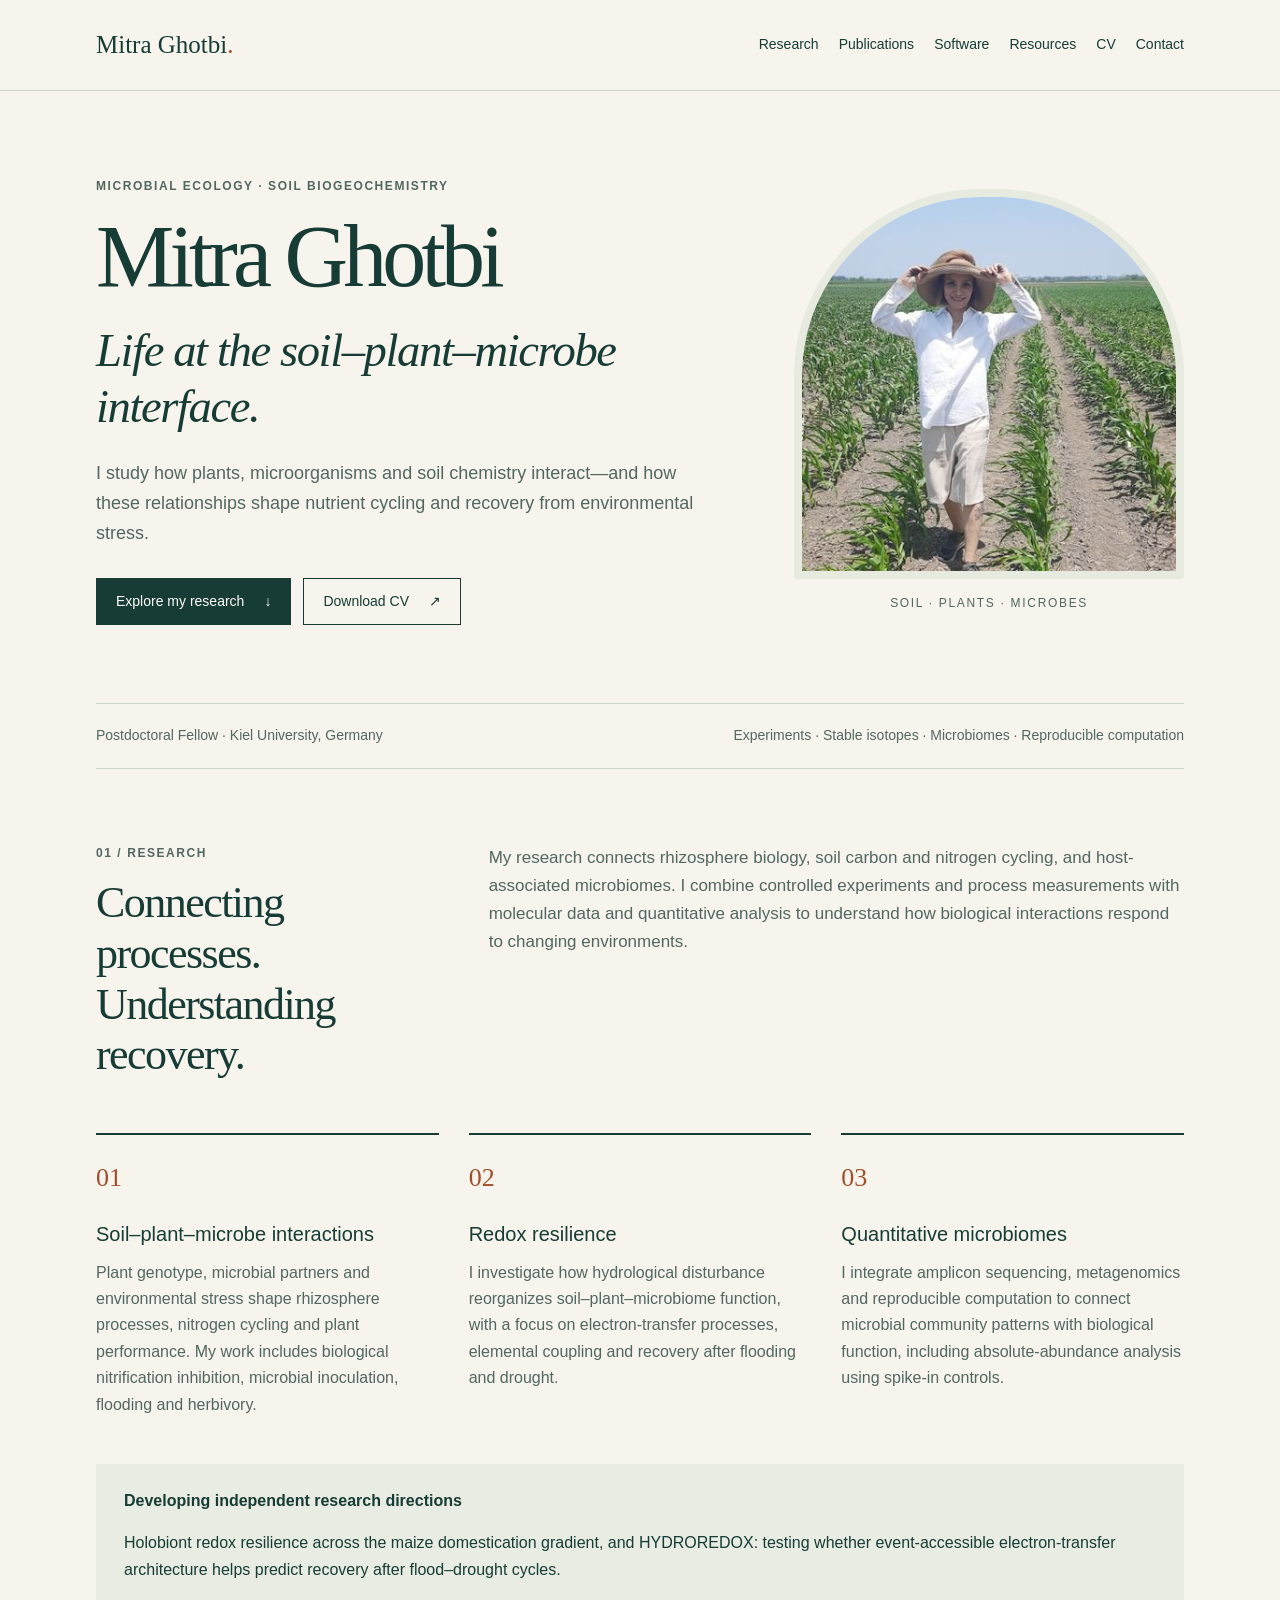
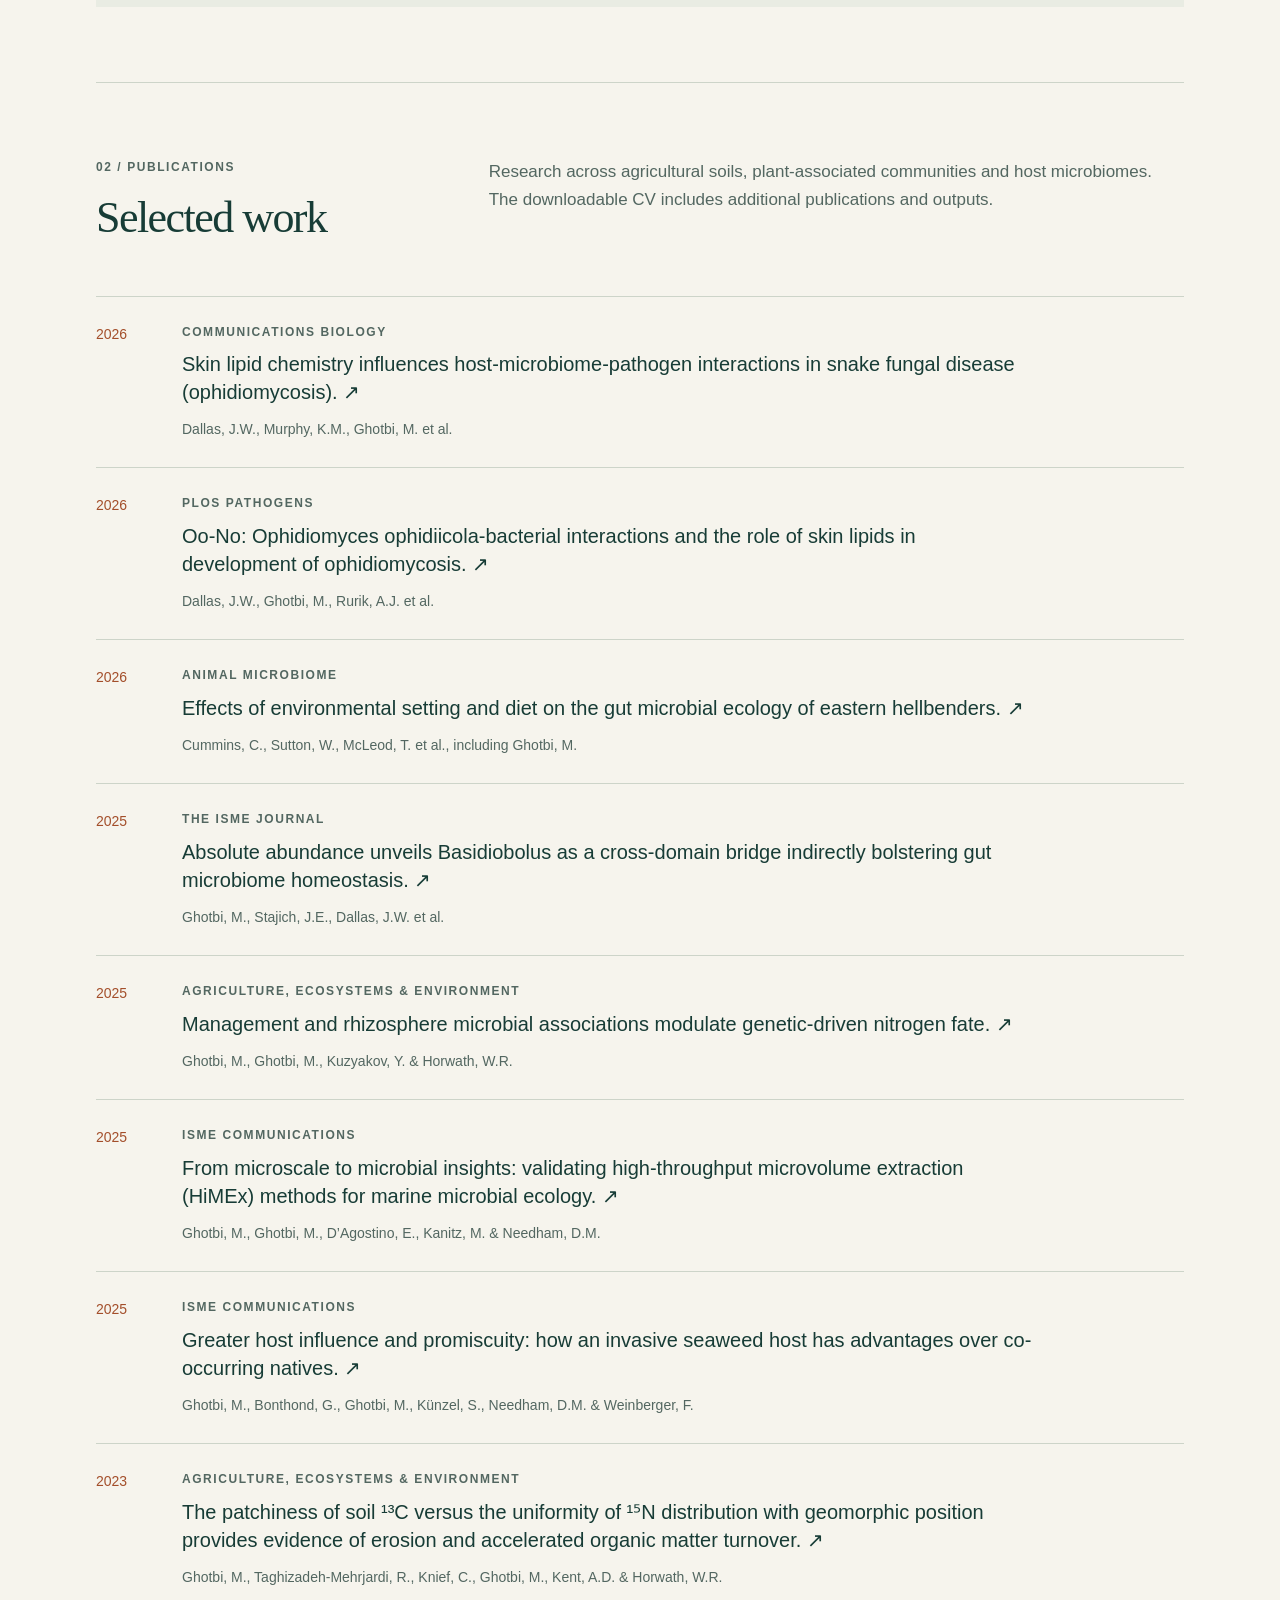
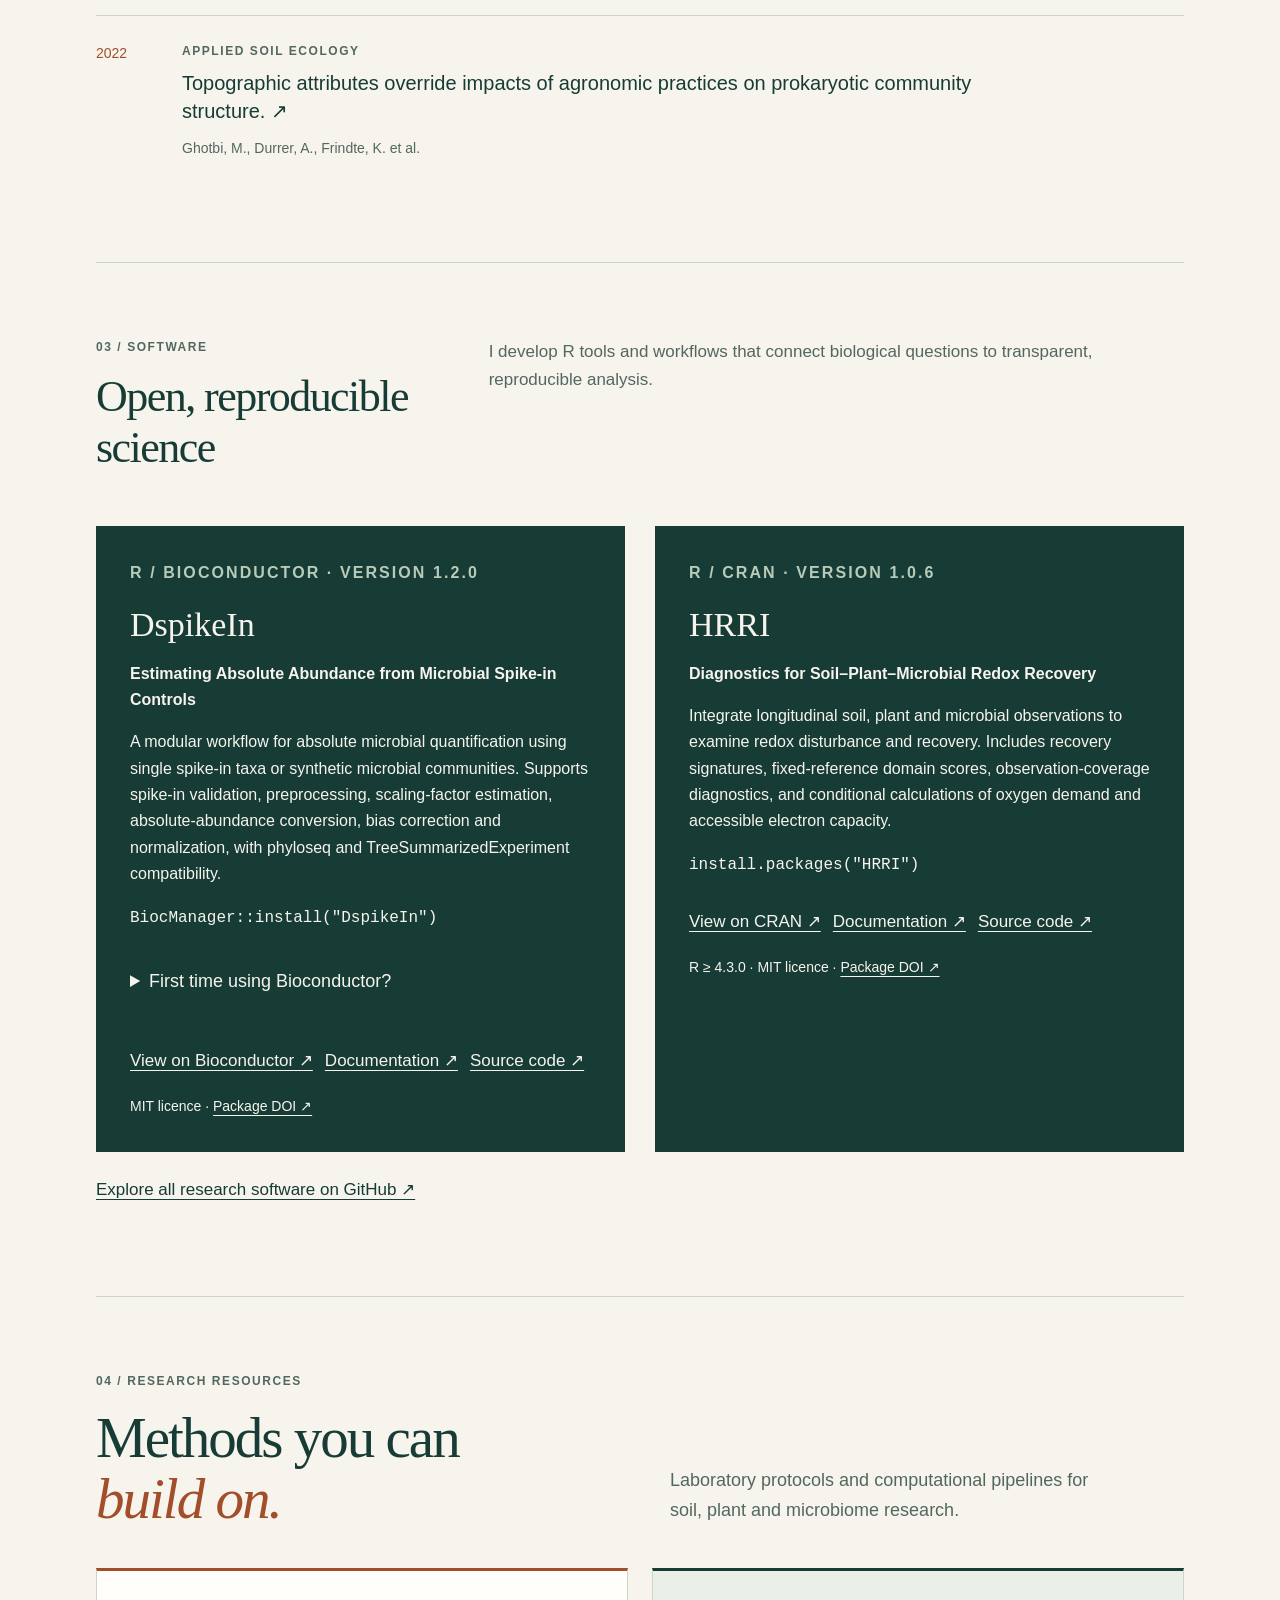
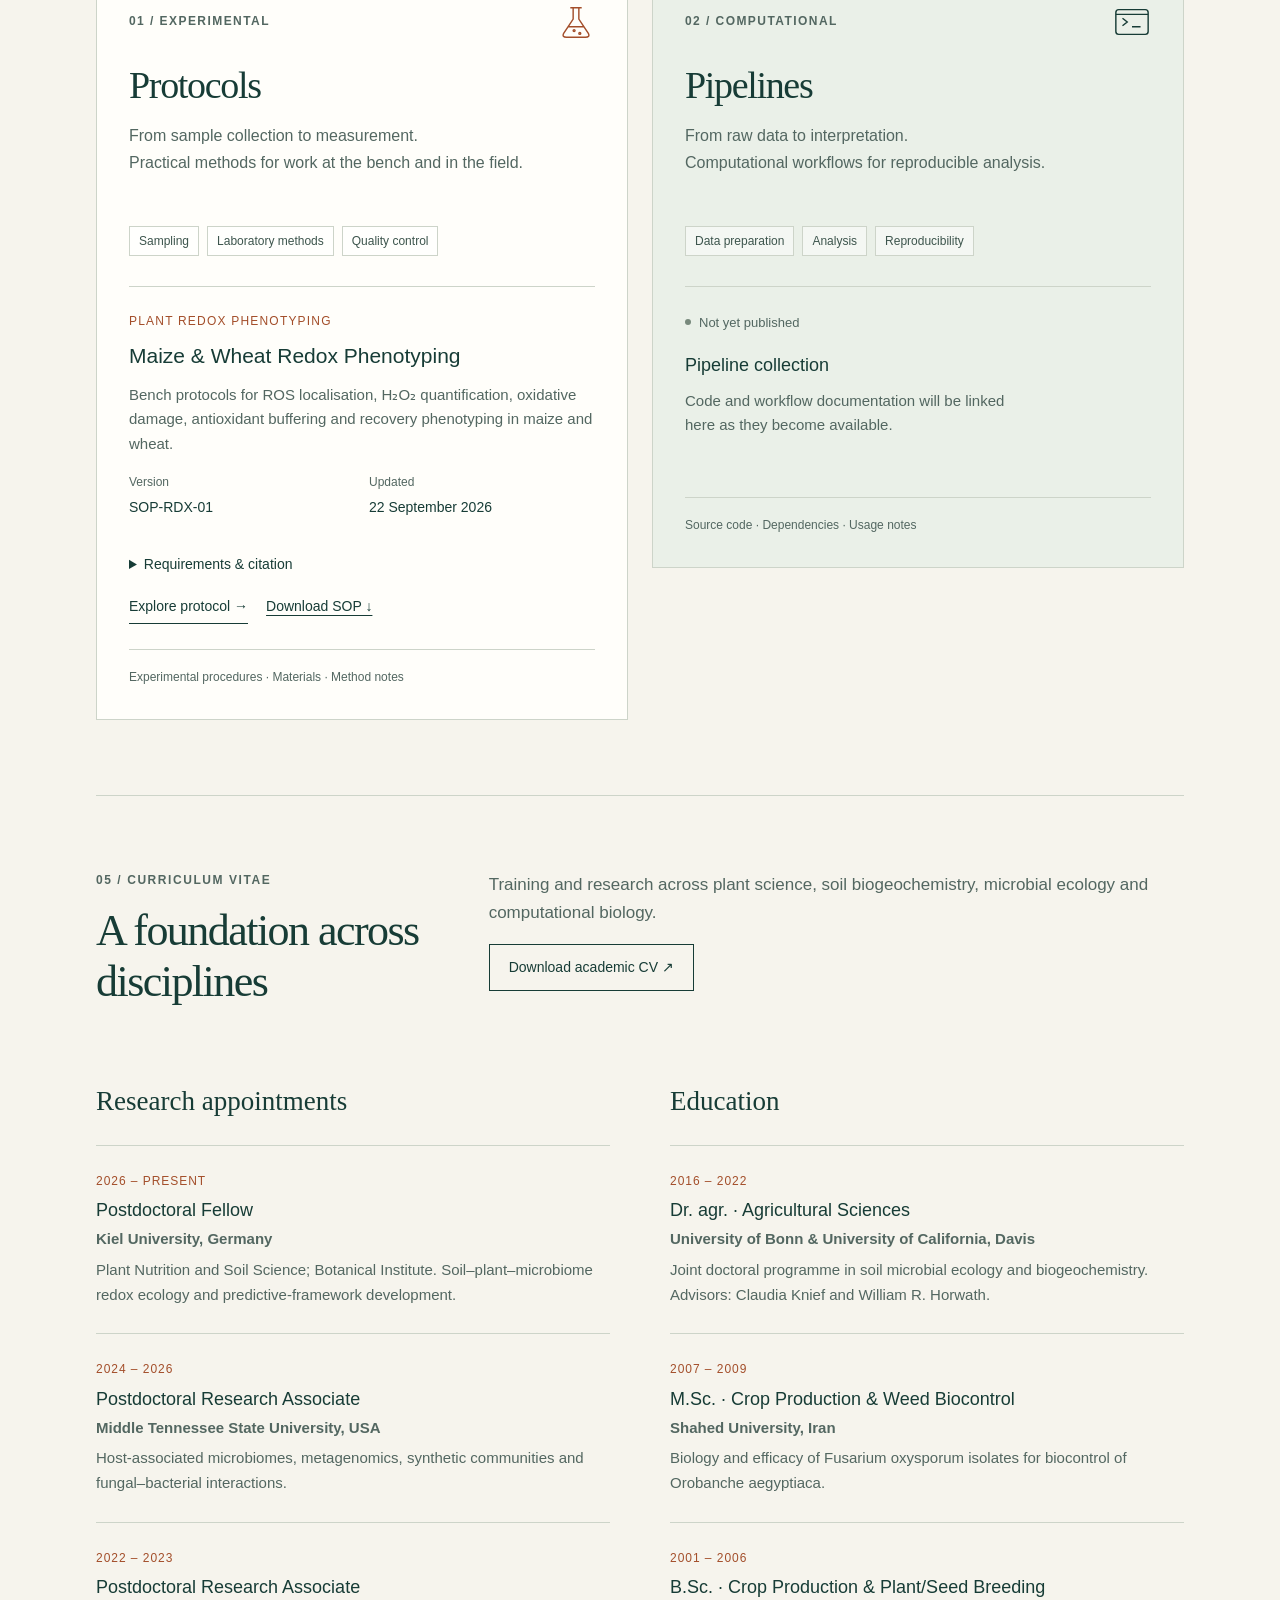
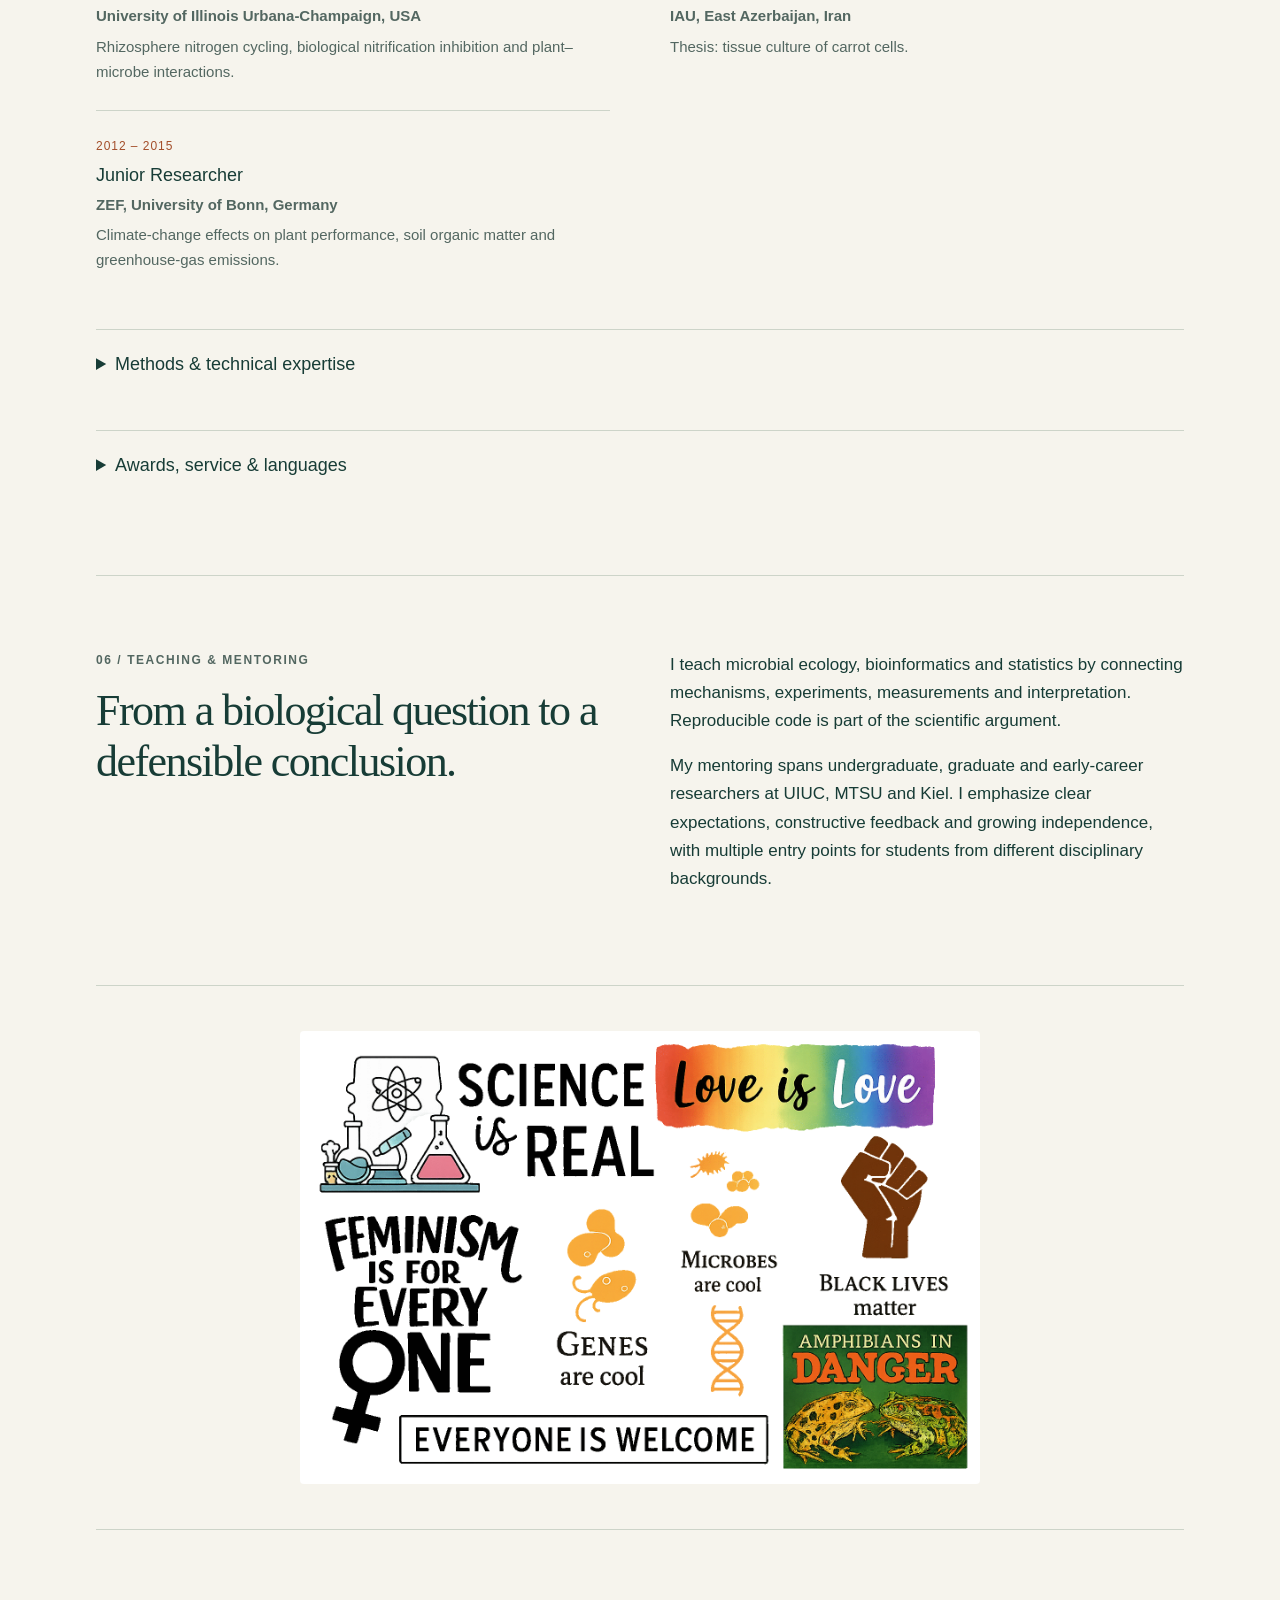
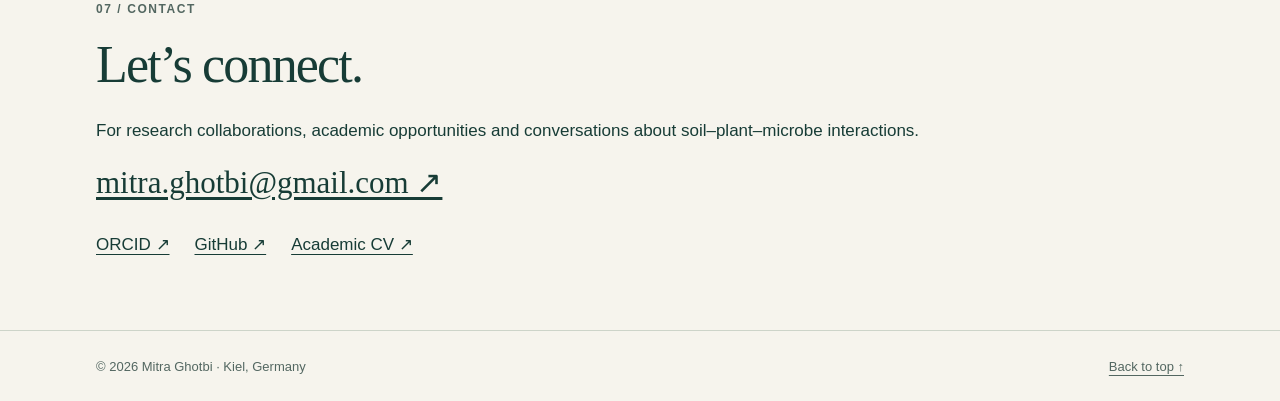
==== index.html @ 1903025c "n" ====
<!doctype html><html lang="en"><head><meta charset="utf-8"><meta name="viewport" content="width=device-width,initial-scale=1"><title>Mitra Ghotbi | Microbial ecology & soil biogeochemistry</title><meta name="description" content="Mitra Ghotbi is a soil biogeochemist and microbial ecologist studying soil–plant–microbe interactions, redox resilience and quantitative microbiomes."><meta name="theme-color" content="#173c36"><link rel="stylesheet" href="style.css?v=5"><link rel="icon" href="assets/favicon.svg" type="image/svg+xml"></head><body><a class="skip" href="#main">Skip to content</a><header><div class="wrap"><nav aria-label="Main navigation"><a class="wordmark" href="#">Mitra Ghotbi<span style="color:var(--accent)">.</span></a><div class="navlinks"><a href="#research">Research</a><a href="#publications">Publications</a><a href="#software">Software</a><a href="#resources">Resources</a><a href="#cv">CV</a><a href="#contact">Contact</a></div></nav></div></header><main id="main" class="wrap"><div class="hero"><div><p class="eyebrow">Microbial ecology · Soil biogeochemistry</p><h1>Mitra Ghotbi<span>Life at the soil–plant–microbe interface.</span></h1><p class="intro">I study how plants, microorganisms and soil chemistry interact—and how these relationships shape nutrient cycling and recovery from environmental stress.</p><div class="buttons"><a class="button primary" href="#research">Explore my research <span aria-hidden="true">↓</span></a><a class="button" href="assets/Mitra-Ghotbi-CV.pdf">Download CV <span aria-hidden="true">↗</span></a></div></div><figure class="portrait"><img src="assets/mitra-fieldwork.jpg" width="400" height="400" alt="Mitra Ghotbi standing in a maize field"><figcaption>Soil · Plants · Microbes</figcaption></figure></div><div class="affiliation"><span>Postdoctoral Fellow · Kiel University, Germany</span><span>Experiments · Stable isotopes · Microbiomes · Reproducible computation</span></div>
<section id="research"><div class="section-head"><div><p class="eyebrow">01 / Research</p><h2>Connecting processes.<br>Understanding recovery.</h2></div><p>My research connects rhizosphere biology, soil carbon and nitrogen cycling, and host-associated microbiomes. I combine controlled experiments and process measurements with molecular data and quantitative analysis to understand how biological interactions respond to changing environments.</p></div><div class="topics"><article class="topic"><span class="number">01</span><h3>Soil–plant–microbe interactions</h3><p>Plant genotype, microbial partners and environmental stress shape rhizosphere processes, nitrogen cycling and plant performance. My work includes biological nitrification inhibition, microbial inoculation, flooding and herbivory.</p></article><article class="topic"><span class="number">02</span><h3>Redox resilience</h3><p>I investigate how hydrological disturbance reorganizes soil–plant–microbiome function, with a focus on electron-transfer processes, elemental coupling and recovery after flooding and drought.</p></article><article class="topic"><span class="number">03</span><h3>Quantitative microbiomes</h3><p>I integrate amplicon sequencing, metagenomics and reproducible computation to connect microbial community patterns with biological function, including absolute-abundance analysis using spike-in controls.</p></article></div><div class="research-note"><p><strong>Developing independent research directions</strong></p><p>Holobiont redox resilience across the maize domestication gradient, and HYDROREDOX: testing whether event-accessible electron-transfer architecture helps predict recovery after flood–drought cycles.</p></div></section>
<section id="publications"><div class="section-head"><div><p class="eyebrow">02 / Publications</p><h2>Selected work</h2></div><p>Research across agricultural soils, plant-associated communities and host microbiomes. The downloadable CV includes additional publications and outputs.</p></div><article class="paper"><span class="year">2026</span><div><p class="eyebrow">Communications Biology</p><h3><a href="https://www.nature.com/articles/s42003-026-10820-w">Skin lipid chemistry influences host-microbiome-pathogen interactions in snake fungal disease (ophidiomycosis). <span aria-hidden="true">↗</span></a></h3><p class="authors">Dallas, J.W., Murphy, K.M., Ghotbi, M. et al.</p></div></article><article class="paper"><span class="year">2026</span><div><p class="eyebrow">PLOS Pathogens</p><h3><a href="https://doi.org/10.1371/journal.ppat.1013875">Oo-No: Ophidiomyces ophidiicola-bacterial interactions and the role of skin lipids in development of ophidiomycosis. <span aria-hidden="true">↗</span></a></h3><p class="authors">Dallas, J.W., Ghotbi, M., Rurik, A.J. et al.</p></div></article><article class="paper"><span class="year">2026</span><div><p class="eyebrow">Animal Microbiome</p><h3><a href="https://doi.org/10.1186/s42523-026-00537-w">Effects of environmental setting and diet on the gut microbial ecology of eastern hellbenders. <span aria-hidden="true">↗</span></a></h3><p class="authors">Cummins, C., Sutton, W., McLeod, T. et al., including Ghotbi, M.</p></div></article><article class="paper"><span class="year">2025</span><div><p class="eyebrow">The ISME Journal</p><h3><a href="https://doi.org/10.1093/ismejo/wraf150">Absolute abundance unveils Basidiobolus as a cross-domain bridge indirectly bolstering gut microbiome homeostasis. <span aria-hidden="true">↗</span></a></h3><p class="authors">Ghotbi, M., Stajich, J.E., Dallas, J.W. et al.</p></div></article><article class="paper"><span class="year">2025</span><div><p class="eyebrow">Agriculture, Ecosystems &amp; Environment</p><h3><a href="https://doi.org/10.1016/j.agee.2024.109308">Management and rhizosphere microbial associations modulate genetic-driven nitrogen fate. <span aria-hidden="true">↗</span></a></h3><p class="authors">Ghotbi, M., Ghotbi, M., Kuzyakov, Y. &amp; Horwath, W.R.</p></div></article><article class="paper"><span class="year">2025</span><div><p class="eyebrow">ISME Communications</p><h3><a href="https://doi.org/10.1093/ismeco/ycaf218">From microscale to microbial insights: validating high-throughput microvolume extraction (HiMEx) methods for marine microbial ecology. <span aria-hidden="true">↗</span></a></h3><p class="authors">Ghotbi, M., Ghotbi, M., D’Agostino, E., Kanitz, M. &amp; Needham, D.M.</p></div></article><article class="paper"><span class="year">2025</span><div><p class="eyebrow">ISME Communications</p><h3><a href="https://doi.org/10.1093/ismeco/ycaf120">Greater host influence and promiscuity: how an invasive seaweed host has advantages over co-occurring natives. <span aria-hidden="true">↗</span></a></h3><p class="authors">Ghotbi, M., Bonthond, G., Ghotbi, M., Künzel, S., Needham, D.M. &amp; Weinberger, F.</p></div></article><article class="paper"><span class="year">2023</span><div><p class="eyebrow">Agriculture, Ecosystems &amp; Environment</p><h3><a href="https://doi.org/10.1016/j.agee.2023.108616">The patchiness of soil ¹³C versus the uniformity of ¹⁵N distribution with geomorphic position provides evidence of erosion and accelerated organic matter turnover. <span aria-hidden="true">↗</span></a></h3><p class="authors">Ghotbi, M., Taghizadeh-Mehrjardi, R., Knief, C., Ghotbi, M., Kent, A.D. &amp; Horwath, W.R.</p></div></article><article class="paper"><span class="year">2022</span><div><p class="eyebrow">Applied Soil Ecology</p><h3><a href="https://doi.org/10.1016/j.apsoil.2022.104446">Topographic attributes override impacts of agronomic practices on prokaryotic community structure. <span aria-hidden="true">↗</span></a></h3><p class="authors">Ghotbi, M., Durrer, A., Frindte, K. et al.</p></div></article></section>
<section id="software"><div class="section-head"><div><p class="eyebrow">03 / Software</p><h2>Open, reproducible science</h2></div><p>I develop R tools and workflows that connect biological questions to transparent, reproducible analysis.</p></div><div class="software"><article id="dspikein"><p class="eyebrow">R / Bioconductor · Version 1.2.0</p><h3>DspikeIn</h3><p><strong>Estimating Absolute Abundance from Microbial Spike-in Controls</strong></p><p>A modular workflow for absolute microbial quantification using single spike-in taxa or synthetic microbial communities. Supports spike-in validation, preprocessing, scaling-factor estimation, absolute-abundance conversion, bias correction and normalization, with phyloseq and TreeSummarizedExperiment compatibility.</p><p><code>BiocManager::install("DspikeIn")</code></p><details><summary>First time using Bioconductor?</summary><p>Install BiocManager first with <code>install.packages("BiocManager")</code>, then run the command above.</p></details><div class="buttons"><a href="https://bioconductor.org/packages/DspikeIn">View on Bioconductor ↗</a><a href="https://bioconductor.org/packages/release/bioc/vignettes/DspikeIn/inst/doc/DspikeIn-with-TSE.html">Documentation ↗</a><a href="https://github.com/mghotbi/DspikeIn">Source code ↗</a></div><p style="margin-top:20px;margin-bottom:0;font-size:14px">MIT licence · <a href="https://doi.org/10.18129/B9.bioc.DspikeIn">Package DOI ↗</a></p></article><article id="hrri"><p class="eyebrow">R / CRAN · Version 1.0.6</p><h3>HRRI</h3><p><strong>Diagnostics for Soil–Plant–Microbial Redox Recovery</strong></p><p>Integrate longitudinal soil, plant and microbial observations to examine redox disturbance and recovery. Includes recovery signatures, fixed-reference domain scores, observation-coverage diagnostics, and conditional calculations of oxygen demand and accessible electron capacity.</p><p><code>install.packages("HRRI")</code></p><div class="buttons"><a href="https://CRAN.R-project.org/package=HRRI">View on CRAN ↗</a><a href="https://mghotbi.github.io/HRRI/">Documentation ↗</a><a href="https://github.com/mghotbi/HRRI">Source code ↗</a></div><p style="margin-top:20px;margin-bottom:0;font-size:14px">R ≥ 4.3.0 · MIT licence · <a href="https://doi.org/10.32614/CRAN.package.HRRI">Package DOI ↗</a></p></article></div><p style="margin-top:24px"><a href="https://github.com/mghotbi">Explore all research software on GitHub ↗</a></p></section>
<section id="resources" class="methods-section" aria-labelledby="methods-title">
  <div class="methods-heading"><div><p class="eyebrow">04 / Research resources</p><h2 id="methods-title">Methods you can<br><em>build on.</em></h2></div><p>Laboratory protocols and computational pipelines for soil, plant and microbiome research.</p></div>
  <div class="methods-collections">
    <article id="protocols" class="method-collection" aria-labelledby="protocols-title">
      <div class="collection-top"><span class="collection-number">01 / EXPERIMENTAL</span><svg class="method-icon" viewBox="0 0 40 40" fill="none" stroke="currentColor" stroke-width="1.5" aria-hidden="true"><path d="M14 5h12M17 5v12L7 32q-2 4 3 4h20q5 0 3-4L23 17V5M12 25h16"/><circle cx="18" cy="29" r="1"/><circle cx="24" cy="32" r="1"/></svg></div>
      <h3 id="protocols-title">Protocols</h3><p class="collection-description">From sample collection to measurement.<br>Practical methods for work at the bench and in the field.</p>
      <div class="collection-tags" aria-label="Protocol focus"><span>Sampling</span><span>Laboratory methods</span><span>Quality control</span></div>
      <div id="protocol-links" class="resource-entries"><div class="resource-empty"><span class="availability"><span aria-hidden="true"></span>Not yet published</span><h4>Protocol collection</h4><p>Protocols will be linked here as they become available.</p></div></div>
      <p class="collection-footnote">Experimental procedures · Materials · Method notes</p>
    </article>
    <article id="pipelines" class="method-collection pipeline-collection" aria-labelledby="pipelines-title">
      <div class="collection-top"><span class="collection-number">02 / COMPUTATIONAL</span><svg class="method-icon" viewBox="0 0 40 40" fill="none" stroke="currentColor" stroke-width="1.5" aria-hidden="true"><rect x="3" y="7" width="34" height="26" rx="3"/><path d="m10 16 5 4-5 4M20 25h9M3 12h34"/></svg></div>
      <h3 id="pipelines-title">Pipelines</h3><p class="collection-description">From raw data to interpretation.<br>Computational workflows for reproducible analysis.</p>
      <div class="collection-tags" aria-label="Pipeline focus"><span>Data preparation</span><span>Analysis</span><span>Reproducibility</span></div>
      <div id="pipeline-links" class="resource-entries"><div class="resource-empty"><span class="availability"><span aria-hidden="true"></span>Not yet published</span><h4>Pipeline collection</h4><p>Code and workflow documentation will be linked here as they become available.</p></div></div>
      <p class="collection-footnote">Source code · Dependencies · Usage notes</p>
    </article>
  </div>
  <noscript><p>Enable JavaScript to display available resource links.</p></noscript>
</section><section id="cv"><div class="section-head"><div><p class="eyebrow">05 / Curriculum vitae</p><h2>A foundation across disciplines</h2></div><div><p>Training and research across plant science, soil biogeochemistry, microbial ecology and computational biology.</p><a class="button" href="assets/Mitra-Ghotbi-CV.pdf">Download academic CV ↗</a></div></div><div class="cv-grid"><div><h3 class="subheading">Research appointments</h3><article class="cv-item"><span class="date">2026 – present</span><h3>Postdoctoral Fellow</h3><p><strong>Kiel University, Germany</strong></p><p>Plant Nutrition and Soil Science; Botanical Institute. Soil–plant–microbiome redox ecology and predictive-framework development.</p></article><article class="cv-item"><span class="date">2024 – 2026</span><h3>Postdoctoral Research Associate</h3><p><strong>Middle Tennessee State University, USA</strong></p><p>Host-associated microbiomes, metagenomics, synthetic communities and fungal–bacterial interactions.</p></article><article class="cv-item"><span class="date">2022 – 2023</span><h3>Postdoctoral Research Associate</h3><p><strong>University of Illinois Urbana-Champaign, USA</strong></p><p>Rhizosphere nitrogen cycling, biological nitrification inhibition and plant–microbe interactions.</p></article><article class="cv-item"><span class="date">2012 – 2015</span><h3>Junior Researcher</h3><p><strong>ZEF, University of Bonn, Germany</strong></p><p>Climate-change effects on plant performance, soil organic matter and greenhouse-gas emissions.</p></article></div><div><h3 class="subheading">Education</h3><article class="cv-item"><span class="date">2016 – 2022</span><h3>Dr. agr. · Agricultural Sciences</h3><p><strong>University of Bonn & University of California, Davis</strong></p><p>Joint doctoral programme in soil microbial ecology and biogeochemistry. Advisors: Claudia Knief and William R. Horwath.</p></article><article class="cv-item"><span class="date">2007 – 2009</span><h3>M.Sc. · Crop Production & Weed Biocontrol</h3><p><strong>Shahed University, Iran</strong></p><p>Biology and efficacy of Fusarium oxysporum isolates for biocontrol of Orobanche aegyptiaca.</p></article><article class="cv-item"><span class="date">2001 – 2006</span><h3>B.Sc. · Crop Production & Plant/Seed Breeding</h3><p><strong>IAU, East Azerbaijan, Iran</strong></p><p>Thesis: tissue culture of carrot cells.</p></article></div></div><details class="details"><summary>Methods & technical expertise</summary><div class="cv-grid"><div><h3>Experimental & molecular</h3><p>Greenhouse, mesocosm and field experiments; rhizosphere processes; microbial inoculation and synthetic communities; plant, root, soil and gas measurements; stable isotopes; DNA/RNA workflows; 16S/ITS profiling; metagenomics and transcriptomic analysis.</p></div><div><h3>Computational & statistical</h3><p>R, Bioconductor and Linux; mixed models, multivariate analysis and ecological networks; genome-resolved workflows; reproducible pipelines and R package development. Additional tools include TASSEL, Cytoscape, Gephi, SigmaPlot and GenGIS.</p></div></div></details><details class="details"><summary>Awards, service & languages</summary><ul><li>ISME19 Travel Grant (2024); FEMS Congress Grant (2023).</li><li>PhD Project Scholarship, UC Davis (2015–2017); WASCAL Scholarship, University of Bonn (2012–2014).</li><li>Earlier awards include IFOAM, NAAEE, ICM9, EWRS and IWSS support.</li><li>ISME community mentoring; journal peer review, including The ISME Journal and Applied Soil Ecology.</li><li>Memberships: ISME, MSA, ASA, CSSA, SSSA and FEMS.</li><li>Persian/Farsi (native), English (fluent), German (B1).</li></ul></details></section>
<section id="teaching"><div class="teaching"><div><p class="eyebrow">06 / Teaching & mentoring</p><h2>From a biological question to a defensible conclusion.</h2></div><div><p>I teach microbial ecology, bioinformatics and statistics by connecting mechanisms, experiments, measurements and interpretation. Reproducible code is part of the scientific argument.</p><p>My mentoring spans undergraduate, graduate and early-career researchers at UIUC, MTSU and Kiel. I emphasize clear expectations, constructive feedback and growing independence, with multiple entry points for students from different disciplinary backgrounds.</p></div></div></section>
<aside class="values-art" aria-label="Science and inclusion"><img src="assets/science-and-inclusion.gif" width="1536" height="1024" loading="lazy" alt="Science and inclusion artwork: love is love, Black lives matter, microbes and genes are cool, amphibians in danger, and everyone is welcome."></aside><div id="contact" class="contact"><p class="eyebrow">07 / Contact</p><h2>Let’s connect.</h2><p>For research collaborations, academic opportunities and conversations about soil–plant–microbe interactions.</p><a class="statement" href="mailto:mitra.ghotbi@gmail.com">mitra.ghotbi@gmail.com ↗</a><div class="contact-links"><a href="https://orcid.org/0000-0001-9185-9993">ORCID ↗</a><a href="https://github.com/mghotbi">GitHub ↗</a><a href="assets/Mitra-Ghotbi-CV.pdf">Academic CV ↗</a></div></div></main><footer><div class="wrap footer-row"><span>© 2026 Mitra Ghotbi · Kiel, Germany</span><a href="#">Back to top ↑</a></div></footer><script src="resources.js?v=5"></script></body></html>
---- style.css ----
:root{--paper:#f6f4ed;--ink:#173c36;--muted:#536761;--line:#cdd4c9;--accent:#a34e2a;--white:#fffefa}*{box-sizing:border-box}html{scroll-behavior:smooth;scroll-padding-top:100px}body{margin:0;background:var(--paper);color:var(--ink);font-family:Arial,Helvetica,sans-serif;font-size:17px;line-height:1.65}a{color:inherit;text-underline-offset:4px}a:hover{color:var(--accent)}a:focus-visible,summary:focus-visible{outline:3px solid var(--accent);outline-offset:5px}.wrap{max-width:1200px;margin:auto;padding:0 56px}.skip{position:absolute;top:-100px;left:20px;background:white;padding:12px;z-index:10}.skip:focus{top:10px}header{border-bottom:1px solid var(--line);background:var(--paper)}nav{min-height:90px;display:flex;align-items:center;justify-content:space-between;gap:24px}.wordmark{font-family:Georgia,serif;font-size:25px;text-decoration:none}.navlinks{display:flex;gap:27px;font-size:14px}.navlinks a{text-decoration:none}.hero{padding:86px 0 78px;display:grid;grid-template-columns:1.65fr 1fr;gap:55px;align-items:center}.eyebrow{text-transform:uppercase;letter-spacing:.13em;font-size:12px;font-weight:700;margin:0 0 15px;color:var(--muted)}h1,h2,h3,p{margin-top:0}h1,h2,.statement{font-family:Georgia,'Times New Roman',serif;font-weight:400}h1{font-size:clamp(55px,7vw,88px);letter-spacing:-.055em;line-height:1.02;margin-bottom:24px}h1 span{display:block;font-style:italic;font-size:.53em;letter-spacing:-.03em;line-height:1.22;margin-top:20px}h2{font-size:44px;line-height:1.15;letter-spacing:-.035em;margin-bottom:22px}h3{font-size:20px;line-height:1.4;font-weight:500;margin-bottom:12px}.intro{max-width:610px;color:var(--muted);font-size:18px}.buttons{display:flex;flex-wrap:wrap;gap:12px;margin-top:30px}.button{display:inline-flex;text-decoration:none;border:1px solid var(--ink);padding:11px 19px;font-size:14px;align-items:center;gap:20px}.button.primary{color:var(--white);background:var(--ink)}.button:hover{background:#e0e6d9;color:var(--ink)}.art{height:354px;position:relative;display:flex;align-items:center;justify-content:center;background:#e6eadf;overflow:hidden;border-radius:50% 50% 2px 2px}.orbit{position:absolute;border:1px solid #9aafa0;border-radius:50%;width:260px;height:260px;transform:rotate(-35deg) scaleX(.65)}.orbit.two{transform:rotate(35deg) scaleX(.65)}.orbit.three{transform:rotate(90deg) scaleX(.65)}.monogram{font-family:Georgia,serif;font-style:italic;font-size:94px;z-index:1;background:#e6eadfcc;border-radius:50%;padding:10px 25px}.art:after{content:'';position:absolute;bottom:30px;width:7px;height:7px;background:var(--accent);border-radius:50%}.affiliation{border-top:1px solid var(--line);border-bottom:1px solid var(--line);padding:20px 0;display:flex;justify-content:space-between;gap:22px;font-size:14px;color:var(--muted)}section{padding:75px 0;border-bottom:1px solid var(--line)}.section-head{display:grid;grid-template-columns:1fr 2fr;gap:45px;margin-bottom:30px}.section-head p{color:var(--muted)}.topics{display:grid;grid-template-columns:repeat(3,1fr);gap:30px}.topic{border-top:2px solid var(--ink);padding-top:22px}.number{color:var(--accent);font-family:Georgia,serif;font-size:26px;margin-bottom:20px;display:block}.topic p{font-size:16px;color:var(--muted)}.research-note{margin-top:30px;background:#e9ece3;padding:24px 28px;font-size:16px}.research-note p:last-child{margin-bottom:0}.paper{display:grid;grid-template-columns:60px 1fr;gap:26px;padding:26px 0;border-top:1px solid var(--line)}.paper h3{max-width:850px}.paper a{text-decoration:none}.paper .eyebrow{font-size:12px;margin-bottom:8px}.year{color:var(--accent);font-size:14px}.authors{font-size:14px;color:var(--muted);margin:0}.software{display:grid;grid-template-columns:1fr 1fr;gap:30px}.software article{background:var(--ink);color:var(--paper);padding:34px}.software article .eyebrow{color:#b8cbb9}.software h3{font-family:Georgia,serif;font-size:34px}.software p{font-size:16px}.software a:hover{color:#e3bf83}.cv-grid{display:grid;grid-template-columns:1fr 1fr;gap:60px}.cv-item{border-top:1px solid var(--line);padding:20px 0}.cv-item h3{margin:4px 0;font-size:18px}.cv-item p{color:var(--muted);font-size:15px;margin-bottom:6px}.cv-item .date{font-size:12px;text-transform:uppercase;letter-spacing:.08em;color:var(--accent)}.subheading{font-family:Georgia,serif;font-size:27px;margin:24px 0}.details{margin-top:30px;border-top:1px solid var(--line)}summary{cursor:pointer;padding:20px 0;font-size:18px}details ul{padding-left:22px;color:var(--muted);font-size:16px}.teaching{display:grid;grid-template-columns:1fr 1fr;gap:60px}.statement{font-size:31px;line-height:1.35}.contact{padding:70px 0}.contact h2{font-size:52px}.contact a{overflow-wrap:anywhere}.contact-links{display:flex;flex-wrap:wrap;gap:25px;margin-top:28px}footer{font-size:13px;color:var(--muted);border-top:1px solid var(--line);padding:25px 0}.footer-row{display:flex;justify-content:space-between;gap:20px}@media(max-width:760px){.wrap{padding:0 24px}nav{padding:20px 0;align-items:flex-start;flex-direction:column;gap:15px}.navlinks{gap:18px;flex-wrap:wrap}.hero{grid-template-columns:1fr;padding:50px 0;gap:30px}.art{height:220px;max-width:330px;width:100%;justify-self:center}.orbit{height:190px;width:190px}.monogram{font-size:65px}.affiliation{flex-direction:column;gap:7px}.section-head,.topics,.software,.cv-grid,.teaching{grid-template-columns:1fr;gap:24px}section{padding:50px 0}h2{font-size:37px}.section-head{margin-bottom:20px}.paper{grid-template-columns:42px 1fr;gap:14px}.contact h2{font-size:40px}.footer-row{flex-direction:column}.software article{padding:26px}}@media(prefers-reduced-motion:reduce){html{scroll-behavior:auto}}@media print{nav,.art,.buttons,.contact-links,.skip{display:none}.wrap{padding:0}section{padding:22px 0}.hero{padding:20px 0;display:block}body{font-size:11pt}h1{font-size:36pt}h2{font-size:24pt}.paper,.cv-item{break-inside:avoid}details> *{display:block}}

/* Portrait, resource links and supplied artwork */
.portrait{margin:0;align-self:center}.portrait img{display:block;width:100%;height:auto;border-radius:48% 48% 3px 3px;border:8px solid #e6eadf}.portrait figcaption{font-size:12px;letter-spacing:.14em;text-transform:uppercase;text-align:center;margin-top:15px;color:var(--muted)}.resource-grid{display:grid;grid-template-columns:1fr 1fr;gap:30px}.resource-card{border:1px solid var(--line);background:var(--white);padding:30px}.resource-card h3{font-family:Georgia,serif;font-size:30px}.resource-card p{color:var(--muted)}.coming-soon{display:inline-block;font-size:14px;color:var(--muted);border:1px solid var(--line);padding:5px 12px;background:var(--paper)}.resource-list{list-style:none;margin:0;padding:0}.resource-list li+li{margin-top:15px}.resource-list a{display:block}.values-art{padding:45px 0;border-bottom:1px solid var(--line);text-align:center}.values-art img{display:block;width:min(100%,680px);height:auto;margin:auto;background:#fff;border-radius:4px}.navlinks{gap:20px}@media(max-width:760px){.portrait{max-width:330px;justify-self:center}.resource-grid{grid-template-columns:1fr}.navlinks{gap:15px}.resource-card{padding:24px}}

/* Research resources — editorial collection layout */
.methods-heading{display:grid;grid-template-columns:1fr 1fr;gap:60px;align-items:end;margin-bottom:38px}.methods-heading h2{font-size:clamp(38px,4.5vw,57px);margin-bottom:0;line-height:1.08}.methods-heading h2 em{font-weight:400;color:var(--accent)}.methods-heading>p{max-width:420px;font-size:18px;color:var(--muted);margin-bottom:4px}.methods-collections{display:grid;grid-template-columns:1fr 1fr;gap:24px;align-items:start}.method-collection{background:#fffefa;border:1px solid #cdd4c9;border-top:3px solid #a34e2a;padding:32px;min-width:0}.pipeline-collection{background:#eaf0e8;border-top-color:#173c36}.collection-top{display:flex;justify-content:space-between;align-items:center;gap:16px;margin-bottom:23px}.collection-number{font-size:12px;letter-spacing:.12em;font-weight:700;color:var(--muted)}.method-icon{width:38px;height:38px;color:var(--accent);flex-shrink:0}.pipeline-collection .method-icon{color:var(--ink)}.method-collection>h3{font-family:Georgia,serif;font-size:38px;letter-spacing:-.035em;line-height:1.15;margin-bottom:14px}.collection-description{font-size:16px;line-height:1.7;color:var(--muted);min-height:82px;margin-bottom:22px}.collection-tags{display:flex;flex-wrap:wrap;gap:8px;margin-bottom:30px}.collection-tags span{font-size:12px;line-height:1.5;padding:5px 9px;border:1px solid #cdd4c9;background:#ffffff70;color:#3d554d}.resource-entries{border-top:1px solid #cdd4c9}.resource-empty{padding:25px 0 10px;min-height:190px}.availability{display:flex;gap:8px;align-items:center;color:var(--muted);font-size:13px;margin-bottom:18px}.availability>span{width:6px;height:6px;background:#78897c;border-radius:50%}.resource-empty h4{font-size:18px;font-weight:500;margin:0 0 8px}.resource-empty p{font-size:15px;color:var(--muted);margin:0;max-width:340px}.collection-footnote{margin:20px 0 0;padding-top:18px;border-top:1px solid #cdd4c9;color:var(--muted);font-size:12px;line-height:1.6}.resource-entry{padding:25px 0;border-bottom:1px solid #cdd4c9;overflow-wrap:anywhere}.resource-entry:last-child{border-bottom:0;padding-bottom:5px}.resource-entry h4{font-size:21px;line-height:1.4;font-weight:500;margin:0 0 12px}.resource-entry>p{font-size:15px;color:var(--muted);margin-bottom:16px}.resource-type{color:var(--accent);font-size:12px;text-transform:uppercase;letter-spacing:.1em;display:block;margin-bottom:10px}.resource-meta{display:grid;grid-template-columns:1fr 1fr;gap:14px;margin:0 0 20px;font-size:14px}.resource-meta div{min-width:0}.resource-meta dt{font-size:12px;color:var(--muted);margin-bottom:3px}.resource-meta dd{margin:0}.resource-action{display:inline-flex;gap:20px;align-items:center;text-decoration:none;font-size:14px;border-bottom:1px solid var(--ink);padding-bottom:5px}.resource-secondary{font-size:14px;display:inline-block;margin:12px 0 0 18px}.resource-entry details{font-size:14px}.resource-entry details summary{font-size:14px;padding:14px 0 7px}.resource-entry details p{font-size:14px;color:var(--muted);margin:0 0 16px}@media(max-width:900px){.method-collection{padding:25px}.collection-description{min-height:110px}.collection-tags{min-height:70px;align-content:start}}@media(max-width:760px){.methods-heading{grid-template-columns:1fr;gap:22px}.methods-collections{grid-template-columns:1fr;gap:22px}.collection-description{min-height:0}.collection-tags{min-height:0}.resource-empty{min-height:0;padding-bottom:15px}.methods-heading h2{font-size:42px}.method-collection>h3{font-size:34px}.resource-meta{grid-template-columns:1fr}.resource-secondary{display:block;margin-left:0}}@media print{.methods-collections{display:block}.method-collection{break-inside:avoid;margin-bottom:20px}}


/* Protocol landing pages */
.breadcrumb{font-size:13px;color:var(--muted);margin:30px 0 0}
.breadcrumb a{text-decoration:none}
.protocol-hero{padding:48px 0 60px;border-bottom:1px solid var(--line);max-width:900px}
.protocol-title{font-size:clamp(44px,6vw,72px)}
.protocol-title span{font-size:.4em;color:var(--muted)}
.protocol-stats{list-style:none;padding:0;margin:26px 0 0;display:flex;flex-wrap:wrap;gap:10px}
.protocol-stats li{font-size:14px;border:1px solid var(--line);background:var(--white);padding:7px 13px}
.protocol-stats strong{color:var(--accent);font-family:Georgia,serif;font-size:18px;font-weight:400;margin-right:4px}
.protocol-note{margin-top:30px;background:#e9ece3;border-left:3px solid var(--accent);padding:18px 22px;font-size:15px}
.protocol-note p{margin:0}
.protocol-facts{display:grid;grid-template-columns:repeat(4,1fr);gap:18px;margin:30px 0 0;font-size:14px}
.protocol-facts dt{font-size:12px;color:var(--muted);text-transform:uppercase;letter-spacing:.1em;margin-bottom:3px}
.protocol-facts dd{margin:0}
.assay-groups{display:grid;grid-template-columns:1fr 1fr;gap:24px}
.assay-group{background:var(--white);border:1px solid var(--line);border-top:3px solid var(--ink);padding:28px}
.assay-label{font-size:12px;text-transform:uppercase;letter-spacing:.13em;font-weight:700;color:var(--accent);margin-bottom:8px}
.assay-group h3{font-family:Georgia,serif;font-size:25px;letter-spacing:-.02em;margin-bottom:16px}
.assay-list{list-style:none;margin:0;padding:0;border-top:1px solid var(--line)}
.assay-list li{display:grid;grid-template-columns:44px 1fr;gap:10px;padding:13px 0;border-bottom:1px solid var(--line);font-size:15px}
.assay-list li:last-child{border-bottom:0}
.assay-id{font-family:Georgia,serif;color:var(--accent)}
.assay-list a{display:block;font-size:13px;color:var(--muted);margin-top:3px;text-decoration:none}
.assay-list a:hover{color:var(--accent)}
.protocol-points{margin:0;padding-left:20px;color:var(--muted);font-size:16px}
.protocol-points li{margin-bottom:10px}
.protocol-points strong{color:var(--ink)}
.table-scroll{overflow-x:auto}
.protocol-table{width:100%;border-collapse:collapse;font-size:15px;background:var(--white)}
.protocol-table th{text-align:left;font-size:12px;text-transform:uppercase;letter-spacing:.1em;color:var(--white);background:var(--ink);padding:10px 14px;font-weight:700}
.protocol-table td{padding:10px 14px;border-bottom:1px solid var(--line);vertical-align:top}
.protocol-table a{text-decoration:none}
.table-note{font-size:14px;color:var(--muted);margin-top:16px}
.citation-block{background:var(--white);border:1px solid var(--line);padding:18px 22px;font-size:15px;overflow-wrap:anywhere}
@media(max-width:760px){.protocol-hero{padding:34px 0 44px}
.protocol-facts{grid-template-columns:1fr 1fr}
.assay-groups{grid-template-columns:1fr}
.assay-group{padding:22px}
}
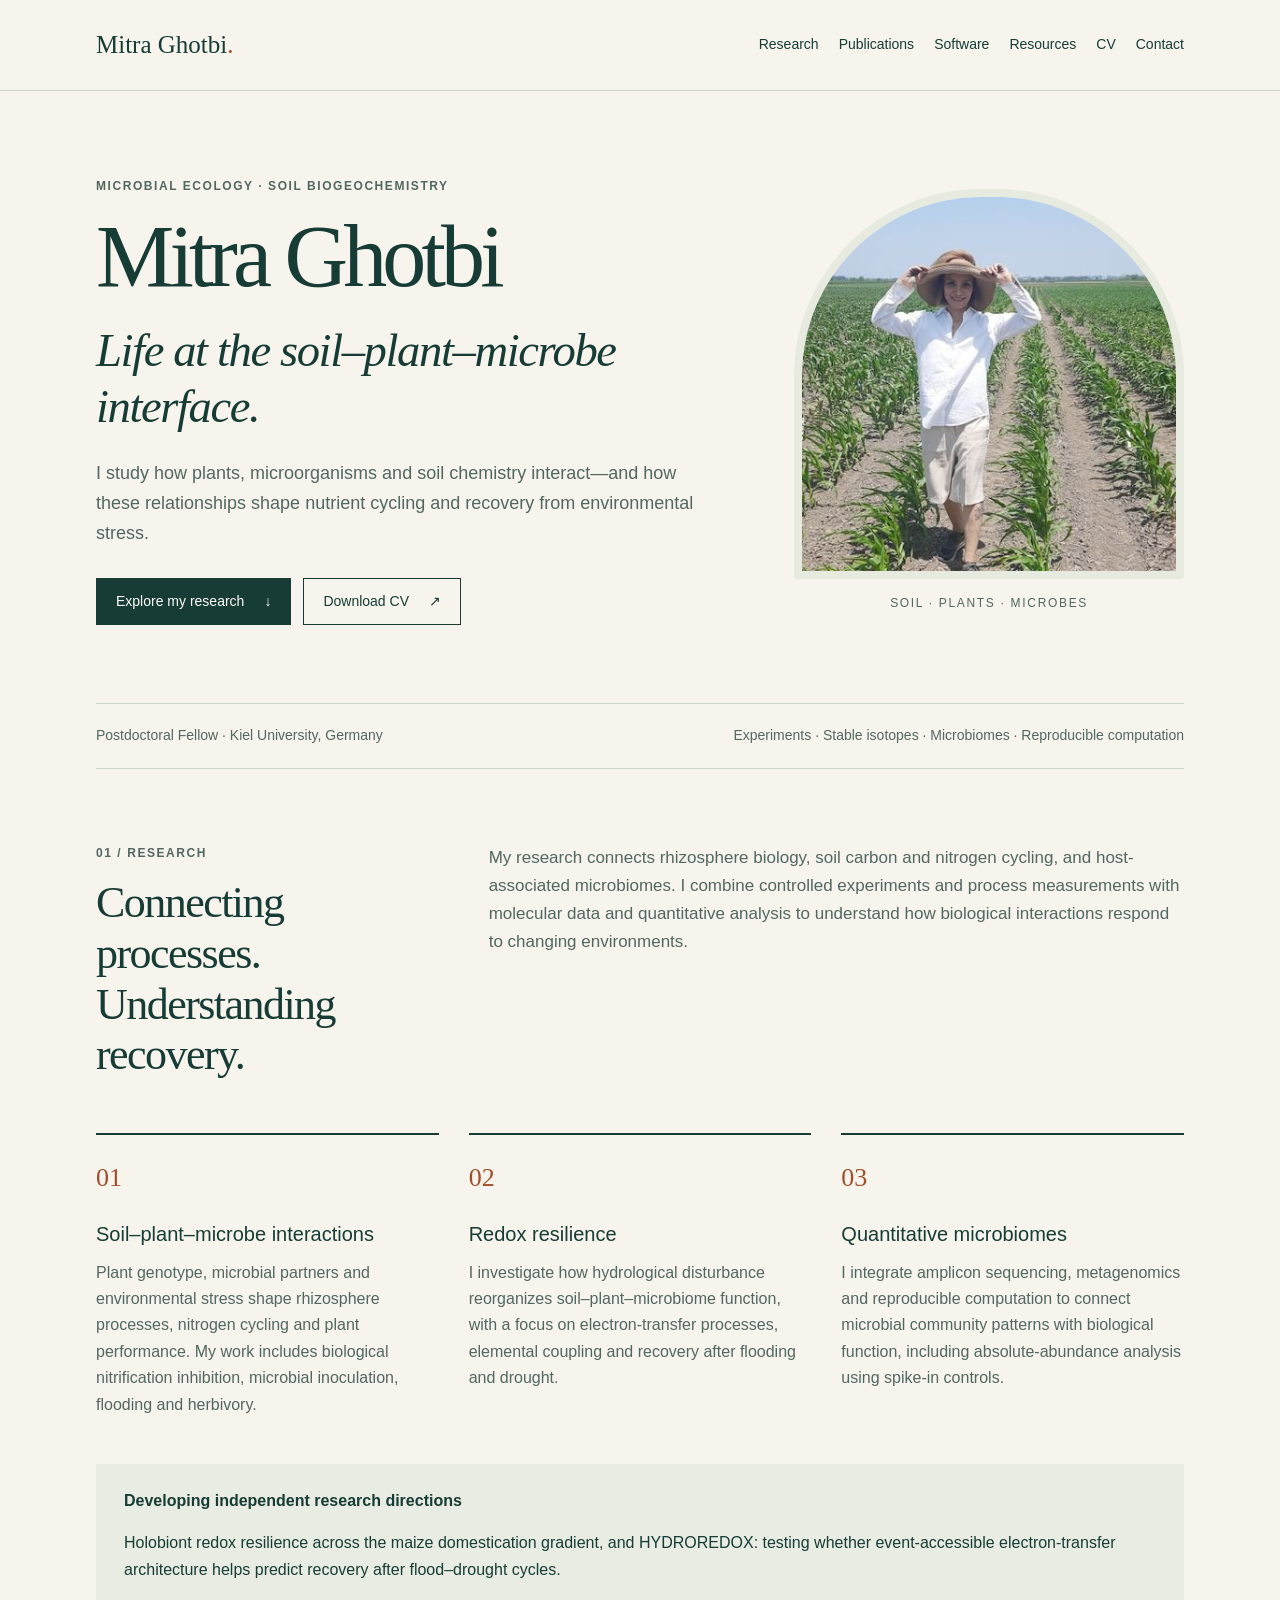
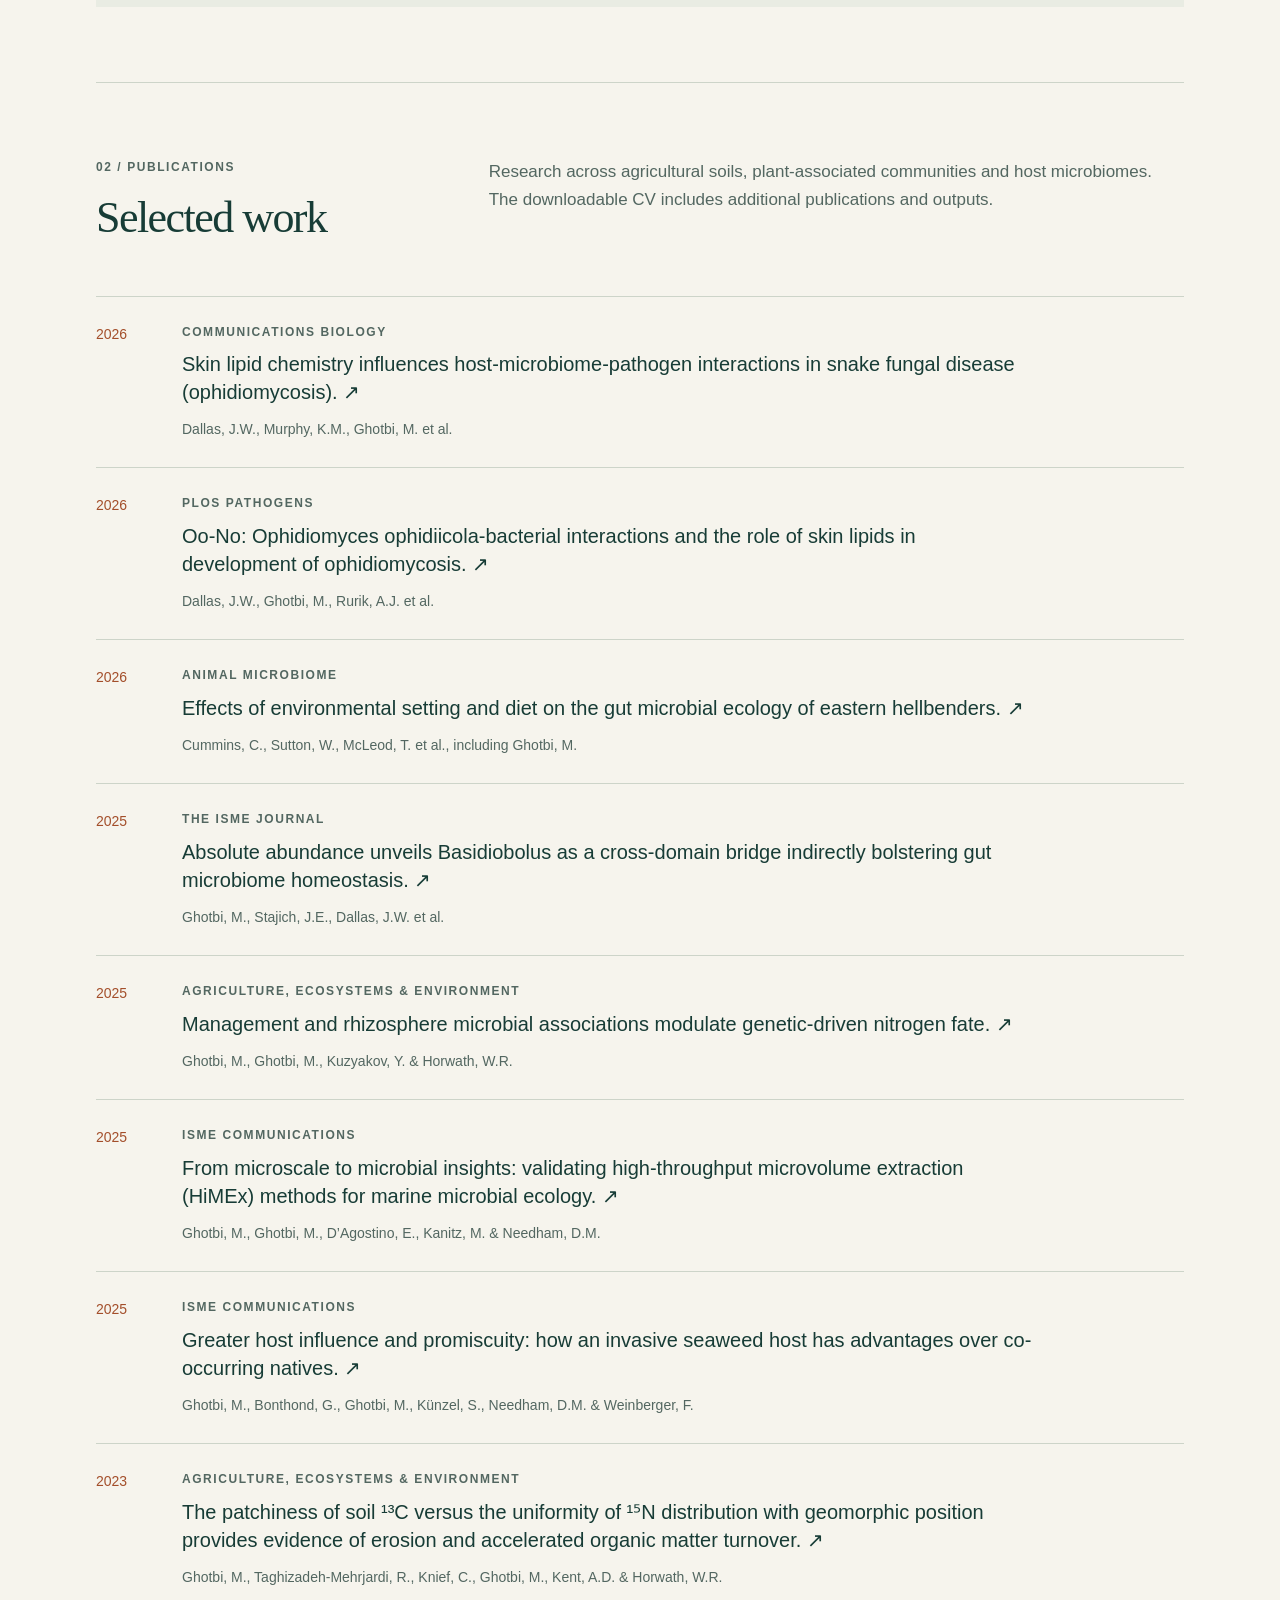
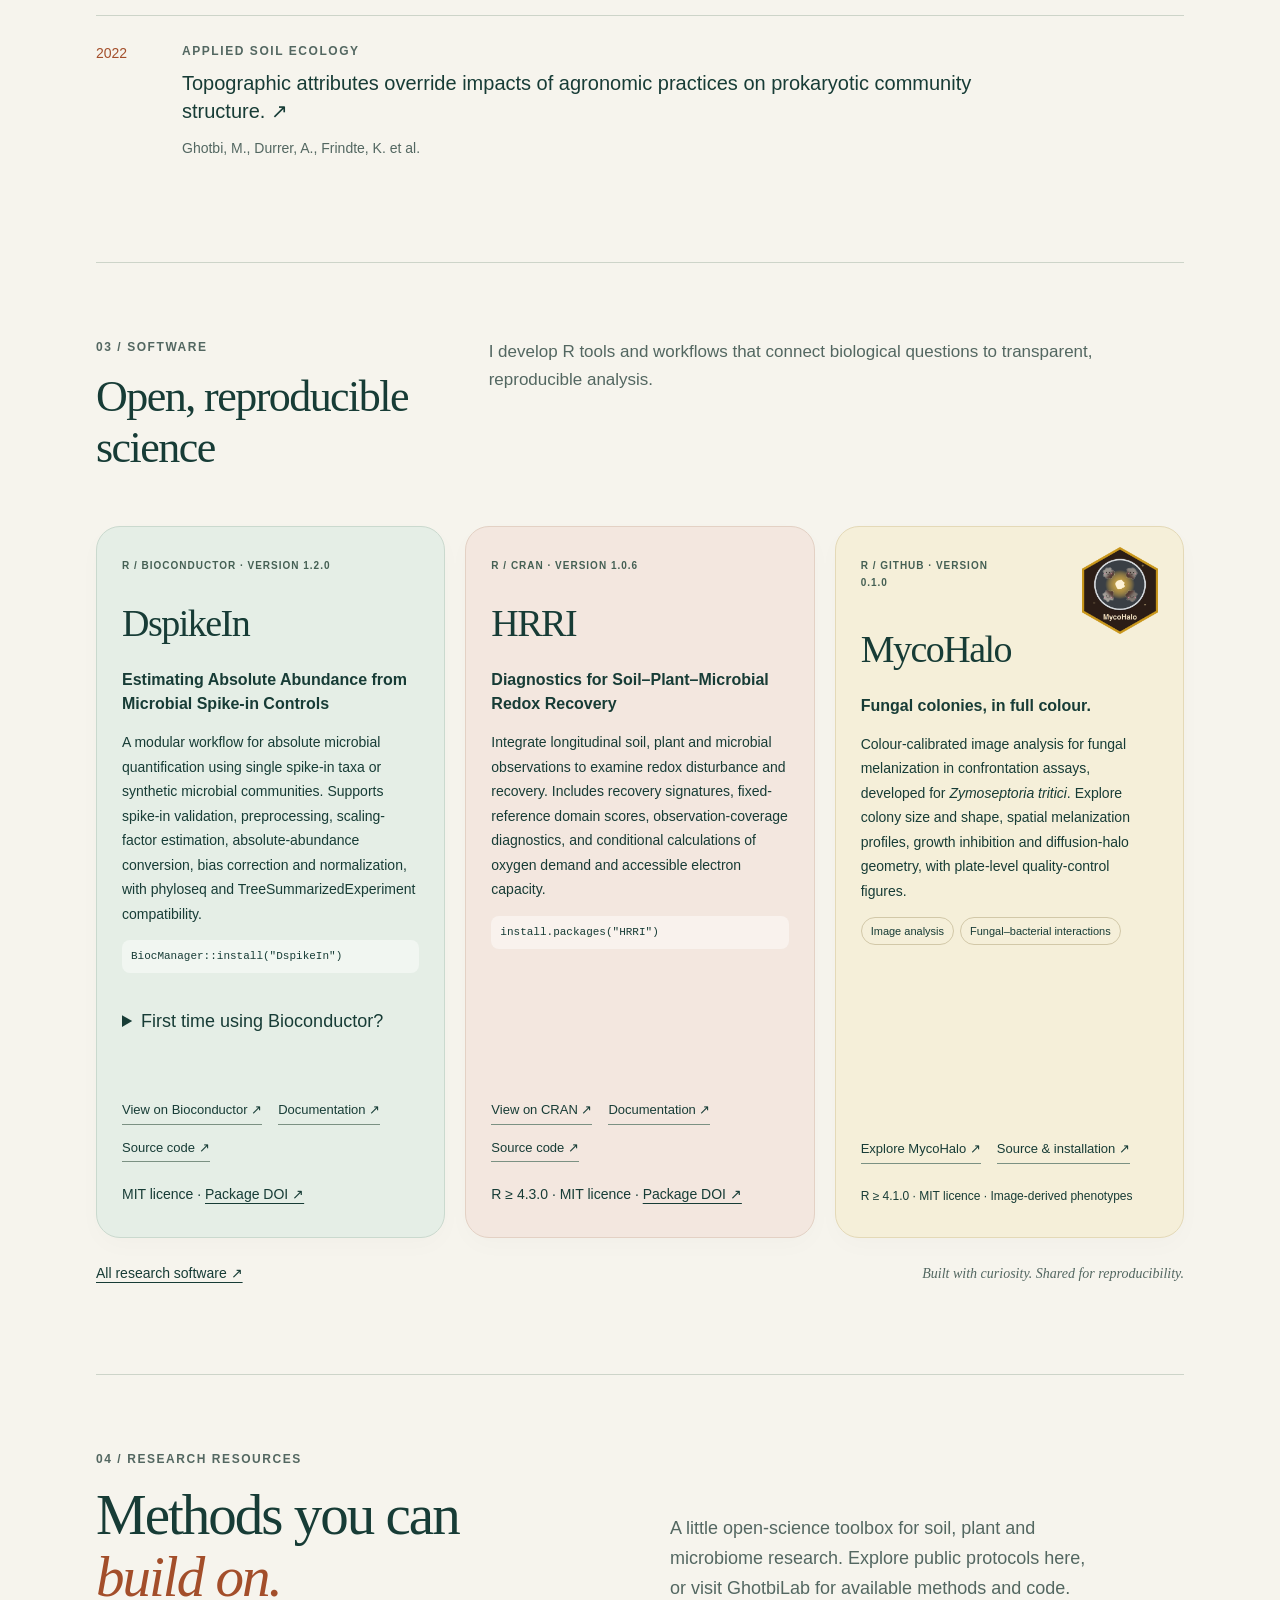
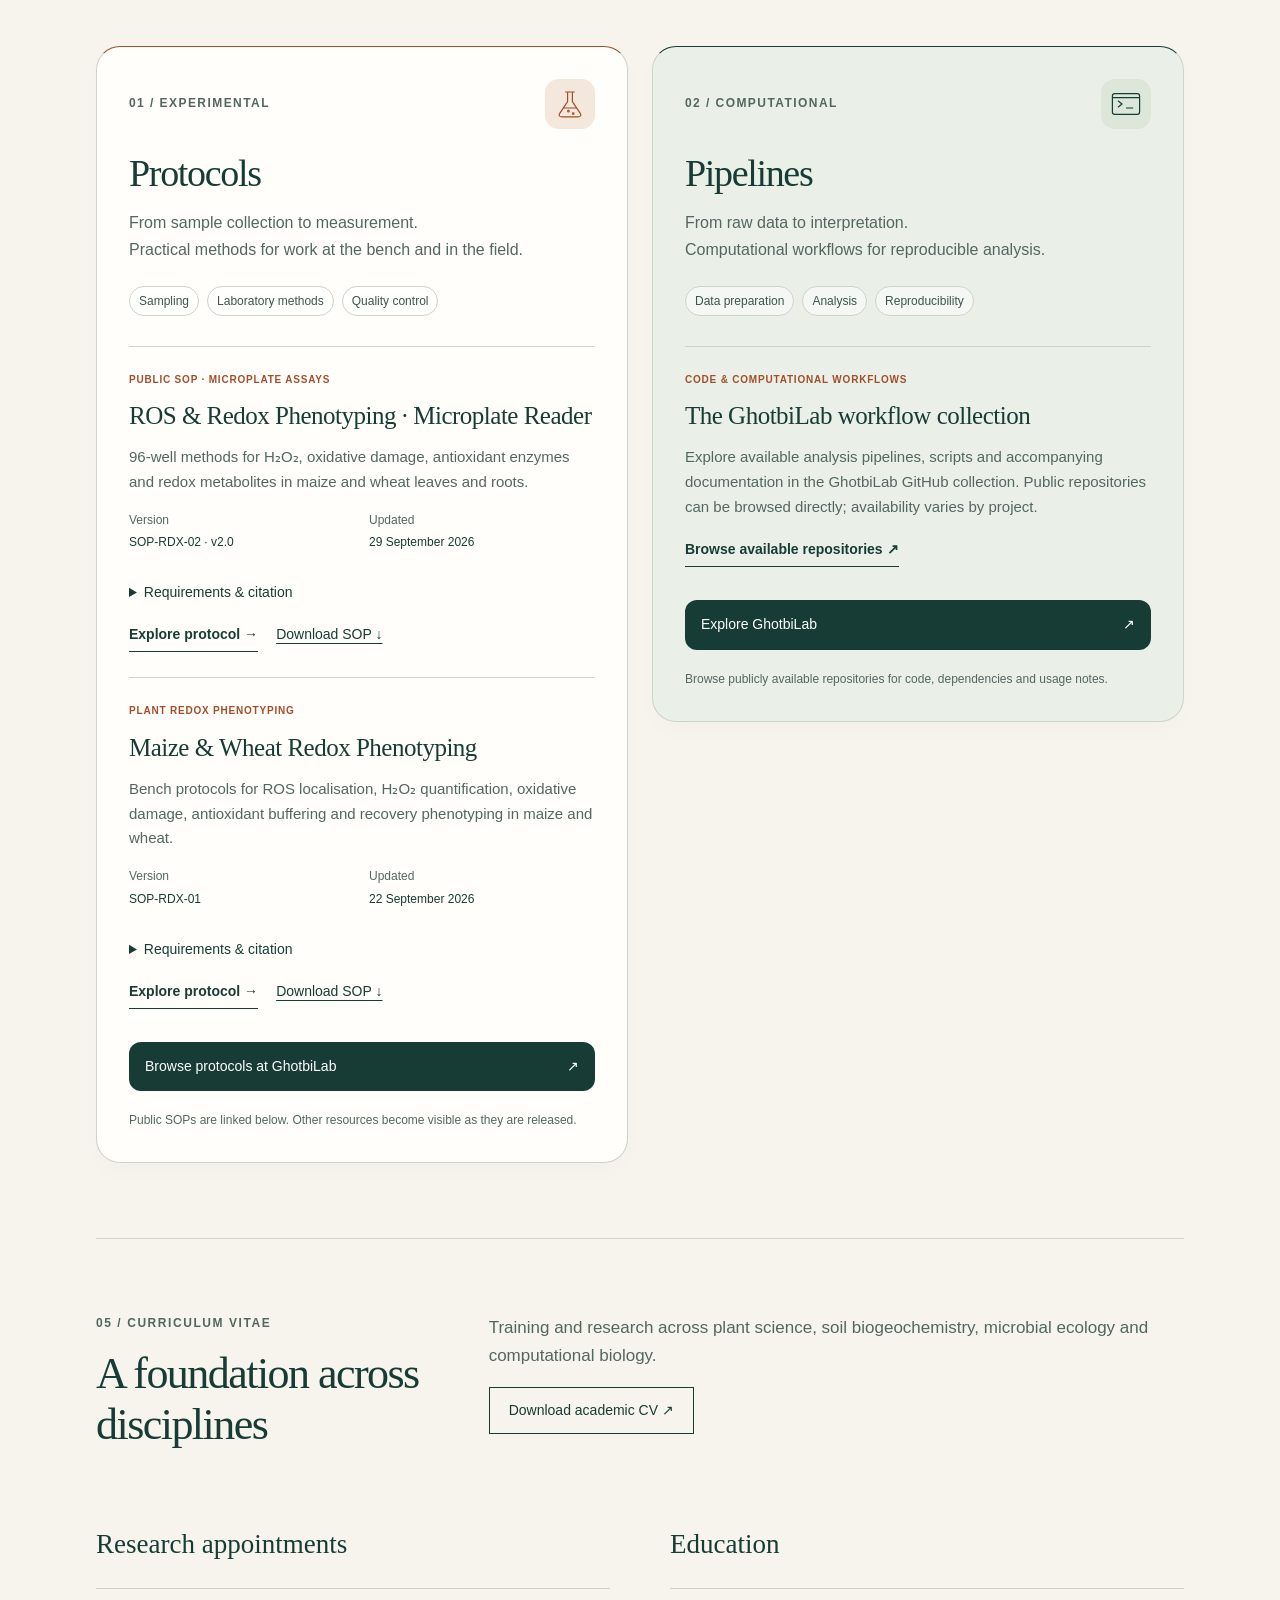
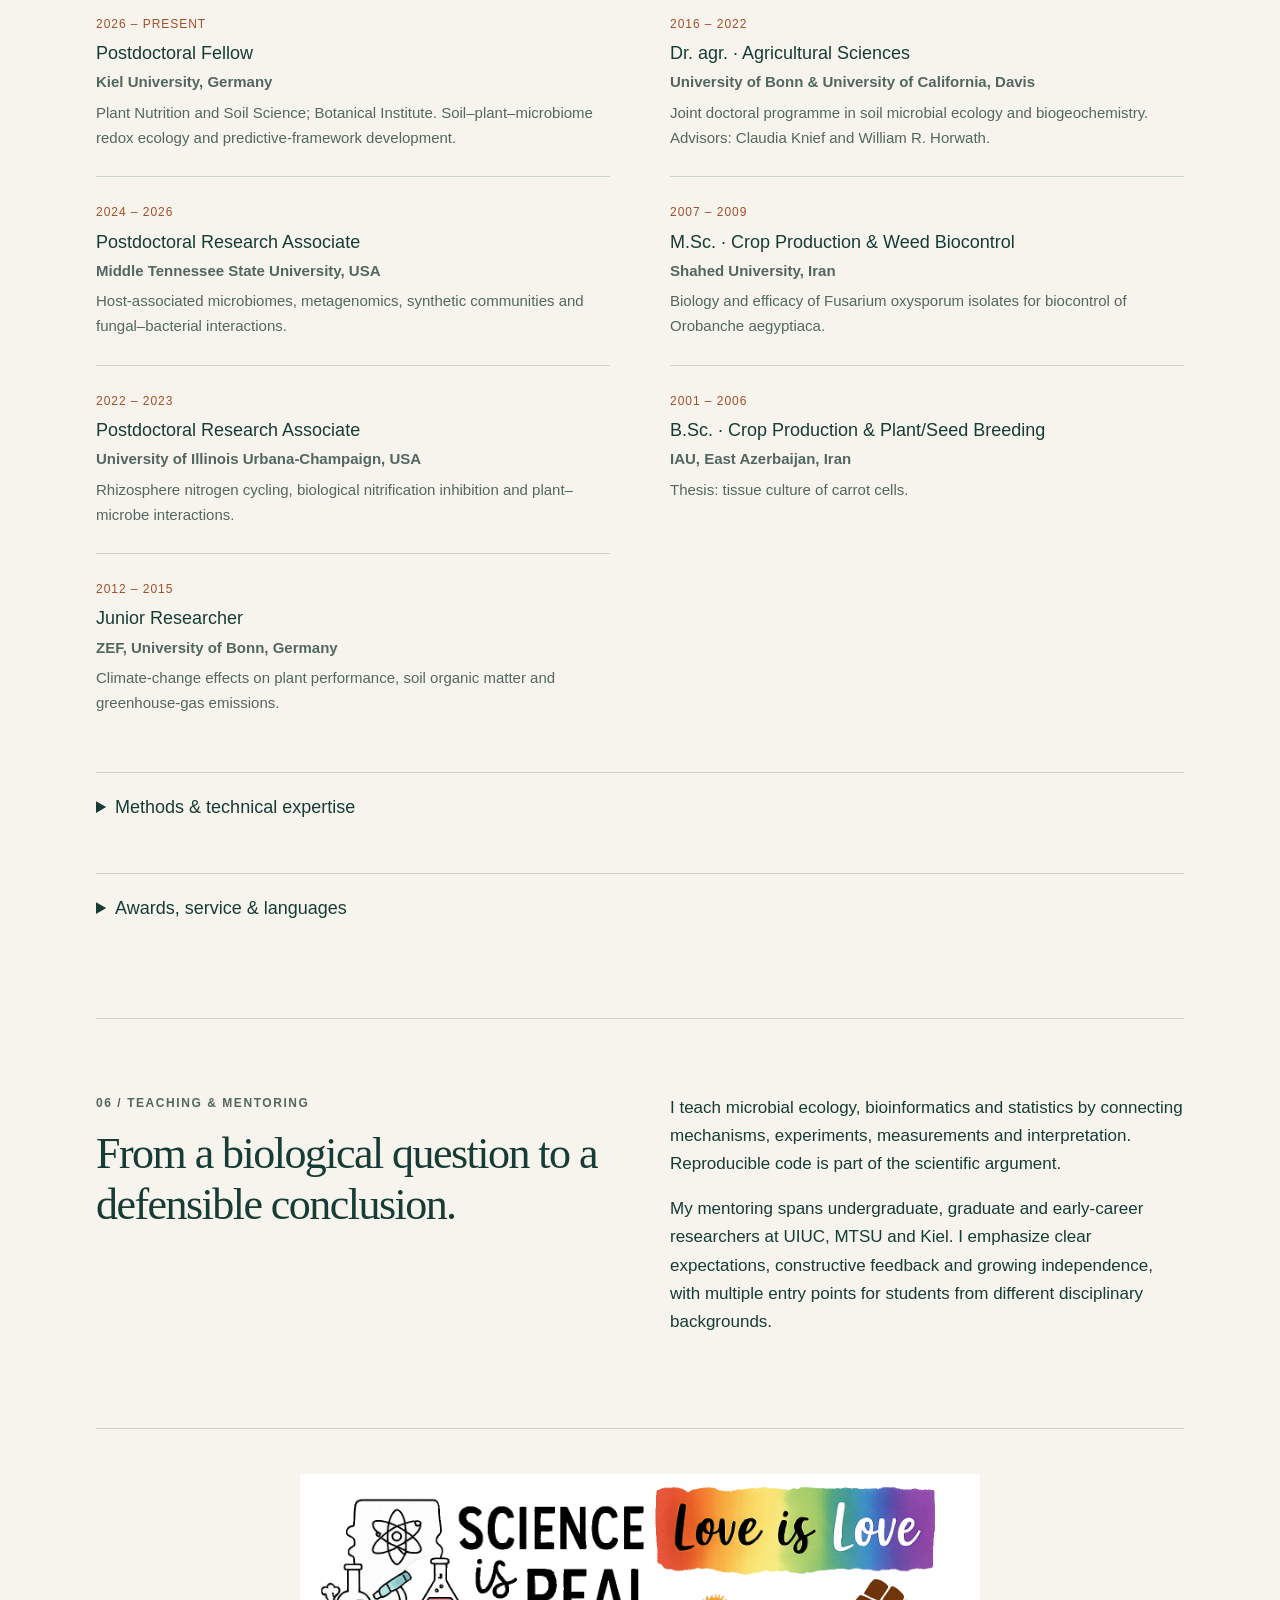
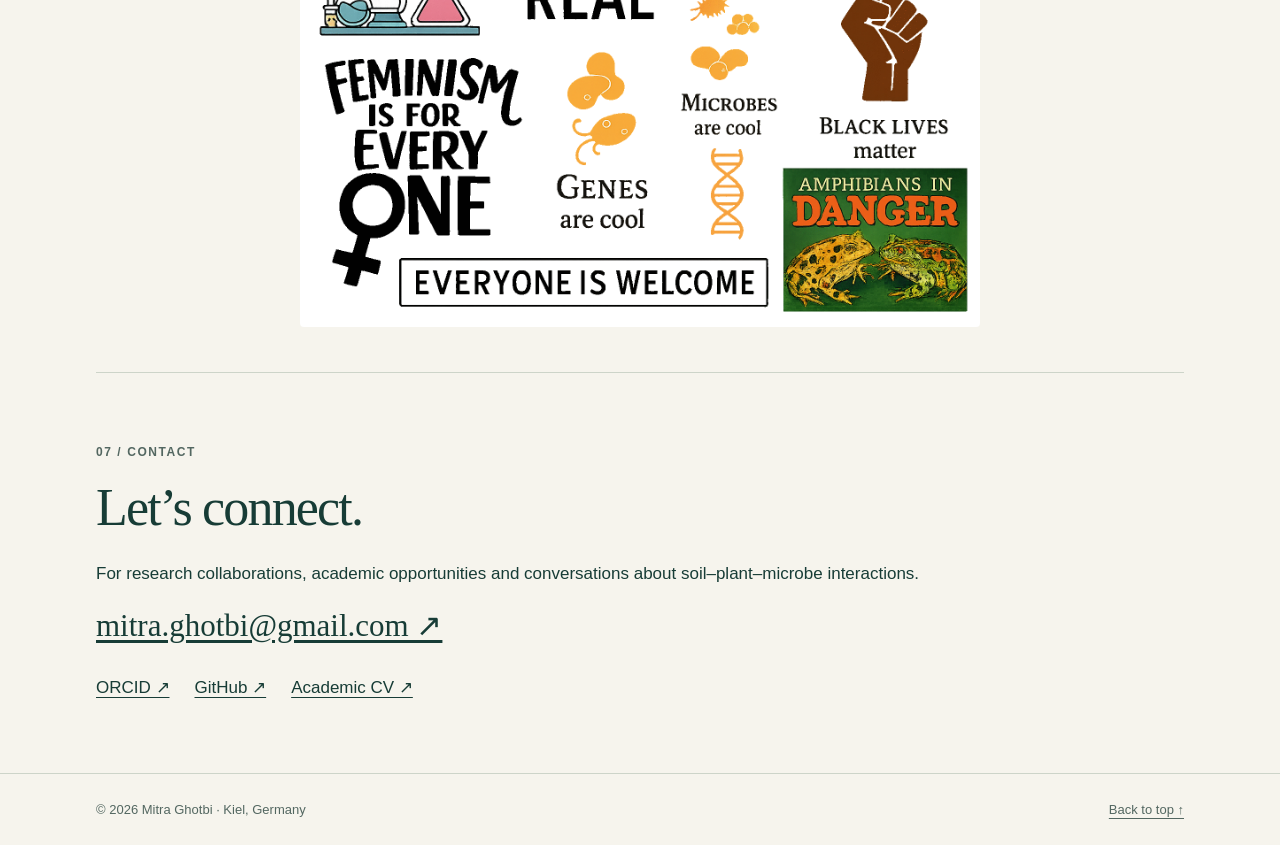
==== commit 99b5dbcd: "updated" ====
--- a/index.html
+++ b/index.html
@@ -1,26 +1,27 @@
-<!doctype html><html lang="en"><head><meta charset="utf-8"><meta name="viewport" content="width=device-width,initial-scale=1"><title>Mitra Ghotbi | Microbial ecology & soil biogeochemistry</title><meta name="description" content="Mitra Ghotbi is a soil biogeochemist and microbial ecologist studying soil–plant–microbe interactions, redox resilience and quantitative microbiomes."><meta name="theme-color" content="#173c36"><link rel="stylesheet" href="style.css?v=5"><link rel="icon" href="assets/favicon.svg" type="image/svg+xml"></head><body><a class="skip" href="#main">Skip to content</a><header><div class="wrap"><nav aria-label="Main navigation"><a class="wordmark" href="#">Mitra Ghotbi<span style="color:var(--accent)">.</span></a><div class="navlinks"><a href="#research">Research</a><a href="#publications">Publications</a><a href="#software">Software</a><a href="#resources">Resources</a><a href="#cv">CV</a><a href="#contact">Contact</a></div></nav></div></header><main id="main" class="wrap"><div class="hero"><div><p class="eyebrow">Microbial ecology · Soil biogeochemistry</p><h1>Mitra Ghotbi<span>Life at the soil–plant–microbe interface.</span></h1><p class="intro">I study how plants, microorganisms and soil chemistry interact—and how these relationships shape nutrient cycling and recovery from environmental stress.</p><div class="buttons"><a class="button primary" href="#research">Explore my research <span aria-hidden="true">↓</span></a><a class="button" href="assets/Mitra-Ghotbi-CV.pdf">Download CV <span aria-hidden="true">↗</span></a></div></div><figure class="portrait"><img src="assets/mitra-fieldwork.jpg" width="400" height="400" alt="Mitra Ghotbi standing in a maize field"><figcaption>Soil · Plants · Microbes</figcaption></figure></div><div class="affiliation"><span>Postdoctoral Fellow · Kiel University, Germany</span><span>Experiments · Stable isotopes · Microbiomes · Reproducible computation</span></div>
+<!doctype html><html lang="en"><head><meta charset="utf-8"><meta name="viewport" content="width=device-width,initial-scale=1"><title>Mitra Ghotbi | Microbial ecology & soil biogeochemistry</title><meta name="description" content="Mitra Ghotbi is a soil biogeochemist and microbial ecologist studying soil–plant–microbe interactions, redox resilience and quantitative microbiomes."><meta name="theme-color" content="#173c36"><link rel="stylesheet" href="style.css?v=20260929"><link rel="icon" href="assets/favicon.svg" type="image/svg+xml"></head><body><a class="skip" href="#main">Skip to content</a><header><div class="wrap"><nav aria-label="Main navigation"><a class="wordmark" href="#">Mitra Ghotbi<span style="color:var(--accent)">.</span></a><div class="navlinks"><a href="#research">Research</a><a href="#publications">Publications</a><a href="#software">Software</a><a href="#resources">Resources</a><a href="#cv">CV</a><a href="#contact">Contact</a></div></nav></div></header><main id="main" class="wrap"><div class="hero"><div><p class="eyebrow">Microbial ecology · Soil biogeochemistry</p><h1>Mitra Ghotbi<span>Life at the soil–plant–microbe interface.</span></h1><p class="intro">I study how plants, microorganisms and soil chemistry interact—and how these relationships shape nutrient cycling and recovery from environmental stress.</p><div class="buttons"><a class="button primary" href="#research">Explore my research <span aria-hidden="true">↓</span></a><a class="button" href="assets/Mitra-Ghotbi-CV.pdf">Download CV <span aria-hidden="true">↗</span></a></div></div><figure class="portrait"><img src="assets/mitra-fieldwork.jpg" width="400" height="400" alt="Mitra Ghotbi standing in a maize field"><figcaption>Soil · Plants · Microbes</figcaption></figure></div><div class="affiliation"><span>Postdoctoral Fellow · Kiel University, Germany</span><span>Experiments · Stable isotopes · Microbiomes · Reproducible computation</span></div>
 <section id="research"><div class="section-head"><div><p class="eyebrow">01 / Research</p><h2>Connecting processes.<br>Understanding recovery.</h2></div><p>My research connects rhizosphere biology, soil carbon and nitrogen cycling, and host-associated microbiomes. I combine controlled experiments and process measurements with molecular data and quantitative analysis to understand how biological interactions respond to changing environments.</p></div><div class="topics"><article class="topic"><span class="number">01</span><h3>Soil–plant–microbe interactions</h3><p>Plant genotype, microbial partners and environmental stress shape rhizosphere processes, nitrogen cycling and plant performance. My work includes biological nitrification inhibition, microbial inoculation, flooding and herbivory.</p></article><article class="topic"><span class="number">02</span><h3>Redox resilience</h3><p>I investigate how hydrological disturbance reorganizes soil–plant–microbiome function, with a focus on electron-transfer processes, elemental coupling and recovery after flooding and drought.</p></article><article class="topic"><span class="number">03</span><h3>Quantitative microbiomes</h3><p>I integrate amplicon sequencing, metagenomics and reproducible computation to connect microbial community patterns with biological function, including absolute-abundance analysis using spike-in controls.</p></article></div><div class="research-note"><p><strong>Developing independent research directions</strong></p><p>Holobiont redox resilience across the maize domestication gradient, and HYDROREDOX: testing whether event-accessible electron-transfer architecture helps predict recovery after flood–drought cycles.</p></div></section>
 <section id="publications"><div class="section-head"><div><p class="eyebrow">02 / Publications</p><h2>Selected work</h2></div><p>Research across agricultural soils, plant-associated communities and host microbiomes. The downloadable CV includes additional publications and outputs.</p></div><article class="paper"><span class="year">2026</span><div><p class="eyebrow">Communications Biology</p><h3><a href="https://www.nature.com/articles/s42003-026-10820-w">Skin lipid chemistry influences host-microbiome-pathogen interactions in snake fungal disease (ophidiomycosis). <span aria-hidden="true">↗</span></a></h3><p class="authors">Dallas, J.W., Murphy, K.M., Ghotbi, M. et al.</p></div></article><article class="paper"><span class="year">2026</span><div><p class="eyebrow">PLOS Pathogens</p><h3><a href="https://doi.org/10.1371/journal.ppat.1013875">Oo-No: Ophidiomyces ophidiicola-bacterial interactions and the role of skin lipids in development of ophidiomycosis. <span aria-hidden="true">↗</span></a></h3><p class="authors">Dallas, J.W., Ghotbi, M., Rurik, A.J. et al.</p></div></article><article class="paper"><span class="year">2026</span><div><p class="eyebrow">Animal Microbiome</p><h3><a href="https://doi.org/10.1186/s42523-026-00537-w">Effects of environmental setting and diet on the gut microbial ecology of eastern hellbenders. <span aria-hidden="true">↗</span></a></h3><p class="authors">Cummins, C., Sutton, W., McLeod, T. et al., including Ghotbi, M.</p></div></article><article class="paper"><span class="year">2025</span><div><p class="eyebrow">The ISME Journal</p><h3><a href="https://doi.org/10.1093/ismejo/wraf150">Absolute abundance unveils Basidiobolus as a cross-domain bridge indirectly bolstering gut microbiome homeostasis. <span aria-hidden="true">↗</span></a></h3><p class="authors">Ghotbi, M., Stajich, J.E., Dallas, J.W. et al.</p></div></article><article class="paper"><span class="year">2025</span><div><p class="eyebrow">Agriculture, Ecosystems &amp; Environment</p><h3><a href="https://doi.org/10.1016/j.agee.2024.109308">Management and rhizosphere microbial associations modulate genetic-driven nitrogen fate. <span aria-hidden="true">↗</span></a></h3><p class="authors">Ghotbi, M., Ghotbi, M., Kuzyakov, Y. &amp; Horwath, W.R.</p></div></article><article class="paper"><span class="year">2025</span><div><p class="eyebrow">ISME Communications</p><h3><a href="https://doi.org/10.1093/ismeco/ycaf218">From microscale to microbial insights: validating high-throughput microvolume extraction (HiMEx) methods for marine microbial ecology. <span aria-hidden="true">↗</span></a></h3><p class="authors">Ghotbi, M., Ghotbi, M., D’Agostino, E., Kanitz, M. &amp; Needham, D.M.</p></div></article><article class="paper"><span class="year">2025</span><div><p class="eyebrow">ISME Communications</p><h3><a href="https://doi.org/10.1093/ismeco/ycaf120">Greater host influence and promiscuity: how an invasive seaweed host has advantages over co-occurring natives. <span aria-hidden="true">↗</span></a></h3><p class="authors">Ghotbi, M., Bonthond, G., Ghotbi, M., Künzel, S., Needham, D.M. &amp; Weinberger, F.</p></div></article><article class="paper"><span class="year">2023</span><div><p class="eyebrow">Agriculture, Ecosystems &amp; Environment</p><h3><a href="https://doi.org/10.1016/j.agee.2023.108616">The patchiness of soil ¹³C versus the uniformity of ¹⁵N distribution with geomorphic position provides evidence of erosion and accelerated organic matter turnover. <span aria-hidden="true">↗</span></a></h3><p class="authors">Ghotbi, M., Taghizadeh-Mehrjardi, R., Knief, C., Ghotbi, M., Kent, A.D. &amp; Horwath, W.R.</p></div></article><article class="paper"><span class="year">2022</span><div><p class="eyebrow">Applied Soil Ecology</p><h3><a href="https://doi.org/10.1016/j.apsoil.2022.104446">Topographic attributes override impacts of agronomic practices on prokaryotic community structure. <span aria-hidden="true">↗</span></a></h3><p class="authors">Ghotbi, M., Durrer, A., Frindte, K. et al.</p></div></article></section>
-<section id="software"><div class="section-head"><div><p class="eyebrow">03 / Software</p><h2>Open, reproducible science</h2></div><p>I develop R tools and workflows that connect biological questions to transparent, reproducible analysis.</p></div><div class="software"><article id="dspikein"><p class="eyebrow">R / Bioconductor · Version 1.2.0</p><h3>DspikeIn</h3><p><strong>Estimating Absolute Abundance from Microbial Spike-in Controls</strong></p><p>A modular workflow for absolute microbial quantification using single spike-in taxa or synthetic microbial communities. Supports spike-in validation, preprocessing, scaling-factor estimation, absolute-abundance conversion, bias correction and normalization, with phyloseq and TreeSummarizedExperiment compatibility.</p><p><code>BiocManager::install("DspikeIn")</code></p><details><summary>First time using Bioconductor?</summary><p>Install BiocManager first with <code>install.packages("BiocManager")</code>, then run the command above.</p></details><div class="buttons"><a href="https://bioconductor.org/packages/DspikeIn">View on Bioconductor ↗</a><a href="https://bioconductor.org/packages/release/bioc/vignettes/DspikeIn/inst/doc/DspikeIn-with-TSE.html">Documentation ↗</a><a href="https://github.com/mghotbi/DspikeIn">Source code ↗</a></div><p style="margin-top:20px;margin-bottom:0;font-size:14px">MIT licence · <a href="https://doi.org/10.18129/B9.bioc.DspikeIn">Package DOI ↗</a></p></article><article id="hrri"><p class="eyebrow">R / CRAN · Version 1.0.6</p><h3>HRRI</h3><p><strong>Diagnostics for Soil–Plant–Microbial Redox Recovery</strong></p><p>Integrate longitudinal soil, plant and microbial observations to examine redox disturbance and recovery. Includes recovery signatures, fixed-reference domain scores, observation-coverage diagnostics, and conditional calculations of oxygen demand and accessible electron capacity.</p><p><code>install.packages("HRRI")</code></p><div class="buttons"><a href="https://CRAN.R-project.org/package=HRRI">View on CRAN ↗</a><a href="https://mghotbi.github.io/HRRI/">Documentation ↗</a><a href="https://github.com/mghotbi/HRRI">Source code ↗</a></div><p style="margin-top:20px;margin-bottom:0;font-size:14px">R ≥ 4.3.0 · MIT licence · <a href="https://doi.org/10.32614/CRAN.package.HRRI">Package DOI ↗</a></p></article></div><p style="margin-top:24px"><a href="https://github.com/mghotbi">Explore all research software on GitHub ↗</a></p></section>
+<section id="software"><div class="section-head"><div><p class="eyebrow">03 / Software</p><h2>Open, reproducible science</h2></div><p>I develop R tools and workflows that connect biological questions to transparent, reproducible analysis.</p></div><div class="software"><article id="dspikein"><p class="eyebrow">R / Bioconductor · Version 1.2.0</p><h3>DspikeIn</h3><p><strong>Estimating Absolute Abundance from Microbial Spike-in Controls</strong></p><p>A modular workflow for absolute microbial quantification using single spike-in taxa or synthetic microbial communities. Supports spike-in validation, preprocessing, scaling-factor estimation, absolute-abundance conversion, bias correction and normalization, with phyloseq and TreeSummarizedExperiment compatibility.</p><p><code>BiocManager::install("DspikeIn")</code></p><details><summary>First time using Bioconductor?</summary><p>Install BiocManager first with <code>install.packages("BiocManager")</code>, then run the command above.</p></details><div class="buttons"><a href="https://bioconductor.org/packages/DspikeIn">View on Bioconductor ↗</a><a href="https://bioconductor.org/packages/release/bioc/vignettes/DspikeIn/inst/doc/DspikeIn-with-TSE.html">Documentation ↗</a><a href="https://github.com/mghotbi/DspikeIn">Source code ↗</a></div><p style="margin-top:20px;margin-bottom:0;font-size:14px">MIT licence · <a href="https://doi.org/10.18129/B9.bioc.DspikeIn">Package DOI ↗</a></p></article><article id="hrri"><p class="eyebrow">R / CRAN · Version 1.0.6</p><h3>HRRI</h3><p><strong>Diagnostics for Soil–Plant–Microbial Redox Recovery</strong></p><p>Integrate longitudinal soil, plant and microbial observations to examine redox disturbance and recovery. Includes recovery signatures, fixed-reference domain scores, observation-coverage diagnostics, and conditional calculations of oxygen demand and accessible electron capacity.</p><p><code>install.packages("HRRI")</code></p><div class="buttons"><a href="https://CRAN.R-project.org/package=HRRI">View on CRAN ↗</a><a href="https://mghotbi.github.io/HRRI/">Documentation ↗</a><a href="https://github.com/mghotbi/HRRI">Source code ↗</a></div><p style="margin-top:20px;margin-bottom:0;font-size:14px">R ≥ 4.3.0 · MIT licence · <a href="https://doi.org/10.32614/CRAN.package.HRRI">Package DOI ↗</a></p></article><article id="mycohalo"><div class="software-top"><p class="eyebrow">R / GitHub · Version 0.1.0</p><img class="mycohalo-logo" src="assets/mycohalo-logo.png" width="76" height="88" alt="MycoHalo package logo"></div><h3>MycoHalo</h3><p><strong>Fungal colonies, in full colour.</strong></p><p>Colour-calibrated image analysis for fungal melanization in confrontation assays, developed for <i>Zymoseptoria tritici</i>. Explore colony size and shape, spatial melanization profiles, growth inhibition and diffusion-halo geometry, with plate-level quality-control figures.</p><div class="software-tags"><span>Image analysis</span><span>Fungal–bacterial interactions</span></div><div class="buttons"><a href="https://mghotbi.github.io/MycoHalo/">Explore MycoHalo ↗</a><a href="https://github.com/mghotbi/MycoHalo">Source &amp; installation ↗</a></div><p class="software-note">R ≥ 4.1.0 · MIT licence · Image-derived phenotypes</p></article></div><p class="software-directory"><a href="https://github.com/mghotbi">All research software ↗</a><span>Built with curiosity. Shared for reproducibility.</span></p></section>
 <section id="resources" class="methods-section" aria-labelledby="methods-title">
-  <div class="methods-heading"><div><p class="eyebrow">04 / Research resources</p><h2 id="methods-title">Methods you can<br><em>build on.</em></h2></div><p>Laboratory protocols and computational pipelines for soil, plant and microbiome research.</p></div>
+  <div class="methods-heading"><div><p class="eyebrow">04 / Research resources</p><h2 id="methods-title">Methods you can<br><em>build on.</em></h2></div><p>A little open-science toolbox for soil, plant and microbiome research. Explore public protocols here, or visit GhotbiLab for available methods and code.</p></div>
   <div class="methods-collections">
     <article id="protocols" class="method-collection" aria-labelledby="protocols-title">
       <div class="collection-top"><span class="collection-number">01 / EXPERIMENTAL</span><svg class="method-icon" viewBox="0 0 40 40" fill="none" stroke="currentColor" stroke-width="1.5" aria-hidden="true"><path d="M14 5h12M17 5v12L7 32q-2 4 3 4h20q5 0 3-4L23 17V5M12 25h16"/><circle cx="18" cy="29" r="1"/><circle cx="24" cy="32" r="1"/></svg></div>
       <h3 id="protocols-title">Protocols</h3><p class="collection-description">From sample collection to measurement.<br>Practical methods for work at the bench and in the field.</p>
       <div class="collection-tags" aria-label="Protocol focus"><span>Sampling</span><span>Laboratory methods</span><span>Quality control</span></div>
-      <div id="protocol-links" class="resource-entries"><div class="resource-empty"><span class="availability"><span aria-hidden="true"></span>Not yet published</span><h4>Protocol collection</h4><p>Protocols will be linked here as they become available.</p></div></div>
-      <p class="collection-footnote">Experimental procedures · Materials · Method notes</p>
+      <div id="protocol-links" class="resource-entries"><div class="resource-empty"><span class="availability"><span aria-hidden="true"></span>Explore the collection</span><h4>Protocol collection</h4><p>Public protocols are available below. Browse additional methods at GhotbiLab.</p></div></div>
+      <a class="collection-link" href="https://github.com/GhotbiLab">Browse protocols at GhotbiLab <span aria-hidden="true">↗</span></a><p class="collection-footnote">Public SOPs are linked below. Other resources become visible as they are released.</p>
     </article>
     <article id="pipelines" class="method-collection pipeline-collection" aria-labelledby="pipelines-title">
       <div class="collection-top"><span class="collection-number">02 / COMPUTATIONAL</span><svg class="method-icon" viewBox="0 0 40 40" fill="none" stroke="currentColor" stroke-width="1.5" aria-hidden="true"><rect x="3" y="7" width="34" height="26" rx="3"/><path d="m10 16 5 4-5 4M20 25h9M3 12h34"/></svg></div>
       <h3 id="pipelines-title">Pipelines</h3><p class="collection-description">From raw data to interpretation.<br>Computational workflows for reproducible analysis.</p>
       <div class="collection-tags" aria-label="Pipeline focus"><span>Data preparation</span><span>Analysis</span><span>Reproducibility</span></div>
-      <div id="pipeline-links" class="resource-entries"><div class="resource-empty"><span class="availability"><span aria-hidden="true"></span>Not yet published</span><h4>Pipeline collection</h4><p>Code and workflow documentation will be linked here as they become available.</p></div></div>
-      <p class="collection-footnote">Source code · Dependencies · Usage notes</p>
+      <div id="pipeline-links" class="resource-entries"><div class="resource-empty"><span class="availability"><span aria-hidden="true"></span>Explore the collection</span><h4>Pipeline collection</h4><p>Browse available scripts and workflow documentation at GhotbiLab.</p></div></div>
+      <a class="collection-link" href="https://github.com/GhotbiLab">Explore GhotbiLab <span aria-hidden="true">↗</span></a><p class="collection-footnote">Browse publicly available repositories for code, dependencies and usage notes.</p>
     </article>
   </div>
-  <noscript><p>Enable JavaScript to display available resource links.</p></noscript>
+  <noscript><p><a href="protocols/plate-reader-redox-phenotyping.html">Plate-reader ROS &amp; redox phenotyping</a> · <a href="protocols/maize-wheat-redox-phenotyping.html">Maize &amp; wheat redox phenotyping</a> · <a href="https://github.com/GhotbiLab">GhotbiLab protocols &amp; pipelines</a></p></noscript>
 </section><section id="cv"><div class="section-head"><div><p class="eyebrow">05 / Curriculum vitae</p><h2>A foundation across disciplines</h2></div><div><p>Training and research across plant science, soil biogeochemistry, microbial ecology and computational biology.</p><a class="button" href="assets/Mitra-Ghotbi-CV.pdf">Download academic CV ↗</a></div></div><div class="cv-grid"><div><h3 class="subheading">Research appointments</h3><article class="cv-item"><span class="date">2026 – present</span><h3>Postdoctoral Fellow</h3><p><strong>Kiel University, Germany</strong></p><p>Plant Nutrition and Soil Science; Botanical Institute. Soil–plant–microbiome redox ecology and predictive-framework development.</p></article><article class="cv-item"><span class="date">2024 – 2026</span><h3>Postdoctoral Research Associate</h3><p><strong>Middle Tennessee State University, USA</strong></p><p>Host-associated microbiomes, metagenomics, synthetic communities and fungal–bacterial interactions.</p></article><article class="cv-item"><span class="date">2022 – 2023</span><h3>Postdoctoral Research Associate</h3><p><strong>University of Illinois Urbana-Champaign, USA</strong></p><p>Rhizosphere nitrogen cycling, biological nitrification inhibition and plant–microbe interactions.</p></article><article class="cv-item"><span class="date">2012 – 2015</span><h3>Junior Researcher</h3><p><strong>ZEF, University of Bonn, Germany</strong></p><p>Climate-change effects on plant performance, soil organic matter and greenhouse-gas emissions.</p></article></div><div><h3 class="subheading">Education</h3><article class="cv-item"><span class="date">2016 – 2022</span><h3>Dr. agr. · Agricultural Sciences</h3><p><strong>University of Bonn & University of California, Davis</strong></p><p>Joint doctoral programme in soil microbial ecology and biogeochemistry. Advisors: Claudia Knief and William R. Horwath.</p></article><article class="cv-item"><span class="date">2007 – 2009</span><h3>M.Sc. · Crop Production & Weed Biocontrol</h3><p><strong>Shahed University, Iran</strong></p><p>Biology and efficacy of Fusarium oxysporum isolates for biocontrol of Orobanche aegyptiaca.</p></article><article class="cv-item"><span class="date">2001 – 2006</span><h3>B.Sc. · Crop Production & Plant/Seed Breeding</h3><p><strong>IAU, East Azerbaijan, Iran</strong></p><p>Thesis: tissue culture of carrot cells.</p></article></div></div><details class="details"><summary>Methods & technical expertise</summary><div class="cv-grid"><div><h3>Experimental & molecular</h3><p>Greenhouse, mesocosm and field experiments; rhizosphere processes; microbial inoculation and synthetic communities; plant, root, soil and gas measurements; stable isotopes; DNA/RNA workflows; 16S/ITS profiling; metagenomics and transcriptomic analysis.</p></div><div><h3>Computational & statistical</h3><p>R, Bioconductor and Linux; mixed models, multivariate analysis and ecological networks; genome-resolved workflows; reproducible pipelines and R package development. Additional tools include TASSEL, Cytoscape, Gephi, SigmaPlot and GenGIS.</p></div></div></details><details class="details"><summary>Awards, service & languages</summary><ul><li>ISME19 Travel Grant (2024); FEMS Congress Grant (2023).</li><li>PhD Project Scholarship, UC Davis (2015–2017); WASCAL Scholarship, University of Bonn (2012–2014).</li><li>Earlier awards include IFOAM, NAAEE, ICM9, EWRS and IWSS support.</li><li>ISME community mentoring; journal peer review, including The ISME Journal and Applied Soil Ecology.</li><li>Memberships: ISME, MSA, ASA, CSSA, SSSA and FEMS.</li><li>Persian/Farsi (native), English (fluent), German (B1).</li></ul></details></section>
 <section id="teaching"><div class="teaching"><div><p class="eyebrow">06 / Teaching & mentoring</p><h2>From a biological question to a defensible conclusion.</h2></div><div><p>I teach microbial ecology, bioinformatics and statistics by connecting mechanisms, experiments, measurements and interpretation. Reproducible code is part of the scientific argument.</p><p>My mentoring spans undergraduate, graduate and early-career researchers at UIUC, MTSU and Kiel. I emphasize clear expectations, constructive feedback and growing independence, with multiple entry points for students from different disciplinary backgrounds.</p></div></div></section>
-<aside class="values-art" aria-label="Science and inclusion"><img src="assets/science-and-inclusion.gif" width="1536" height="1024" loading="lazy" alt="Science and inclusion artwork: love is love, Black lives matter, microbes and genes are cool, amphibians in danger, and everyone is welcome."></aside><div id="contact" class="contact"><p class="eyebrow">07 / Contact</p><h2>Let’s connect.</h2><p>For research collaborations, academic opportunities and conversations about soil–plant–microbe interactions.</p><a class="statement" href="mailto:mitra.ghotbi@gmail.com">mitra.ghotbi@gmail.com ↗</a><div class="contact-links"><a href="https://orcid.org/0000-0001-9185-9993">ORCID ↗</a><a href="https://github.com/mghotbi">GitHub ↗</a><a href="assets/Mitra-Ghotbi-CV.pdf">Academic CV ↗</a></div></div></main><footer><div class="wrap footer-row"><span>© 2026 Mitra Ghotbi · Kiel, Germany</span><a href="#">Back to top ↑</a></div></footer><script src="resources.js?v=5"></script></body></html>
+<aside class="values-art" aria-label="Science and inclusion"><img src="assets/science-and-inclusion.gif" width="1536" height="1024" loading="lazy" alt="Science and inclusion artwork: love is love, Black lives matter, microbes and genes are cool, amphibians in danger, and everyone is welcome."></aside><div id="contact" class="contact"><p class="eyebrow">07 / Contact</p><h2>Let’s connect.</h2><p>For research collaborations, academic opportunities and conversations about soil–plant–microbe interactions.</p><a class="statement" href="mailto:mitra.ghotbi@gmail.com">mitra.ghotbi@gmail.com ↗</a><div class="contact-links"><a href="https://orcid.org/0000-0001-9185-9993">ORCID ↗</a><a href="https://github.com/mghotbi">GitHub ↗</a><a href="assets/Mitra-Ghotbi-CV.pdf">Academic CV ↗</a></div></div></main><footer><div class="wrap footer-row"><span>© 2026 Mitra Ghotbi · Kiel, Germany</span><a href="#">Back to top ↑</a></div></footer><script src="resources.js?v=20260929"></script></body></html>
+
--- a/style.css
+++ b/style.css
@@ -47,3 +47,30 @@
 .assay-groups{grid-template-columns:1fr}
 .assay-group{padding:22px}
 }
+
+
+/* September 2026 · an open-science field notebook */
+.software{display:grid;grid-template-columns:repeat(3,minmax(0,1fr));gap:20px;align-items:stretch}
+.software article{background:#e5eee6;color:#173c36;border:1px solid #cad9ce;border-radius:24px;padding:30px 25px;display:flex;flex-direction:column;min-width:0;box-shadow:0 8px 24px #173c3605}
+.software article:nth-child(2){background:#f3e7df;border-color:#e3d1c4}
+.software article:nth-child(3){background:#f5efd9;border-color:#e4d9b7}
+.software article .eyebrow{color:#456054;font-size:10px;letter-spacing:.1em}
+.software article h3{font-family:Georgia,serif;font-size:38px;letter-spacing:-.04em;margin:8px 0 18px}
+.software article p{font-size:14px;line-height:1.75}
+.software article strong{font-size:16px;font-weight:600;line-height:1.5;display:block}
+.software article .buttons{margin-top:auto;padding-top:24px;gap:12px 16px}
+.software article .buttons a{font-size:13px;color:#173c36;text-decoration:none;border-bottom:1px solid #7b9183;padding-bottom:3px}
+.software article code{font-size:11px;white-space:normal;overflow-wrap:anywhere;background:#ffffff70;border-radius:8px;padding:7px 9px;display:block}
+.software article details{font-size:13px;margin-bottom:18px}.software article summary{cursor:pointer}
+.software-top{display:flex;justify-content:space-between;gap:10px}.software-glyph{font-size:40px;line-height:.6;color:#947535}
+.software-tags{display:flex;flex-wrap:wrap;gap:6px}.software-tags span{font-size:11px;border:1px solid #d2c8a8;border-radius:20px;padding:4px 9px}
+.software article .software-note{font-size:12px;margin:22px 0 0}.software-directory{display:flex;justify-content:space-between;gap:20px;flex-wrap:wrap;margin-top:24px;font-size:14px}.software-directory span{font-family:Georgia,serif;font-style:italic;color:var(--muted)}
+.method-collection{border-radius:24px;padding:32px;border-top-width:1px;box-shadow:0 10px 25px #173c3604}
+.method-icon{background:#f4e7dc;border-radius:14px;width:50px;height:50px;padding:9px}.pipeline-collection .method-icon{background:#dce7da}
+.collection-tags span{border-radius:20px}.collection-description{min-height:0}.resource-type{font-size:10px;letter-spacing:.08em;font-weight:700}.resource-entry h4{font-family:Georgia,serif;font-size:25px;letter-spacing:-.02em}.resource-meta{font-size:12px;margin-bottom:14px}.resource-entry{padding:25px 0}.resource-entry details summary{cursor:pointer}.resource-action{font-weight:600}
+.collection-link{display:flex;align-items:center;justify-content:space-between;gap:14px;margin-top:28px;background:#173c36;color:#fffefa;border-radius:12px;padding:13px 16px;text-decoration:none;font-size:14px}.collection-link:hover{background:#315c50;color:white}.collection-footnote{font-size:12px;border:0;padding-top:0}
+.protocol-hero{padding:70px 0 35px;max-width:850px}.protocol-hero h1{font-size:clamp(40px,6vw,67px);letter-spacing:-.045em;line-height:1.1}.protocol-hero .intro{max-width:740px}.protocol-label{display:inline-block;background:#e5eee6;border:1px solid #cad9ce;border-radius:30px;padding:6px 13px;font-size:12px;margin-bottom:22px}.protocol-grid{display:grid;grid-template-columns:1.1fr 1fr;gap:24px;padding-bottom:55px}.protocol-panel{border:1px solid var(--line);border-radius:22px;background:#fffefa;padding:30px}.protocol-panel h2{font-size:28px}.protocol-panel li{margin-bottom:10px;font-size:15px}.protocol-panel ul{padding-left:20px}.protocol-note{padding:20px 24px;border-left:3px solid #a34e2a;background:#f3e7df;font-size:15px;margin-bottom:45px}.protocol-panel p{font-size:15px}
+@media(max-width:1000px){.software{grid-template-columns:1fr 1fr}.software article:last-child{grid-column:1/-1}.software article:last-child p{max-width:750px}}
+@media(max-width:650px){.software{grid-template-columns:1fr}.software article:last-child{grid-column:auto}.protocol-grid{grid-template-columns:1fr}.software article{padding:26px}.method-collection{padding:25px}.software-directory{display:block}.software-directory span{display:block;margin-top:12px}.protocol-hero{padding-top:45px}}
+@media(prefers-reduced-motion:reduce){html{scroll-behavior:auto}}
+.mycohalo-logo{width:76px;height:88px;object-fit:contain;margin-top:-10px;margin-bottom:-20px}.software-top .eyebrow{max-width:150px}
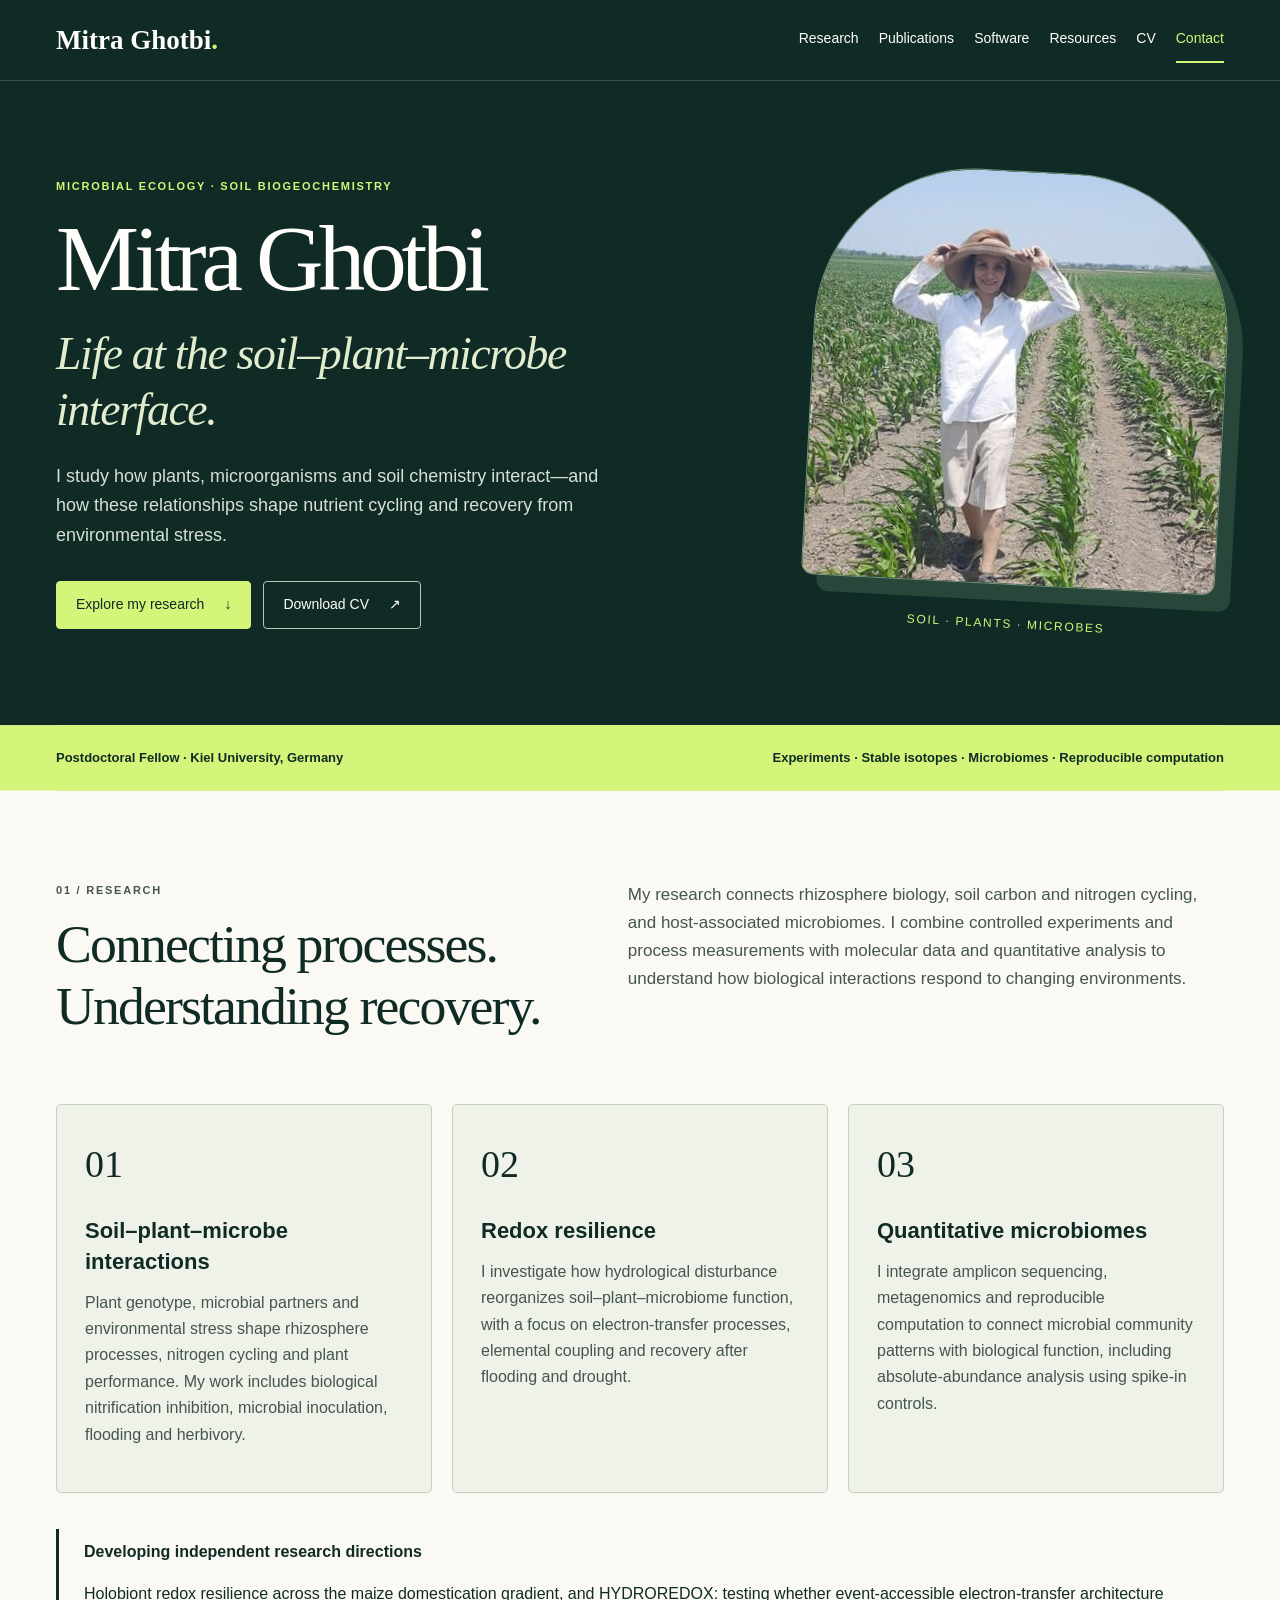
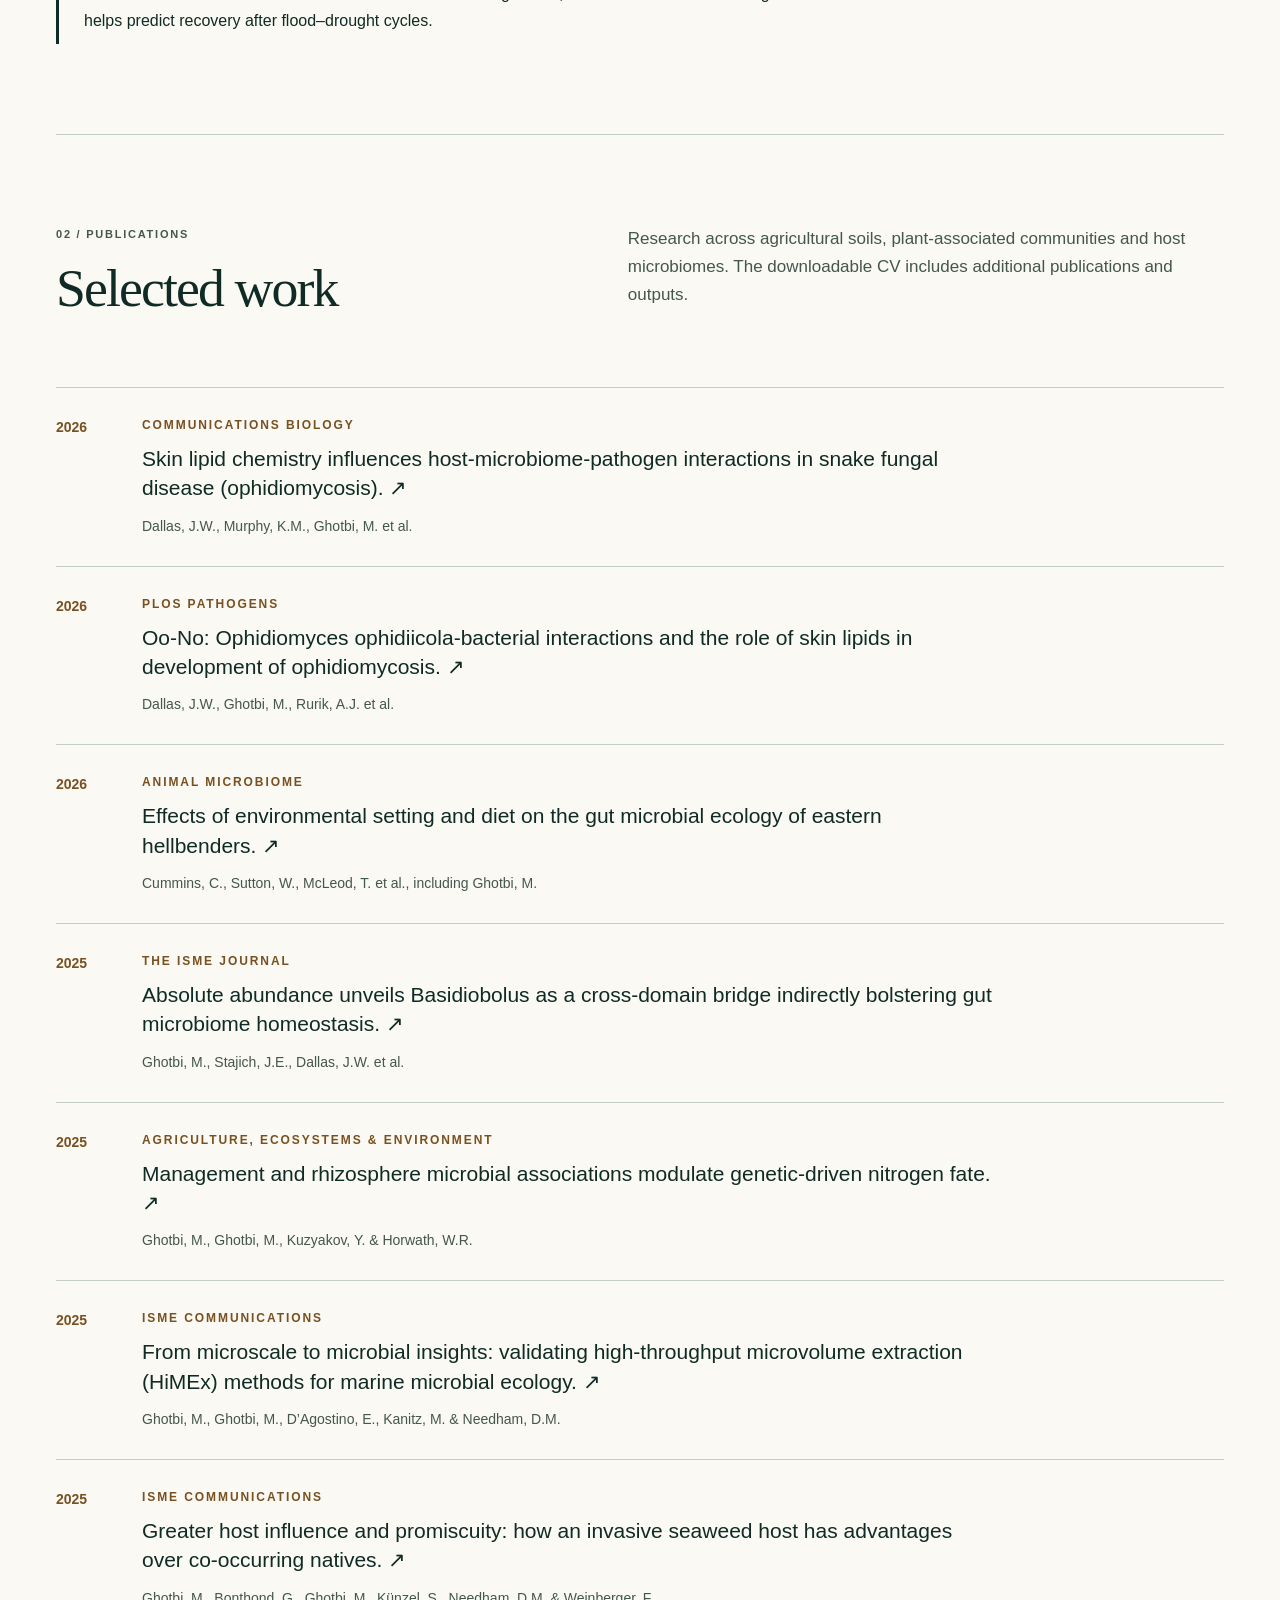
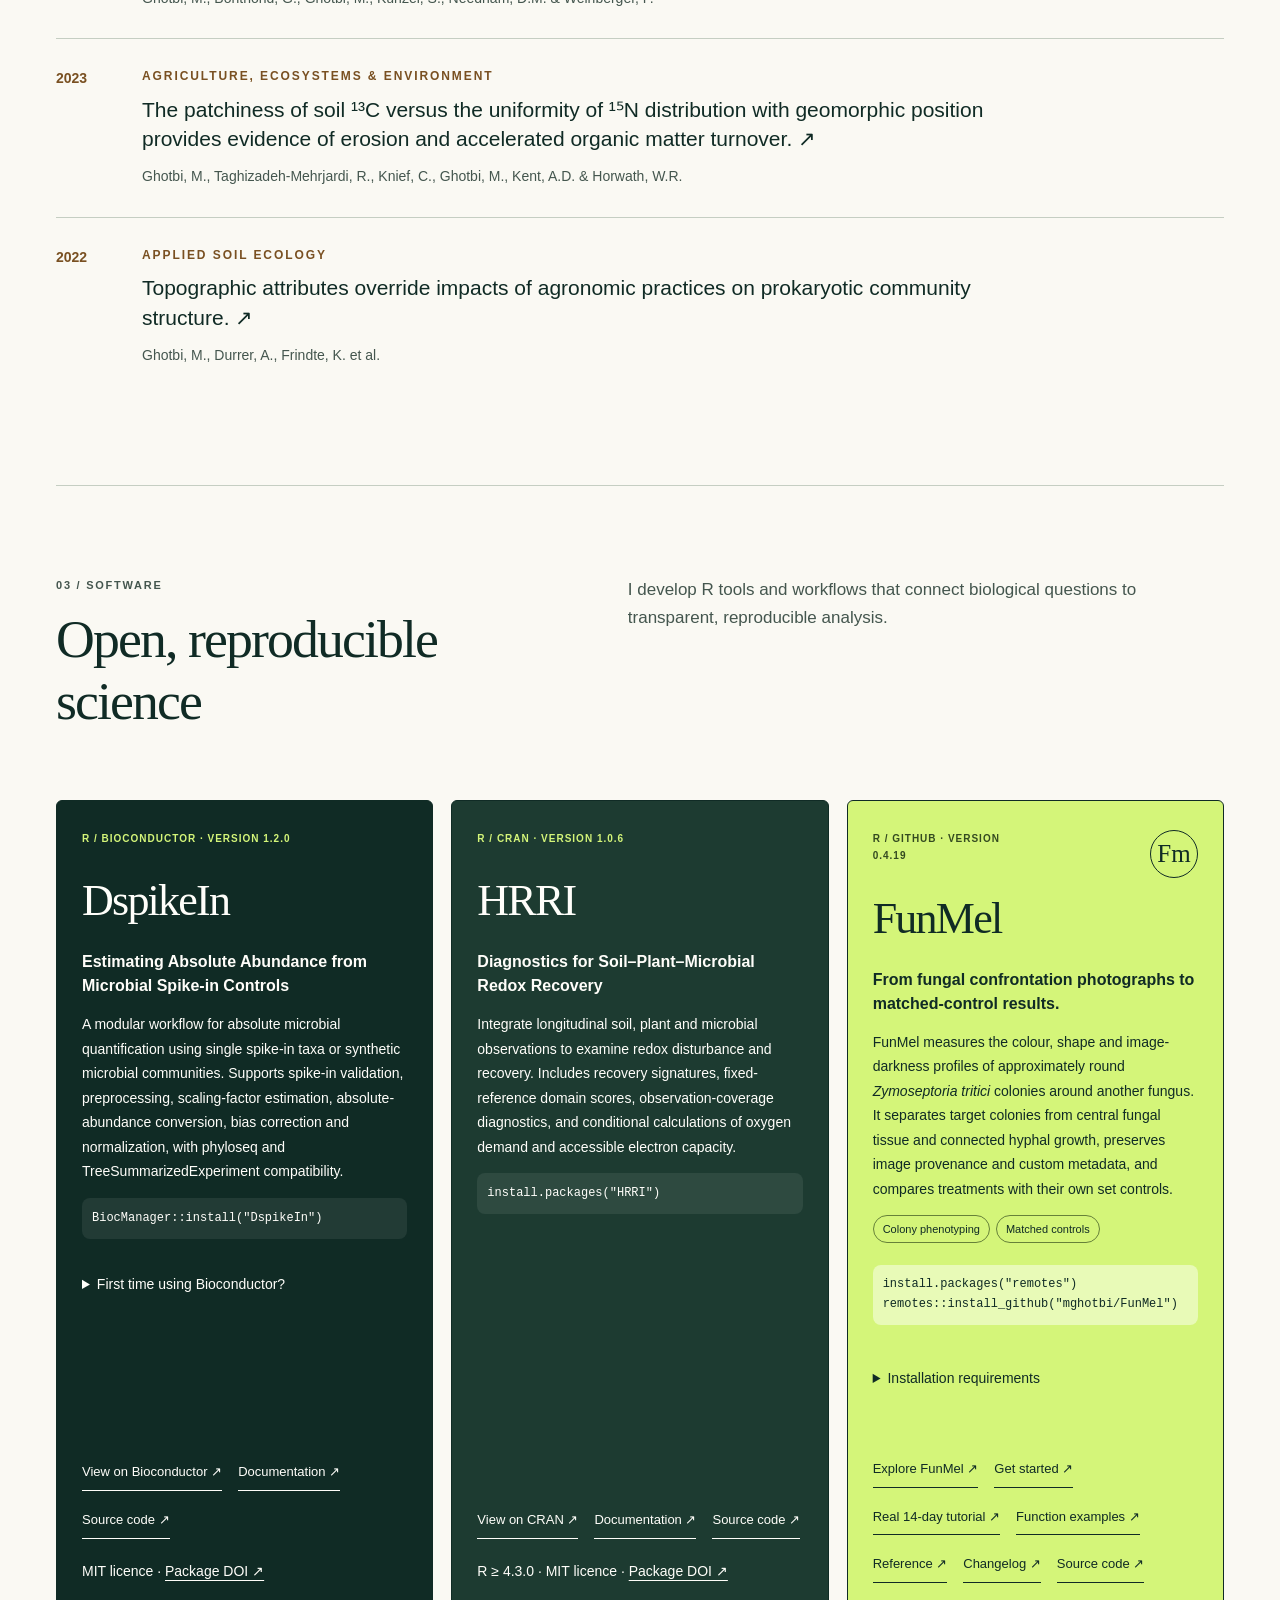
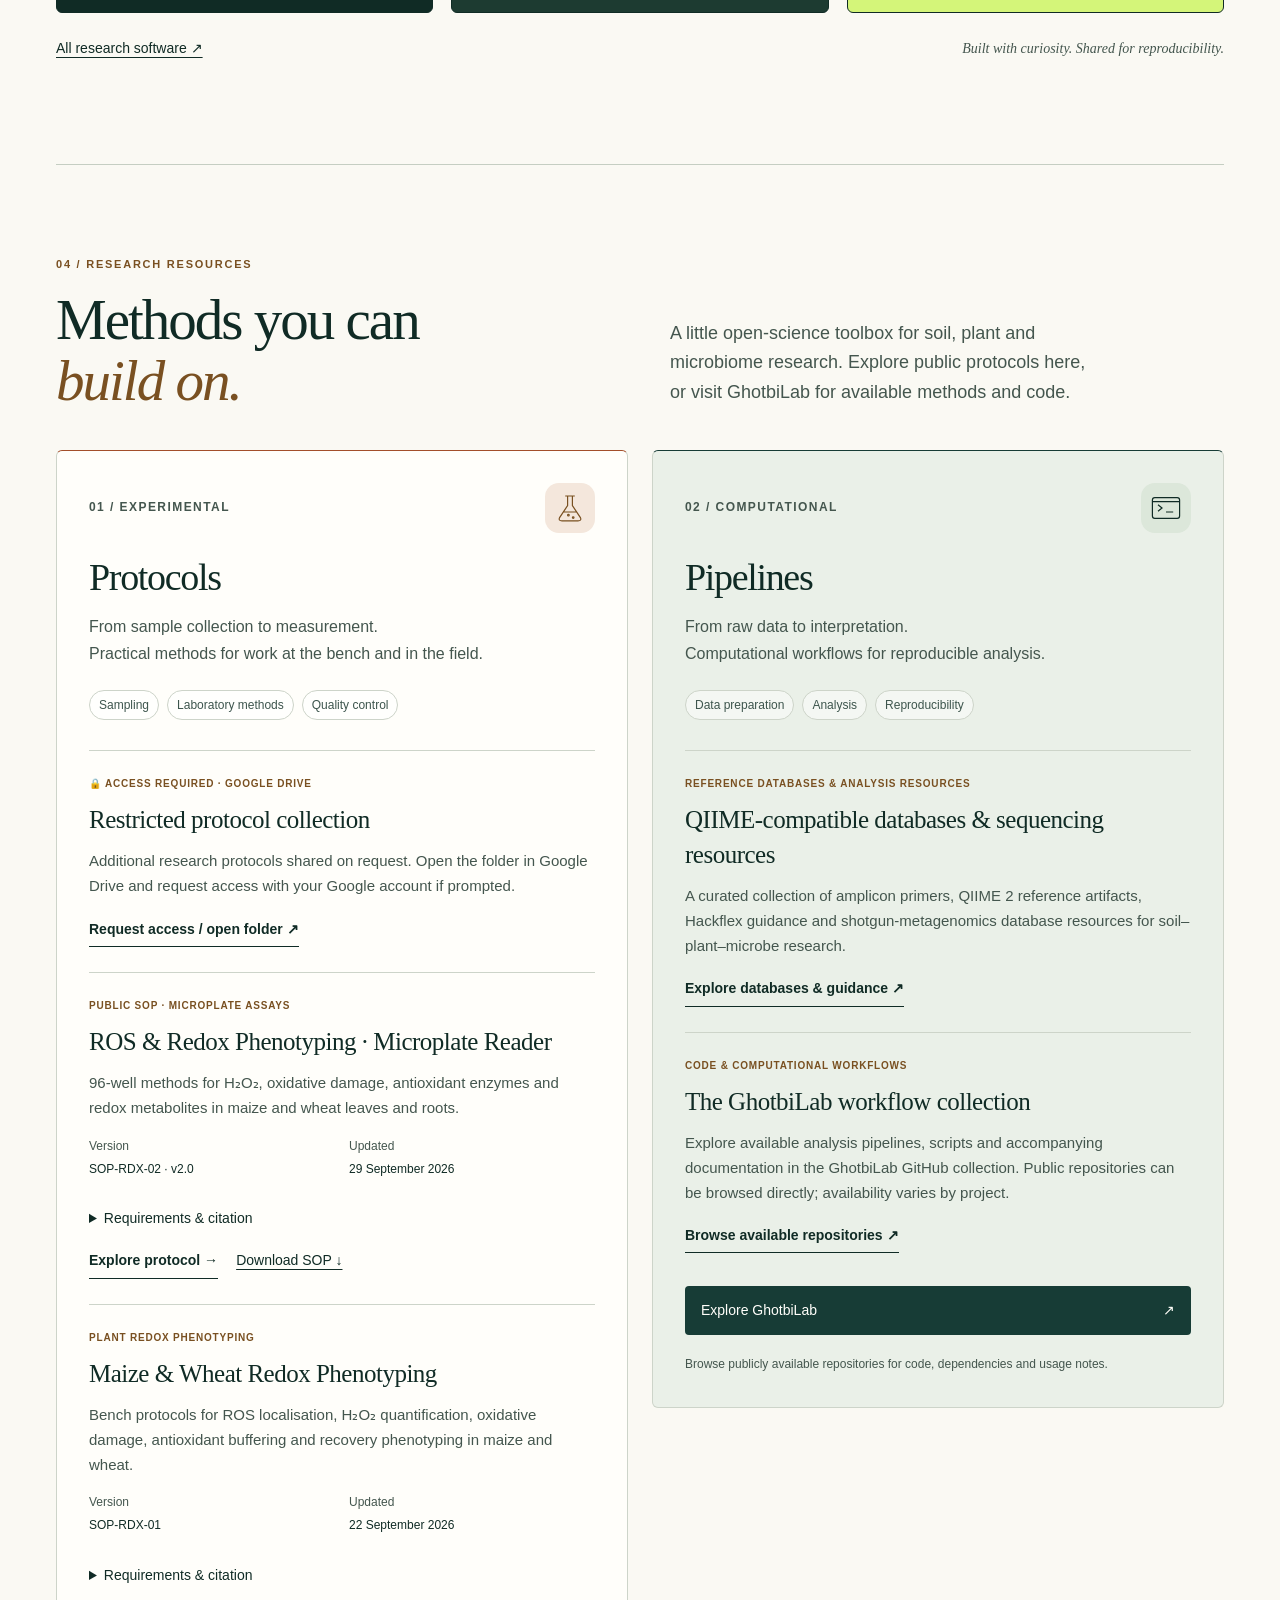
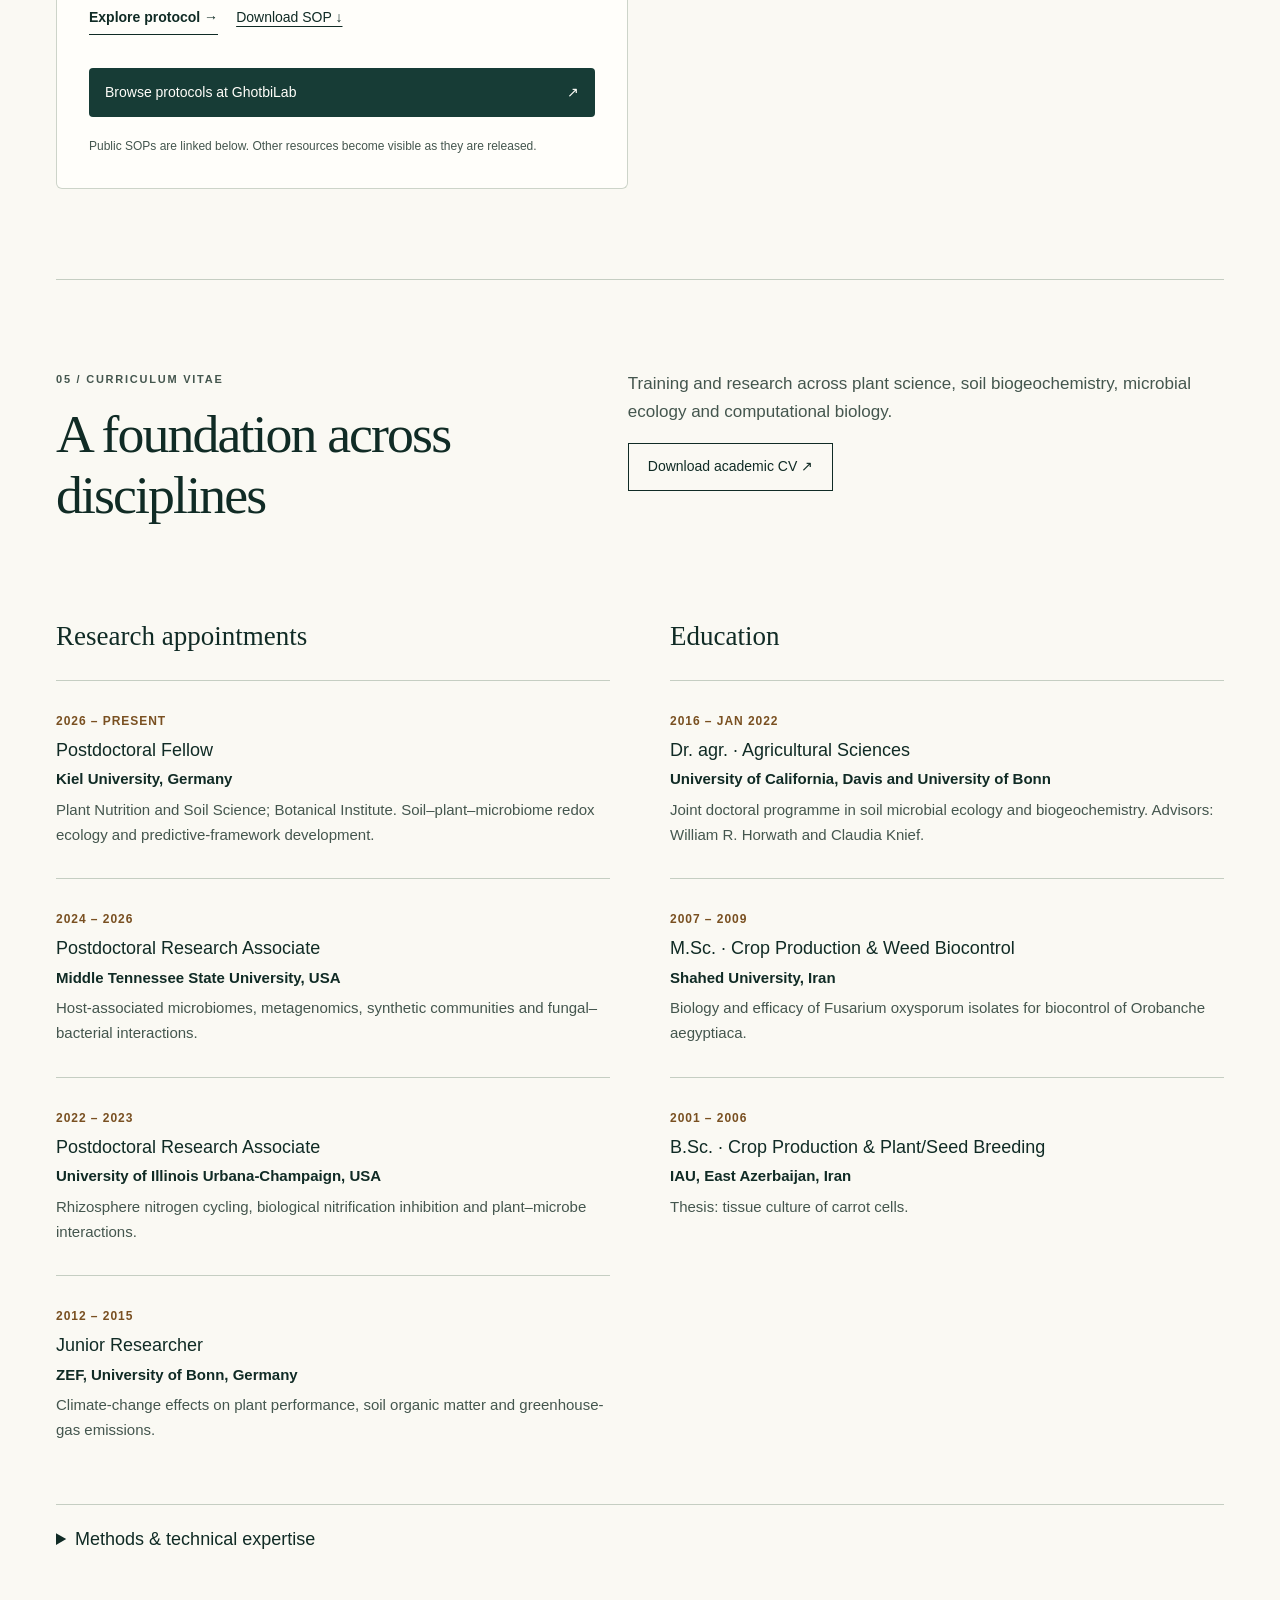
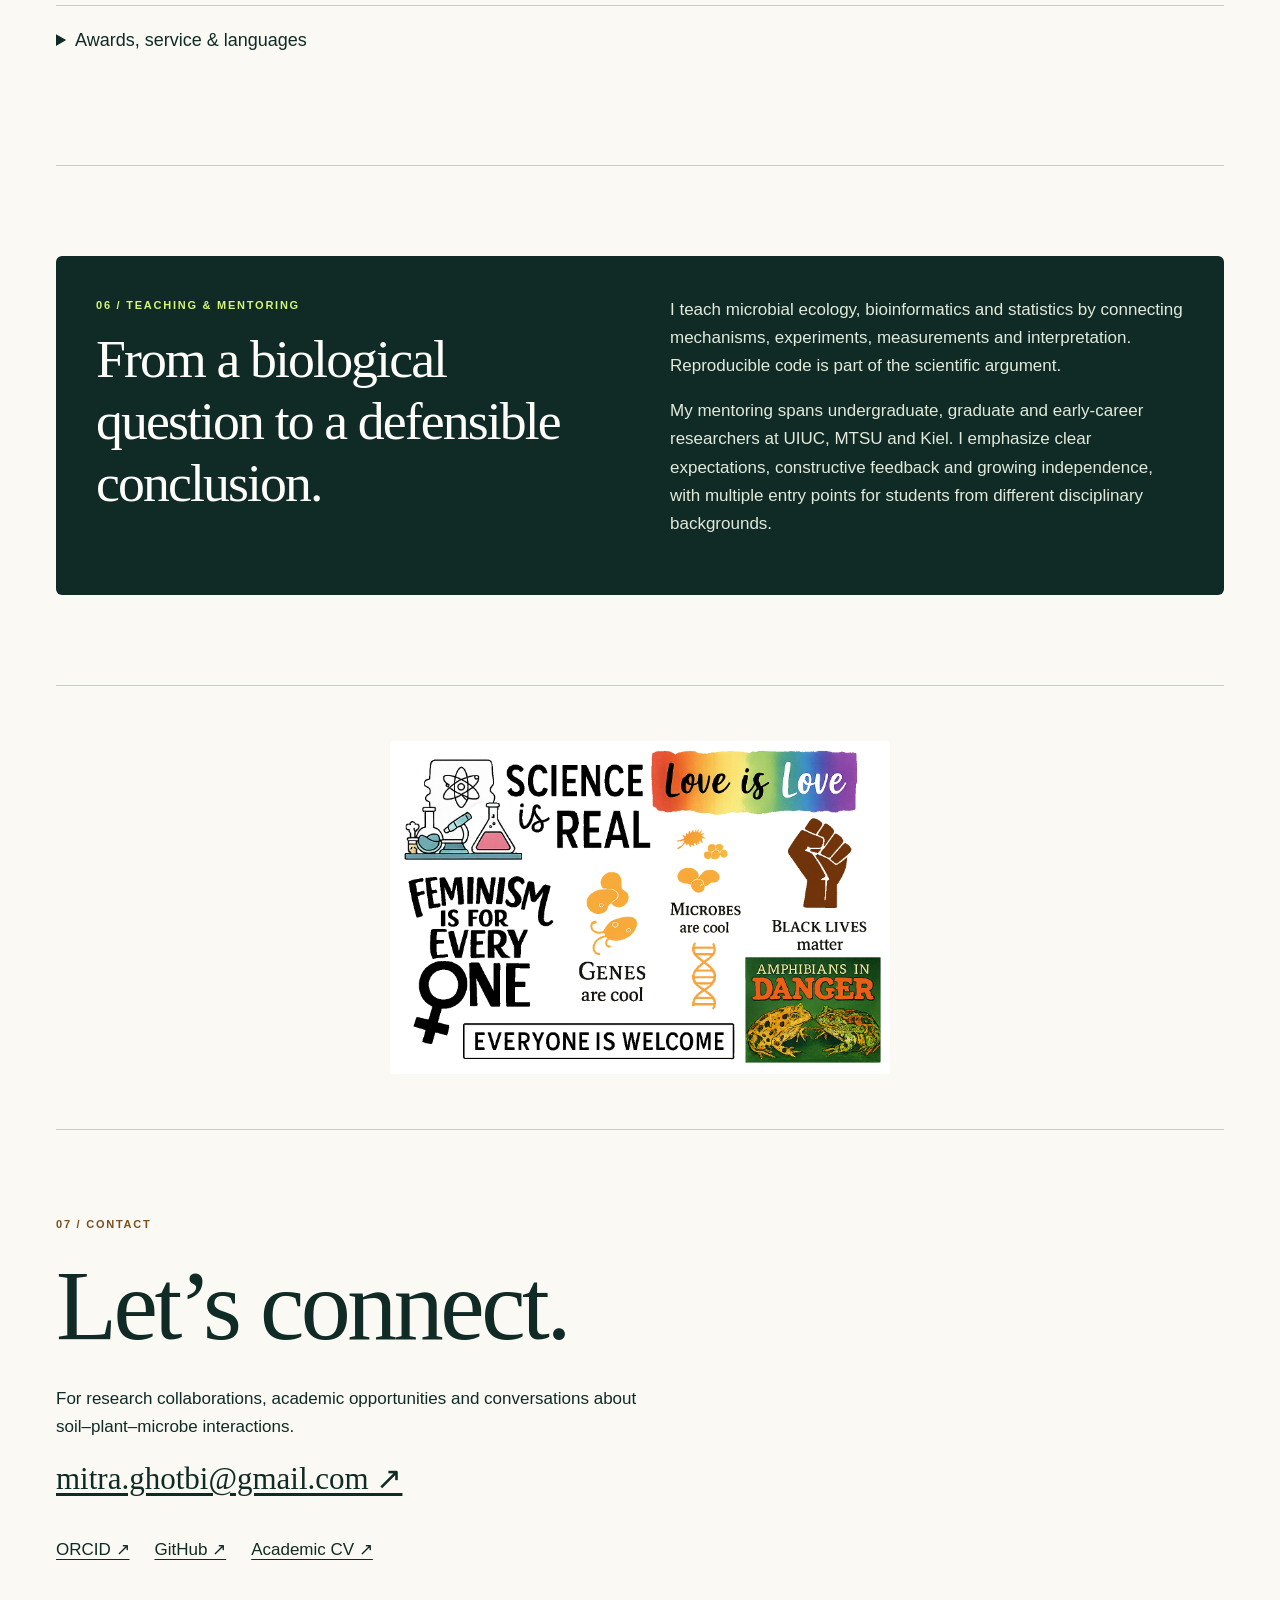
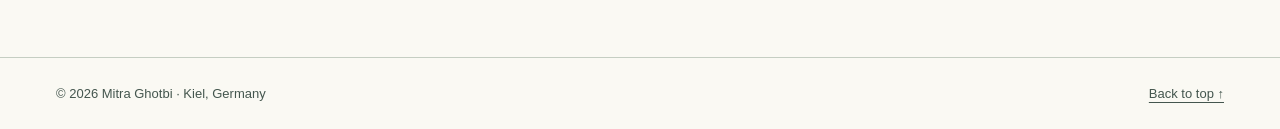
==== commit 286d4073: "z" ====
--- a/index.html
+++ b/index.html
@@ -1,7 +1,8 @@
-<!doctype html><html lang="en"><head><meta charset="utf-8"><meta name="viewport" content="width=device-width,initial-scale=1"><title>Mitra Ghotbi | Microbial ecology & soil biogeochemistry</title><meta name="description" content="Mitra Ghotbi is a soil biogeochemist and microbial ecologist studying soil–plant–microbe interactions, redox resilience and quantitative microbiomes."><meta name="theme-color" content="#173c36"><link rel="stylesheet" href="style.css?v=20260929"><link rel="icon" href="assets/favicon.svg" type="image/svg+xml"></head><body><a class="skip" href="#main">Skip to content</a><header><div class="wrap"><nav aria-label="Main navigation"><a class="wordmark" href="#">Mitra Ghotbi<span style="color:var(--accent)">.</span></a><div class="navlinks"><a href="#research">Research</a><a href="#publications">Publications</a><a href="#software">Software</a><a href="#resources">Resources</a><a href="#cv">CV</a><a href="#contact">Contact</a></div></nav></div></header><main id="main" class="wrap"><div class="hero"><div><p class="eyebrow">Microbial ecology · Soil biogeochemistry</p><h1>Mitra Ghotbi<span>Life at the soil–plant–microbe interface.</span></h1><p class="intro">I study how plants, microorganisms and soil chemistry interact—and how these relationships shape nutrient cycling and recovery from environmental stress.</p><div class="buttons"><a class="button primary" href="#research">Explore my research <span aria-hidden="true">↓</span></a><a class="button" href="assets/Mitra-Ghotbi-CV.pdf">Download CV <span aria-hidden="true">↗</span></a></div></div><figure class="portrait"><img src="assets/mitra-fieldwork.jpg" width="400" height="400" alt="Mitra Ghotbi standing in a maize field"><figcaption>Soil · Plants · Microbes</figcaption></figure></div><div class="affiliation"><span>Postdoctoral Fellow · Kiel University, Germany</span><span>Experiments · Stable isotopes · Microbiomes · Reproducible computation</span></div>
+<!doctype html><html lang="en"><head><meta charset="utf-8"><meta name="viewport" content="width=device-width,initial-scale=1"><title>Mitra Ghotbi | Microbial ecology & soil biogeochemistry</title><meta name="description" content="Mitra Ghotbi is a soil biogeochemist and microbial ecologist studying soil–plant–microbe interactions, redox resilience and quantitative microbiomes."><meta name="theme-color" content="#102b25"><link rel="stylesheet" href="style.css?v=20261026"><link rel="icon" href="assets/favicon.svg" type="image/svg+xml"></head><body><a class="skip" href="#main">Skip to content</a><header><div class="wrap"><nav aria-label="Main navigation"><a class="wordmark" href="#">Mitra Ghotbi<span style="color:var(--accent)">.</span></a><button class="menu-toggle" aria-expanded="false" aria-controls="main-links" type="button">Menu <span aria-hidden="true">＋</span></button><div class="navlinks" id="main-links"><a href="#research">Research</a><a href="#publications">Publications</a><a href="#software">Software</a><a href="#resources">Resources</a><a href="#cv">CV</a><a href="#contact">Contact</a></div></nav></div></header><main id="main" class="wrap"><div class="hero"><div><p class="eyebrow">Microbial ecology · Soil biogeochemistry</p><h1>Mitra Ghotbi<span>Life at the soil–plant–microbe interface.</span></h1><p class="intro">I study how plants, microorganisms and soil chemistry interact—and how these relationships shape nutrient cycling and recovery from environmental stress.</p><div class="buttons"><a class="button primary" href="#research">Explore my research <span aria-hidden="true">↓</span></a><a class="button" href="assets/Mitra-Ghotbi-CV.pdf">Download CV <span aria-hidden="true">↗</span></a></div></div><figure class="portrait"><img src="assets/mitra-fieldwork.jpg" width="400" height="400" alt="Mitra Ghotbi standing in a maize field"><figcaption>Soil · Plants · Microbes</figcaption></figure></div><div class="affiliation"><span>Postdoctoral Fellow · Kiel University, Germany</span><span>Experiments · Stable isotopes · Microbiomes · Reproducible computation</span></div>
 <section id="research"><div class="section-head"><div><p class="eyebrow">01 / Research</p><h2>Connecting processes.<br>Understanding recovery.</h2></div><p>My research connects rhizosphere biology, soil carbon and nitrogen cycling, and host-associated microbiomes. I combine controlled experiments and process measurements with molecular data and quantitative analysis to understand how biological interactions respond to changing environments.</p></div><div class="topics"><article class="topic"><span class="number">01</span><h3>Soil–plant–microbe interactions</h3><p>Plant genotype, microbial partners and environmental stress shape rhizosphere processes, nitrogen cycling and plant performance. My work includes biological nitrification inhibition, microbial inoculation, flooding and herbivory.</p></article><article class="topic"><span class="number">02</span><h3>Redox resilience</h3><p>I investigate how hydrological disturbance reorganizes soil–plant–microbiome function, with a focus on electron-transfer processes, elemental coupling and recovery after flooding and drought.</p></article><article class="topic"><span class="number">03</span><h3>Quantitative microbiomes</h3><p>I integrate amplicon sequencing, metagenomics and reproducible computation to connect microbial community patterns with biological function, including absolute-abundance analysis using spike-in controls.</p></article></div><div class="research-note"><p><strong>Developing independent research directions</strong></p><p>Holobiont redox resilience across the maize domestication gradient, and HYDROREDOX: testing whether event-accessible electron-transfer architecture helps predict recovery after flood–drought cycles.</p></div></section>
 <section id="publications"><div class="section-head"><div><p class="eyebrow">02 / Publications</p><h2>Selected work</h2></div><p>Research across agricultural soils, plant-associated communities and host microbiomes. The downloadable CV includes additional publications and outputs.</p></div><article class="paper"><span class="year">2026</span><div><p class="eyebrow">Communications Biology</p><h3><a href="https://www.nature.com/articles/s42003-026-10820-w">Skin lipid chemistry influences host-microbiome-pathogen interactions in snake fungal disease (ophidiomycosis). <span aria-hidden="true">↗</span></a></h3><p class="authors">Dallas, J.W., Murphy, K.M., Ghotbi, M. et al.</p></div></article><article class="paper"><span class="year">2026</span><div><p class="eyebrow">PLOS Pathogens</p><h3><a href="https://doi.org/10.1371/journal.ppat.1013875">Oo-No: Ophidiomyces ophidiicola-bacterial interactions and the role of skin lipids in development of ophidiomycosis. <span aria-hidden="true">↗</span></a></h3><p class="authors">Dallas, J.W., Ghotbi, M., Rurik, A.J. et al.</p></div></article><article class="paper"><span class="year">2026</span><div><p class="eyebrow">Animal Microbiome</p><h3><a href="https://doi.org/10.1186/s42523-026-00537-w">Effects of environmental setting and diet on the gut microbial ecology of eastern hellbenders. <span aria-hidden="true">↗</span></a></h3><p class="authors">Cummins, C., Sutton, W., McLeod, T. et al., including Ghotbi, M.</p></div></article><article class="paper"><span class="year">2025</span><div><p class="eyebrow">The ISME Journal</p><h3><a href="https://doi.org/10.1093/ismejo/wraf150">Absolute abundance unveils Basidiobolus as a cross-domain bridge indirectly bolstering gut microbiome homeostasis. <span aria-hidden="true">↗</span></a></h3><p class="authors">Ghotbi, M., Stajich, J.E., Dallas, J.W. et al.</p></div></article><article class="paper"><span class="year">2025</span><div><p class="eyebrow">Agriculture, Ecosystems &amp; Environment</p><h3><a href="https://doi.org/10.1016/j.agee.2024.109308">Management and rhizosphere microbial associations modulate genetic-driven nitrogen fate. <span aria-hidden="true">↗</span></a></h3><p class="authors">Ghotbi, M., Ghotbi, M., Kuzyakov, Y. &amp; Horwath, W.R.</p></div></article><article class="paper"><span class="year">2025</span><div><p class="eyebrow">ISME Communications</p><h3><a href="https://doi.org/10.1093/ismeco/ycaf218">From microscale to microbial insights: validating high-throughput microvolume extraction (HiMEx) methods for marine microbial ecology. <span aria-hidden="true">↗</span></a></h3><p class="authors">Ghotbi, M., Ghotbi, M., D’Agostino, E., Kanitz, M. &amp; Needham, D.M.</p></div></article><article class="paper"><span class="year">2025</span><div><p class="eyebrow">ISME Communications</p><h3><a href="https://doi.org/10.1093/ismeco/ycaf120">Greater host influence and promiscuity: how an invasive seaweed host has advantages over co-occurring natives. <span aria-hidden="true">↗</span></a></h3><p class="authors">Ghotbi, M., Bonthond, G., Ghotbi, M., Künzel, S., Needham, D.M. &amp; Weinberger, F.</p></div></article><article class="paper"><span class="year">2023</span><div><p class="eyebrow">Agriculture, Ecosystems &amp; Environment</p><h3><a href="https://doi.org/10.1016/j.agee.2023.108616">The patchiness of soil ¹³C versus the uniformity of ¹⁵N distribution with geomorphic position provides evidence of erosion and accelerated organic matter turnover. <span aria-hidden="true">↗</span></a></h3><p class="authors">Ghotbi, M., Taghizadeh-Mehrjardi, R., Knief, C., Ghotbi, M., Kent, A.D. &amp; Horwath, W.R.</p></div></article><article class="paper"><span class="year">2022</span><div><p class="eyebrow">Applied Soil Ecology</p><h3><a href="https://doi.org/10.1016/j.apsoil.2022.104446">Topographic attributes override impacts of agronomic practices on prokaryotic community structure. <span aria-hidden="true">↗</span></a></h3><p class="authors">Ghotbi, M., Durrer, A., Frindte, K. et al.</p></div></article></section>
-<section id="software"><div class="section-head"><div><p class="eyebrow">03 / Software</p><h2>Open, reproducible science</h2></div><p>I develop R tools and workflows that connect biological questions to transparent, reproducible analysis.</p></div><div class="software"><article id="dspikein"><p class="eyebrow">R / Bioconductor · Version 1.2.0</p><h3>DspikeIn</h3><p><strong>Estimating Absolute Abundance from Microbial Spike-in Controls</strong></p><p>A modular workflow for absolute microbial quantification using single spike-in taxa or synthetic microbial communities. Supports spike-in validation, preprocessing, scaling-factor estimation, absolute-abundance conversion, bias correction and normalization, with phyloseq and TreeSummarizedExperiment compatibility.</p><p><code>BiocManager::install("DspikeIn")</code></p><details><summary>First time using Bioconductor?</summary><p>Install BiocManager first with <code>install.packages("BiocManager")</code>, then run the command above.</p></details><div class="buttons"><a href="https://bioconductor.org/packages/DspikeIn">View on Bioconductor ↗</a><a href="https://bioconductor.org/packages/release/bioc/vignettes/DspikeIn/inst/doc/DspikeIn-with-TSE.html">Documentation ↗</a><a href="https://github.com/mghotbi/DspikeIn">Source code ↗</a></div><p style="margin-top:20px;margin-bottom:0;font-size:14px">MIT licence · <a href="https://doi.org/10.18129/B9.bioc.DspikeIn">Package DOI ↗</a></p></article><article id="hrri"><p class="eyebrow">R / CRAN · Version 1.0.6</p><h3>HRRI</h3><p><strong>Diagnostics for Soil–Plant–Microbial Redox Recovery</strong></p><p>Integrate longitudinal soil, plant and microbial observations to examine redox disturbance and recovery. Includes recovery signatures, fixed-reference domain scores, observation-coverage diagnostics, and conditional calculations of oxygen demand and accessible electron capacity.</p><p><code>install.packages("HRRI")</code></p><div class="buttons"><a href="https://CRAN.R-project.org/package=HRRI">View on CRAN ↗</a><a href="https://mghotbi.github.io/HRRI/">Documentation ↗</a><a href="https://github.com/mghotbi/HRRI">Source code ↗</a></div><p style="margin-top:20px;margin-bottom:0;font-size:14px">R ≥ 4.3.0 · MIT licence · <a href="https://doi.org/10.32614/CRAN.package.HRRI">Package DOI ↗</a></p></article><article id="mycohalo"><div class="software-top"><p class="eyebrow">R / GitHub · Version 0.1.0</p><img class="mycohalo-logo" src="assets/mycohalo-logo.png" width="76" height="88" alt="MycoHalo package logo"></div><h3>MycoHalo</h3><p><strong>Fungal colonies, in full colour.</strong></p><p>Colour-calibrated image analysis for fungal melanization in confrontation assays, developed for <i>Zymoseptoria tritici</i>. Explore colony size and shape, spatial melanization profiles, growth inhibition and diffusion-halo geometry, with plate-level quality-control figures.</p><div class="software-tags"><span>Image analysis</span><span>Fungal–bacterial interactions</span></div><div class="buttons"><a href="https://mghotbi.github.io/MycoHalo/">Explore MycoHalo ↗</a><a href="https://github.com/mghotbi/MycoHalo">Source &amp; installation ↗</a></div><p class="software-note">R ≥ 4.1.0 · MIT licence · Image-derived phenotypes</p></article></div><p class="software-directory"><a href="https://github.com/mghotbi">All research software ↗</a><span>Built with curiosity. Shared for reproducibility.</span></p></section>
+<section id="software"><div class="section-head"><div><p class="eyebrow">03 / Software</p><h2>Open, reproducible science</h2></div><p>I develop R tools and workflows that connect biological questions to transparent, reproducible analysis.</p></div><div class="software"><article id="dspikein"><p class="eyebrow">R / Bioconductor · Version 1.2.0</p><h3>DspikeIn</h3><p><strong>Estimating Absolute Abundance from Microbial Spike-in Controls</strong></p><p>A modular workflow for absolute microbial quantification using single spike-in taxa or synthetic microbial communities. Supports spike-in validation, preprocessing, scaling-factor estimation, absolute-abundance conversion, bias correction and normalization, with phyloseq and TreeSummarizedExperiment compatibility.</p><p><code>BiocManager::install("DspikeIn")</code></p><details><summary>First time using Bioconductor?</summary><p>Install BiocManager first with <code>install.packages("BiocManager")</code>, then run the command above.</p></details><div class="buttons"><a href="https://bioconductor.org/packages/DspikeIn">View on Bioconductor ↗</a><a href="https://bioconductor.org/packages/release/bioc/vignettes/DspikeIn/inst/doc/DspikeIn-with-TSE.html">Documentation ↗</a><a href="https://github.com/mghotbi/DspikeIn">Source code ↗</a></div><p style="margin-top:20px;margin-bottom:0;font-size:14px">MIT licence · <a href="https://doi.org/10.18129/B9.bioc.DspikeIn">Package DOI ↗</a></p></article><article id="hrri"><p class="eyebrow">R / CRAN · Version 1.0.6</p><h3>HRRI</h3><p><strong>Diagnostics for Soil–Plant–Microbial Redox Recovery</strong></p><p>Integrate longitudinal soil, plant and microbial observations to examine redox disturbance and recovery. Includes recovery signatures, fixed-reference domain scores, observation-coverage diagnostics, and conditional calculations of oxygen demand and accessible electron capacity.</p><p><code>install.packages("HRRI")</code></p><div class="buttons"><a href="https://CRAN.R-project.org/package=HRRI">View on CRAN ↗</a><a href="https://mghotbi.github.io/HRRI/">Documentation ↗</a><a href="https://github.com/mghotbi/HRRI">Source code ↗</a></div><p style="margin-top:20px;margin-bottom:0;font-size:14px">R ≥ 4.3.0 · MIT licence · <a href="https://doi.org/10.32614/CRAN.package.HRRI">Package DOI ↗</a></p></article><article id="funmel"><div class="software-top"><p class="eyebrow">R / GitHub · Version 0.4.19</p><span class="package-mark" aria-hidden="true">Fm</span></div><h3>FunMel</h3><p><strong>From fungal confrontation photographs to matched-control results.</strong></p><p>FunMel measures the colour, shape and image-darkness profiles of approximately round <i>Zymoseptoria tritici</i> colonies around another fungus. It separates target colonies from central fungal tissue and connected hyphal growth, preserves image provenance and custom metadata, and compares treatments with their own set controls.</p><div class="software-tags"><span>Colony phenotyping</span><span>Matched controls</span></div><pre><code>install.packages("remotes")
+remotes::install_github("mghotbi/FunMel")</code></pre><details><summary>Installation requirements</summary><p>Restart R before loading an updated package. R ≥ 4.1 and source-compilation tools are required: Xcode Command Line Tools on macOS, matching Rtools on Windows, or R development tools and ImageMagick development libraries on Linux. For installed tutorials, use <code>build_vignettes=TRUE</code> during installation.</p></details><div class="buttons"><a href="https://mghotbi.github.io/FunMel/index.html">Explore FunMel ↗</a><a href="https://mghotbi.github.io/FunMel/articles/FunMel.html">Get started ↗</a><a href="https://mghotbi.github.io/FunMel/articles/Real-14-day.html">Real 14-day tutorial ↗</a><a href="https://mghotbi.github.io/FunMel/articles/Function-examples.html">Function examples ↗</a><a href="https://mghotbi.github.io/FunMel/reference/index.html">Reference ↗</a><a href="https://mghotbi.github.io/FunMel/news/index.html">Changelog ↗</a><a href="https://github.com/mghotbi/FunMel">Source code ↗</a></div></article></div><p class="software-directory"><a href="https://github.com/mghotbi">All research software ↗</a><span>Built with curiosity. Shared for reproducibility.</span></p></section>
 <section id="resources" class="methods-section" aria-labelledby="methods-title">
   <div class="methods-heading"><div><p class="eyebrow">04 / Research resources</p><h2 id="methods-title">Methods you can<br><em>build on.</em></h2></div><p>A little open-science toolbox for soil, plant and microbiome research. Explore public protocols here, or visit GhotbiLab for available methods and code.</p></div>
   <div class="methods-collections">
@@ -20,8 +21,8 @@
       <a class="collection-link" href="https://github.com/GhotbiLab">Explore GhotbiLab <span aria-hidden="true">↗</span></a><p class="collection-footnote">Browse publicly available repositories for code, dependencies and usage notes.</p>
     </article>
   </div>
-  <noscript><p><a href="protocols/plate-reader-redox-phenotyping.html">Plate-reader ROS &amp; redox phenotyping</a> · <a href="protocols/maize-wheat-redox-phenotyping.html">Maize &amp; wheat redox phenotyping</a> · <a href="https://github.com/GhotbiLab">GhotbiLab protocols &amp; pipelines</a></p></noscript>
-</section><section id="cv"><div class="section-head"><div><p class="eyebrow">05 / Curriculum vitae</p><h2>A foundation across disciplines</h2></div><div><p>Training and research across plant science, soil biogeochemistry, microbial ecology and computational biology.</p><a class="button" href="assets/Mitra-Ghotbi-CV.pdf">Download academic CV ↗</a></div></div><div class="cv-grid"><div><h3 class="subheading">Research appointments</h3><article class="cv-item"><span class="date">2026 – present</span><h3>Postdoctoral Fellow</h3><p><strong>Kiel University, Germany</strong></p><p>Plant Nutrition and Soil Science; Botanical Institute. Soil–plant–microbiome redox ecology and predictive-framework development.</p></article><article class="cv-item"><span class="date">2024 – 2026</span><h3>Postdoctoral Research Associate</h3><p><strong>Middle Tennessee State University, USA</strong></p><p>Host-associated microbiomes, metagenomics, synthetic communities and fungal–bacterial interactions.</p></article><article class="cv-item"><span class="date">2022 – 2023</span><h3>Postdoctoral Research Associate</h3><p><strong>University of Illinois Urbana-Champaign, USA</strong></p><p>Rhizosphere nitrogen cycling, biological nitrification inhibition and plant–microbe interactions.</p></article><article class="cv-item"><span class="date">2012 – 2015</span><h3>Junior Researcher</h3><p><strong>ZEF, University of Bonn, Germany</strong></p><p>Climate-change effects on plant performance, soil organic matter and greenhouse-gas emissions.</p></article></div><div><h3 class="subheading">Education</h3><article class="cv-item"><span class="date">2016 – 2022</span><h3>Dr. agr. · Agricultural Sciences</h3><p><strong>University of Bonn & University of California, Davis</strong></p><p>Joint doctoral programme in soil microbial ecology and biogeochemistry. Advisors: Claudia Knief and William R. Horwath.</p></article><article class="cv-item"><span class="date">2007 – 2009</span><h3>M.Sc. · Crop Production & Weed Biocontrol</h3><p><strong>Shahed University, Iran</strong></p><p>Biology and efficacy of Fusarium oxysporum isolates for biocontrol of Orobanche aegyptiaca.</p></article><article class="cv-item"><span class="date">2001 – 2006</span><h3>B.Sc. · Crop Production & Plant/Seed Breeding</h3><p><strong>IAU, East Azerbaijan, Iran</strong></p><p>Thesis: tissue culture of carrot cells.</p></article></div></div><details class="details"><summary>Methods & technical expertise</summary><div class="cv-grid"><div><h3>Experimental & molecular</h3><p>Greenhouse, mesocosm and field experiments; rhizosphere processes; microbial inoculation and synthetic communities; plant, root, soil and gas measurements; stable isotopes; DNA/RNA workflows; 16S/ITS profiling; metagenomics and transcriptomic analysis.</p></div><div><h3>Computational & statistical</h3><p>R, Bioconductor and Linux; mixed models, multivariate analysis and ecological networks; genome-resolved workflows; reproducible pipelines and R package development. Additional tools include TASSEL, Cytoscape, Gephi, SigmaPlot and GenGIS.</p></div></div></details><details class="details"><summary>Awards, service & languages</summary><ul><li>ISME19 Travel Grant (2024); FEMS Congress Grant (2023).</li><li>PhD Project Scholarship, UC Davis (2015–2017); WASCAL Scholarship, University of Bonn (2012–2014).</li><li>Earlier awards include IFOAM, NAAEE, ICM9, EWRS and IWSS support.</li><li>ISME community mentoring; journal peer review, including The ISME Journal and Applied Soil Ecology.</li><li>Memberships: ISME, MSA, ASA, CSSA, SSSA and FEMS.</li><li>Persian/Farsi (native), English (fluent), German (B1).</li></ul></details></section>
+  <noscript><p><a href="https://github.com/mghotbi/QIIME-compatible-database">QIIME-compatible databases &amp; sequencing resources</a> · <a href="https://drive.google.com/drive/folders/1F76FxJrMChos5CgjyWPgHUF178bcI37W?usp=drive_link">🔒 Restricted protocol collection — request access</a> · <a href="protocols/plate-reader-redox-phenotyping.html">Plate-reader ROS &amp; redox phenotyping</a> · <a href="protocols/maize-wheat-redox-phenotyping.html">Maize &amp; wheat redox phenotyping</a> · <a href="https://github.com/GhotbiLab">GhotbiLab protocols &amp; pipelines</a></p></noscript>
+</section><section id="cv"><div class="section-head"><div><p class="eyebrow">05 / Curriculum vitae</p><h2>A foundation across disciplines</h2></div><div><p>Training and research across plant science, soil biogeochemistry, microbial ecology and computational biology.</p><a class="button" href="assets/Mitra-Ghotbi-CV.pdf">Download academic CV ↗</a></div></div><div class="cv-grid"><div><h3 class="subheading">Research appointments</h3><article class="cv-item"><span class="date">2026 – present</span><h3>Postdoctoral Fellow</h3><p><strong>Kiel University, Germany</strong></p><p>Plant Nutrition and Soil Science; Botanical Institute. Soil–plant–microbiome redox ecology and predictive-framework development.</p></article><article class="cv-item"><span class="date">2024 – 2026</span><h3>Postdoctoral Research Associate</h3><p><strong>Middle Tennessee State University, USA</strong></p><p>Host-associated microbiomes, metagenomics, synthetic communities and fungal–bacterial interactions.</p></article><article class="cv-item"><span class="date">2022 – 2023</span><h3>Postdoctoral Research Associate</h3><p><strong>University of Illinois Urbana-Champaign, USA</strong></p><p>Rhizosphere nitrogen cycling, biological nitrification inhibition and plant–microbe interactions.</p></article><article class="cv-item"><span class="date">2012 – 2015</span><h3>Junior Researcher</h3><p><strong>ZEF, University of Bonn, Germany</strong></p><p>Climate-change effects on plant performance, soil organic matter and greenhouse-gas emissions.</p></article></div><div><h3 class="subheading">Education</h3><article class="cv-item"><span class="date">2016 – Jan 2022</span><h3>Dr. agr. · Agricultural Sciences</h3><p><strong>University of California, Davis and University of Bonn</strong></p><p>Joint doctoral programme in soil microbial ecology and biogeochemistry. Advisors: William R. Horwath and Claudia Knief.</p></article><article class="cv-item"><span class="date">2007 – 2009</span><h3>M.Sc. · Crop Production & Weed Biocontrol</h3><p><strong>Shahed University, Iran</strong></p><p>Biology and efficacy of Fusarium oxysporum isolates for biocontrol of Orobanche aegyptiaca.</p></article><article class="cv-item"><span class="date">2001 – 2006</span><h3>B.Sc. · Crop Production & Plant/Seed Breeding</h3><p><strong>IAU, East Azerbaijan, Iran</strong></p><p>Thesis: tissue culture of carrot cells.</p></article></div></div><details class="details"><summary>Methods & technical expertise</summary><div class="cv-grid"><div><h3>Experimental & molecular</h3><p>Greenhouse, mesocosm and field experiments; rhizosphere processes; microbial inoculation and synthetic communities; plant, root, soil and gas measurements; stable isotopes; DNA/RNA workflows; 16S/ITS profiling; metagenomics and transcriptomic analysis.</p></div><div><h3>Computational & statistical</h3><p>R, Bioconductor and Linux; mixed models, multivariate analysis and ecological networks; genome-resolved workflows; reproducible pipelines and R package development. Additional tools include TASSEL, Cytoscape, Gephi, SigmaPlot and GenGIS.</p></div></div></details><details class="details"><summary>Awards, service & languages</summary><ul><li>ISME19 Travel Grant (2024); FEMS Congress Grant (2023).</li><li>PhD Project Scholarship, UC Davis (2015–2017); WASCAL Scholarship, University of Bonn (2012–2014).</li><li>Earlier awards include IFOAM, NAAEE, ICM9, EWRS and IWSS support.</li><li>ISME community mentoring; journal peer review, including The ISME Journal and Applied Soil Ecology.</li><li>Memberships: ISME, MSA, ASA, CSSA, SSSA and FEMS.</li><li>Persian/Farsi (native), English (fluent), German (B1).</li></ul></details></section>
 <section id="teaching"><div class="teaching"><div><p class="eyebrow">06 / Teaching & mentoring</p><h2>From a biological question to a defensible conclusion.</h2></div><div><p>I teach microbial ecology, bioinformatics and statistics by connecting mechanisms, experiments, measurements and interpretation. Reproducible code is part of the scientific argument.</p><p>My mentoring spans undergraduate, graduate and early-career researchers at UIUC, MTSU and Kiel. I emphasize clear expectations, constructive feedback and growing independence, with multiple entry points for students from different disciplinary backgrounds.</p></div></div></section>
-<aside class="values-art" aria-label="Science and inclusion"><img src="assets/science-and-inclusion.gif" width="1536" height="1024" loading="lazy" alt="Science and inclusion artwork: love is love, Black lives matter, microbes and genes are cool, amphibians in danger, and everyone is welcome."></aside><div id="contact" class="contact"><p class="eyebrow">07 / Contact</p><h2>Let’s connect.</h2><p>For research collaborations, academic opportunities and conversations about soil–plant–microbe interactions.</p><a class="statement" href="mailto:mitra.ghotbi@gmail.com">mitra.ghotbi@gmail.com ↗</a><div class="contact-links"><a href="https://orcid.org/0000-0001-9185-9993">ORCID ↗</a><a href="https://github.com/mghotbi">GitHub ↗</a><a href="assets/Mitra-Ghotbi-CV.pdf">Academic CV ↗</a></div></div></main><footer><div class="wrap footer-row"><span>© 2026 Mitra Ghotbi · Kiel, Germany</span><a href="#">Back to top ↑</a></div></footer><script src="resources.js?v=20260929"></script></body></html>
+<aside class="values-art" aria-label="Science and inclusion"><img src="assets/science-and-inclusion.gif" width="1536" height="1024" loading="lazy" alt="Science and inclusion artwork: love is love, Black lives matter, microbes and genes are cool, amphibians in danger, and everyone is welcome."></aside><div id="contact" class="contact"><p class="eyebrow">07 / Contact</p><h2>Let’s connect.</h2><p>For research collaborations, academic opportunities and conversations about soil–plant–microbe interactions.</p><a class="statement" href="mailto:mitra.ghotbi@gmail.com">mitra.ghotbi@gmail.com ↗</a><div class="contact-links"><a href="https://orcid.org/0000-0001-9185-9993">ORCID ↗</a><a href="https://github.com/mghotbi">GitHub ↗</a><a href="assets/Mitra-Ghotbi-CV.pdf">Academic CV ↗</a></div></div></main><footer><div class="wrap footer-row"><span>© 2026 Mitra Ghotbi · Kiel, Germany</span><a href="#">Back to top ↑</a></div></footer><script src="resources.js?v=20261026"></script><script src="interactions.js?v=20261026"></script></body></html>
 
--- a/style.css
+++ b/style.css
@@ -73,4 +73,13 @@
 @media(max-width:1000px){.software{grid-template-columns:1fr 1fr}.software article:last-child{grid-column:1/-1}.software article:last-child p{max-width:750px}}
 @media(max-width:650px){.software{grid-template-columns:1fr}.software article:last-child{grid-column:auto}.protocol-grid{grid-template-columns:1fr}.software article{padding:26px}.method-collection{padding:25px}.software-directory{display:block}.software-directory span{display:block;margin-top:12px}.protocol-hero{padding-top:45px}}
 @media(prefers-reduced-motion:reduce){html{scroll-behavior:auto}}
-.mycohalo-logo{width:76px;height:88px;object-fit:contain;margin-top:-10px;margin-bottom:-20px}.software-top .eyebrow{max-width:150px}
+.software-top .eyebrow{max-width:150px}
+
+/* October 2026 — botanical editorial */
+:root{--paper:#faf9f3;--ink:#102b25;--muted:#44564e;--line:#c5cec2;--accent:#795021;--white:#fffefa;--lime:#d4f579}
+body{overflow-wrap:break-word}header{position:sticky;top:0;z-index:20;background:var(--ink);color:var(--white);border-color:#355047}header .wordmark span{color:var(--lime)!important}.wordmark{font-weight:700;font-size:27px}nav{min-height:80px}.navlinks a{padding:10px 0;border-bottom:2px solid transparent}.navlinks a:hover,.navlinks a.active{color:var(--lime);border-color:var(--lime)}.menu-toggle{display:none}.wrap{max-width:1320px}.hero{position:relative;background:var(--ink);color:var(--white);box-shadow:0 0 0 100vmax var(--ink);clip-path:inset(0 -100vmax);padding:90px 0;gap:70px}.hero .eyebrow{color:var(--lime)}h1{font-size:clamp(58px,7.3vw,98px)}h1 span{font-size:.49em;max-width:620px;color:#e1edce}.hero .intro{color:#d6e0d6;max-width:560px}.hero .button{border-color:#b2c6b3;color:var(--white);border-radius:4px;min-height:48px}.hero .button.primary{background:var(--lime);color:var(--ink);border-color:var(--lime)}.hero .button:hover{background:white;color:var(--ink)}.portrait{position:relative;transform:rotate(3deg)}.portrait img{border:1px solid #77977d;border-radius:160px 160px 12px 12px;box-shadow:16px 16px 0 #28463a;aspect-ratio:1;object-fit:cover}.portrait figcaption{color:var(--lime);margin-top:30px}.affiliation{position:relative;background:var(--lime);box-shadow:0 0 0 100vmax var(--lime);clip-path:inset(0 -100vmax);color:var(--ink);font-size:13px;font-weight:600;padding:22px 0;border:0}section{padding:90px 0}.section-head{grid-template-columns:1fr 1.2fr;gap:75px;align-items:start;margin-bottom:45px}h2{font-size:clamp(36px,4.2vw,54px)}.eyebrow{color:var(--accent);font-size:11px;letter-spacing:.16em}.topics{gap:20px}.topic{background:#eff2e8;padding:28px;border:1px solid var(--line);border-radius:5px}.topic h3{font-size:22px;font-weight:600}.topic .number{color:var(--ink);font-size:38px}.research-note{border-left:3px solid var(--ink);background:transparent;padding:10px 25px;margin-top:36px}.paper{padding:28px 0;transition:padding .2s,background .2s}.paper:hover{background:#edf1e6;padding-left:12px}.paper h3{font-size:21px}.year{font-weight:700}.software{gap:18px}.software article,.software article:nth-child(2),.software article:nth-child(3){border-radius:6px;background:#102b25;color:#fffefa;border-color:#102b25;padding:29px 25px;box-shadow:none}.software article:nth-child(2){background:#1d3b31}.software article:nth-child(3){background:#d4f579;color:#102b25}.software article .eyebrow{color:#d4f579}.software article:nth-child(3) .eyebrow{color:#344a20}.software article h3{font-size:44px}.software article .buttons a{color:inherit;border-color:currentColor;line-height:1.6;padding:7px 0}.software article a:hover{color:#c6ee6e}.software article:nth-child(3) a:hover{color:#614013}.software article code{background:#ffffff13;color:inherit;font-size:12px;padding:10px}.software article:nth-child(3) code{background:#ffffff75}.software article pre{white-space:pre-wrap;overflow-wrap:anywhere;margin:22px 0}.software article summary{font-size:14px}.software-tags span{border-color:#668139;color:#102b25}.package-mark{display:grid;place-items:center;border:1px solid #102b25;border-radius:50%;width:48px;height:48px;flex-shrink:0;font-family:Georgia,serif;font-size:25px}.method-collection{border-radius:6px;box-shadow:none}.collection-link{border-radius:4px}.cv-item{padding:25px 0}.cv-item strong{color:var(--ink)}.cv-item .date{font-weight:700}.teaching{background:var(--ink);color:var(--white);padding:40px;border-radius:6px}.teaching .eyebrow{color:var(--lime)}.teaching p{color:#e1e9db}.values-art{padding:55px 0}.values-art img{max-width:500px}.contact{padding:85px 0}.contact h2{font-size:clamp(58px,8vw,100px)}.contact>p:not(.eyebrow){max-width:590px}.contact-links a{min-height:44px;display:inline-flex;align-items:center}a:focus-visible,button:focus-visible,summary:focus-visible{outline:3px solid #b77412;outline-offset:5px}header a:focus-visible,.hero a:focus-visible{outline-color:var(--lime)}.topic,.software article,.method-collection{transition:transform .25s,box-shadow .25s}@media(hover:hover){.topic:hover,.software article:hover,.method-collection:hover{transform:translateY(-5px);box-shadow:0 16px 24px #102b2512}}
+@media(min-width:761px){.hero>div{animation:enter .7s ease both}.portrait{animation:portrait-enter .9s ease both}}@keyframes enter{from{opacity:0;transform:translateY(16px)}to{opacity:1;transform:translateY(0)}}@keyframes portrait-enter{from{opacity:0;transform:translateY(18px) rotate(0)}to{opacity:1;transform:translateY(0) rotate(3deg)}}
+@media(max-width:1000px){.hero{gap:35px}.navlinks{gap:15px}.section-head{gap:35px}}
+@media(max-width:760px){.wrap{padding:0 22px}nav{flex-direction:row;align-items:center;min-height:72px;padding:12px 0;flex-wrap:wrap;gap:0}.wordmark{font-size:24px}.menu-toggle{display:block;border:1px solid #7f9a81;background:transparent;color:white;padding:10px 14px;font:inherit;font-size:14px;min-height:44px;border-radius:4px}.navlinks{width:100%;display:flex;flex-wrap:wrap;padding-top:12px;gap:4px 20px}.js .navlinks{display:none}.js .navlinks.open{display:flex}.navlinks a{min-height:44px;display:inline-flex;align-items:center}.hero{padding:55px 0 50px;grid-template-columns:1fr;gap:38px}h1{font-size:64px}.hero .intro{font-size:17px}.hero .buttons{gap:10px}.hero .button{padding:11px 14px;font-size:13px}.portrait{max-width:280px;width:80%;justify-self:center}.portrait figcaption{margin-top:24px}.affiliation{font-size:12px;padding:18px 0}.section-head{grid-template-columns:1fr;gap:14px;margin-bottom:28px}section{padding:56px 0}.topics,.cv-grid,.teaching{grid-template-columns:1fr}.topic{padding:24px}.paper h3{font-size:18px}.paper{gap:14px}.teaching{padding:26px;gap:15px}.software article{padding:26px}.contact{padding:55px 0}.statement{font-size:clamp(20px,5.6vw,30px)}html{scroll-padding-top:92px}}
+@media(prefers-reduced-motion:reduce){*,*::before,*::after{animation:none!important;transition:none!important;scroll-behavior:auto!important}.portrait{transform:none}}
+@media print{header,.menu-toggle{display:none}.hero,.affiliation{box-shadow:none;clip-path:none;background:white;color:black}.hero .intro,.hero h1 span,.hero .eyebrow{color:black}.software article,.software article:nth-child(2),.software article:nth-child(3),.teaching{background:white;color:black}.software article .eyebrow,.teaching p{color:black}.portrait{transform:none}}
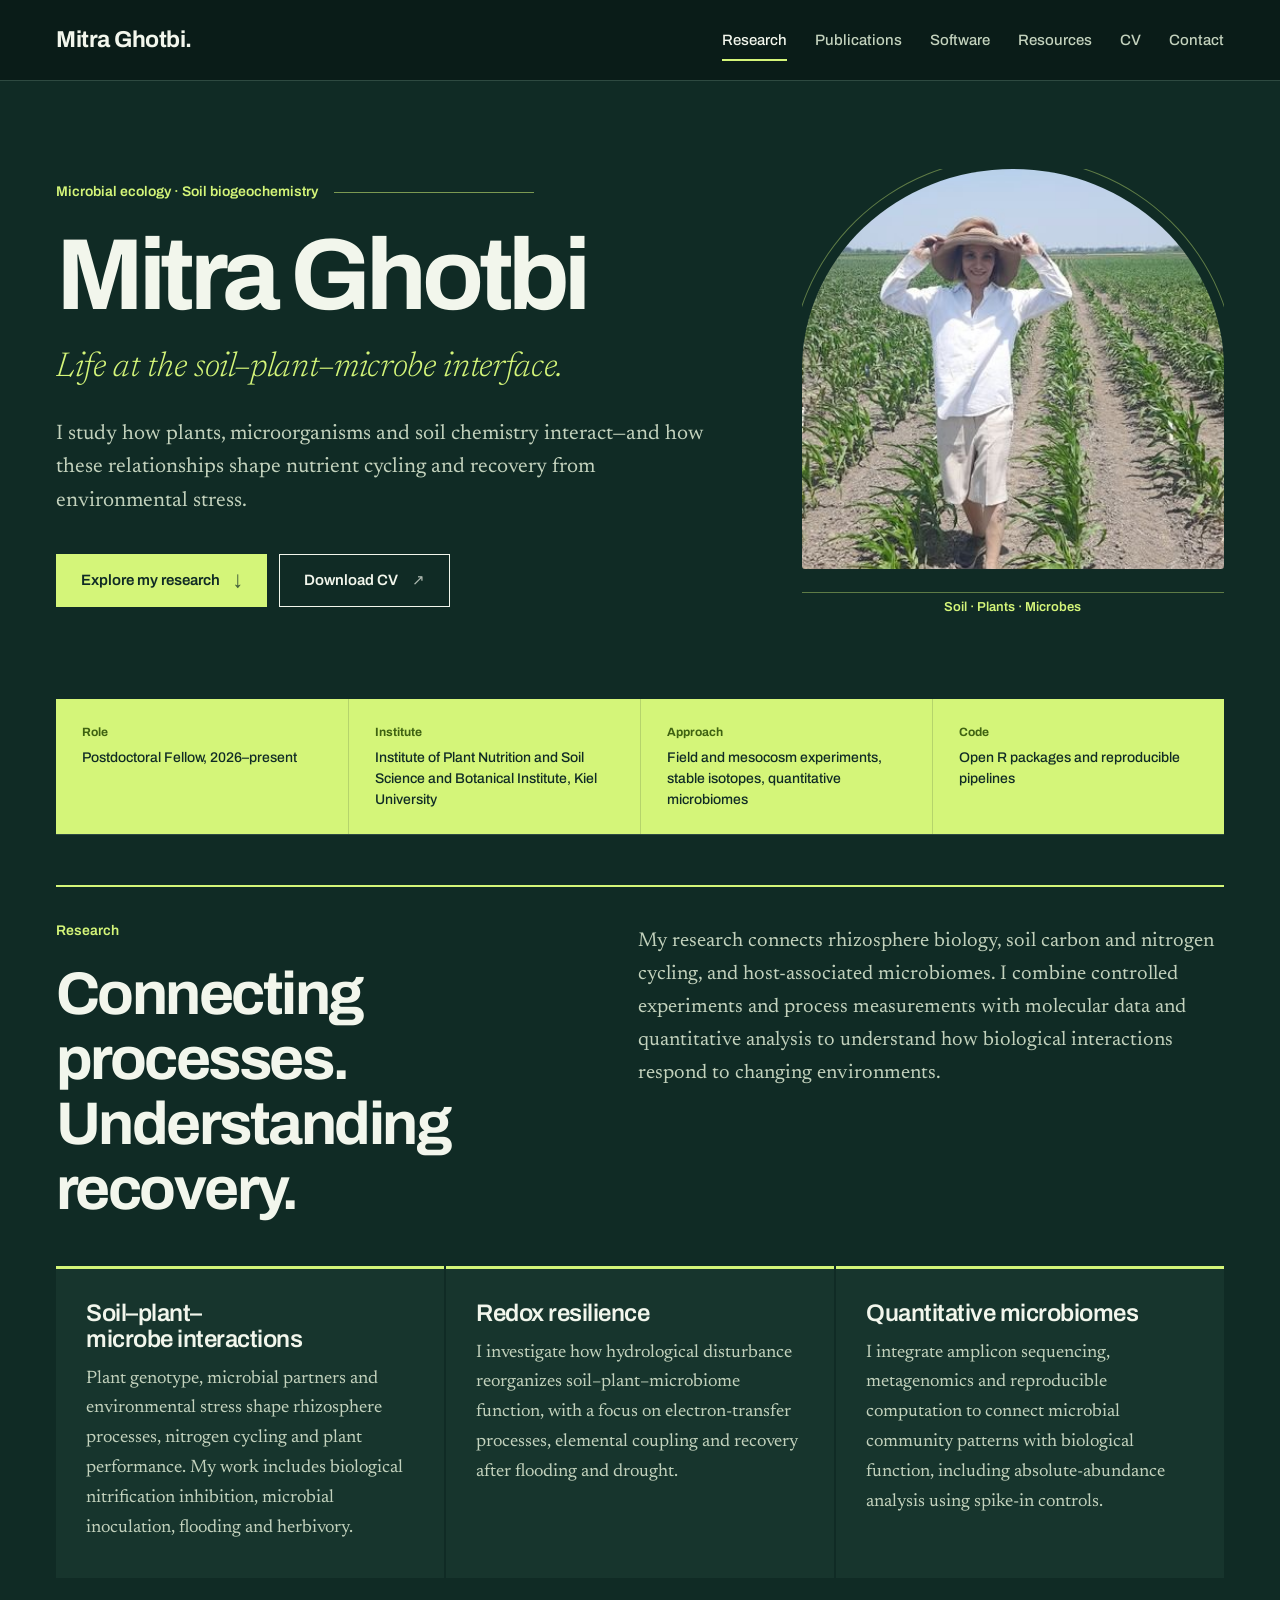
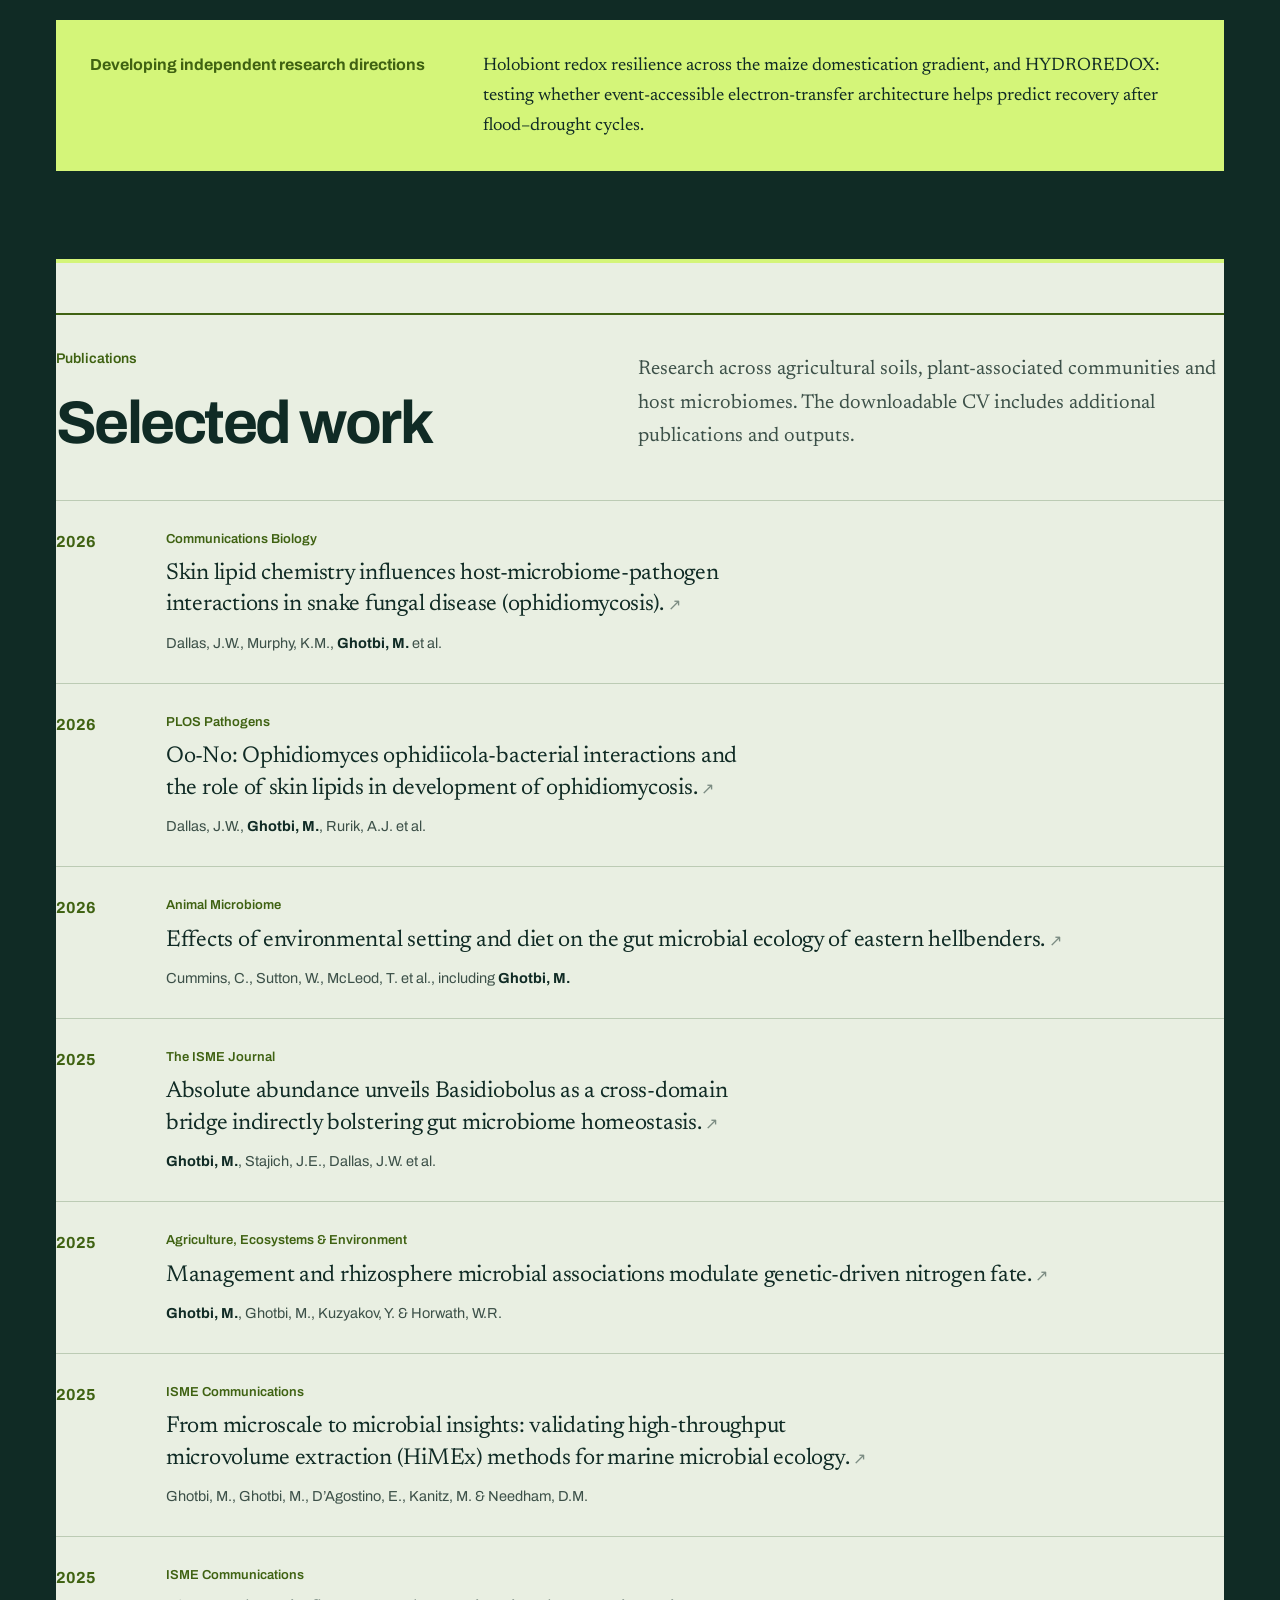
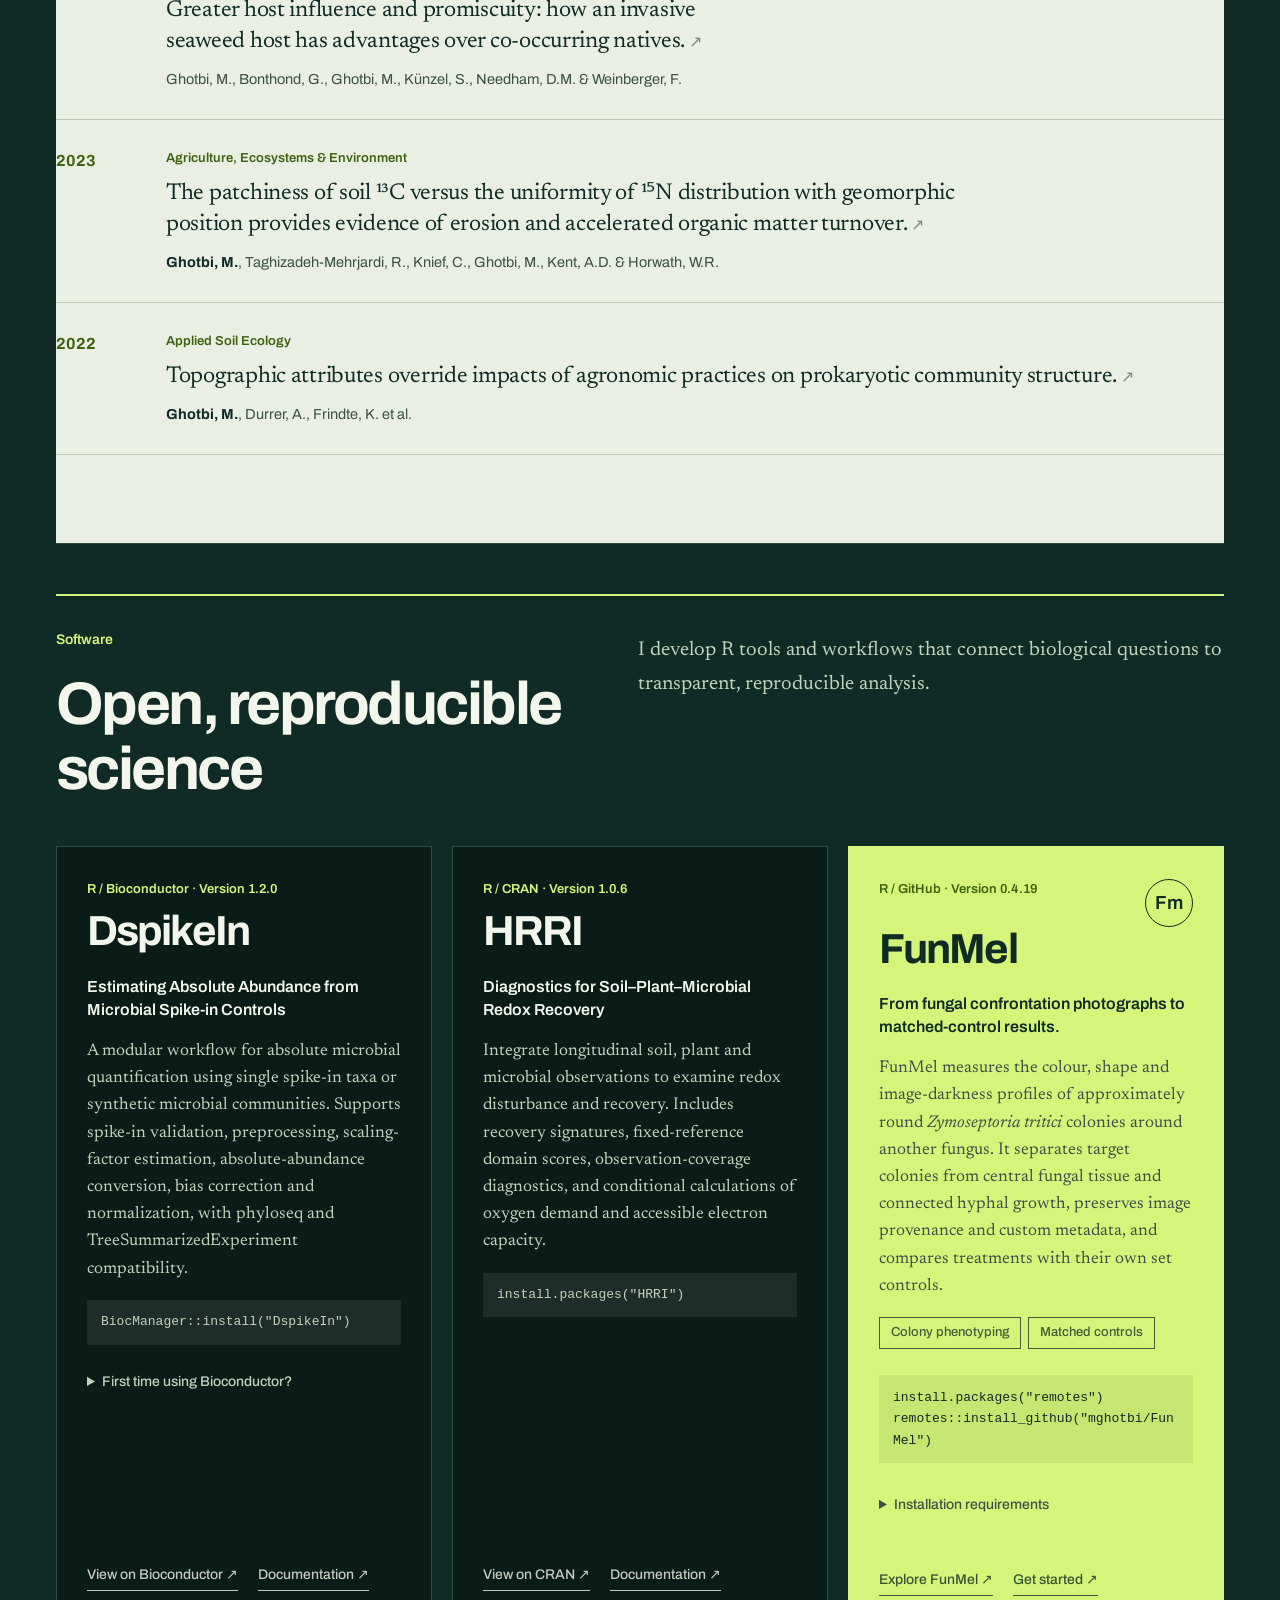
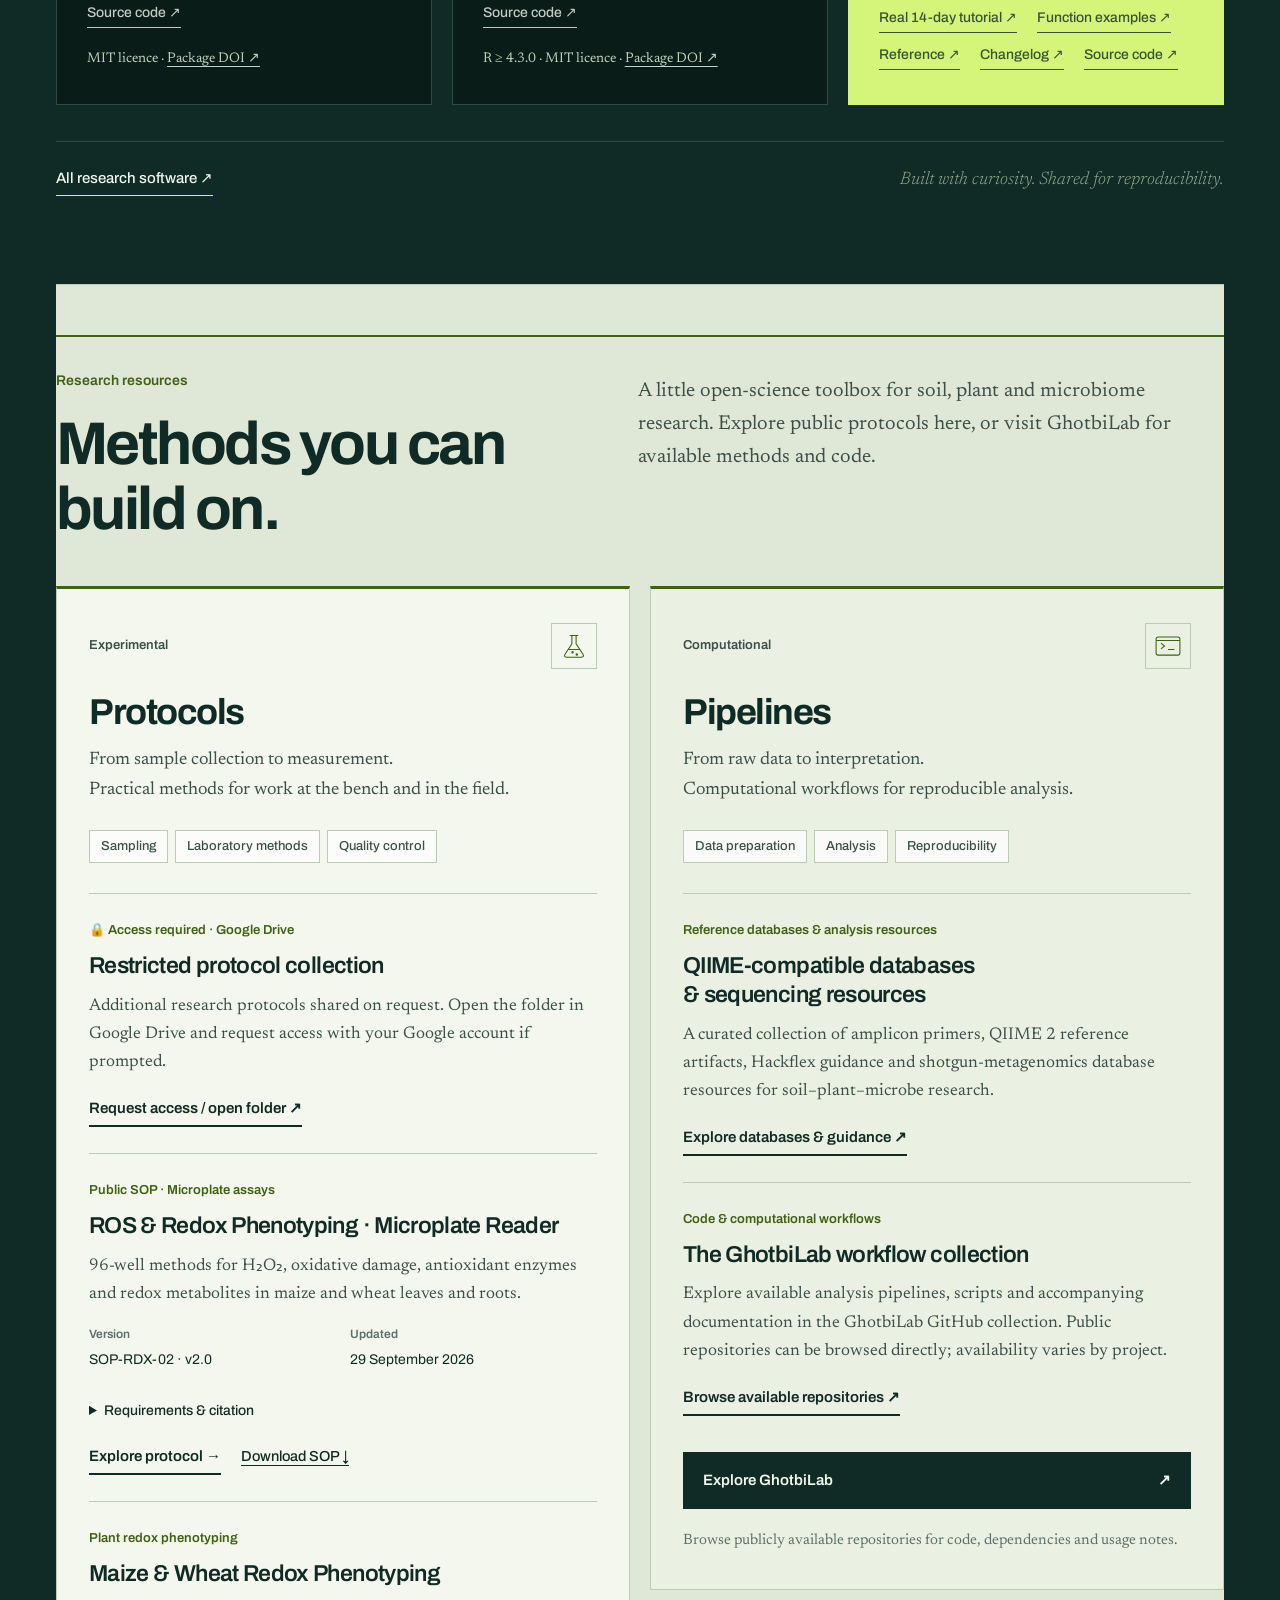
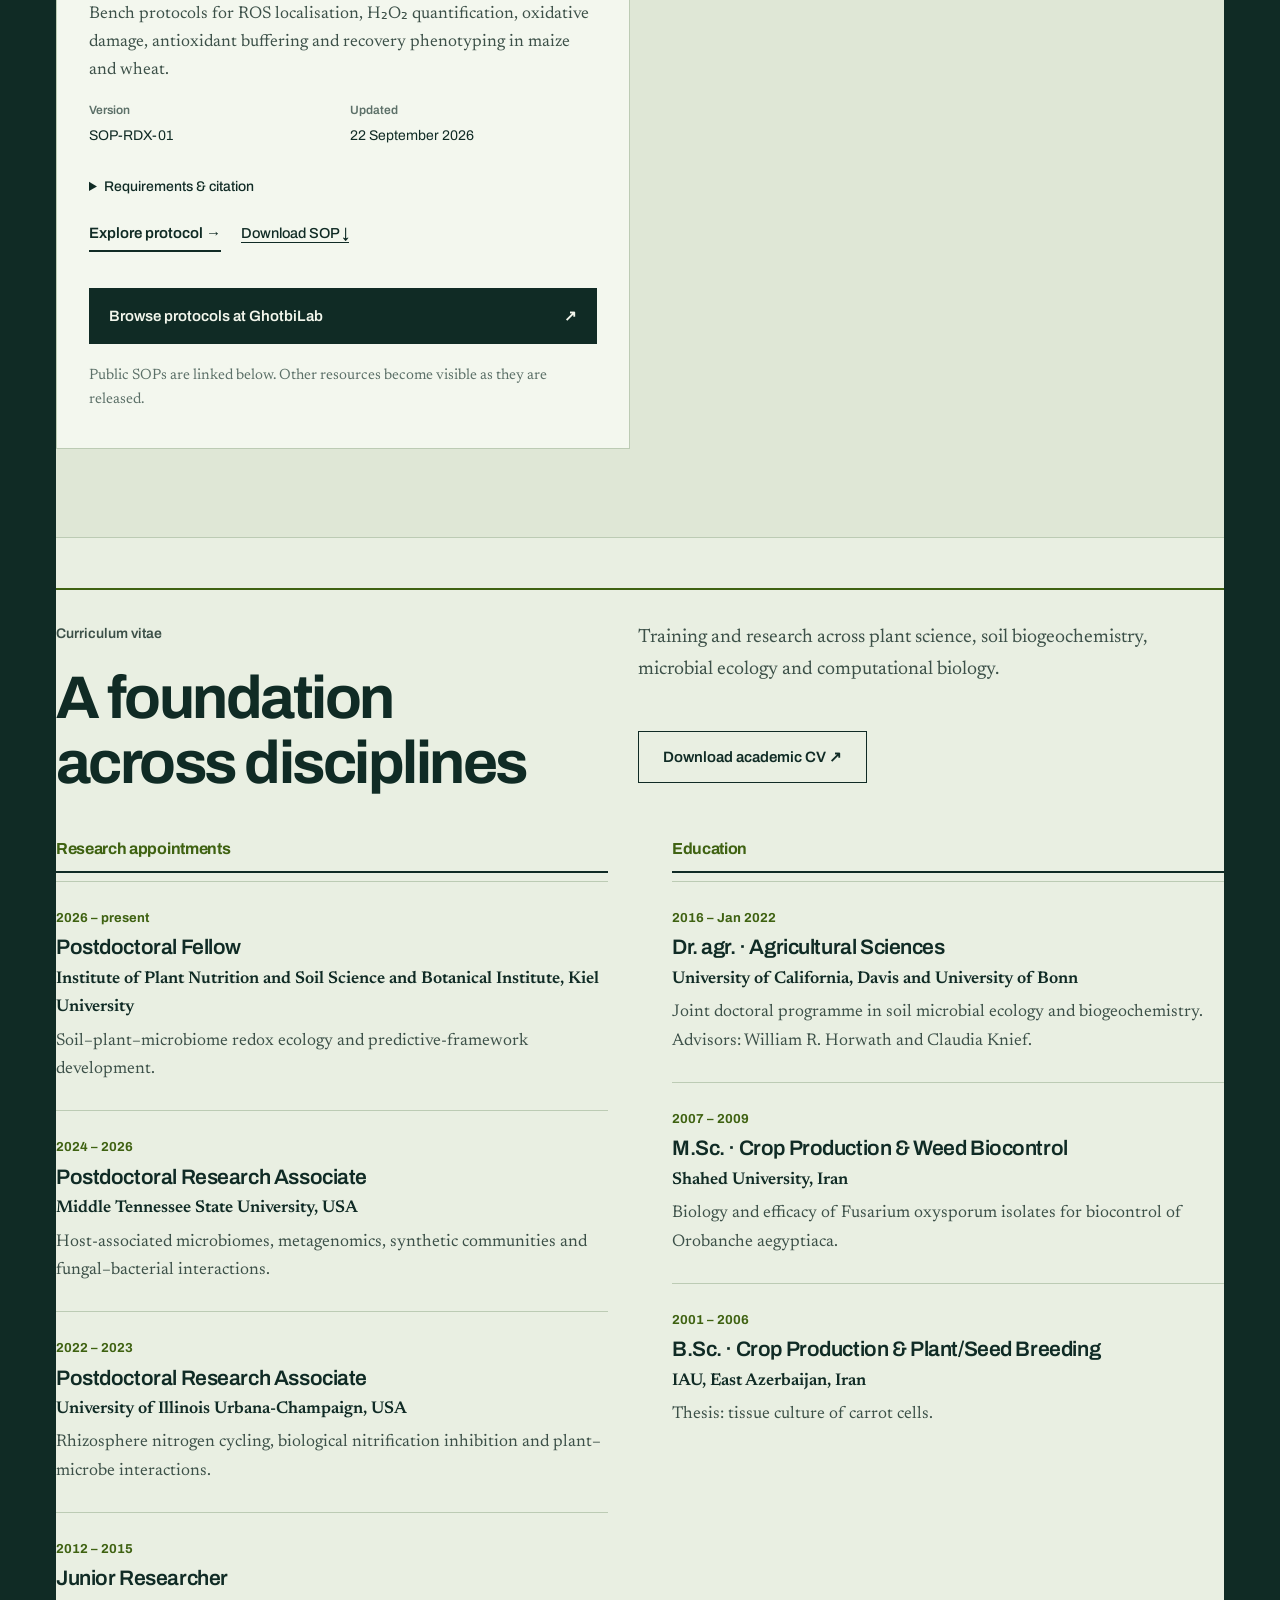
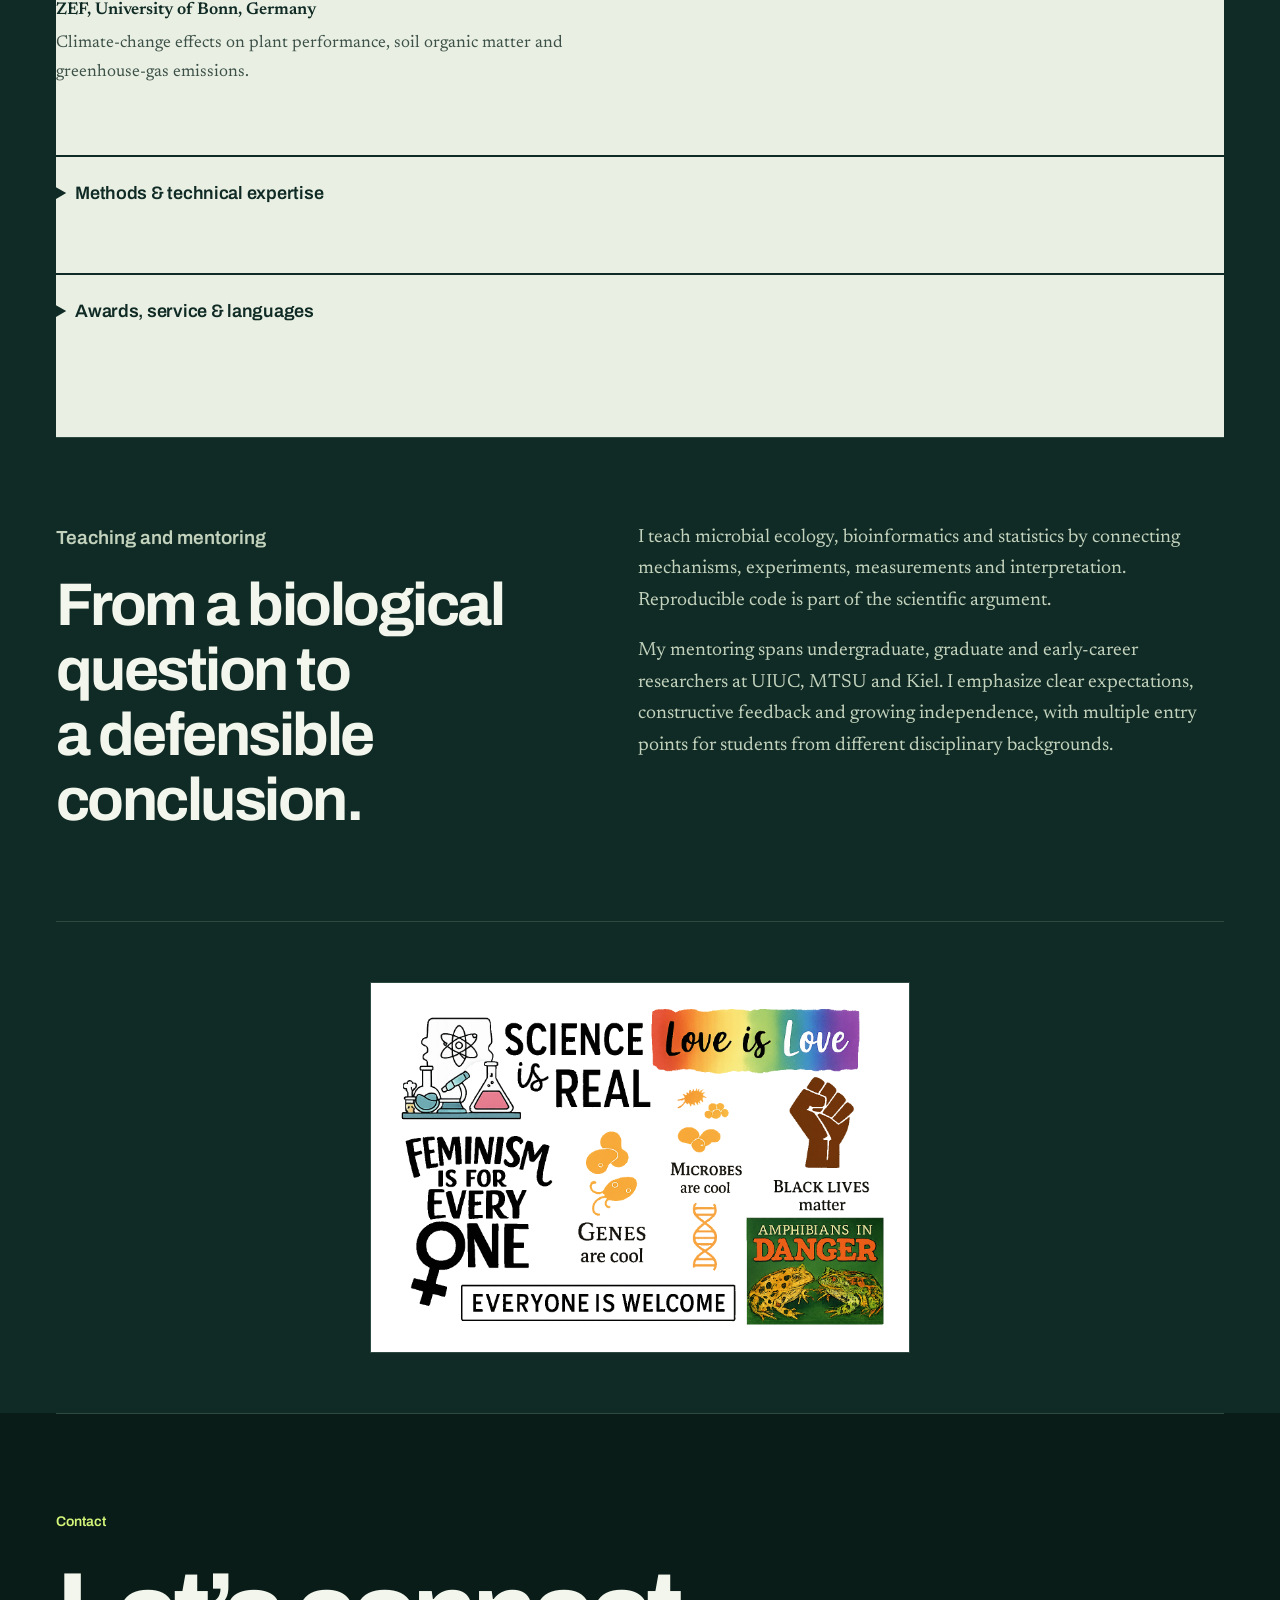
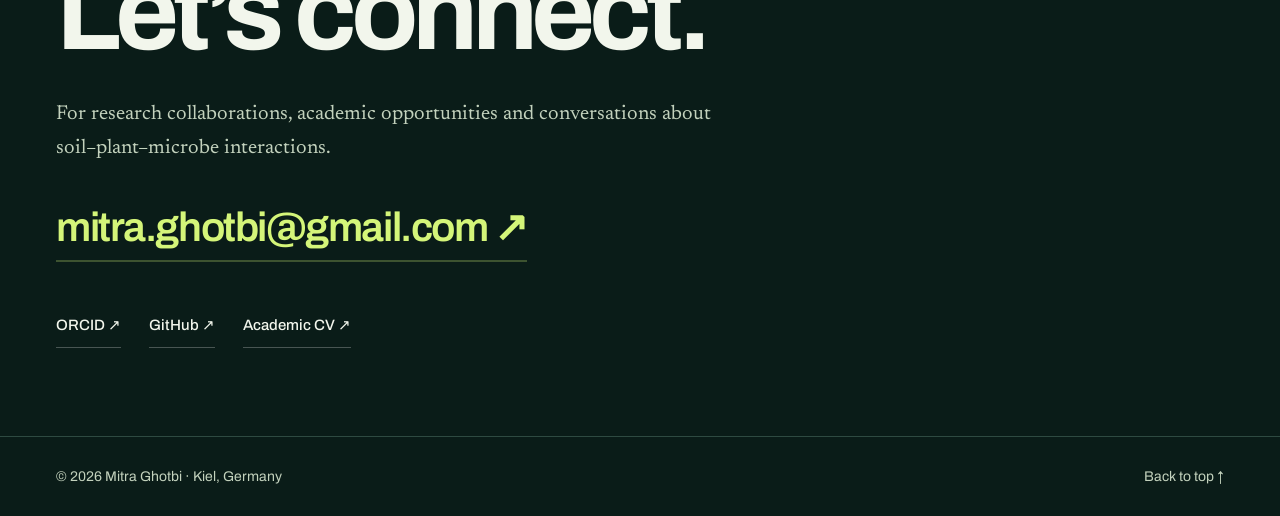
==== commit 831f33eb: "n" ====
--- a/index.html
+++ b/index.html
@@ -1,20 +1,20 @@
-<!doctype html><html lang="en"><head><meta charset="utf-8"><meta name="viewport" content="width=device-width,initial-scale=1"><title>Mitra Ghotbi | Microbial ecology & soil biogeochemistry</title><meta name="description" content="Mitra Ghotbi is a soil biogeochemist and microbial ecologist studying soil–plant–microbe interactions, redox resilience and quantitative microbiomes."><meta name="theme-color" content="#102b25"><link rel="stylesheet" href="style.css?v=20261026"><link rel="icon" href="assets/favicon.svg" type="image/svg+xml"></head><body><a class="skip" href="#main">Skip to content</a><header><div class="wrap"><nav aria-label="Main navigation"><a class="wordmark" href="#">Mitra Ghotbi<span style="color:var(--accent)">.</span></a><button class="menu-toggle" aria-expanded="false" aria-controls="main-links" type="button">Menu <span aria-hidden="true">＋</span></button><div class="navlinks" id="main-links"><a href="#research">Research</a><a href="#publications">Publications</a><a href="#software">Software</a><a href="#resources">Resources</a><a href="#cv">CV</a><a href="#contact">Contact</a></div></nav></div></header><main id="main" class="wrap"><div class="hero"><div><p class="eyebrow">Microbial ecology · Soil biogeochemistry</p><h1>Mitra Ghotbi<span>Life at the soil–plant–microbe interface.</span></h1><p class="intro">I study how plants, microorganisms and soil chemistry interact—and how these relationships shape nutrient cycling and recovery from environmental stress.</p><div class="buttons"><a class="button primary" href="#research">Explore my research <span aria-hidden="true">↓</span></a><a class="button" href="assets/Mitra-Ghotbi-CV.pdf">Download CV <span aria-hidden="true">↗</span></a></div></div><figure class="portrait"><img src="assets/mitra-fieldwork.jpg" width="400" height="400" alt="Mitra Ghotbi standing in a maize field"><figcaption>Soil · Plants · Microbes</figcaption></figure></div><div class="affiliation"><span>Postdoctoral Fellow · Kiel University, Germany</span><span>Experiments · Stable isotopes · Microbiomes · Reproducible computation</span></div>
-<section id="research"><div class="section-head"><div><p class="eyebrow">01 / Research</p><h2>Connecting processes.<br>Understanding recovery.</h2></div><p>My research connects rhizosphere biology, soil carbon and nitrogen cycling, and host-associated microbiomes. I combine controlled experiments and process measurements with molecular data and quantitative analysis to understand how biological interactions respond to changing environments.</p></div><div class="topics"><article class="topic"><span class="number">01</span><h3>Soil–plant–microbe interactions</h3><p>Plant genotype, microbial partners and environmental stress shape rhizosphere processes, nitrogen cycling and plant performance. My work includes biological nitrification inhibition, microbial inoculation, flooding and herbivory.</p></article><article class="topic"><span class="number">02</span><h3>Redox resilience</h3><p>I investigate how hydrological disturbance reorganizes soil–plant–microbiome function, with a focus on electron-transfer processes, elemental coupling and recovery after flooding and drought.</p></article><article class="topic"><span class="number">03</span><h3>Quantitative microbiomes</h3><p>I integrate amplicon sequencing, metagenomics and reproducible computation to connect microbial community patterns with biological function, including absolute-abundance analysis using spike-in controls.</p></article></div><div class="research-note"><p><strong>Developing independent research directions</strong></p><p>Holobiont redox resilience across the maize domestication gradient, and HYDROREDOX: testing whether event-accessible electron-transfer architecture helps predict recovery after flood–drought cycles.</p></div></section>
-<section id="publications"><div class="section-head"><div><p class="eyebrow">02 / Publications</p><h2>Selected work</h2></div><p>Research across agricultural soils, plant-associated communities and host microbiomes. The downloadable CV includes additional publications and outputs.</p></div><article class="paper"><span class="year">2026</span><div><p class="eyebrow">Communications Biology</p><h3><a href="https://www.nature.com/articles/s42003-026-10820-w">Skin lipid chemistry influences host-microbiome-pathogen interactions in snake fungal disease (ophidiomycosis). <span aria-hidden="true">↗</span></a></h3><p class="authors">Dallas, J.W., Murphy, K.M., Ghotbi, M. et al.</p></div></article><article class="paper"><span class="year">2026</span><div><p class="eyebrow">PLOS Pathogens</p><h3><a href="https://doi.org/10.1371/journal.ppat.1013875">Oo-No: Ophidiomyces ophidiicola-bacterial interactions and the role of skin lipids in development of ophidiomycosis. <span aria-hidden="true">↗</span></a></h3><p class="authors">Dallas, J.W., Ghotbi, M., Rurik, A.J. et al.</p></div></article><article class="paper"><span class="year">2026</span><div><p class="eyebrow">Animal Microbiome</p><h3><a href="https://doi.org/10.1186/s42523-026-00537-w">Effects of environmental setting and diet on the gut microbial ecology of eastern hellbenders. <span aria-hidden="true">↗</span></a></h3><p class="authors">Cummins, C., Sutton, W., McLeod, T. et al., including Ghotbi, M.</p></div></article><article class="paper"><span class="year">2025</span><div><p class="eyebrow">The ISME Journal</p><h3><a href="https://doi.org/10.1093/ismejo/wraf150">Absolute abundance unveils Basidiobolus as a cross-domain bridge indirectly bolstering gut microbiome homeostasis. <span aria-hidden="true">↗</span></a></h3><p class="authors">Ghotbi, M., Stajich, J.E., Dallas, J.W. et al.</p></div></article><article class="paper"><span class="year">2025</span><div><p class="eyebrow">Agriculture, Ecosystems &amp; Environment</p><h3><a href="https://doi.org/10.1016/j.agee.2024.109308">Management and rhizosphere microbial associations modulate genetic-driven nitrogen fate. <span aria-hidden="true">↗</span></a></h3><p class="authors">Ghotbi, M., Ghotbi, M., Kuzyakov, Y. &amp; Horwath, W.R.</p></div></article><article class="paper"><span class="year">2025</span><div><p class="eyebrow">ISME Communications</p><h3><a href="https://doi.org/10.1093/ismeco/ycaf218">From microscale to microbial insights: validating high-throughput microvolume extraction (HiMEx) methods for marine microbial ecology. <span aria-hidden="true">↗</span></a></h3><p class="authors">Ghotbi, M., Ghotbi, M., D’Agostino, E., Kanitz, M. &amp; Needham, D.M.</p></div></article><article class="paper"><span class="year">2025</span><div><p class="eyebrow">ISME Communications</p><h3><a href="https://doi.org/10.1093/ismeco/ycaf120">Greater host influence and promiscuity: how an invasive seaweed host has advantages over co-occurring natives. <span aria-hidden="true">↗</span></a></h3><p class="authors">Ghotbi, M., Bonthond, G., Ghotbi, M., Künzel, S., Needham, D.M. &amp; Weinberger, F.</p></div></article><article class="paper"><span class="year">2023</span><div><p class="eyebrow">Agriculture, Ecosystems &amp; Environment</p><h3><a href="https://doi.org/10.1016/j.agee.2023.108616">The patchiness of soil ¹³C versus the uniformity of ¹⁵N distribution with geomorphic position provides evidence of erosion and accelerated organic matter turnover. <span aria-hidden="true">↗</span></a></h3><p class="authors">Ghotbi, M., Taghizadeh-Mehrjardi, R., Knief, C., Ghotbi, M., Kent, A.D. &amp; Horwath, W.R.</p></div></article><article class="paper"><span class="year">2022</span><div><p class="eyebrow">Applied Soil Ecology</p><h3><a href="https://doi.org/10.1016/j.apsoil.2022.104446">Topographic attributes override impacts of agronomic practices on prokaryotic community structure. <span aria-hidden="true">↗</span></a></h3><p class="authors">Ghotbi, M., Durrer, A., Frindte, K. et al.</p></div></article></section>
-<section id="software"><div class="section-head"><div><p class="eyebrow">03 / Software</p><h2>Open, reproducible science</h2></div><p>I develop R tools and workflows that connect biological questions to transparent, reproducible analysis.</p></div><div class="software"><article id="dspikein"><p class="eyebrow">R / Bioconductor · Version 1.2.0</p><h3>DspikeIn</h3><p><strong>Estimating Absolute Abundance from Microbial Spike-in Controls</strong></p><p>A modular workflow for absolute microbial quantification using single spike-in taxa or synthetic microbial communities. Supports spike-in validation, preprocessing, scaling-factor estimation, absolute-abundance conversion, bias correction and normalization, with phyloseq and TreeSummarizedExperiment compatibility.</p><p><code>BiocManager::install("DspikeIn")</code></p><details><summary>First time using Bioconductor?</summary><p>Install BiocManager first with <code>install.packages("BiocManager")</code>, then run the command above.</p></details><div class="buttons"><a href="https://bioconductor.org/packages/DspikeIn">View on Bioconductor ↗</a><a href="https://bioconductor.org/packages/release/bioc/vignettes/DspikeIn/inst/doc/DspikeIn-with-TSE.html">Documentation ↗</a><a href="https://github.com/mghotbi/DspikeIn">Source code ↗</a></div><p style="margin-top:20px;margin-bottom:0;font-size:14px">MIT licence · <a href="https://doi.org/10.18129/B9.bioc.DspikeIn">Package DOI ↗</a></p></article><article id="hrri"><p class="eyebrow">R / CRAN · Version 1.0.6</p><h3>HRRI</h3><p><strong>Diagnostics for Soil–Plant–Microbial Redox Recovery</strong></p><p>Integrate longitudinal soil, plant and microbial observations to examine redox disturbance and recovery. Includes recovery signatures, fixed-reference domain scores, observation-coverage diagnostics, and conditional calculations of oxygen demand and accessible electron capacity.</p><p><code>install.packages("HRRI")</code></p><div class="buttons"><a href="https://CRAN.R-project.org/package=HRRI">View on CRAN ↗</a><a href="https://mghotbi.github.io/HRRI/">Documentation ↗</a><a href="https://github.com/mghotbi/HRRI">Source code ↗</a></div><p style="margin-top:20px;margin-bottom:0;font-size:14px">R ≥ 4.3.0 · MIT licence · <a href="https://doi.org/10.32614/CRAN.package.HRRI">Package DOI ↗</a></p></article><article id="funmel"><div class="software-top"><p class="eyebrow">R / GitHub · Version 0.4.19</p><span class="package-mark" aria-hidden="true">Fm</span></div><h3>FunMel</h3><p><strong>From fungal confrontation photographs to matched-control results.</strong></p><p>FunMel measures the colour, shape and image-darkness profiles of approximately round <i>Zymoseptoria tritici</i> colonies around another fungus. It separates target colonies from central fungal tissue and connected hyphal growth, preserves image provenance and custom metadata, and compares treatments with their own set controls.</p><div class="software-tags"><span>Colony phenotyping</span><span>Matched controls</span></div><pre><code>install.packages("remotes")
+<!doctype html><html lang="en"><head><meta charset="utf-8"><meta name="viewport" content="width=device-width,initial-scale=1"><title>Mitra Ghotbi | Microbial ecology & soil biogeochemistry</title><meta name="description" content="Mitra Ghotbi is a soil biogeochemist and microbial ecologist studying soil–plant–microbe interactions, redox resilience and quantitative microbiomes."><meta name="theme-color" content="#0a1c18"><link rel="preload" href="assets/fonts/archivo-latin-wght-normal.woff2" as="font" type="font/woff2" crossorigin><link rel="preload" href="assets/fonts/newsreader-latin-wght-normal.woff2" as="font" type="font/woff2" crossorigin><link rel="stylesheet" href="style.css?v=20261027b"><link rel="icon" href="assets/favicon.svg" type="image/svg+xml"></head><body><a class="skip" href="#main">Skip to content</a><div class="depth-rail" aria-hidden="true"><span class="rail-fill"></span></div><header><div class="wrap"><nav aria-label="Main navigation"><a class="wordmark" href="#">Mitra Ghotbi<span style="color:var(--accent)">.</span></a><button class="menu-toggle" aria-expanded="false" aria-controls="main-links" type="button">Menu <span aria-hidden="true">＋</span></button><div class="navlinks" id="main-links"><a href="#research">Research</a><a href="#publications">Publications</a><a href="#software">Software</a><a href="#resources">Resources</a><a href="#cv">CV</a><a href="#contact">Contact</a></div></nav></div></header><main id="main" class="wrap"><div class="hero"><div><p class="eyebrow">Microbial ecology · Soil biogeochemistry</p><h1>Mitra Ghotbi<span>Life at the soil–plant–microbe interface.</span></h1><p class="intro">I study how plants, microorganisms and soil chemistry interact—and how these relationships shape nutrient cycling and recovery from environmental stress.</p><div class="buttons"><a class="button primary" href="#research">Explore my research <span aria-hidden="true">↓</span></a><a class="button" href="assets/Mitra-Ghotbi-CV.pdf">Download CV <span aria-hidden="true">↗</span></a></div></div><figure class="portrait"><img src="assets/mitra-fieldwork.jpg" width="400" height="400" alt="Mitra Ghotbi standing in a maize field"><figcaption>Soil · Plants · Microbes</figcaption></figure></div><div class="affiliation"><span><b>Role</b>Postdoctoral Fellow, 2026–present</span><span><b>Institute</b>Institute of Plant Nutrition and Soil Science and Botanical Institute, Kiel University</span><span><b>Approach</b>Field and mesocosm experiments, stable isotopes, quantitative microbiomes</span><span><b>Code</b>Open R packages and reproducible pipelines</span></div>
+<section id="research"><div class="section-head"><div><p class="eyebrow">Research</p><h2>Connecting processes.<br>Understanding recovery.</h2></div><p>My research connects rhizosphere biology, soil carbon and nitrogen cycling, and host-associated microbiomes. I combine controlled experiments and process measurements with molecular data and quantitative analysis to understand how biological interactions respond to changing environments.</p></div><div class="topics"><article class="topic"><h3>Soil–plant–microbe interactions</h3><p>Plant genotype, microbial partners and environmental stress shape rhizosphere processes, nitrogen cycling and plant performance. My work includes biological nitrification inhibition, microbial inoculation, flooding and herbivory.</p></article><article class="topic"><h3>Redox resilience</h3><p>I investigate how hydrological disturbance reorganizes soil–plant–microbiome function, with a focus on electron-transfer processes, elemental coupling and recovery after flooding and drought.</p></article><article class="topic"><h3>Quantitative microbiomes</h3><p>I integrate amplicon sequencing, metagenomics and reproducible computation to connect microbial community patterns with biological function, including absolute-abundance analysis using spike-in controls.</p></article></div><div class="research-note"><p><strong>Developing independent research directions</strong></p><p>Holobiont redox resilience across the maize domestication gradient, and HYDROREDOX: testing whether event-accessible electron-transfer architecture helps predict recovery after flood–drought cycles.</p></div></section>
+<section id="publications"><div class="section-head"><div><p class="eyebrow">Publications</p><h2>Selected work</h2></div><p>Research across agricultural soils, plant-associated communities and host microbiomes. The downloadable CV includes additional publications and outputs.</p></div><article class="paper"><span class="year">2026</span><div><p class="eyebrow">Communications Biology</p><h3><a href="https://www.nature.com/articles/s42003-026-10820-w">Skin lipid chemistry influences host-microbiome-pathogen interactions in snake fungal disease (ophidiomycosis). <span aria-hidden="true">↗</span></a></h3><p class="authors">Dallas, J.W., Murphy, K.M., <b>Ghotbi, M.</b> et al.</p></div></article><article class="paper"><span class="year">2026</span><div><p class="eyebrow">PLOS Pathogens</p><h3><a href="https://doi.org/10.1371/journal.ppat.1013875">Oo-No: Ophidiomyces ophidiicola-bacterial interactions and the role of skin lipids in development of ophidiomycosis. <span aria-hidden="true">↗</span></a></h3><p class="authors">Dallas, J.W., <b>Ghotbi, M.</b>, Rurik, A.J. et al.</p></div></article><article class="paper"><span class="year">2026</span><div><p class="eyebrow">Animal Microbiome</p><h3><a href="https://doi.org/10.1186/s42523-026-00537-w">Effects of environmental setting and diet on the gut microbial ecology of eastern hellbenders. <span aria-hidden="true">↗</span></a></h3><p class="authors">Cummins, C., Sutton, W., McLeod, T. et al., including <b>Ghotbi, M.</b></p></div></article><article class="paper"><span class="year">2025</span><div><p class="eyebrow">The ISME Journal</p><h3><a href="https://doi.org/10.1093/ismejo/wraf150">Absolute abundance unveils Basidiobolus as a cross-domain bridge indirectly bolstering gut microbiome homeostasis. <span aria-hidden="true">↗</span></a></h3><p class="authors"><b>Ghotbi, M.</b>, Stajich, J.E., Dallas, J.W. et al.</p></div></article><article class="paper"><span class="year">2025</span><div><p class="eyebrow">Agriculture, Ecosystems &amp; Environment</p><h3><a href="https://doi.org/10.1016/j.agee.2024.109308">Management and rhizosphere microbial associations modulate genetic-driven nitrogen fate. <span aria-hidden="true">↗</span></a></h3><p class="authors"><b>Ghotbi, M.</b>, Ghotbi, M., Kuzyakov, Y. &amp; Horwath, W.R.</p></div></article><article class="paper"><span class="year">2025</span><div><p class="eyebrow">ISME Communications</p><h3><a href="https://doi.org/10.1093/ismeco/ycaf218">From microscale to microbial insights: validating high-throughput microvolume extraction (HiMEx) methods for marine microbial ecology. <span aria-hidden="true">↗</span></a></h3><p class="authors">Ghotbi, M., Ghotbi, M., D’Agostino, E., Kanitz, M. &amp; Needham, D.M.</p></div></article><article class="paper"><span class="year">2025</span><div><p class="eyebrow">ISME Communications</p><h3><a href="https://doi.org/10.1093/ismeco/ycaf120">Greater host influence and promiscuity: how an invasive seaweed host has advantages over co-occurring natives. <span aria-hidden="true">↗</span></a></h3><p class="authors">Ghotbi, M., Bonthond, G., Ghotbi, M., Künzel, S., Needham, D.M. &amp; Weinberger, F.</p></div></article><article class="paper"><span class="year">2023</span><div><p class="eyebrow">Agriculture, Ecosystems &amp; Environment</p><h3><a href="https://doi.org/10.1016/j.agee.2023.108616">The patchiness of soil ¹³C versus the uniformity of ¹⁵N distribution with geomorphic position provides evidence of erosion and accelerated organic matter turnover. <span aria-hidden="true">↗</span></a></h3><p class="authors"><b>Ghotbi, M.</b>, Taghizadeh-Mehrjardi, R., Knief, C., Ghotbi, M., Kent, A.D. &amp; Horwath, W.R.</p></div></article><article class="paper"><span class="year">2022</span><div><p class="eyebrow">Applied Soil Ecology</p><h3><a href="https://doi.org/10.1016/j.apsoil.2022.104446">Topographic attributes override impacts of agronomic practices on prokaryotic community structure. <span aria-hidden="true">↗</span></a></h3><p class="authors"><b>Ghotbi, M.</b>, Durrer, A., Frindte, K. et al.</p></div></article></section>
+<section id="software"><div class="section-head"><div><p class="eyebrow">Software</p><h2>Open, reproducible science</h2></div><p>I develop R tools and workflows that connect biological questions to transparent, reproducible analysis.</p></div><div class="software"><article id="dspikein"><p class="eyebrow">R / Bioconductor · Version 1.2.0</p><h3>DspikeIn</h3><p><strong>Estimating Absolute Abundance from Microbial Spike-in Controls</strong></p><p>A modular workflow for absolute microbial quantification using single spike-in taxa or synthetic microbial communities. Supports spike-in validation, preprocessing, scaling-factor estimation, absolute-abundance conversion, bias correction and normalization, with phyloseq and TreeSummarizedExperiment compatibility.</p><p><code>BiocManager::install("DspikeIn")</code></p><details><summary>First time using Bioconductor?</summary><p>Install BiocManager first with <code>install.packages("BiocManager")</code>, then run the command above.</p></details><div class="buttons"><a href="https://bioconductor.org/packages/DspikeIn">View on Bioconductor ↗</a><a href="https://bioconductor.org/packages/release/bioc/vignettes/DspikeIn/inst/doc/DspikeIn-with-TSE.html">Documentation ↗</a><a href="https://github.com/mghotbi/DspikeIn">Source code ↗</a></div><p style="margin-top:20px;margin-bottom:0;font-size:14px">MIT licence · <a href="https://doi.org/10.18129/B9.bioc.DspikeIn">Package DOI ↗</a></p></article><article id="hrri"><p class="eyebrow">R / CRAN · Version 1.0.6</p><h3>HRRI</h3><p><strong>Diagnostics for Soil–Plant–Microbial Redox Recovery</strong></p><p>Integrate longitudinal soil, plant and microbial observations to examine redox disturbance and recovery. Includes recovery signatures, fixed-reference domain scores, observation-coverage diagnostics, and conditional calculations of oxygen demand and accessible electron capacity.</p><p><code>install.packages("HRRI")</code></p><div class="buttons"><a href="https://CRAN.R-project.org/package=HRRI">View on CRAN ↗</a><a href="https://mghotbi.github.io/HRRI/">Documentation ↗</a><a href="https://github.com/mghotbi/HRRI">Source code ↗</a></div><p style="margin-top:20px;margin-bottom:0;font-size:14px">R ≥ 4.3.0 · MIT licence · <a href="https://doi.org/10.32614/CRAN.package.HRRI">Package DOI ↗</a></p></article><article id="funmel"><div class="software-top"><p class="eyebrow">R / GitHub · Version 0.4.19</p><span class="package-mark" aria-hidden="true">Fm</span></div><h3>FunMel</h3><p><strong>From fungal confrontation photographs to matched-control results.</strong></p><p>FunMel measures the colour, shape and image-darkness profiles of approximately round <i>Zymoseptoria tritici</i> colonies around another fungus. It separates target colonies from central fungal tissue and connected hyphal growth, preserves image provenance and custom metadata, and compares treatments with their own set controls.</p><div class="software-tags"><span>Colony phenotyping</span><span>Matched controls</span></div><pre><code>install.packages("remotes")
 remotes::install_github("mghotbi/FunMel")</code></pre><details><summary>Installation requirements</summary><p>Restart R before loading an updated package. R ≥ 4.1 and source-compilation tools are required: Xcode Command Line Tools on macOS, matching Rtools on Windows, or R development tools and ImageMagick development libraries on Linux. For installed tutorials, use <code>build_vignettes=TRUE</code> during installation.</p></details><div class="buttons"><a href="https://mghotbi.github.io/FunMel/index.html">Explore FunMel ↗</a><a href="https://mghotbi.github.io/FunMel/articles/FunMel.html">Get started ↗</a><a href="https://mghotbi.github.io/FunMel/articles/Real-14-day.html">Real 14-day tutorial ↗</a><a href="https://mghotbi.github.io/FunMel/articles/Function-examples.html">Function examples ↗</a><a href="https://mghotbi.github.io/FunMel/reference/index.html">Reference ↗</a><a href="https://mghotbi.github.io/FunMel/news/index.html">Changelog ↗</a><a href="https://github.com/mghotbi/FunMel">Source code ↗</a></div></article></div><p class="software-directory"><a href="https://github.com/mghotbi">All research software ↗</a><span>Built with curiosity. Shared for reproducibility.</span></p></section>
 <section id="resources" class="methods-section" aria-labelledby="methods-title">
-  <div class="methods-heading"><div><p class="eyebrow">04 / Research resources</p><h2 id="methods-title">Methods you can<br><em>build on.</em></h2></div><p>A little open-science toolbox for soil, plant and microbiome research. Explore public protocols here, or visit GhotbiLab for available methods and code.</p></div>
+  <div class="methods-heading"><div><p class="eyebrow">Research resources</p><h2 id="methods-title">Methods you can<br><em>build on.</em></h2></div><p>A little open-science toolbox for soil, plant and microbiome research. Explore public protocols here, or visit GhotbiLab for available methods and code.</p></div>
   <div class="methods-collections">
     <article id="protocols" class="method-collection" aria-labelledby="protocols-title">
-      <div class="collection-top"><span class="collection-number">01 / EXPERIMENTAL</span><svg class="method-icon" viewBox="0 0 40 40" fill="none" stroke="currentColor" stroke-width="1.5" aria-hidden="true"><path d="M14 5h12M17 5v12L7 32q-2 4 3 4h20q5 0 3-4L23 17V5M12 25h16"/><circle cx="18" cy="29" r="1"/><circle cx="24" cy="32" r="1"/></svg></div>
+      <div class="collection-top"><span class="collection-number">Experimental</span><svg class="method-icon" viewBox="0 0 40 40" fill="none" stroke="currentColor" stroke-width="1.5" aria-hidden="true"><path d="M14 5h12M17 5v12L7 32q-2 4 3 4h20q5 0 3-4L23 17V5M12 25h16"/><circle cx="18" cy="29" r="1"/><circle cx="24" cy="32" r="1"/></svg></div>
       <h3 id="protocols-title">Protocols</h3><p class="collection-description">From sample collection to measurement.<br>Practical methods for work at the bench and in the field.</p>
       <div class="collection-tags" aria-label="Protocol focus"><span>Sampling</span><span>Laboratory methods</span><span>Quality control</span></div>
       <div id="protocol-links" class="resource-entries"><div class="resource-empty"><span class="availability"><span aria-hidden="true"></span>Explore the collection</span><h4>Protocol collection</h4><p>Public protocols are available below. Browse additional methods at GhotbiLab.</p></div></div>
       <a class="collection-link" href="https://github.com/GhotbiLab">Browse protocols at GhotbiLab <span aria-hidden="true">↗</span></a><p class="collection-footnote">Public SOPs are linked below. Other resources become visible as they are released.</p>
     </article>
     <article id="pipelines" class="method-collection pipeline-collection" aria-labelledby="pipelines-title">
-      <div class="collection-top"><span class="collection-number">02 / COMPUTATIONAL</span><svg class="method-icon" viewBox="0 0 40 40" fill="none" stroke="currentColor" stroke-width="1.5" aria-hidden="true"><rect x="3" y="7" width="34" height="26" rx="3"/><path d="m10 16 5 4-5 4M20 25h9M3 12h34"/></svg></div>
+      <div class="collection-top"><span class="collection-number">Computational</span><svg class="method-icon" viewBox="0 0 40 40" fill="none" stroke="currentColor" stroke-width="1.5" aria-hidden="true"><rect x="3" y="7" width="34" height="26" rx="3"/><path d="m10 16 5 4-5 4M20 25h9M3 12h34"/></svg></div>
       <h3 id="pipelines-title">Pipelines</h3><p class="collection-description">From raw data to interpretation.<br>Computational workflows for reproducible analysis.</p>
       <div class="collection-tags" aria-label="Pipeline focus"><span>Data preparation</span><span>Analysis</span><span>Reproducibility</span></div>
       <div id="pipeline-links" class="resource-entries"><div class="resource-empty"><span class="availability"><span aria-hidden="true"></span>Explore the collection</span><h4>Pipeline collection</h4><p>Browse available scripts and workflow documentation at GhotbiLab.</p></div></div>
@@ -22,7 +22,7 @@
     </article>
   </div>
   <noscript><p><a href="https://github.com/mghotbi/QIIME-compatible-database">QIIME-compatible databases &amp; sequencing resources</a> · <a href="https://drive.google.com/drive/folders/1F76FxJrMChos5CgjyWPgHUF178bcI37W?usp=drive_link">🔒 Restricted protocol collection — request access</a> · <a href="protocols/plate-reader-redox-phenotyping.html">Plate-reader ROS &amp; redox phenotyping</a> · <a href="protocols/maize-wheat-redox-phenotyping.html">Maize &amp; wheat redox phenotyping</a> · <a href="https://github.com/GhotbiLab">GhotbiLab protocols &amp; pipelines</a></p></noscript>
-</section><section id="cv"><div class="section-head"><div><p class="eyebrow">05 / Curriculum vitae</p><h2>A foundation across disciplines</h2></div><div><p>Training and research across plant science, soil biogeochemistry, microbial ecology and computational biology.</p><a class="button" href="assets/Mitra-Ghotbi-CV.pdf">Download academic CV ↗</a></div></div><div class="cv-grid"><div><h3 class="subheading">Research appointments</h3><article class="cv-item"><span class="date">2026 – present</span><h3>Postdoctoral Fellow</h3><p><strong>Kiel University, Germany</strong></p><p>Plant Nutrition and Soil Science; Botanical Institute. Soil–plant–microbiome redox ecology and predictive-framework development.</p></article><article class="cv-item"><span class="date">2024 – 2026</span><h3>Postdoctoral Research Associate</h3><p><strong>Middle Tennessee State University, USA</strong></p><p>Host-associated microbiomes, metagenomics, synthetic communities and fungal–bacterial interactions.</p></article><article class="cv-item"><span class="date">2022 – 2023</span><h3>Postdoctoral Research Associate</h3><p><strong>University of Illinois Urbana-Champaign, USA</strong></p><p>Rhizosphere nitrogen cycling, biological nitrification inhibition and plant–microbe interactions.</p></article><article class="cv-item"><span class="date">2012 – 2015</span><h3>Junior Researcher</h3><p><strong>ZEF, University of Bonn, Germany</strong></p><p>Climate-change effects on plant performance, soil organic matter and greenhouse-gas emissions.</p></article></div><div><h3 class="subheading">Education</h3><article class="cv-item"><span class="date">2016 – Jan 2022</span><h3>Dr. agr. · Agricultural Sciences</h3><p><strong>University of California, Davis and University of Bonn</strong></p><p>Joint doctoral programme in soil microbial ecology and biogeochemistry. Advisors: William R. Horwath and Claudia Knief.</p></article><article class="cv-item"><span class="date">2007 – 2009</span><h3>M.Sc. · Crop Production & Weed Biocontrol</h3><p><strong>Shahed University, Iran</strong></p><p>Biology and efficacy of Fusarium oxysporum isolates for biocontrol of Orobanche aegyptiaca.</p></article><article class="cv-item"><span class="date">2001 – 2006</span><h3>B.Sc. · Crop Production & Plant/Seed Breeding</h3><p><strong>IAU, East Azerbaijan, Iran</strong></p><p>Thesis: tissue culture of carrot cells.</p></article></div></div><details class="details"><summary>Methods & technical expertise</summary><div class="cv-grid"><div><h3>Experimental & molecular</h3><p>Greenhouse, mesocosm and field experiments; rhizosphere processes; microbial inoculation and synthetic communities; plant, root, soil and gas measurements; stable isotopes; DNA/RNA workflows; 16S/ITS profiling; metagenomics and transcriptomic analysis.</p></div><div><h3>Computational & statistical</h3><p>R, Bioconductor and Linux; mixed models, multivariate analysis and ecological networks; genome-resolved workflows; reproducible pipelines and R package development. Additional tools include TASSEL, Cytoscape, Gephi, SigmaPlot and GenGIS.</p></div></div></details><details class="details"><summary>Awards, service & languages</summary><ul><li>ISME19 Travel Grant (2024); FEMS Congress Grant (2023).</li><li>PhD Project Scholarship, UC Davis (2015–2017); WASCAL Scholarship, University of Bonn (2012–2014).</li><li>Earlier awards include IFOAM, NAAEE, ICM9, EWRS and IWSS support.</li><li>ISME community mentoring; journal peer review, including The ISME Journal and Applied Soil Ecology.</li><li>Memberships: ISME, MSA, ASA, CSSA, SSSA and FEMS.</li><li>Persian/Farsi (native), English (fluent), German (B1).</li></ul></details></section>
-<section id="teaching"><div class="teaching"><div><p class="eyebrow">06 / Teaching & mentoring</p><h2>From a biological question to a defensible conclusion.</h2></div><div><p>I teach microbial ecology, bioinformatics and statistics by connecting mechanisms, experiments, measurements and interpretation. Reproducible code is part of the scientific argument.</p><p>My mentoring spans undergraduate, graduate and early-career researchers at UIUC, MTSU and Kiel. I emphasize clear expectations, constructive feedback and growing independence, with multiple entry points for students from different disciplinary backgrounds.</p></div></div></section>
-<aside class="values-art" aria-label="Science and inclusion"><img src="assets/science-and-inclusion.gif" width="1536" height="1024" loading="lazy" alt="Science and inclusion artwork: love is love, Black lives matter, microbes and genes are cool, amphibians in danger, and everyone is welcome."></aside><div id="contact" class="contact"><p class="eyebrow">07 / Contact</p><h2>Let’s connect.</h2><p>For research collaborations, academic opportunities and conversations about soil–plant–microbe interactions.</p><a class="statement" href="mailto:mitra.ghotbi@gmail.com">mitra.ghotbi@gmail.com ↗</a><div class="contact-links"><a href="https://orcid.org/0000-0001-9185-9993">ORCID ↗</a><a href="https://github.com/mghotbi">GitHub ↗</a><a href="assets/Mitra-Ghotbi-CV.pdf">Academic CV ↗</a></div></div></main><footer><div class="wrap footer-row"><span>© 2026 Mitra Ghotbi · Kiel, Germany</span><a href="#">Back to top ↑</a></div></footer><script src="resources.js?v=20261026"></script><script src="interactions.js?v=20261026"></script></body></html>
+</section><section id="cv"><div class="section-head"><div><p class="eyebrow">Curriculum vitae</p><h2>A foundation across disciplines</h2></div><div><p>Training and research across plant science, soil biogeochemistry, microbial ecology and computational biology.</p><a class="button" href="assets/Mitra-Ghotbi-CV.pdf">Download academic CV ↗</a></div></div><div class="cv-grid"><div><h3 class="subheading">Research appointments</h3><article class="cv-item"><span class="date">2026 – present</span><h3>Postdoctoral Fellow</h3><p><strong>Institute of Plant Nutrition and Soil Science and Botanical Institute, Kiel University</strong></p><p>Soil–plant–microbiome redox ecology and predictive-framework development.</p></article><article class="cv-item"><span class="date">2024 – 2026</span><h3>Postdoctoral Research Associate</h3><p><strong>Middle Tennessee State University, USA</strong></p><p>Host-associated microbiomes, metagenomics, synthetic communities and fungal–bacterial interactions.</p></article><article class="cv-item"><span class="date">2022 – 2023</span><h3>Postdoctoral Research Associate</h3><p><strong>University of Illinois Urbana-Champaign, USA</strong></p><p>Rhizosphere nitrogen cycling, biological nitrification inhibition and plant–microbe interactions.</p></article><article class="cv-item"><span class="date">2012 – 2015</span><h3>Junior Researcher</h3><p><strong>ZEF, University of Bonn, Germany</strong></p><p>Climate-change effects on plant performance, soil organic matter and greenhouse-gas emissions.</p></article></div><div><h3 class="subheading">Education</h3><article class="cv-item"><span class="date">2016 – Jan 2022</span><h3>Dr. agr. · Agricultural Sciences</h3><p><strong>University of California, Davis and University of Bonn</strong></p><p>Joint doctoral programme in soil microbial ecology and biogeochemistry. Advisors: William R. Horwath and Claudia Knief.</p></article><article class="cv-item"><span class="date">2007 – 2009</span><h3>M.Sc. · Crop Production & Weed Biocontrol</h3><p><strong>Shahed University, Iran</strong></p><p>Biology and efficacy of Fusarium oxysporum isolates for biocontrol of Orobanche aegyptiaca.</p></article><article class="cv-item"><span class="date">2001 – 2006</span><h3>B.Sc. · Crop Production & Plant/Seed Breeding</h3><p><strong>IAU, East Azerbaijan, Iran</strong></p><p>Thesis: tissue culture of carrot cells.</p></article></div></div><details class="details"><summary>Methods & technical expertise</summary><div class="cv-grid"><div><h3>Experimental & molecular</h3><p>Greenhouse, mesocosm and field experiments; rhizosphere processes; microbial inoculation and synthetic communities; plant, root, soil and gas measurements; stable isotopes; DNA/RNA workflows; 16S/ITS profiling; metagenomics and transcriptomic analysis.</p></div><div><h3>Computational & statistical</h3><p>R, Bioconductor and Linux; mixed models, multivariate analysis and ecological networks; genome-resolved workflows; reproducible pipelines and R package development. Additional tools include TASSEL, Cytoscape, Gephi, SigmaPlot and GenGIS.</p></div></div></details><details class="details"><summary>Awards, service & languages</summary><ul><li>ISME19 Travel Grant (2024); FEMS Congress Grant (2023).</li><li>PhD Project Scholarship, UC Davis (2015–2017); WASCAL Scholarship, University of Bonn (2012–2014).</li><li>Earlier awards include IFOAM, NAAEE, ICM9, EWRS and IWSS support.</li><li>ISME community mentoring; journal peer review, including The ISME Journal and Applied Soil Ecology.</li><li>Memberships: ISME, MSA, ASA, CSSA, SSSA and FEMS.</li><li>Persian/Farsi (native), English (fluent), German (B1).</li></ul></details></section>
+<section id="teaching"><div class="teaching"><div><p class="eyebrow">Teaching and mentoring</p><h2>From a biological question to a defensible conclusion.</h2></div><div><p>I teach microbial ecology, bioinformatics and statistics by connecting mechanisms, experiments, measurements and interpretation. Reproducible code is part of the scientific argument.</p><p>My mentoring spans undergraduate, graduate and early-career researchers at UIUC, MTSU and Kiel. I emphasize clear expectations, constructive feedback and growing independence, with multiple entry points for students from different disciplinary backgrounds.</p></div></div></section>
+<aside class="values-art" aria-label="Science and inclusion"><img src="assets/science-and-inclusion.gif" width="1536" height="1024" loading="lazy" alt="Science and inclusion artwork: love is love, Black lives matter, microbes and genes are cool, amphibians in danger, and everyone is welcome."></aside><div id="contact" class="contact"><p class="eyebrow">Contact</p><h2>Let’s connect.</h2><p>For research collaborations, academic opportunities and conversations about soil–plant–microbe interactions.</p><a class="statement" href="mailto:mitra.ghotbi@gmail.com">mitra.ghotbi@gmail.com ↗</a><div class="contact-links"><a href="https://orcid.org/0000-0001-9185-9993">ORCID ↗</a><a href="https://github.com/mghotbi">GitHub ↗</a><a href="assets/Mitra-Ghotbi-CV.pdf">Academic CV ↗</a></div></div></main><footer><div class="wrap footer-row"><span>© 2026 Mitra Ghotbi · Kiel, Germany</span><a href="#">Back to top ↑</a></div></footer><script src="resources.js?v=20261027b"></script><script src="interactions.js?v=20261027b"></script></body></html>
 
--- a/style.css
+++ b/style.css
@@ -1,85 +1,1687 @@
-
-:root{--paper:#f6f4ed;--ink:#173c36;--muted:#536761;--line:#cdd4c9;--accent:#a34e2a;--white:#fffefa}*{box-sizing:border-box}html{scroll-behavior:smooth;scroll-padding-top:100px}body{margin:0;background:var(--paper);color:var(--ink);font-family:Arial,Helvetica,sans-serif;font-size:17px;line-height:1.65}a{color:inherit;text-underline-offset:4px}a:hover{color:var(--accent)}a:focus-visible,summary:focus-visible{outline:3px solid var(--accent);outline-offset:5px}.wrap{max-width:1200px;margin:auto;padding:0 56px}.skip{position:absolute;top:-100px;left:20px;background:white;padding:12px;z-index:10}.skip:focus{top:10px}header{border-bottom:1px solid var(--line);background:var(--paper)}nav{min-height:90px;display:flex;align-items:center;justify-content:space-between;gap:24px}.wordmark{font-family:Georgia,serif;font-size:25px;text-decoration:none}.navlinks{display:flex;gap:27px;font-size:14px}.navlinks a{text-decoration:none}.hero{padding:86px 0 78px;display:grid;grid-template-columns:1.65fr 1fr;gap:55px;align-items:center}.eyebrow{text-transform:uppercase;letter-spacing:.13em;font-size:12px;font-weight:700;margin:0 0 15px;color:var(--muted)}h1,h2,h3,p{margin-top:0}h1,h2,.statement{font-family:Georgia,'Times New Roman',serif;font-weight:400}h1{font-size:clamp(55px,7vw,88px);letter-spacing:-.055em;line-height:1.02;margin-bottom:24px}h1 span{display:block;font-style:italic;font-size:.53em;letter-spacing:-.03em;line-height:1.22;margin-top:20px}h2{font-size:44px;line-height:1.15;letter-spacing:-.035em;margin-bottom:22px}h3{font-size:20px;line-height:1.4;font-weight:500;margin-bottom:12px}.intro{max-width:610px;color:var(--muted);font-size:18px}.buttons{display:flex;flex-wrap:wrap;gap:12px;margin-top:30px}.button{display:inline-flex;text-decoration:none;border:1px solid var(--ink);padding:11px 19px;font-size:14px;align-items:center;gap:20px}.button.primary{color:var(--white);background:var(--ink)}.button:hover{background:#e0e6d9;color:var(--ink)}.art{height:354px;position:relative;display:flex;align-items:center;justify-content:center;background:#e6eadf;overflow:hidden;border-radius:50% 50% 2px 2px}.orbit{position:absolute;border:1px solid #9aafa0;border-radius:50%;width:260px;height:260px;transform:rotate(-35deg) scaleX(.65)}.orbit.two{transform:rotate(35deg) scaleX(.65)}.orbit.three{transform:rotate(90deg) scaleX(.65)}.monogram{font-family:Georgia,serif;font-style:italic;font-size:94px;z-index:1;background:#e6eadfcc;border-radius:50%;padding:10px 25px}.art:after{content:'';position:absolute;bottom:30px;width:7px;height:7px;background:var(--accent);border-radius:50%}.affiliation{border-top:1px solid var(--line);border-bottom:1px solid var(--line);padding:20px 0;display:flex;justify-content:space-between;gap:22px;font-size:14px;color:var(--muted)}section{padding:75px 0;border-bottom:1px solid var(--line)}.section-head{display:grid;grid-template-columns:1fr 2fr;gap:45px;margin-bottom:30px}.section-head p{color:var(--muted)}.topics{display:grid;grid-template-columns:repeat(3,1fr);gap:30px}.topic{border-top:2px solid var(--ink);padding-top:22px}.number{color:var(--accent);font-family:Georgia,serif;font-size:26px;margin-bottom:20px;display:block}.topic p{font-size:16px;color:var(--muted)}.research-note{margin-top:30px;background:#e9ece3;padding:24px 28px;font-size:16px}.research-note p:last-child{margin-bottom:0}.paper{display:grid;grid-template-columns:60px 1fr;gap:26px;padding:26px 0;border-top:1px solid var(--line)}.paper h3{max-width:850px}.paper a{text-decoration:none}.paper .eyebrow{font-size:12px;margin-bottom:8px}.year{color:var(--accent);font-size:14px}.authors{font-size:14px;color:var(--muted);margin:0}.software{display:grid;grid-template-columns:1fr 1fr;gap:30px}.software article{background:var(--ink);color:var(--paper);padding:34px}.software article .eyebrow{color:#b8cbb9}.software h3{font-family:Georgia,serif;font-size:34px}.software p{font-size:16px}.software a:hover{color:#e3bf83}.cv-grid{display:grid;grid-template-columns:1fr 1fr;gap:60px}.cv-item{border-top:1px solid var(--line);padding:20px 0}.cv-item h3{margin:4px 0;font-size:18px}.cv-item p{color:var(--muted);font-size:15px;margin-bottom:6px}.cv-item .date{font-size:12px;text-transform:uppercase;letter-spacing:.08em;color:var(--accent)}.subheading{font-family:Georgia,serif;font-size:27px;margin:24px 0}.details{margin-top:30px;border-top:1px solid var(--line)}summary{cursor:pointer;padding:20px 0;font-size:18px}details ul{padding-left:22px;color:var(--muted);font-size:16px}.teaching{display:grid;grid-template-columns:1fr 1fr;gap:60px}.statement{font-size:31px;line-height:1.35}.contact{padding:70px 0}.contact h2{font-size:52px}.contact a{overflow-wrap:anywhere}.contact-links{display:flex;flex-wrap:wrap;gap:25px;margin-top:28px}footer{font-size:13px;color:var(--muted);border-top:1px solid var(--line);padding:25px 0}.footer-row{display:flex;justify-content:space-between;gap:20px}@media(max-width:760px){.wrap{padding:0 24px}nav{padding:20px 0;align-items:flex-start;flex-direction:column;gap:15px}.navlinks{gap:18px;flex-wrap:wrap}.hero{grid-template-columns:1fr;padding:50px 0;gap:30px}.art{height:220px;max-width:330px;width:100%;justify-self:center}.orbit{height:190px;width:190px}.monogram{font-size:65px}.affiliation{flex-direction:column;gap:7px}.section-head,.topics,.software,.cv-grid,.teaching{grid-template-columns:1fr;gap:24px}section{padding:50px 0}h2{font-size:37px}.section-head{margin-bottom:20px}.paper{grid-template-columns:42px 1fr;gap:14px}.contact h2{font-size:40px}.footer-row{flex-direction:column}.software article{padding:26px}}@media(prefers-reduced-motion:reduce){html{scroll-behavior:auto}}@media print{nav,.art,.buttons,.contact-links,.skip{display:none}.wrap{padding:0}section{padding:22px 0}.hero{padding:20px 0;display:block}body{font-size:11pt}h1{font-size:36pt}h2{font-size:24pt}.paper,.cv-item{break-inside:avoid}details> *{display:block}}
-
-/* Portrait, resource links and supplied artwork */
-.portrait{margin:0;align-self:center}.portrait img{display:block;width:100%;height:auto;border-radius:48% 48% 3px 3px;border:8px solid #e6eadf}.portrait figcaption{font-size:12px;letter-spacing:.14em;text-transform:uppercase;text-align:center;margin-top:15px;color:var(--muted)}.resource-grid{display:grid;grid-template-columns:1fr 1fr;gap:30px}.resource-card{border:1px solid var(--line);background:var(--white);padding:30px}.resource-card h3{font-family:Georgia,serif;font-size:30px}.resource-card p{color:var(--muted)}.coming-soon{display:inline-block;font-size:14px;color:var(--muted);border:1px solid var(--line);padding:5px 12px;background:var(--paper)}.resource-list{list-style:none;margin:0;padding:0}.resource-list li+li{margin-top:15px}.resource-list a{display:block}.values-art{padding:45px 0;border-bottom:1px solid var(--line);text-align:center}.values-art img{display:block;width:min(100%,680px);height:auto;margin:auto;background:#fff;border-radius:4px}.navlinks{gap:20px}@media(max-width:760px){.portrait{max-width:330px;justify-self:center}.resource-grid{grid-template-columns:1fr}.navlinks{gap:15px}.resource-card{padding:24px}}
-
-/* Research resources — editorial collection layout */
-.methods-heading{display:grid;grid-template-columns:1fr 1fr;gap:60px;align-items:end;margin-bottom:38px}.methods-heading h2{font-size:clamp(38px,4.5vw,57px);margin-bottom:0;line-height:1.08}.methods-heading h2 em{font-weight:400;color:var(--accent)}.methods-heading>p{max-width:420px;font-size:18px;color:var(--muted);margin-bottom:4px}.methods-collections{display:grid;grid-template-columns:1fr 1fr;gap:24px;align-items:start}.method-collection{background:#fffefa;border:1px solid #cdd4c9;border-top:3px solid #a34e2a;padding:32px;min-width:0}.pipeline-collection{background:#eaf0e8;border-top-color:#173c36}.collection-top{display:flex;justify-content:space-between;align-items:center;gap:16px;margin-bottom:23px}.collection-number{font-size:12px;letter-spacing:.12em;font-weight:700;color:var(--muted)}.method-icon{width:38px;height:38px;color:var(--accent);flex-shrink:0}.pipeline-collection .method-icon{color:var(--ink)}.method-collection>h3{font-family:Georgia,serif;font-size:38px;letter-spacing:-.035em;line-height:1.15;margin-bottom:14px}.collection-description{font-size:16px;line-height:1.7;color:var(--muted);min-height:82px;margin-bottom:22px}.collection-tags{display:flex;flex-wrap:wrap;gap:8px;margin-bottom:30px}.collection-tags span{font-size:12px;line-height:1.5;padding:5px 9px;border:1px solid #cdd4c9;background:#ffffff70;color:#3d554d}.resource-entries{border-top:1px solid #cdd4c9}.resource-empty{padding:25px 0 10px;min-height:190px}.availability{display:flex;gap:8px;align-items:center;color:var(--muted);font-size:13px;margin-bottom:18px}.availability>span{width:6px;height:6px;background:#78897c;border-radius:50%}.resource-empty h4{font-size:18px;font-weight:500;margin:0 0 8px}.resource-empty p{font-size:15px;color:var(--muted);margin:0;max-width:340px}.collection-footnote{margin:20px 0 0;padding-top:18px;border-top:1px solid #cdd4c9;color:var(--muted);font-size:12px;line-height:1.6}.resource-entry{padding:25px 0;border-bottom:1px solid #cdd4c9;overflow-wrap:anywhere}.resource-entry:last-child{border-bottom:0;padding-bottom:5px}.resource-entry h4{font-size:21px;line-height:1.4;font-weight:500;margin:0 0 12px}.resource-entry>p{font-size:15px;color:var(--muted);margin-bottom:16px}.resource-type{color:var(--accent);font-size:12px;text-transform:uppercase;letter-spacing:.1em;display:block;margin-bottom:10px}.resource-meta{display:grid;grid-template-columns:1fr 1fr;gap:14px;margin:0 0 20px;font-size:14px}.resource-meta div{min-width:0}.resource-meta dt{font-size:12px;color:var(--muted);margin-bottom:3px}.resource-meta dd{margin:0}.resource-action{display:inline-flex;gap:20px;align-items:center;text-decoration:none;font-size:14px;border-bottom:1px solid var(--ink);padding-bottom:5px}.resource-secondary{font-size:14px;display:inline-block;margin:12px 0 0 18px}.resource-entry details{font-size:14px}.resource-entry details summary{font-size:14px;padding:14px 0 7px}.resource-entry details p{font-size:14px;color:var(--muted);margin:0 0 16px}@media(max-width:900px){.method-collection{padding:25px}.collection-description{min-height:110px}.collection-tags{min-height:70px;align-content:start}}@media(max-width:760px){.methods-heading{grid-template-columns:1fr;gap:22px}.methods-collections{grid-template-columns:1fr;gap:22px}.collection-description{min-height:0}.collection-tags{min-height:0}.resource-empty{min-height:0;padding-bottom:15px}.methods-heading h2{font-size:42px}.method-collection>h3{font-size:34px}.resource-meta{grid-template-columns:1fr}.resource-secondary{display:block;margin-left:0}}@media print{.methods-collections{display:block}.method-collection{break-inside:avoid;margin-bottom:20px}}
-
-
-/* Protocol landing pages */
-.breadcrumb{font-size:13px;color:var(--muted);margin:30px 0 0}
-.breadcrumb a{text-decoration:none}
-.protocol-hero{padding:48px 0 60px;border-bottom:1px solid var(--line);max-width:900px}
-.protocol-title{font-size:clamp(44px,6vw,72px)}
-.protocol-title span{font-size:.4em;color:var(--muted)}
-.protocol-stats{list-style:none;padding:0;margin:26px 0 0;display:flex;flex-wrap:wrap;gap:10px}
-.protocol-stats li{font-size:14px;border:1px solid var(--line);background:var(--white);padding:7px 13px}
-.protocol-stats strong{color:var(--accent);font-family:Georgia,serif;font-size:18px;font-weight:400;margin-right:4px}
-.protocol-note{margin-top:30px;background:#e9ece3;border-left:3px solid var(--accent);padding:18px 22px;font-size:15px}
-.protocol-note p{margin:0}
-.protocol-facts{display:grid;grid-template-columns:repeat(4,1fr);gap:18px;margin:30px 0 0;font-size:14px}
-.protocol-facts dt{font-size:12px;color:var(--muted);text-transform:uppercase;letter-spacing:.1em;margin-bottom:3px}
-.protocol-facts dd{margin:0}
-.assay-groups{display:grid;grid-template-columns:1fr 1fr;gap:24px}
-.assay-group{background:var(--white);border:1px solid var(--line);border-top:3px solid var(--ink);padding:28px}
-.assay-label{font-size:12px;text-transform:uppercase;letter-spacing:.13em;font-weight:700;color:var(--accent);margin-bottom:8px}
-.assay-group h3{font-family:Georgia,serif;font-size:25px;letter-spacing:-.02em;margin-bottom:16px}
-.assay-list{list-style:none;margin:0;padding:0;border-top:1px solid var(--line)}
-.assay-list li{display:grid;grid-template-columns:44px 1fr;gap:10px;padding:13px 0;border-bottom:1px solid var(--line);font-size:15px}
-.assay-list li:last-child{border-bottom:0}
-.assay-id{font-family:Georgia,serif;color:var(--accent)}
-.assay-list a{display:block;font-size:13px;color:var(--muted);margin-top:3px;text-decoration:none}
-.assay-list a:hover{color:var(--accent)}
-.protocol-points{margin:0;padding-left:20px;color:var(--muted);font-size:16px}
-.protocol-points li{margin-bottom:10px}
-.protocol-points strong{color:var(--ink)}
-.table-scroll{overflow-x:auto}
-.protocol-table{width:100%;border-collapse:collapse;font-size:15px;background:var(--white)}
-.protocol-table th{text-align:left;font-size:12px;text-transform:uppercase;letter-spacing:.1em;color:var(--white);background:var(--ink);padding:10px 14px;font-weight:700}
-.protocol-table td{padding:10px 14px;border-bottom:1px solid var(--line);vertical-align:top}
-.protocol-table a{text-decoration:none}
-.table-note{font-size:14px;color:var(--muted);margin-top:16px}
-.citation-block{background:var(--white);border:1px solid var(--line);padding:18px 22px;font-size:15px;overflow-wrap:anywhere}
-@media(max-width:760px){.protocol-hero{padding:34px 0 44px}
-.protocol-facts{grid-template-columns:1fr 1fr}
-.assay-groups{grid-template-columns:1fr}
-.assay-group{padding:22px}
-}
-
-
-/* September 2026 · an open-science field notebook */
-.software{display:grid;grid-template-columns:repeat(3,minmax(0,1fr));gap:20px;align-items:stretch}
-.software article{background:#e5eee6;color:#173c36;border:1px solid #cad9ce;border-radius:24px;padding:30px 25px;display:flex;flex-direction:column;min-width:0;box-shadow:0 8px 24px #173c3605}
-.software article:nth-child(2){background:#f3e7df;border-color:#e3d1c4}
-.software article:nth-child(3){background:#f5efd9;border-color:#e4d9b7}
-.software article .eyebrow{color:#456054;font-size:10px;letter-spacing:.1em}
-.software article h3{font-family:Georgia,serif;font-size:38px;letter-spacing:-.04em;margin:8px 0 18px}
-.software article p{font-size:14px;line-height:1.75}
-.software article strong{font-size:16px;font-weight:600;line-height:1.5;display:block}
-.software article .buttons{margin-top:auto;padding-top:24px;gap:12px 16px}
-.software article .buttons a{font-size:13px;color:#173c36;text-decoration:none;border-bottom:1px solid #7b9183;padding-bottom:3px}
-.software article code{font-size:11px;white-space:normal;overflow-wrap:anywhere;background:#ffffff70;border-radius:8px;padding:7px 9px;display:block}
-.software article details{font-size:13px;margin-bottom:18px}.software article summary{cursor:pointer}
-.software-top{display:flex;justify-content:space-between;gap:10px}.software-glyph{font-size:40px;line-height:.6;color:#947535}
-.software-tags{display:flex;flex-wrap:wrap;gap:6px}.software-tags span{font-size:11px;border:1px solid #d2c8a8;border-radius:20px;padding:4px 9px}
-.software article .software-note{font-size:12px;margin:22px 0 0}.software-directory{display:flex;justify-content:space-between;gap:20px;flex-wrap:wrap;margin-top:24px;font-size:14px}.software-directory span{font-family:Georgia,serif;font-style:italic;color:var(--muted)}
-.method-collection{border-radius:24px;padding:32px;border-top-width:1px;box-shadow:0 10px 25px #173c3604}
-.method-icon{background:#f4e7dc;border-radius:14px;width:50px;height:50px;padding:9px}.pipeline-collection .method-icon{background:#dce7da}
-.collection-tags span{border-radius:20px}.collection-description{min-height:0}.resource-type{font-size:10px;letter-spacing:.08em;font-weight:700}.resource-entry h4{font-family:Georgia,serif;font-size:25px;letter-spacing:-.02em}.resource-meta{font-size:12px;margin-bottom:14px}.resource-entry{padding:25px 0}.resource-entry details summary{cursor:pointer}.resource-action{font-weight:600}
-.collection-link{display:flex;align-items:center;justify-content:space-between;gap:14px;margin-top:28px;background:#173c36;color:#fffefa;border-radius:12px;padding:13px 16px;text-decoration:none;font-size:14px}.collection-link:hover{background:#315c50;color:white}.collection-footnote{font-size:12px;border:0;padding-top:0}
-.protocol-hero{padding:70px 0 35px;max-width:850px}.protocol-hero h1{font-size:clamp(40px,6vw,67px);letter-spacing:-.045em;line-height:1.1}.protocol-hero .intro{max-width:740px}.protocol-label{display:inline-block;background:#e5eee6;border:1px solid #cad9ce;border-radius:30px;padding:6px 13px;font-size:12px;margin-bottom:22px}.protocol-grid{display:grid;grid-template-columns:1.1fr 1fr;gap:24px;padding-bottom:55px}.protocol-panel{border:1px solid var(--line);border-radius:22px;background:#fffefa;padding:30px}.protocol-panel h2{font-size:28px}.protocol-panel li{margin-bottom:10px;font-size:15px}.protocol-panel ul{padding-left:20px}.protocol-note{padding:20px 24px;border-left:3px solid #a34e2a;background:#f3e7df;font-size:15px;margin-bottom:45px}.protocol-panel p{font-size:15px}
-@media(max-width:1000px){.software{grid-template-columns:1fr 1fr}.software article:last-child{grid-column:1/-1}.software article:last-child p{max-width:750px}}
-@media(max-width:650px){.software{grid-template-columns:1fr}.software article:last-child{grid-column:auto}.protocol-grid{grid-template-columns:1fr}.software article{padding:26px}.method-collection{padding:25px}.software-directory{display:block}.software-directory span{display:block;margin-top:12px}.protocol-hero{padding-top:45px}}
-@media(prefers-reduced-motion:reduce){html{scroll-behavior:auto}}
-.software-top .eyebrow{max-width:150px}
-
-/* October 2026 — botanical editorial */
-:root{--paper:#faf9f3;--ink:#102b25;--muted:#44564e;--line:#c5cec2;--accent:#795021;--white:#fffefa;--lime:#d4f579}
-body{overflow-wrap:break-word}header{position:sticky;top:0;z-index:20;background:var(--ink);color:var(--white);border-color:#355047}header .wordmark span{color:var(--lime)!important}.wordmark{font-weight:700;font-size:27px}nav{min-height:80px}.navlinks a{padding:10px 0;border-bottom:2px solid transparent}.navlinks a:hover,.navlinks a.active{color:var(--lime);border-color:var(--lime)}.menu-toggle{display:none}.wrap{max-width:1320px}.hero{position:relative;background:var(--ink);color:var(--white);box-shadow:0 0 0 100vmax var(--ink);clip-path:inset(0 -100vmax);padding:90px 0;gap:70px}.hero .eyebrow{color:var(--lime)}h1{font-size:clamp(58px,7.3vw,98px)}h1 span{font-size:.49em;max-width:620px;color:#e1edce}.hero .intro{color:#d6e0d6;max-width:560px}.hero .button{border-color:#b2c6b3;color:var(--white);border-radius:4px;min-height:48px}.hero .button.primary{background:var(--lime);color:var(--ink);border-color:var(--lime)}.hero .button:hover{background:white;color:var(--ink)}.portrait{position:relative;transform:rotate(3deg)}.portrait img{border:1px solid #77977d;border-radius:160px 160px 12px 12px;box-shadow:16px 16px 0 #28463a;aspect-ratio:1;object-fit:cover}.portrait figcaption{color:var(--lime);margin-top:30px}.affiliation{position:relative;background:var(--lime);box-shadow:0 0 0 100vmax var(--lime);clip-path:inset(0 -100vmax);color:var(--ink);font-size:13px;font-weight:600;padding:22px 0;border:0}section{padding:90px 0}.section-head{grid-template-columns:1fr 1.2fr;gap:75px;align-items:start;margin-bottom:45px}h2{font-size:clamp(36px,4.2vw,54px)}.eyebrow{color:var(--accent);font-size:11px;letter-spacing:.16em}.topics{gap:20px}.topic{background:#eff2e8;padding:28px;border:1px solid var(--line);border-radius:5px}.topic h3{font-size:22px;font-weight:600}.topic .number{color:var(--ink);font-size:38px}.research-note{border-left:3px solid var(--ink);background:transparent;padding:10px 25px;margin-top:36px}.paper{padding:28px 0;transition:padding .2s,background .2s}.paper:hover{background:#edf1e6;padding-left:12px}.paper h3{font-size:21px}.year{font-weight:700}.software{gap:18px}.software article,.software article:nth-child(2),.software article:nth-child(3){border-radius:6px;background:#102b25;color:#fffefa;border-color:#102b25;padding:29px 25px;box-shadow:none}.software article:nth-child(2){background:#1d3b31}.software article:nth-child(3){background:#d4f579;color:#102b25}.software article .eyebrow{color:#d4f579}.software article:nth-child(3) .eyebrow{color:#344a20}.software article h3{font-size:44px}.software article .buttons a{color:inherit;border-color:currentColor;line-height:1.6;padding:7px 0}.software article a:hover{color:#c6ee6e}.software article:nth-child(3) a:hover{color:#614013}.software article code{background:#ffffff13;color:inherit;font-size:12px;padding:10px}.software article:nth-child(3) code{background:#ffffff75}.software article pre{white-space:pre-wrap;overflow-wrap:anywhere;margin:22px 0}.software article summary{font-size:14px}.software-tags span{border-color:#668139;color:#102b25}.package-mark{display:grid;place-items:center;border:1px solid #102b25;border-radius:50%;width:48px;height:48px;flex-shrink:0;font-family:Georgia,serif;font-size:25px}.method-collection{border-radius:6px;box-shadow:none}.collection-link{border-radius:4px}.cv-item{padding:25px 0}.cv-item strong{color:var(--ink)}.cv-item .date{font-weight:700}.teaching{background:var(--ink);color:var(--white);padding:40px;border-radius:6px}.teaching .eyebrow{color:var(--lime)}.teaching p{color:#e1e9db}.values-art{padding:55px 0}.values-art img{max-width:500px}.contact{padding:85px 0}.contact h2{font-size:clamp(58px,8vw,100px)}.contact>p:not(.eyebrow){max-width:590px}.contact-links a{min-height:44px;display:inline-flex;align-items:center}a:focus-visible,button:focus-visible,summary:focus-visible{outline:3px solid #b77412;outline-offset:5px}header a:focus-visible,.hero a:focus-visible{outline-color:var(--lime)}.topic,.software article,.method-collection{transition:transform .25s,box-shadow .25s}@media(hover:hover){.topic:hover,.software article:hover,.method-collection:hover{transform:translateY(-5px);box-shadow:0 16px 24px #102b2512}}
-@media(min-width:761px){.hero>div{animation:enter .7s ease both}.portrait{animation:portrait-enter .9s ease both}}@keyframes enter{from{opacity:0;transform:translateY(16px)}to{opacity:1;transform:translateY(0)}}@keyframes portrait-enter{from{opacity:0;transform:translateY(18px) rotate(0)}to{opacity:1;transform:translateY(0) rotate(3deg)}}
-@media(max-width:1000px){.hero{gap:35px}.navlinks{gap:15px}.section-head{gap:35px}}
-@media(max-width:760px){.wrap{padding:0 22px}nav{flex-direction:row;align-items:center;min-height:72px;padding:12px 0;flex-wrap:wrap;gap:0}.wordmark{font-size:24px}.menu-toggle{display:block;border:1px solid #7f9a81;background:transparent;color:white;padding:10px 14px;font:inherit;font-size:14px;min-height:44px;border-radius:4px}.navlinks{width:100%;display:flex;flex-wrap:wrap;padding-top:12px;gap:4px 20px}.js .navlinks{display:none}.js .navlinks.open{display:flex}.navlinks a{min-height:44px;display:inline-flex;align-items:center}.hero{padding:55px 0 50px;grid-template-columns:1fr;gap:38px}h1{font-size:64px}.hero .intro{font-size:17px}.hero .buttons{gap:10px}.hero .button{padding:11px 14px;font-size:13px}.portrait{max-width:280px;width:80%;justify-self:center}.portrait figcaption{margin-top:24px}.affiliation{font-size:12px;padding:18px 0}.section-head{grid-template-columns:1fr;gap:14px;margin-bottom:28px}section{padding:56px 0}.topics,.cv-grid,.teaching{grid-template-columns:1fr}.topic{padding:24px}.paper h3{font-size:18px}.paper{gap:14px}.teaching{padding:26px;gap:15px}.software article{padding:26px}.contact{padding:55px 0}.statement{font-size:clamp(20px,5.6vw,30px)}html{scroll-padding-top:92px}}
-@media(prefers-reduced-motion:reduce){*,*::before,*::after{animation:none!important;transition:none!important;scroll-behavior:auto!important}.portrait{transform:none}}
-@media print{header,.menu-toggle{display:none}.hero,.affiliation{box-shadow:none;clip-path:none;background:white;color:black}.hero .intro,.hero h1 span,.hero .eyebrow{color:black}.software article,.software article:nth-child(2),.software article:nth-child(3),.teaching{background:white;color:black}.software article .eyebrow,.teaching p{color:black}.portrait{transform:none}}
+/* ==========================================================================
+   Mitra Ghotbi — mghotbi.github.io
+   Stylesheet rebuilt October 2026. One system, no layered overrides.
+
+   Colour: a deep green field with a lime accent, alternating with pale sage
+   bands where there is a lot to read. Type: Archivo for display and data,
+   Newsreader for prose.
+
+   Contents
+   00 Typefaces
+   01 Tokens
+   02 Base
+   03 Layout and bands
+   04 Depth rail
+   05 Header and navigation
+   06 Hero
+   07 Affiliation band
+   08 Section headings
+   09 Research
+   10 Publications
+   11 Software
+   12 Research resources
+   13 Curriculum vitae
+   14 Teaching, artwork
+   15 Contact and footer
+   16 Protocol landing pages
+   17 Motion
+   18 Small screens
+   19 Reduced motion and print
+   ========================================================================== */
+
+/* 00 Typefaces =============================================================
+   Self-hosted so the page makes no third-party request. Replacing a face
+   means swapping these files and the --display / --text tokens below.
+   ========================================================================== */
+
+@font-face {
+  font-family: "Archivo";
+  font-style: normal;
+  font-weight: 100 900;
+  font-display: swap;
+  src: url(assets/fonts/archivo-latin-wght-normal.woff2) format("woff2-variations");
+  unicode-range: U+0000-00FF, U+0131, U+0152-0153, U+02BB-02BC, U+02C6, U+02DA, U+02DC, U+0304, U+0308, U+0329, U+2000-206F, U+20AC, U+2122, U+2191, U+2193, U+2212, U+2215, U+FEFF, U+FFFD;
+}
+
+@font-face {
+  font-family: "Archivo";
+  font-style: normal;
+  font-weight: 100 900;
+  font-display: swap;
+  src: url(assets/fonts/archivo-latin-ext-wght-normal.woff2) format("woff2-variations");
+  unicode-range: U+0100-02BA, U+02BD-02C5, U+02C7-02CC, U+02CE-02D7, U+02DD-02FF, U+0304, U+0308, U+0329, U+1D00-1DBF, U+1E00-1E9F, U+1EF2-1EFF, U+2020, U+20A0-20AB, U+20AD-20C0, U+2113, U+2C60-2C7F, U+A720-A7FF;
+}
+
+@font-face {
+  font-family: "Newsreader";
+  font-style: normal;
+  font-weight: 200 800;
+  font-display: swap;
+  src: url(assets/fonts/newsreader-latin-wght-normal.woff2) format("woff2-variations");
+  unicode-range: U+0000-00FF, U+0131, U+0152-0153, U+02BB-02BC, U+02C6, U+02DA, U+02DC, U+0304, U+0308, U+0329, U+2000-206F, U+20AC, U+2122, U+2191, U+2193, U+2212, U+2215, U+FEFF, U+FFFD;
+}
+
+@font-face {
+  font-family: "Newsreader";
+  font-style: normal;
+  font-weight: 200 800;
+  font-display: swap;
+  src: url(assets/fonts/newsreader-latin-ext-wght-normal.woff2) format("woff2-variations");
+  unicode-range: U+0100-02BA, U+02BD-02C5, U+02C7-02CC, U+02CE-02D7, U+02DD-02FF, U+0304, U+0308, U+0329, U+1D00-1DBF, U+1E00-1E9F, U+1EF2-1EFF, U+2020, U+20A0-20AB, U+20AD-20C0, U+2113, U+2C60-2C7F, U+A720-A7FF;
+}
+
+@font-face {
+  font-family: "Newsreader";
+  font-style: italic;
+  font-weight: 200 800;
+  font-display: swap;
+  src: url(assets/fonts/newsreader-latin-wght-italic.woff2) format("woff2-variations");
+}
+
+/* 01 Tokens ================================================================ */
+
+:root {
+  /* Dark field */
+  --deep: #102b25;        /* primary dark background */
+  --deeper: #0a1c18;      /* header, cards, contact, footer */
+  --deep-soft: #17352d;   /* raised surfaces on dark */
+
+  /* Light bands */
+  --sage: #e9efe2;
+  --sage-dim: #dfe7d6;
+
+  /* Accent */
+  --lime: #d4f579;
+  --lime-dim: #b9dd58;
+  --lime-deep: #3f6212;   /* the same accent, text-safe on light */
+
+  /* Ink on light */
+  --ink: #102b25;
+  --muted: #3c5048;
+  --faint: #5c7068;
+  --line: #bccbb4;
+
+  /* Ink on dark */
+  --ink-up: #f2f6ec;
+  --muted-up: #c3d2bd;
+  --faint-up: #93a88f;
+  --line-up: #2e4a41;
+
+  /* Type */
+  --display: "Archivo", "Helvetica Neue", Arial, sans-serif;
+  --text: "Newsreader", Georgia, "Times New Roman", serif;
+
+  /* Measure and rhythm */
+  --wrap: 1280px;
+  --gutter: 56px;
+}
+
+/* 02 Base ================================================================== */
+
+*, *::before, *::after { box-sizing: border-box; }
+
+html {
+  scroll-behavior: smooth;
+  scroll-padding-top: 112px;
+  -webkit-text-size-adjust: 100%;
+}
+
+body {
+  margin: 0;
+  background: var(--deep);
+  color: var(--ink-up);
+  font-family: var(--text);
+  font-size: 19px;
+  line-height: 1.66;
+  font-optical-sizing: auto;
+  overflow-wrap: break-word;
+}
+
+h1, h2, h3, h4 {
+  font-family: var(--display);
+  font-weight: 700;
+  letter-spacing: -0.035em;
+  line-height: 1.08;
+  margin-top: 0;
+  text-wrap: balance;
+}
+
+p { margin-top: 0; }
+
+a { color: inherit; text-decoration-thickness: 1px; text-underline-offset: 4px; }
+
+a:focus-visible,
+button:focus-visible,
+summary:focus-visible {
+  outline: 3px solid var(--lime);
+  outline-offset: 4px;
+  border-radius: 1px;
+}
+
+img { max-width: 100%; }
+
+code {
+  font-family: "SFMono-Regular", Consolas, "Liberation Mono", monospace;
+  font-size: 0.8em;
+}
+
+strong { font-weight: 600; }
+
+.skip {
+  position: absolute;
+  top: -200px;
+  left: 16px;
+  z-index: 60;
+  background: var(--lime);
+  color: var(--ink);
+  padding: 14px 18px;
+  font-family: var(--display);
+  font-weight: 600;
+  font-size: 16px;
+  text-decoration: none;
+}
+.skip:focus { top: 14px; }
+
+/* 03 Layout and bands ====================================================== */
+
+.wrap {
+  max-width: var(--wrap);
+  margin-inline: auto;
+  padding-inline: var(--gutter);
+}
+
+section { padding: 84px 0 88px; }
+
+/* Dark field is the default; pale bands are where there is most to read. */
+#research  { background: var(--deep); border-top: 1px solid var(--line-up); }
+#software  { background: var(--deep); border-top: 1px solid var(--line-up); }
+#teaching  { background: var(--deep); border-top: 1px solid var(--line-up); }
+
+#publications,
+#resources,
+#cv {
+  background: var(--sage);
+  color: var(--ink);
+}
+#resources { background: var(--sage-dim); }
+#publications { border-top: 4px solid var(--lime); }
+#resources,
+#cv { border-top: 1px solid var(--line); }
+
+/* Light bands recolour their own accents. */
+#publications a:focus-visible,
+#resources a:focus-visible,
+#cv a:focus-visible,
+#publications summary:focus-visible,
+#resources summary:focus-visible,
+#cv summary:focus-visible { outline-color: var(--lime-deep); }
+
+a:hover { color: var(--lime); }
+#publications a:hover,
+#resources a:hover,
+#cv a:hover { color: var(--lime-deep); }
+
+/* 04 Depth rail ============================================================ */
+
+/* A reading-position log down the left edge. It crosses both dark and pale
+   bands, so the labels invert against whatever is behind them. Decorative:
+   the navigation carries the same information. */
+
+.depth-rail {
+  position: fixed;
+  top: 0;
+  left: 26px;
+  width: 92px;
+  height: 100vh;
+  z-index: 15;
+  display: none;
+  pointer-events: none;
+}
+
+.depth-rail::before {
+  content: "";
+  position: absolute;
+  top: 120px;
+  bottom: 96px;
+  left: 0;
+  width: 2px;
+  background: var(--lime);
+  opacity: 0.22;
+}
+
+.rail-fill {
+  position: absolute;
+  top: 120px;
+  left: 0;
+  width: 2px;
+  height: calc((100vh - 216px) * var(--read, 0));
+  background: linear-gradient(180deg, var(--lime-dim), var(--lime));
+}
+
+.rail-fill::after {
+  content: "";
+  position: absolute;
+  bottom: -4px;
+  left: -3px;
+  width: 8px;
+  height: 8px;
+  background: var(--lime);
+  border-radius: 50%;
+  box-shadow: 0 0 0 4px #d4f5793d;
+}
+
+.rail-tick {
+  position: absolute;
+  left: 0;
+  transform: translateY(-50%);
+  padding-left: 13px;
+  font-family: var(--display);
+  font-size: 12px;
+  font-weight: 600;
+  color: #fff;
+  mix-blend-mode: difference;
+  white-space: nowrap;
+  opacity: 0.45;
+  transition: opacity 0.3s;
+}
+
+.rail-tick::before {
+  content: "";
+  position: absolute;
+  left: 0;
+  top: 50%;
+  width: 8px;
+  height: 1px;
+  background: currentColor;
+}
+
+.rail-tick.active { opacity: 1; }
+
+@media (min-width: 1500px) {
+  .depth-rail { display: block; }
+}
+
+/* 05 Header and navigation ================================================= */
+
+header {
+  position: sticky;
+  top: 0;
+  z-index: 30;
+  background: var(--deeper);
+  color: var(--ink-up);
+  border-bottom: 1px solid var(--line-up);
+}
+
+/* Reading progress, drawn along the bottom edge of the header. */
+.scroll-progress {
+  position: absolute;
+  left: 0;
+  bottom: -1px;
+  height: 2px;
+  width: 100%;
+  background: var(--lime);
+  transform: scaleX(var(--read, 0));
+  transform-origin: left;
+}
+
+nav {
+  min-height: 80px;
+  display: flex;
+  align-items: center;
+  justify-content: space-between;
+  gap: 28px;
+}
+
+.wordmark {
+  font-family: var(--display);
+  font-size: 23px;
+  font-weight: 700;
+  letter-spacing: -0.02em;
+  text-decoration: none;
+}
+.wordmark span { color: var(--lime); }
+.wordmark:hover { color: var(--ink-up); }
+
+.navlinks {
+  display: flex;
+  gap: 28px;
+  font-family: var(--display);
+  font-size: 15px;
+  font-weight: 500;
+}
+
+.navlinks a {
+  position: relative;
+  padding: 9px 0;
+  text-decoration: none;
+  color: var(--muted-up);
+  transition: color 0.2s;
+}
+
+.navlinks a::after {
+  content: "";
+  position: absolute;
+  left: 0;
+  bottom: 0;
+  width: 100%;
+  height: 2px;
+  background: var(--lime);
+  transform: scaleX(0);
+  transform-origin: left;
+  transition: transform 0.3s cubic-bezier(0.65, 0, 0.35, 1);
+}
+
+.navlinks a:hover { color: var(--lime); }
+.navlinks a:hover::after,
+.navlinks a.active::after { transform: scaleX(1); }
+.navlinks a.active { color: var(--ink-up); }
+
+.menu-toggle {
+  display: none;
+  font-family: var(--display);
+  font-size: 15px;
+  font-weight: 500;
+  color: var(--ink-up);
+  background: transparent;
+  border: 1px solid var(--line-up);
+  padding: 11px 15px;
+  min-height: 44px;
+  cursor: pointer;
+}
+.menu-toggle:hover { border-color: var(--lime); color: var(--lime); }
+
+/* 06 Hero ================================================================== */
+
+.hero {
+  display: grid;
+  grid-template-columns: 1.6fr 1fr;
+  gap: 72px;
+  align-items: center;
+  padding: 88px 0 80px;
+}
+
+.hero .eyebrow {
+  display: flex;
+  align-items: center;
+  gap: 16px;
+  font-family: var(--display);
+  font-size: 14px;
+  font-weight: 600;
+  color: var(--lime);
+  margin: 0 0 24px;
+}
+
+.hero .eyebrow::after {
+  content: "";
+  flex: 1;
+  max-width: 200px;
+  height: 1px;
+  background: var(--lime);
+  opacity: 0.55;
+  transform: scaleX(0);
+  transform-origin: left;
+}
+
+h1 {
+  font-size: clamp(58px, 7.9vw, 110px);
+  letter-spacing: -0.052em;
+  line-height: 0.94;
+  margin: 0 0 28px;
+}
+
+h1 span {
+  display: block;
+  margin-top: 24px;
+  font-family: var(--text);
+  font-weight: 300;
+  font-style: italic;
+  font-size: clamp(24px, 2.7vw, 38px);
+  line-height: 1.24;
+  letter-spacing: -0.01em;
+  color: var(--lime);
+  max-width: 16em;
+}
+
+.intro {
+  font-size: 21px;
+  line-height: 1.6;
+  color: var(--muted-up);
+  max-width: 33em;
+  margin-bottom: 0;
+}
+
+.buttons {
+  display: flex;
+  flex-wrap: wrap;
+  gap: 12px;
+  margin-top: 36px;
+}
+
+.button {
+  display: inline-flex;
+  align-items: center;
+  gap: 14px;
+  min-height: 50px;
+  padding: 13px 24px;
+  font-family: var(--display);
+  font-size: 15px;
+  font-weight: 600;
+  text-decoration: none;
+  border: 1px solid currentColor;
+  background: transparent;
+  color: var(--ink-up);
+  transition: background 0.22s, color 0.22s, border-color 0.22s;
+}
+
+.button span { font-weight: 400; opacity: 0.7; }
+
+.button:hover {
+  background: var(--lime);
+  border-color: var(--lime);
+  color: var(--ink);
+}
+
+.button.primary {
+  background: var(--lime);
+  border-color: var(--lime);
+  color: var(--ink);
+}
+.button.primary:hover { background: #fff; border-color: #fff; }
+
+/* Light bands use the dark button. */
+#cv .button { color: var(--ink); border-color: var(--ink); }
+#cv .button:hover { background: var(--ink); color: var(--lime); border-color: var(--ink); }
+
+/* Portrait framed as a horizon: arched top, flat base. */
+.portrait {
+  margin: 0;
+  position: relative;
+  will-change: transform;
+}
+
+.portrait img {
+  display: block;
+  width: 100%;
+  aspect-ratio: 1;
+  object-fit: cover;
+  border-radius: 50% 50% 3px 3px;
+  background: var(--deep-soft);
+}
+
+.portrait::before {
+  content: "";
+  position: absolute;
+  inset: -12px -12px 26px -12px;
+  border: 1px solid var(--lime);
+  opacity: 0.4;
+  border-radius: 50% 50% 3px 3px;
+  z-index: -1;
+}
+
+.portrait figcaption {
+  margin-top: 28px;
+  font-family: var(--display);
+  font-size: 13px;
+  font-weight: 600;
+  text-align: center;
+  color: var(--lime);
+}
+
+/* 07 Affiliation band ====================================================== */
+
+/* Discrete cells divided by hairlines rather than a run of middle dots. */
+.affiliation {
+  display: grid;
+  grid-template-columns: repeat(4, 1fr);
+  background: var(--lime);
+  color: var(--ink);
+  font-family: var(--display);
+  font-size: 14px;
+  font-weight: 500;
+}
+
+.affiliation span {
+  padding: 24px 26px;
+  border-left: 1px solid #0a1c1826;
+  line-height: 1.5;
+}
+.affiliation span:first-child { border-left: 0; }
+
+.affiliation b {
+  display: block;
+  font-size: 12px;
+  font-weight: 700;
+  color: var(--lime-deep);
+  margin-bottom: 6px;
+}
+
+/* 08 Section headings ====================================================== */
+
+.section-head,
+.methods-heading {
+  display: grid;
+  grid-template-columns: 1fr 1.15fr;
+  gap: 72px;
+  align-items: start;
+  margin-bottom: 44px;
+}
+
+/* The supporting paragraph sits on the heading's first line, not above it. */
+.section-head > p,
+.methods-heading > p { padding-top: 6px; }
+
+.eyebrow {
+  font-family: var(--display);
+  font-size: 14px;
+  font-weight: 600;
+  color: var(--lime);
+  margin: 0 0 20px;
+}
+#publications .eyebrow,
+#resources .eyebrow,
+#cv .eyebrow { color: var(--lime-deep); }
+
+h2 {
+  font-size: clamp(40px, 4.7vw, 64px);
+  letter-spacing: -0.042em;
+  margin: 0;
+}
+
+.section-head > p,
+.methods-heading > p {
+  font-size: 20px;
+  color: var(--muted-up);
+  margin: 0;
+  max-width: 38em;
+}
+#publications .section-head > p,
+#resources .methods-heading > p,
+#cv .section-head > p,
+#cv .section-head > div > p { color: var(--muted); }
+
+h3 {
+  font-size: 22px;
+  font-weight: 600;
+  letter-spacing: -0.02em;
+  margin-bottom: 12px;
+}
+
+.subheading {
+  font-family: var(--display);
+  font-size: 16px;
+  font-weight: 700;
+  color: var(--lime-deep);
+  margin: 0 0 8px;
+  padding-bottom: 14px;
+  border-bottom: 2px solid var(--ink);
+}
+
+/* 09 Research ============================================================== */
+
+.topics {
+  display: grid;
+  grid-template-columns: repeat(3, minmax(0, 1fr));
+  gap: 2px;
+}
+
+.topic {
+  position: relative;
+  background: var(--deep-soft);
+  padding: 32px 30px 34px;
+  border-top: 3px solid var(--lime);
+  overflow: hidden;
+}
+
+/* A lime wash rises through the card on hover. */
+.topic::before {
+  content: "";
+  position: absolute;
+  inset: 0;
+  background: linear-gradient(0deg, #d4f5791f, transparent 70%);
+  opacity: 0;
+  transition: opacity 0.35s ease;
+}
+.topic:hover::before { opacity: 1; }
+.topic > * { position: relative; }
+
+.topic h3 { font-size: 24px; }
+
+.topic p {
+  font-size: 18px;
+  color: var(--muted-up);
+  margin-bottom: 0;
+}
+
+.research-note {
+  margin-top: 42px;
+  padding: 30px 34px;
+  background: var(--lime);
+  color: var(--ink);
+  display: grid;
+  grid-template-columns: 1fr 2fr;
+  gap: 40px;
+  align-items: baseline;
+}
+
+.research-note p { margin: 0; }
+.research-note p:first-child strong {
+  font-family: var(--display);
+  font-size: 16px;
+  font-weight: 700;
+  color: var(--lime-deep);
+}
+.research-note p:last-child { font-size: 18px; }
+
+/* 10 Publications ========================================================== */
+
+.paper {
+  position: relative;
+  display: grid;
+  grid-template-columns: 80px 1fr;
+  gap: 30px;
+  padding: 28px 20px 28px 0;
+  border-top: 1px solid var(--line);
+  transition: background 0.26s, color 0.26s, padding-left 0.26s;
+}
+
+.paper:last-of-type { border-bottom: 1px solid var(--line); }
+
+/* A lime bar slides out of the left edge as the row lifts. */
+.paper::before {
+  content: "";
+  position: absolute;
+  left: 0;
+  top: -1px;
+  bottom: 0;
+  width: 4px;
+  background: var(--lime);
+  transform: scaleY(0);
+  transform-origin: top;
+  transition: transform 0.3s cubic-bezier(0.65, 0, 0.35, 1);
+}
+
+.year {
+  font-family: var(--display);
+  font-size: 16px;
+  font-weight: 700;
+  color: var(--lime-deep);
+  letter-spacing: -0.01em;
+}
+
+.paper .eyebrow {
+  font-size: 13px;
+  font-weight: 600;
+  color: var(--muted);
+  margin-bottom: 8px;
+}
+
+.paper h3 {
+  font-family: var(--text);
+  font-size: 23px;
+  font-weight: 400;
+  letter-spacing: -0.012em;
+  line-height: 1.36;
+  max-width: 46em;
+  margin-bottom: 10px;
+}
+
+.paper h3 a { text-decoration: none; }
+.paper h3 a span { font-size: 0.7em; opacity: 0.5; }
+
+.authors {
+  font-family: var(--display);
+  font-size: 14.5px;
+  color: var(--muted);
+  margin: 0;
+}
+.authors b { font-weight: 700; color: var(--ink); }
+
+@media (hover: hover) {
+  .paper:hover {
+    background: var(--deep);
+    color: var(--ink-up);
+    padding-left: 24px;
+  }
+  .paper:hover::before { transform: scaleY(1); }
+  .paper:hover .year { color: var(--lime); }
+  .paper:hover .eyebrow,
+  .paper:hover .authors { color: var(--muted-up); }
+  .paper:hover .authors b { color: var(--ink-up); }
+  .paper:hover h3 a { color: var(--ink-up); }
+}
+
+/* 11 Software ============================================================== */
+
+.software {
+  display: grid;
+  grid-template-columns: repeat(3, minmax(0, 1fr));
+  gap: 20px;
+  align-items: stretch;
+}
+
+.software article {
+  position: relative;
+  display: flex;
+  flex-direction: column;
+  min-width: 0;
+  padding: 32px 30px 34px;
+  background: var(--deeper);
+  color: var(--ink-up);
+  border: 1px solid var(--line-up);
+  transition: border-color 0.3s;
+}
+.software article:hover { border-color: var(--lime); }
+
+/* Third card inverts: the accent carries one card, not all three. */
+.software article:nth-child(3) {
+  background: var(--lime);
+  color: var(--ink);
+  border-color: var(--lime);
+}
+
+.software article .eyebrow {
+  color: var(--lime);
+  font-size: 13px;
+  margin-bottom: 10px;
+}
+.software article:nth-child(3) .eyebrow { color: var(--lime-deep); }
+
+.software article h3 {
+  font-size: 42px;
+  font-weight: 700;
+  letter-spacing: -0.045em;
+  margin: 0 0 20px;
+}
+
+.software article p {
+  font-size: 17px;
+  line-height: 1.6;
+  color: var(--muted-up);
+}
+.software article:nth-child(3) p { color: var(--muted); }
+
+.software article strong {
+  display: block;
+  font-family: var(--display);
+  font-size: 16px;
+  font-weight: 600;
+  line-height: 1.45;
+  color: var(--ink-up);
+}
+.software article:nth-child(3) strong { color: var(--ink); }
+
+.software article code {
+  display: block;
+  padding: 12px 14px;
+  background: #ffffff14;
+  color: inherit;
+  font-size: 13px;
+  overflow-wrap: anywhere;
+}
+.software article:nth-child(3) code { background: #0a1c1812; }
+
+.software article pre {
+  margin: 22px 0;
+  white-space: pre-wrap;
+  overflow-wrap: anywhere;
+}
+
+.software article details {
+  font-size: 15px;
+  color: var(--muted-up);
+  margin-bottom: 16px;
+}
+.software article:nth-child(3) details { color: var(--muted); }
+.software article summary {
+  font-family: var(--display);
+  font-size: 14px;
+  font-weight: 500;
+  cursor: pointer;
+  padding: 8px 0;
+}
+.software article details p { font-size: 15px; margin-bottom: 0; }
+
+.software-top {
+  display: flex;
+  justify-content: space-between;
+  align-items: flex-start;
+  gap: 14px;
+}
+.software-top .eyebrow { max-width: 180px; }
+
+.package-mark {
+  display: grid;
+  place-items: center;
+  flex-shrink: 0;
+  width: 48px;
+  height: 48px;
+  border: 1px solid currentColor;
+  border-radius: 50%;
+  font-family: var(--display);
+  font-size: 19px;
+  font-weight: 600;
+}
+
+.software-tags {
+  display: flex;
+  flex-wrap: wrap;
+  gap: 7px;
+  margin-bottom: 4px;
+}
+.software-tags span {
+  font-family: var(--display);
+  font-size: 13px;
+  font-weight: 500;
+  padding: 4px 11px;
+  border: 1px solid currentColor;
+  opacity: 0.75;
+}
+
+.software article .buttons {
+  margin-top: auto;
+  padding-top: 28px;
+  gap: 10px 20px;
+}
+
+.software article .buttons a {
+  font-family: var(--display);
+  font-size: 14px;
+  font-weight: 500;
+  color: inherit;
+  text-decoration: none;
+  padding-bottom: 3px;
+  border-bottom: 1px solid currentColor;
+  opacity: 0.8;
+  transition: opacity 0.2s, color 0.2s;
+}
+.software article .buttons a:hover { opacity: 1; color: var(--lime); }
+.software article:nth-child(3) .buttons a:hover { color: var(--lime-deep); }
+
+.software article > p:last-child { font-size: 14px; margin: 22px 0 0; }
+
+.software-directory {
+  display: flex;
+  justify-content: space-between;
+  flex-wrap: wrap;
+  gap: 18px;
+  margin: 36px 0 0;
+  padding-top: 24px;
+  border-top: 1px solid var(--line-up);
+  font-family: var(--display);
+  font-size: 15px;
+  font-weight: 500;
+}
+.software-directory a {
+  text-decoration: none;
+  border-bottom: 1px solid var(--lime);
+  padding-bottom: 2px;
+}
+.software-directory span {
+  font-family: var(--text);
+  font-weight: 300;
+  font-style: italic;
+  font-size: 18px;
+  color: var(--faint-up);
+}
+
+/* 12 Research resources ==================================================== */
+
+.methods-heading h2 em { font-style: normal; color: inherit; }
+
+.methods-collections {
+  display: grid;
+  grid-template-columns: 1fr 1fr;
+  gap: 20px;
+  align-items: start;
+}
+
+.method-collection {
+  min-width: 0;
+  padding: 34px 32px 36px;
+  background: #f3f7ee;
+  border: 1px solid var(--line);
+  border-top: 3px solid var(--lime-deep);
+  transition: border-color 0.3s;
+}
+.pipeline-collection { background: #eaf0e2; }
+
+.collection-top {
+  display: flex;
+  justify-content: space-between;
+  align-items: center;
+  gap: 16px;
+  margin-bottom: 24px;
+}
+
+.collection-number {
+  font-family: var(--display);
+  font-size: 13px;
+  font-weight: 600;
+  color: var(--muted);
+}
+
+.method-icon {
+  width: 46px;
+  height: 46px;
+  flex-shrink: 0;
+  padding: 8px;
+  color: var(--lime-deep);
+  border: 1px solid var(--line);
+}
+
+.method-collection > h3 {
+  font-size: 36px;
+  font-weight: 700;
+  letter-spacing: -0.04em;
+  margin-bottom: 14px;
+}
+
+.collection-description {
+  font-size: 18px;
+  color: var(--muted);
+  margin-bottom: 24px;
+}
+
+.collection-tags {
+  display: flex;
+  flex-wrap: wrap;
+  gap: 7px;
+  margin-bottom: 30px;
+}
+.collection-tags span {
+  font-family: var(--display);
+  font-size: 13px;
+  font-weight: 500;
+  padding: 5px 11px;
+  background: #ffffffc0;
+  border: 1px solid var(--line);
+  color: var(--muted);
+}
+
+.resource-entries { border-top: 1px solid var(--line); }
+
+.resource-entry {
+  padding: 26px 0;
+  border-bottom: 1px solid var(--line);
+  overflow-wrap: anywhere;
+}
+.resource-entry:last-child { border-bottom: 0; padding-bottom: 6px; }
+
+.resource-type {
+  display: block;
+  font-family: var(--display);
+  font-size: 13px;
+  font-weight: 600;
+  color: var(--lime-deep);
+  margin-bottom: 10px;
+}
+
+.resource-entry h4 {
+  font-size: 23px;
+  font-weight: 600;
+  letter-spacing: -0.028em;
+  line-height: 1.25;
+  margin: 0 0 12px;
+}
+
+.resource-entry > p {
+  font-size: 17px;
+  color: var(--muted);
+  margin-bottom: 16px;
+}
+
+.resource-meta {
+  display: grid;
+  grid-template-columns: 1fr 1fr;
+  gap: 14px;
+  margin: 0 0 18px;
+}
+.resource-meta div { min-width: 0; }
+.resource-meta dt {
+  font-family: var(--display);
+  font-size: 12px;
+  font-weight: 600;
+  color: var(--faint);
+  margin-bottom: 3px;
+}
+.resource-meta dd {
+  font-family: var(--display);
+  font-size: 14px;
+  margin: 0;
+}
+
+.resource-entry details { font-size: 16px; }
+.resource-entry details summary {
+  font-family: var(--display);
+  font-size: 14px;
+  font-weight: 500;
+  cursor: pointer;
+  padding: 10px 0;
+}
+.resource-entry details p { font-size: 16px; color: var(--muted); margin: 0 0 14px; }
+
+.resource-action {
+  display: inline-flex;
+  align-items: center;
+  gap: 12px;
+  font-family: var(--display);
+  font-size: 15px;
+  font-weight: 600;
+  text-decoration: none;
+  padding-bottom: 4px;
+  border-bottom: 2px solid var(--ink);
+  transition: border-color 0.2s;
+}
+.resource-action:hover { border-bottom-color: var(--lime-deep); }
+
+.resource-secondary {
+  display: inline-block;
+  margin: 12px 0 0 20px;
+  font-family: var(--display);
+  font-size: 14.5px;
+  font-weight: 500;
+}
+
+.resource-empty { padding: 26px 0 8px; }
+.availability {
+  display: flex;
+  align-items: center;
+  gap: 9px;
+  font-family: var(--display);
+  font-size: 14px;
+  color: var(--muted);
+  margin-bottom: 16px;
+}
+.availability > span {
+  width: 8px;
+  height: 8px;
+  border-radius: 50%;
+  background: var(--lime-deep);
+}
+.resource-empty h4 { font-size: 20px; font-weight: 600; margin: 0 0 8px; }
+.resource-empty p { font-size: 17px; color: var(--muted); margin: 0; max-width: 34em; }
+
+.collection-link {
+  display: flex;
+  align-items: center;
+  justify-content: space-between;
+  gap: 16px;
+  margin-top: 30px;
+  padding: 16px 20px;
+  background: var(--deep);
+  color: var(--ink-up);
+  font-family: var(--display);
+  font-size: 15px;
+  font-weight: 600;
+  text-decoration: none;
+  transition: background 0.22s, color 0.22s;
+}
+.collection-link:hover { background: var(--lime); color: var(--ink); }
+
+.collection-footnote {
+  margin: 20px 0 0;
+  font-size: 15px;
+  line-height: 1.6;
+  color: var(--faint);
+}
+
+/* 13 Curriculum vitae ====================================================== */
+
+#cv .section-head > div:last-child .button { margin-top: 26px; }
+
+.cv-grid {
+  display: grid;
+  grid-template-columns: 1fr 1fr;
+  gap: 64px;
+}
+
+.cv-item {
+  padding: 26px 0;
+  border-top: 1px solid var(--line);
+}
+
+.cv-item .date {
+  display: block;
+  font-family: var(--display);
+  font-size: 13px;
+  font-weight: 700;
+  color: var(--lime-deep);
+  margin-bottom: 7px;
+}
+
+.cv-item h3 { font-size: 21px; margin: 0 0 7px; }
+
+.cv-item p {
+  font-size: 17px;
+  color: var(--muted);
+  margin-bottom: 5px;
+}
+.cv-item p:last-child { margin-bottom: 0; }
+.cv-item strong { color: var(--ink); font-weight: 600; }
+
+.details {
+  margin-top: 42px;
+  border-top: 2px solid var(--ink);
+}
+
+.details > summary {
+  font-family: var(--display);
+  font-size: 18px;
+  font-weight: 600;
+  letter-spacing: -0.015em;
+  cursor: pointer;
+  padding: 22px 0;
+}
+
+.details .cv-grid { padding-bottom: 12px; }
+.details .cv-grid h3 { font-size: 17px; color: var(--lime-deep); }
+.details .cv-grid p { font-size: 17px; color: var(--muted); }
+
+.details ul {
+  padding-left: 22px;
+  margin: 0 0 26px;
+  color: var(--muted);
+  font-size: 18px;
+}
+.details li { margin-bottom: 8px; }
+
+/* 14 Teaching, artwork ===================================================== */
+
+.teaching {
+  display: grid;
+  grid-template-columns: 1fr 1.15fr;
+  gap: 72px;
+  align-items: start;
+}
+
+.teaching p { color: var(--muted-up); font-size: 19px; }
+.teaching p:last-child { margin-bottom: 0; }
+
+.values-art {
+  padding: 60px 0;
+  background: var(--deep);
+  text-align: center;
+  border-top: 1px solid var(--line-up);
+}
+.values-art img {
+  display: block;
+  width: min(100%, 540px);
+  height: auto;
+  margin-inline: auto;
+  padding: 16px;
+  background: #fff;   /* the artwork has transparency; keep it on white */
+  border: 1px solid var(--line-up);
+}
+
+/* 15 Contact and footer ==================================================== */
+
+/* The contact block sits inside the wrap, so it is bled out to the full
+   viewport width to match the bands above it. */
+.contact {
+  position: relative;
+  padding: 96px 0 88px;
+  background: var(--deeper);
+  color: var(--ink-up);
+  border-top: 1px solid var(--line-up);
+  box-shadow: 0 0 0 100vmax var(--deeper);
+  clip-path: inset(0 -100vmax);
+}
+
+.contact h2 {
+  font-size: clamp(56px, 8.6vw, 112px);
+  letter-spacing: -0.055em;
+  margin-bottom: 26px;
+}
+
+.contact > p:not(.eyebrow) {
+  font-size: 20px;
+  color: var(--muted-up);
+  max-width: 33em;
+}
+
+.statement {
+  display: inline-block;
+  margin-top: 16px;
+  font-family: var(--display);
+  font-size: clamp(24px, 3.2vw, 42px);
+  font-weight: 600;
+  letter-spacing: -0.035em;
+  line-height: 1.3;
+  color: var(--lime);
+  text-decoration: none;
+  border-bottom: 2px solid #d4f57940;
+  padding-bottom: 6px;
+  overflow-wrap: anywhere;
+  transition: border-color 0.25s;
+}
+.statement:hover { color: var(--lime); border-bottom-color: var(--lime); }
+
+.contact-links {
+  display: flex;
+  flex-wrap: wrap;
+  gap: 28px;
+  margin-top: 42px;
+}
+.contact-links a {
+  display: inline-flex;
+  align-items: center;
+  min-height: 44px;
+  font-family: var(--display);
+  font-size: 15px;
+  font-weight: 500;
+  text-decoration: none;
+  border-bottom: 1px solid #ffffff40;
+  transition: border-color 0.2s, color 0.2s;
+}
+.contact-links a:hover { color: var(--lime); border-bottom-color: var(--lime); }
+
+footer {
+  background: var(--deeper);
+  color: var(--muted-up);
+  font-family: var(--display);
+  font-size: 14px;
+  border-top: 1px solid var(--line-up);
+  padding: 28px 0;
+}
+.footer-row {
+  display: flex;
+  justify-content: space-between;
+  gap: 20px;
+}
+footer a { text-decoration: none; }
+
+/* 16 Protocol landing pages ================================================ */
+
+/* Protocol pages read as one long document, so they use the pale band. */
+body.protocol-page {
+  background: var(--sage);
+  color: var(--ink);
+}
+body.protocol-page section { padding: 56px 0; }
+body.protocol-page .eyebrow,
+body.protocol-page .assay-label,
+body.protocol-page .resource-type { color: var(--lime-deep); }
+body.protocol-page a:hover { color: var(--lime-deep); }
+body.protocol-page .button { color: var(--ink); border-color: var(--ink); }
+body.protocol-page .button:hover { background: var(--ink); color: var(--lime); border-color: var(--ink); }
+body.protocol-page a:focus-visible,
+body.protocol-page summary:focus-visible { outline-color: var(--lime-deep); }
+
+.breadcrumb {
+  margin: 30px 0 0;
+  font-family: var(--display);
+  font-size: 14px;
+  color: var(--muted);
+}
+.breadcrumb a { text-decoration: none; }
+
+.protocol-hero {
+  padding: 56px 0 50px;
+  max-width: 900px;
+}
+.protocol-hero h1,
+.protocol-title {
+  font-size: clamp(42px, 5.8vw, 74px);
+  letter-spacing: -0.048em;
+  line-height: 1.04;
+}
+.protocol-title span {
+  display: block;
+  margin-top: 16px;
+  font-family: var(--text);
+  font-weight: 300;
+  font-style: italic;
+  font-size: 0.36em;
+  letter-spacing: -0.01em;
+  color: var(--muted);
+}
+.protocol-hero .intro { max-width: 38em; color: var(--muted); }
+
+.protocol-label {
+  display: inline-block;
+  margin-bottom: 24px;
+  padding: 8px 15px;
+  background: var(--deep);
+  color: var(--lime);
+  font-family: var(--display);
+  font-size: 13px;
+  font-weight: 600;
+}
+
+.protocol-stats {
+  list-style: none;
+  margin: 30px 0 0;
+  padding: 0;
+  display: flex;
+  flex-wrap: wrap;
+  gap: 10px;
+}
+.protocol-stats li {
+  font-family: var(--display);
+  font-size: 14px;
+  padding: 9px 15px;
+  border: 1px solid var(--line);
+  background: #f3f7ee;
+}
+.protocol-stats strong { margin-right: 6px; font-weight: 700; color: var(--lime-deep); }
+
+.protocol-note {
+  margin: 32px 0 46px;
+  padding: 22px 26px;
+  background: #f3f7ee;
+  border-left: 3px solid var(--lime-deep);
+  font-size: 18px;
+}
+.protocol-note p { margin: 0; }
+
+.protocol-facts {
+  display: grid;
+  grid-template-columns: repeat(4, 1fr);
+  gap: 20px;
+  margin: 32px 0 0;
+}
+.protocol-facts dt {
+  font-family: var(--display);
+  font-size: 12px;
+  font-weight: 600;
+  color: var(--faint);
+  margin-bottom: 4px;
+}
+.protocol-facts dd { font-size: 17px; margin: 0; }
+
+.protocol-grid {
+  display: grid;
+  grid-template-columns: 1.1fr 1fr;
+  gap: 20px;
+  padding-bottom: 60px;
+}
+.protocol-panel {
+  padding: 32px 30px;
+  background: #f3f7ee;
+  border: 1px solid var(--line);
+  border-top: 3px solid var(--lime-deep);
+}
+.protocol-panel h2 { font-size: 28px; margin-bottom: 16px; }
+.protocol-panel p { font-size: 17px; color: var(--muted); }
+.protocol-panel ul { padding-left: 20px; margin: 0; }
+.protocol-panel li { font-size: 17px; margin-bottom: 9px; color: var(--muted); }
+
+.assay-groups {
+  display: grid;
+  grid-template-columns: 1fr 1fr;
+  gap: 20px;
+}
+.assay-group {
+  padding: 30px;
+  background: #f3f7ee;
+  border: 1px solid var(--line);
+  border-top: 3px solid var(--lime-deep);
+}
+.assay-label {
+  font-family: var(--display);
+  font-size: 13px;
+  font-weight: 600;
+  margin-bottom: 9px;
+}
+.assay-group h3 { font-size: 25px; margin-bottom: 16px; }
+
+.assay-list {
+  list-style: none;
+  margin: 0;
+  padding: 0;
+  border-top: 1px solid var(--line);
+}
+.assay-list li {
+  display: grid;
+  grid-template-columns: 50px 1fr;
+  gap: 12px;
+  padding: 14px 0;
+  border-bottom: 1px solid var(--line);
+  font-size: 17px;
+}
+.assay-list li:last-child { border-bottom: 0; }
+.assay-id {
+  font-family: var(--display);
+  font-size: 14px;
+  font-weight: 700;
+  color: var(--lime-deep);
+}
+.assay-list a {
+  display: block;
+  margin-top: 3px;
+  font-family: var(--display);
+  font-size: 13px;
+  color: var(--muted);
+  text-decoration: none;
+}
+
+.protocol-points {
+  margin: 0;
+  padding-left: 20px;
+  font-size: 18px;
+  color: var(--muted);
+}
+.protocol-points li { margin-bottom: 10px; }
+.protocol-points strong { color: var(--ink); }
+
+.table-scroll { overflow-x: auto; }
+.protocol-table {
+  width: 100%;
+  border-collapse: collapse;
+  font-size: 17px;
+  background: #f3f7ee;
+}
+.protocol-table th {
+  text-align: left;
+  padding: 13px 15px;
+  background: var(--deep);
+  color: var(--lime);
+  font-family: var(--display);
+  font-size: 13px;
+  font-weight: 600;
+}
+.protocol-table td {
+  padding: 12px 15px;
+  border-bottom: 1px solid var(--line);
+  vertical-align: top;
+}
+.protocol-table a { text-decoration: none; }
+.table-note { margin-top: 16px; font-size: 16px; color: var(--faint); }
+
+.citation-block {
+  padding: 22px 26px;
+  background: #f3f7ee;
+  border: 1px solid var(--line);
+  border-left: 3px solid var(--lime-deep);
+  font-size: 17px;
+  overflow-wrap: anywhere;
+}
+
+/* 17 Motion ================================================================ */
+
+/* One orchestrated page-load moment in the hero: the type is uncovered from
+   the baseline up and the accent rule draws out beside the eyebrow. */
+
+.js .hero > div > *,
+.js .hero .portrait {
+  animation: uncover 0.95s cubic-bezier(0.22, 0.61, 0.36, 1) both;
+}
+.js .hero .eyebrow  { animation-delay: 0.05s; }
+.js .hero h1        { animation-delay: 0.14s; }
+.js .hero .intro    { animation-delay: 0.3s; }
+.js .hero .buttons  { animation-delay: 0.42s; }
+.js .hero .portrait { animation-delay: 0.22s; }
+
+.js .hero .eyebrow::after {
+  animation: draw 0.8s cubic-bezier(0.65, 0, 0.35, 1) 0.5s both;
+}
+
+@keyframes uncover {
+  from { opacity: 0; clip-path: inset(0 0 100% 0); transform: translateY(12px); }
+  to   { opacity: 1; clip-path: inset(0 0 -12% 0); transform: none; }
+}
+
+@keyframes draw {
+  from { transform: scaleX(0); }
+  to   { transform: scaleX(1); }
+}
+
+/* Section headings are wiped in from the left rather than faded. */
+.js h2[data-wipe] {
+  clip-path: inset(0 100% 0 -3%);
+  transition: clip-path 1s cubic-bezier(0.76, 0, 0.24, 1);
+}
+.js h2[data-wipe].wiped { clip-path: inset(0 -3% 0 -3%); }
+
+/* Everything else rises once as it arrives. */
+.js [data-reveal] {
+  opacity: 0;
+  transform: translateY(18px);
+  transition: opacity 0.7s ease, transform 0.7s cubic-bezier(0.22, 0.61, 0.36, 1);
+  transition-delay: var(--delay, 0s);
+}
+.js [data-reveal].in { opacity: 1; transform: none; }
+
+/* The rule above each section head draws across as the heading arrives. */
+.js .section-head,
+.js .methods-heading { position: relative; }
+
+.js .section-head::before,
+.js .methods-heading::before {
+  content: "";
+  position: absolute;
+  top: -34px;
+  left: 0;
+  width: 100%;
+  height: 2px;
+  background: var(--lime);
+  transform: scaleX(0);
+  transform-origin: left;
+  transition: transform 1.1s cubic-bezier(0.76, 0, 0.24, 1) 0.1s;
+}
+.js #publications .section-head::before,
+.js #resources .methods-heading::before,
+.js #cv .section-head::before { background: var(--lime-deep); }
+
+.js .section-head.drawn::before,
+.js .methods-heading.drawn::before { transform: scaleX(1); }
+
+/* The portrait drifts a little slower than the page. */
+.js .portrait { transform: translate3d(0, var(--shift, 0px), 0); }
+
+/* 18 Small screens ========================================================= */
+
+@media (max-width: 1180px) {
+  :root { --gutter: 40px; }
+  .hero { gap: 48px; }
+  .section-head,
+  .methods-heading,
+  .teaching { gap: 44px; }
+  .cv-grid { gap: 44px; }
+  .navlinks { gap: 20px; }
+  .affiliation { grid-template-columns: repeat(2, 1fr); }
+  .affiliation span:nth-child(3) { border-left: 0; }
+  .affiliation span:nth-child(n + 3) { border-top: 1px solid #0a1c1826; }
+}
+
+@media (max-width: 980px) {
+  .topics,
+  .software,
+  .methods-collections,
+  .assay-groups,
+  .protocol-grid { grid-template-columns: 1fr; }
+  .software { gap: 18px; }
+  .research-note { grid-template-columns: 1fr; gap: 14px; }
+  .protocol-facts { grid-template-columns: 1fr 1fr; }
+}
+
+@media (max-width: 760px) {
+  :root { --gutter: 22px; }
+  html { scroll-padding-top: 86px; }
+  body { font-size: 18px; }
+
+  nav { flex-wrap: wrap; min-height: 68px; padding: 12px 0; gap: 0; }
+  .menu-toggle { display: block; }
+  .navlinks { width: 100%; flex-wrap: wrap; gap: 2px 22px; padding-top: 10px; }
+  .js .navlinks { display: none; }
+  .js .navlinks.open { display: flex; }
+  .navlinks a { min-height: 44px; display: inline-flex; align-items: center; }
+
+  section { padding: 54px 0 58px; }
+
+  .hero { grid-template-columns: 1fr; gap: 40px; padding: 58px 0 54px; }
+  h1 { font-size: clamp(46px, 13.4vw, 68px); }
+  h1 span { font-size: 23px; margin-top: 18px; }
+  .intro { font-size: 19px; }
+  .hero .buttons { gap: 10px; }
+  .hero .button { flex: 1 1 100%; justify-content: space-between; padding: 13px 18px; font-size: 15px; }
+  .portrait { max-width: 290px; width: 82%; justify-self: center; }
+  .js .portrait { transform: none; }
+
+  .affiliation { grid-template-columns: 1fr; }
+  .affiliation span { border-left: 0; padding: 17px 22px; }
+  .affiliation span + span { border-top: 1px solid #0a1c1826; }
+
+  .section-head,
+  .methods-heading { grid-template-columns: 1fr; gap: 16px; margin-bottom: 30px; }
+  .teaching { grid-template-columns: 1fr; gap: 22px; }
+  .cv-grid { grid-template-columns: 1fr; gap: 28px; }
+
+  .paper { grid-template-columns: 58px 1fr; gap: 16px; padding: 24px 0; }
+  .paper h3 { font-size: 20px; }
+
+  .topic,
+  .software article,
+  .method-collection { padding: 28px 24px 30px; }
+  .software article h3 { font-size: 36px; }
+  .method-collection > h3 { font-size: 31px; }
+  .resource-meta { grid-template-columns: 1fr; }
+  .resource-secondary { display: block; margin-left: 0; }
+
+  .research-note { padding: 26px 22px; }
+  .contact { padding: 64px 0 58px; }
+  .statement { font-size: clamp(21px, 6.2vw, 32px); }
+  .values-art { padding: 44px 0; }
+  .footer-row { flex-direction: column; }
+  .protocol-facts { grid-template-columns: 1fr; }
+  .assay-group,
+  .protocol-panel { padding: 26px 22px; }
+}
+
+/* 19 Reduced motion and print ============================================== */
+
+@media (prefers-reduced-motion: reduce) {
+  html { scroll-behavior: auto !important; }
+  *, *::before, *::after { animation: none !important; transition: none !important; }
+  .js [data-reveal] { opacity: 1; transform: none; }
+  .js h2[data-wipe] { clip-path: none; }
+  .js .portrait { transform: none; }
+  .js .hero .eyebrow::after,
+  .js .section-head::before,
+  .js .methods-heading::before { transform: scaleX(1); }
+}
+
+@media print {
+  header, .depth-rail, .menu-toggle, .buttons, .contact-links, .skip { display: none; }
+  body, body.protocol-page { background: #fff; color: #000; font-size: 11pt; }
+  .wrap { max-width: none; padding: 0; }
+  section, .contact, .values-art, .affiliation, .research-note,
+  .software article, .software article:nth-child(3), .collection-link,
+  .protocol-table th, .method-collection, .topic, .protocol-label {
+    background: #fff !important;
+    color: #000 !important;
+    border-color: #999 !important;
+  }
+  .hero { display: block; padding: 0 0 18px; }
+  section { padding: 18px 0; border-top: 1px solid #999; }
+  h1 { font-size: 30pt; }
+  h2 { font-size: 19pt; }
+  .eyebrow, .teaching p, .contact > p, .software article p,
+  .intro, h1 span, .affiliation b, .statement, .portrait figcaption {
+    color: #000 !important;
+  }
+  .paper, .cv-item, .software article, .method-collection { break-inside: avoid; }
+  .details > * { display: block; }
+  .js [data-reveal] { opacity: 1; transform: none; }
+  .js h2[data-wipe] { clip-path: none; }
+}
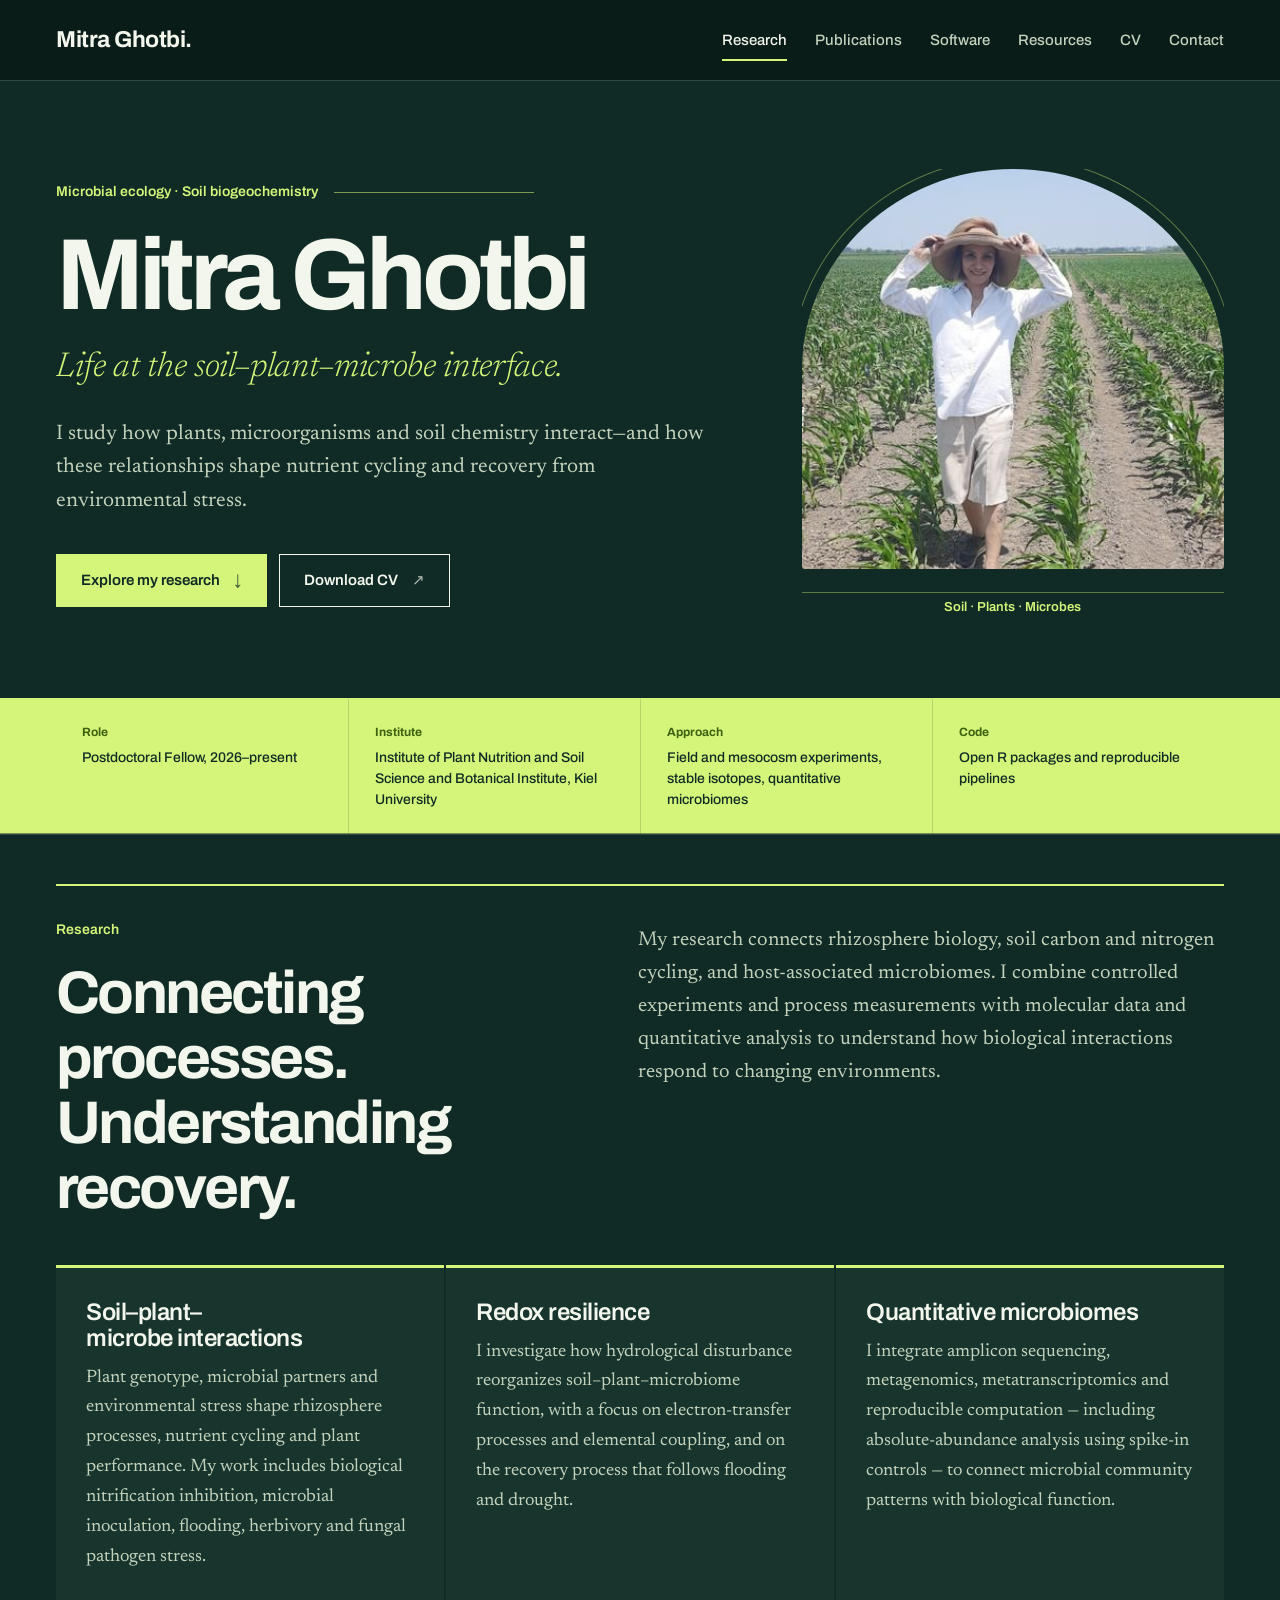
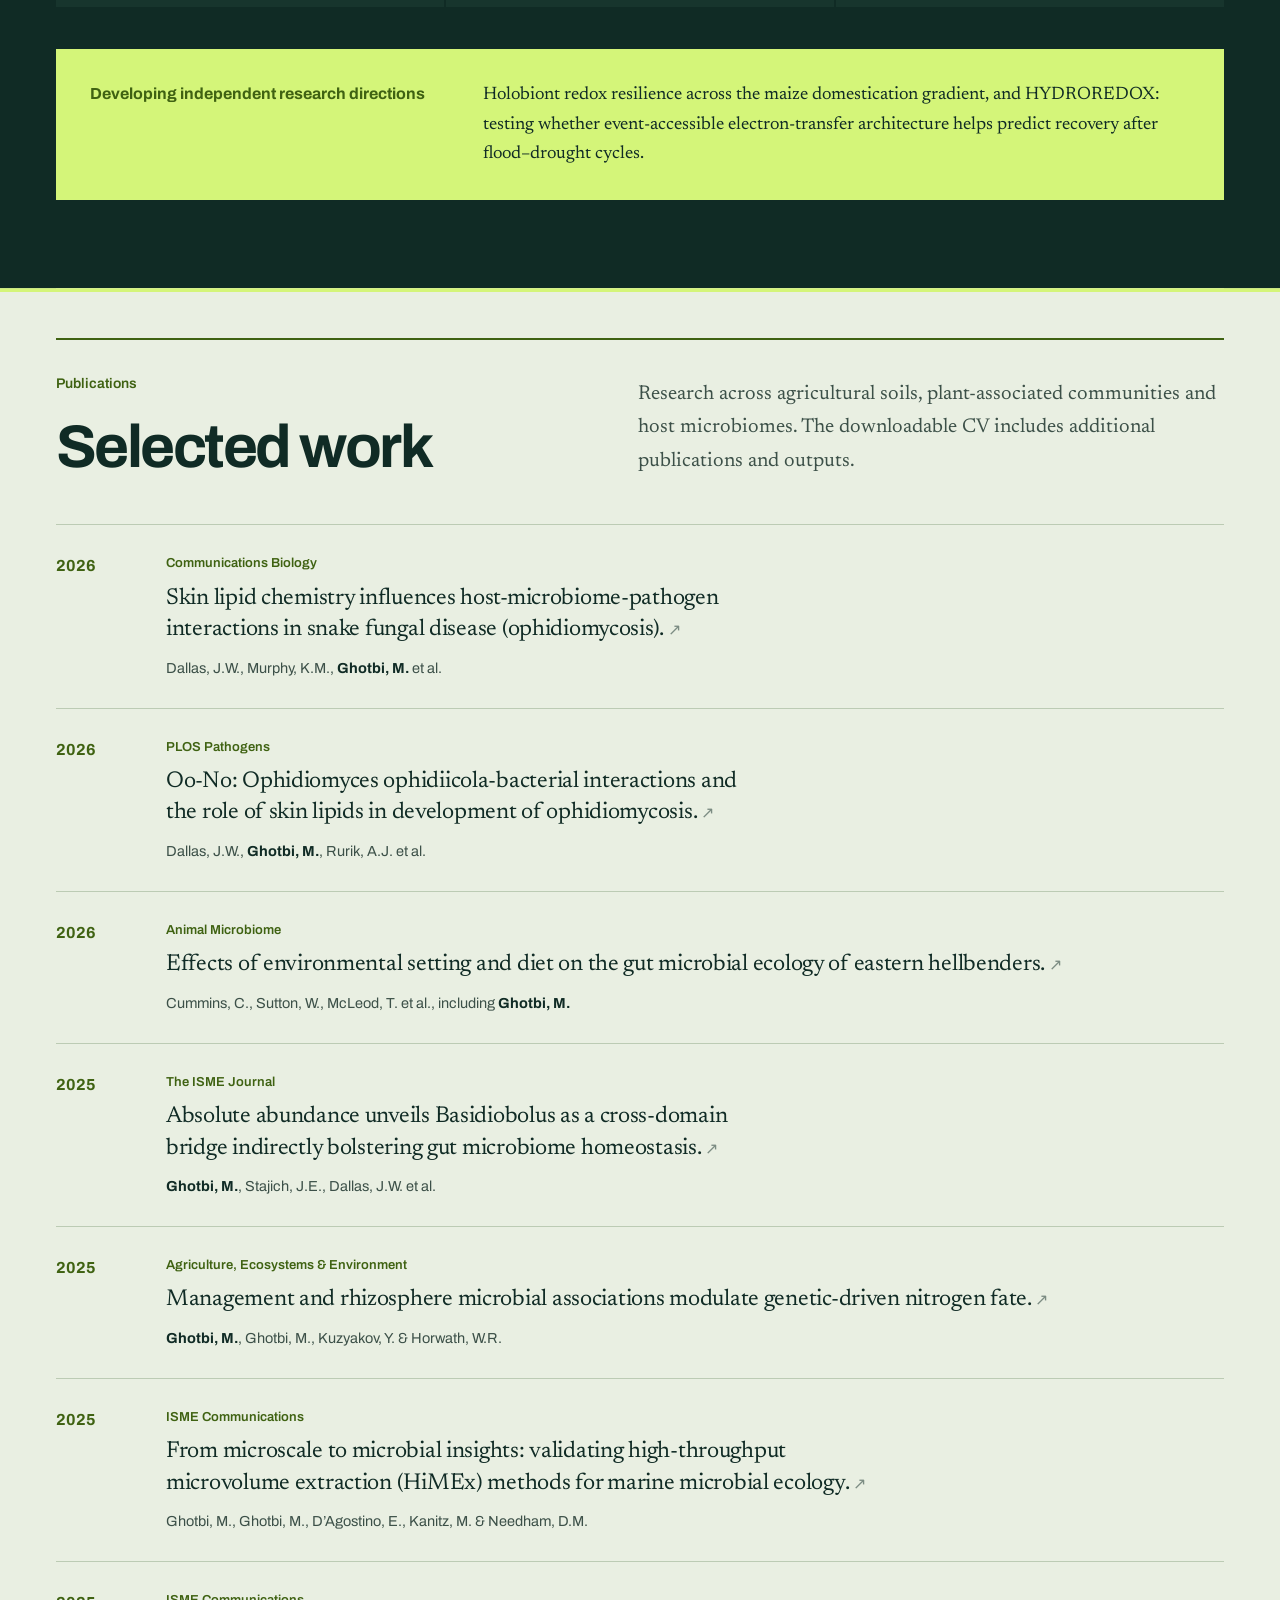
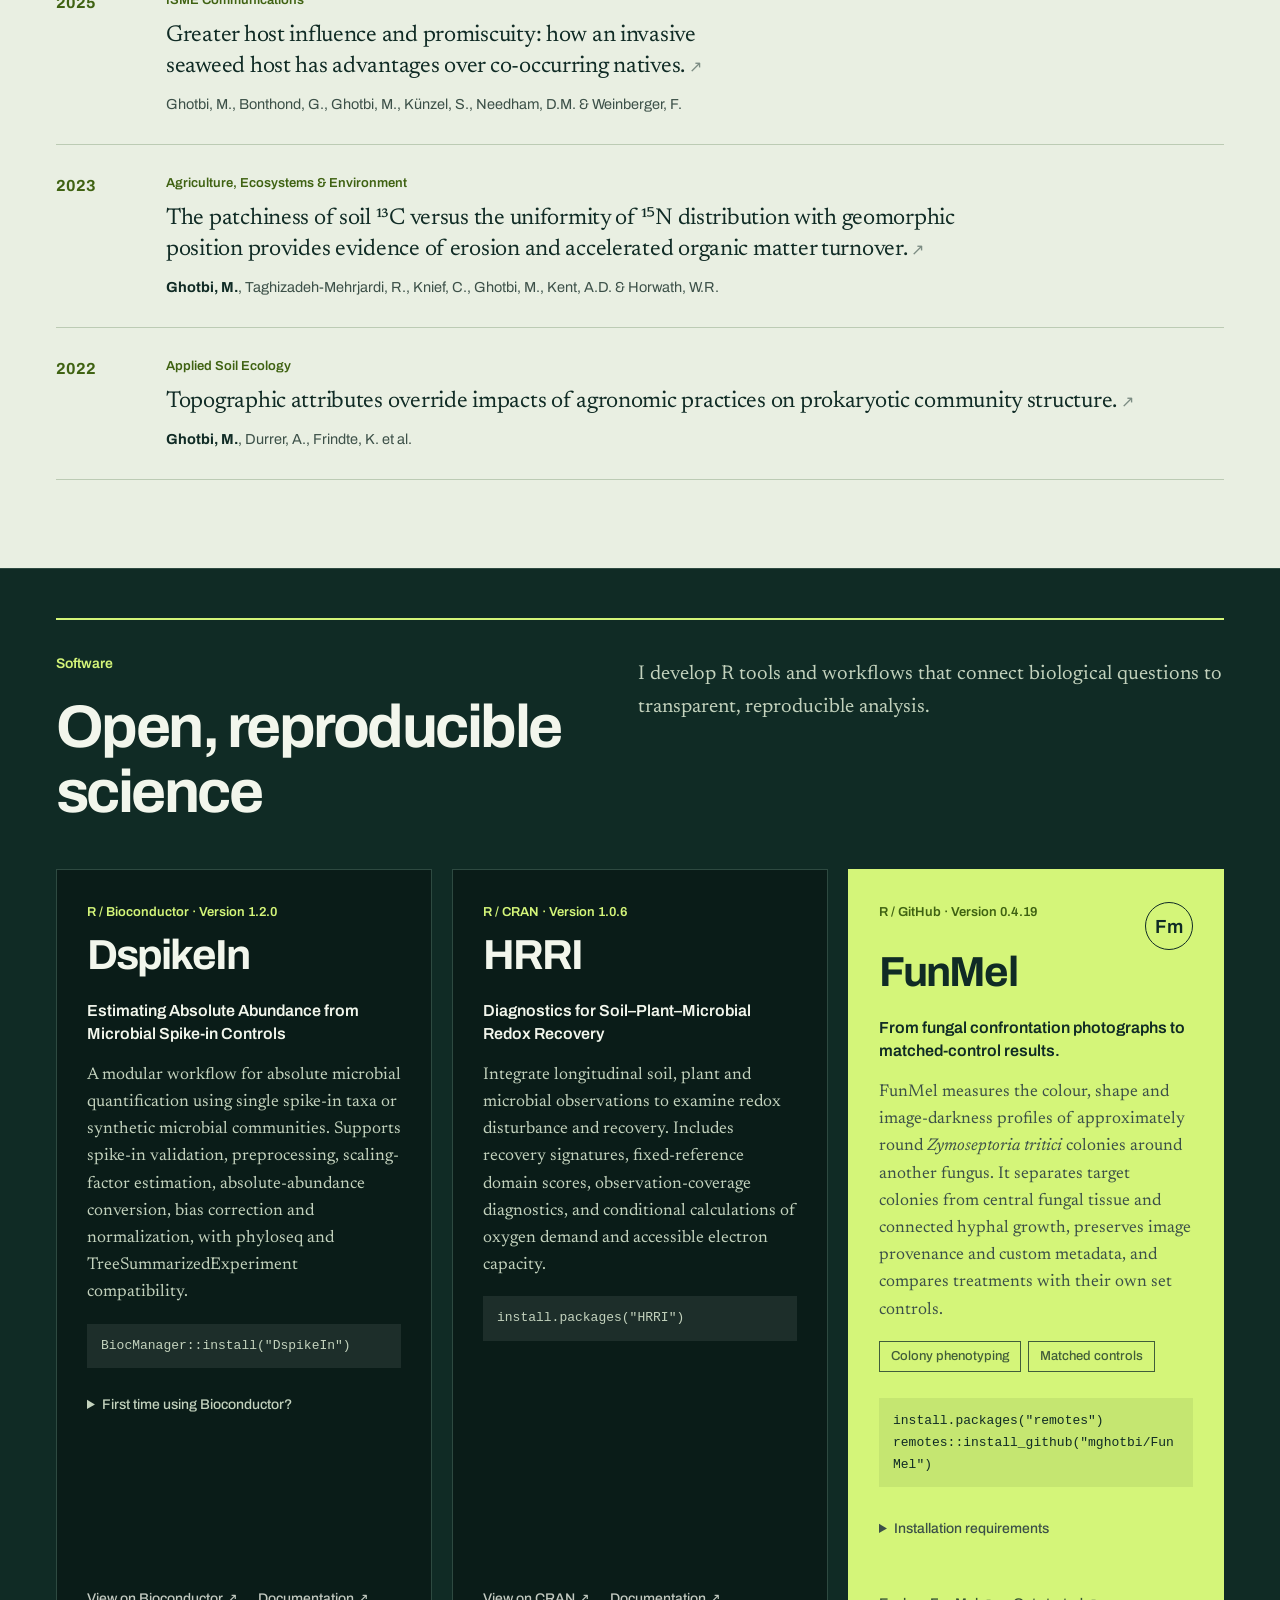
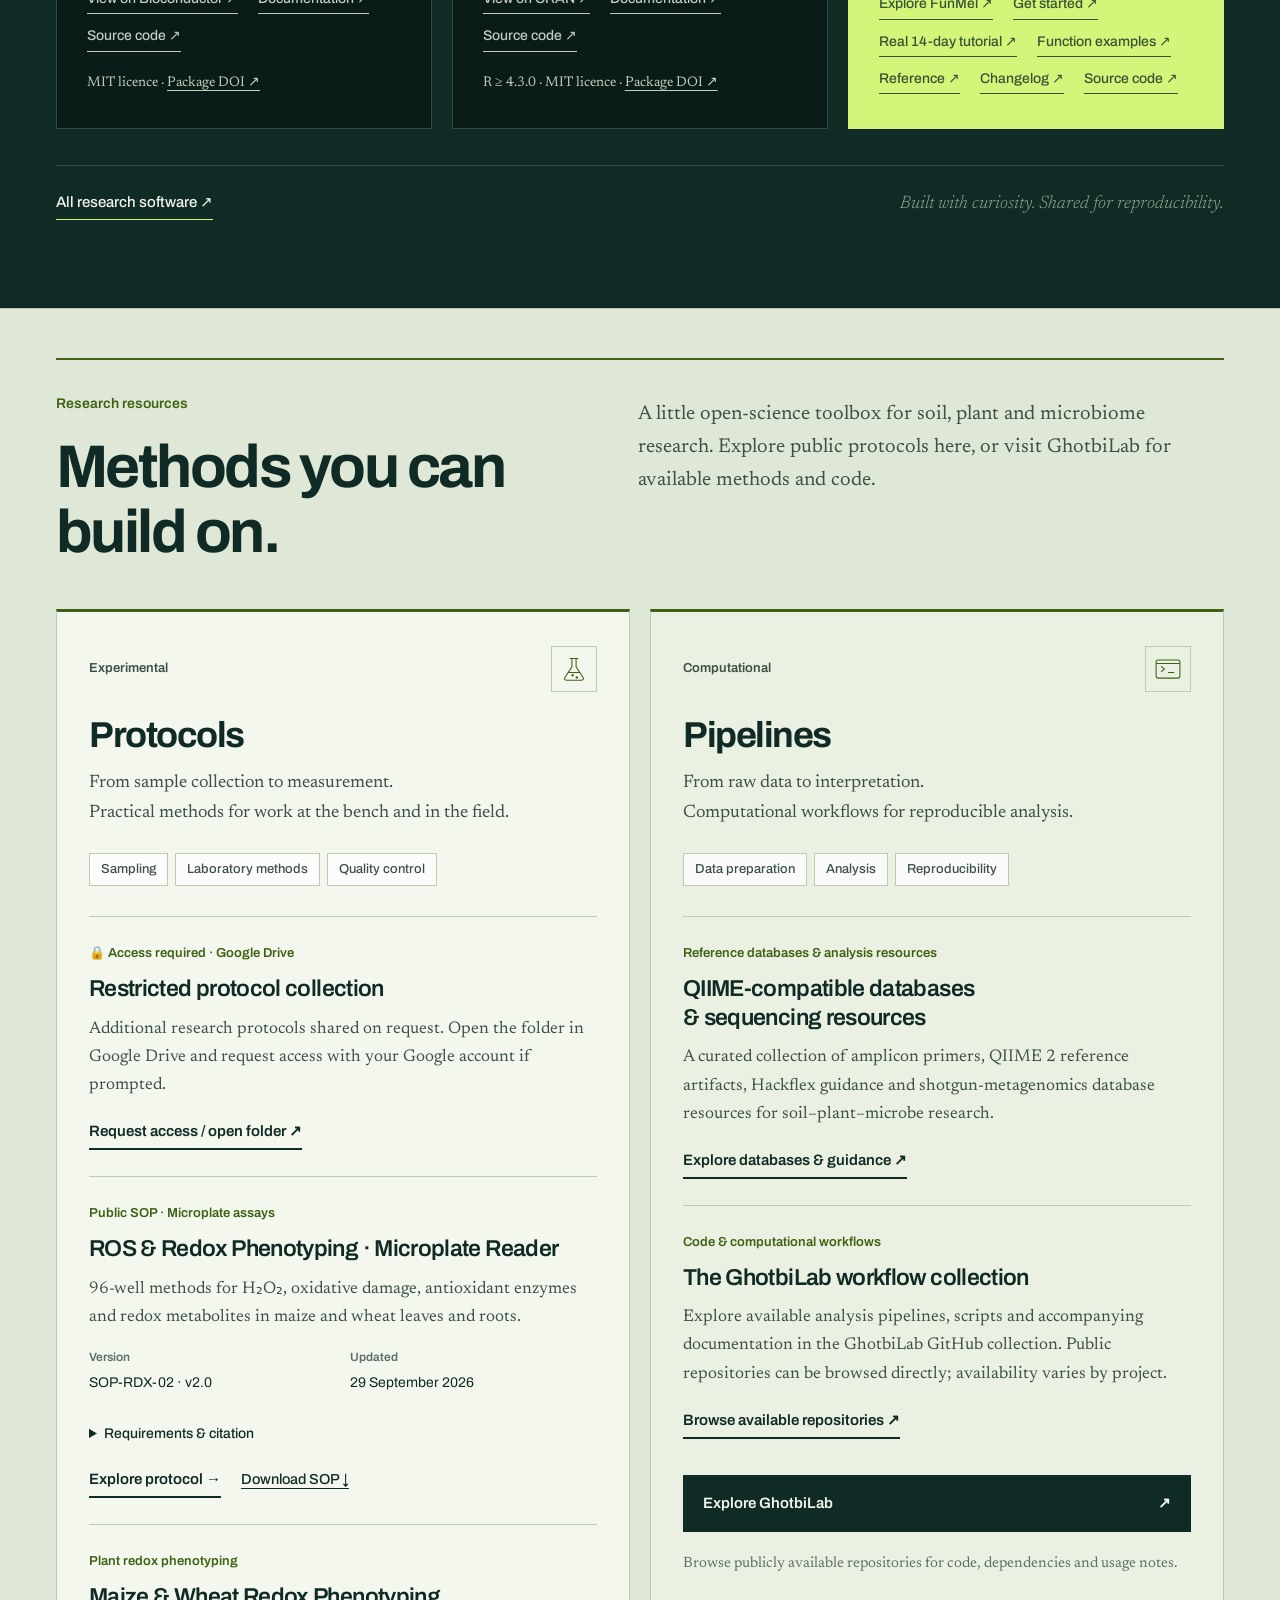
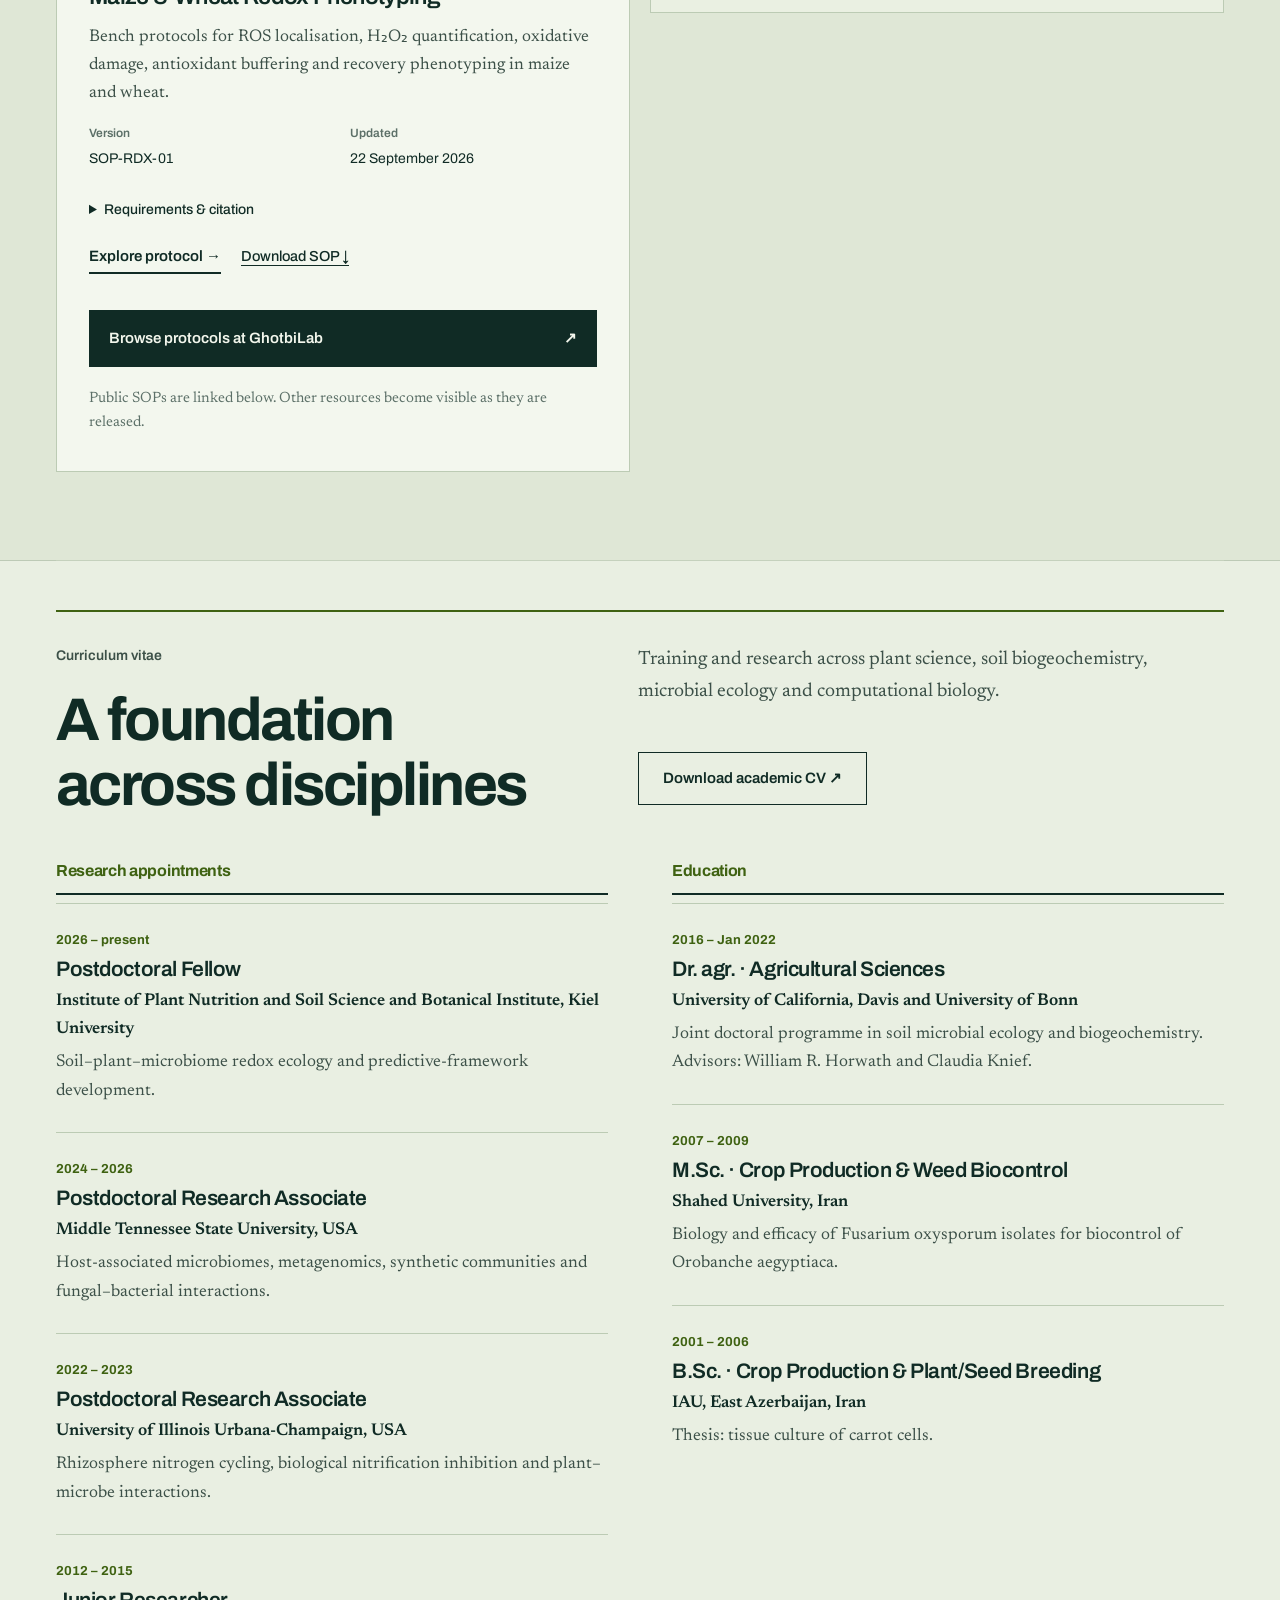
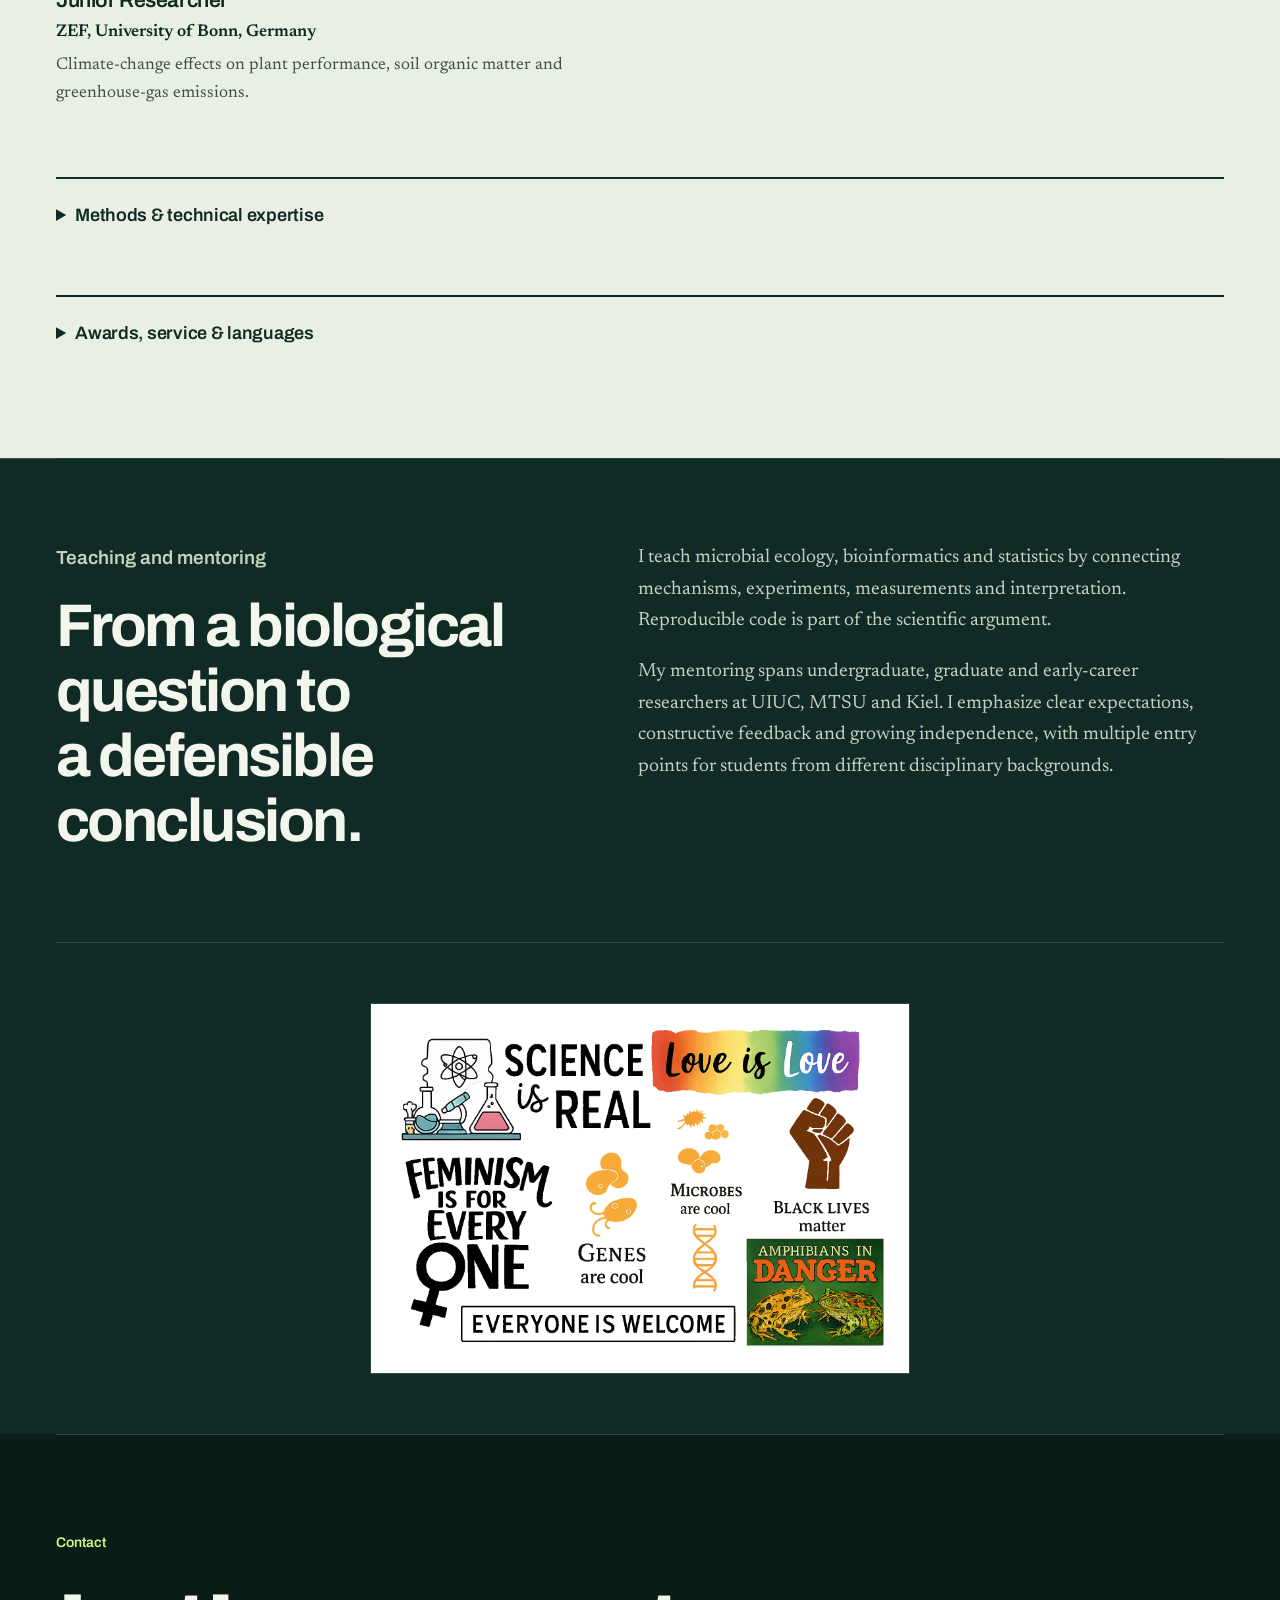
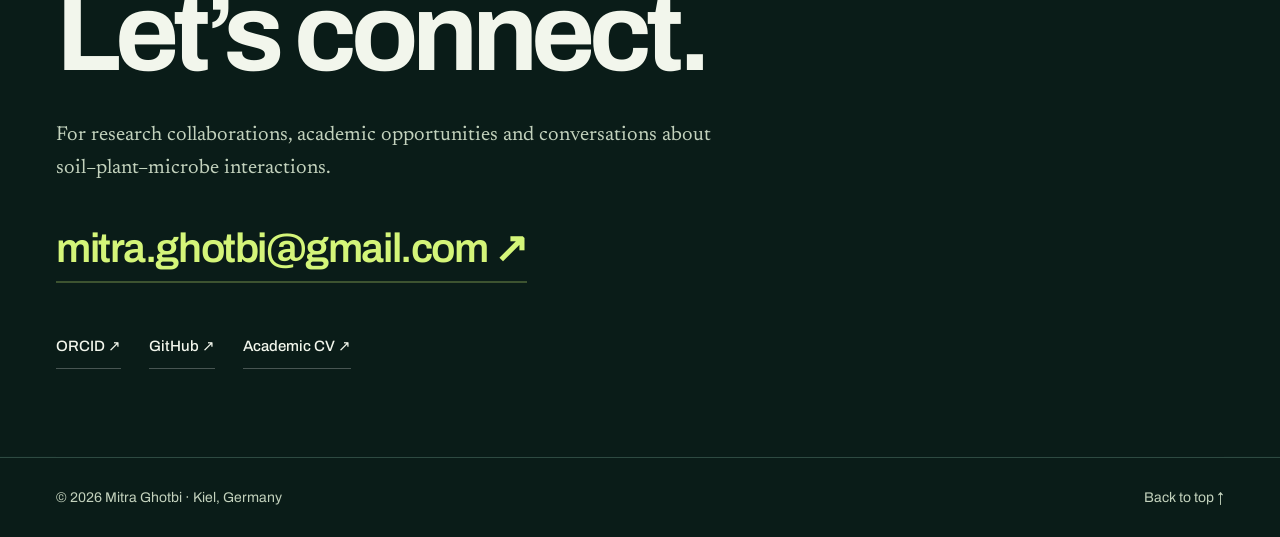
==== commit 960caf0b: "b" ====
--- a/index.html
+++ b/index.html
@@ -1,5 +1,5 @@
-<!doctype html><html lang="en"><head><meta charset="utf-8"><meta name="viewport" content="width=device-width,initial-scale=1"><title>Mitra Ghotbi | Microbial ecology & soil biogeochemistry</title><meta name="description" content="Mitra Ghotbi is a soil biogeochemist and microbial ecologist studying soil–plant–microbe interactions, redox resilience and quantitative microbiomes."><meta name="theme-color" content="#0a1c18"><link rel="preload" href="assets/fonts/archivo-latin-wght-normal.woff2" as="font" type="font/woff2" crossorigin><link rel="preload" href="assets/fonts/newsreader-latin-wght-normal.woff2" as="font" type="font/woff2" crossorigin><link rel="stylesheet" href="style.css?v=20261027b"><link rel="icon" href="assets/favicon.svg" type="image/svg+xml"></head><body><a class="skip" href="#main">Skip to content</a><div class="depth-rail" aria-hidden="true"><span class="rail-fill"></span></div><header><div class="wrap"><nav aria-label="Main navigation"><a class="wordmark" href="#">Mitra Ghotbi<span style="color:var(--accent)">.</span></a><button class="menu-toggle" aria-expanded="false" aria-controls="main-links" type="button">Menu <span aria-hidden="true">＋</span></button><div class="navlinks" id="main-links"><a href="#research">Research</a><a href="#publications">Publications</a><a href="#software">Software</a><a href="#resources">Resources</a><a href="#cv">CV</a><a href="#contact">Contact</a></div></nav></div></header><main id="main" class="wrap"><div class="hero"><div><p class="eyebrow">Microbial ecology · Soil biogeochemistry</p><h1>Mitra Ghotbi<span>Life at the soil–plant–microbe interface.</span></h1><p class="intro">I study how plants, microorganisms and soil chemistry interact—and how these relationships shape nutrient cycling and recovery from environmental stress.</p><div class="buttons"><a class="button primary" href="#research">Explore my research <span aria-hidden="true">↓</span></a><a class="button" href="assets/Mitra-Ghotbi-CV.pdf">Download CV <span aria-hidden="true">↗</span></a></div></div><figure class="portrait"><img src="assets/mitra-fieldwork.jpg" width="400" height="400" alt="Mitra Ghotbi standing in a maize field"><figcaption>Soil · Plants · Microbes</figcaption></figure></div><div class="affiliation"><span><b>Role</b>Postdoctoral Fellow, 2026–present</span><span><b>Institute</b>Institute of Plant Nutrition and Soil Science and Botanical Institute, Kiel University</span><span><b>Approach</b>Field and mesocosm experiments, stable isotopes, quantitative microbiomes</span><span><b>Code</b>Open R packages and reproducible pipelines</span></div>
-<section id="research"><div class="section-head"><div><p class="eyebrow">Research</p><h2>Connecting processes.<br>Understanding recovery.</h2></div><p>My research connects rhizosphere biology, soil carbon and nitrogen cycling, and host-associated microbiomes. I combine controlled experiments and process measurements with molecular data and quantitative analysis to understand how biological interactions respond to changing environments.</p></div><div class="topics"><article class="topic"><h3>Soil–plant–microbe interactions</h3><p>Plant genotype, microbial partners and environmental stress shape rhizosphere processes, nitrogen cycling and plant performance. My work includes biological nitrification inhibition, microbial inoculation, flooding and herbivory.</p></article><article class="topic"><h3>Redox resilience</h3><p>I investigate how hydrological disturbance reorganizes soil–plant–microbiome function, with a focus on electron-transfer processes, elemental coupling and recovery after flooding and drought.</p></article><article class="topic"><h3>Quantitative microbiomes</h3><p>I integrate amplicon sequencing, metagenomics and reproducible computation to connect microbial community patterns with biological function, including absolute-abundance analysis using spike-in controls.</p></article></div><div class="research-note"><p><strong>Developing independent research directions</strong></p><p>Holobiont redox resilience across the maize domestication gradient, and HYDROREDOX: testing whether event-accessible electron-transfer architecture helps predict recovery after flood–drought cycles.</p></div></section>
+<!doctype html><html lang="en"><head><meta charset="utf-8"><meta name="viewport" content="width=device-width,initial-scale=1"><title>Mitra Ghotbi | Microbial ecology & soil biogeochemistry</title><meta name="description" content="Mitra Ghotbi is a soil biogeochemist and microbial ecologist studying soil–plant–microbe interactions, redox resilience and quantitative microbiomes."><meta name="theme-color" content="#0a1c18"><link rel="preload" href="assets/fonts/archivo-latin-wght-normal.woff2" as="font" type="font/woff2" crossorigin><link rel="preload" href="assets/fonts/newsreader-latin-wght-normal.woff2" as="font" type="font/woff2" crossorigin><link rel="stylesheet" href="style.css?v=20261027c"><link rel="icon" href="assets/favicon.svg?v=2" type="image/svg+xml"><link rel="canonical" href="https://mghotbi.github.io/"><meta name="author" content="Mitra Ghotbi"><meta property="og:type" content="profile"><meta property="og:site_name" content="Mitra Ghotbi"><meta property="og:title" content="Mitra Ghotbi — microbial ecology &amp; soil biogeochemistry"><meta property="og:description" content="Mitra Ghotbi is a soil biogeochemist and microbial ecologist studying soil–plant–microbe interactions, redox resilience and quantitative microbiomes."><meta property="og:url" content="https://mghotbi.github.io/"><meta property="og:image" content="https://mghotbi.github.io/assets/og-card.png"><meta property="og:image:width" content="1200"><meta property="og:image:height" content="630"><meta property="og:image:alt" content="Mitra Ghotbi, life at the soil–plant–microbe interface."><meta property="profile:first_name" content="Mitra"><meta property="profile:last_name" content="Ghotbi"><meta name="twitter:card" content="summary_large_image"><meta name="twitter:title" content="Mitra Ghotbi — microbial ecology &amp; soil biogeochemistry"><meta name="twitter:description" content="Mitra Ghotbi is a soil biogeochemist and microbial ecologist studying soil–plant–microbe interactions, redox resilience and quantitative microbiomes."><meta name="twitter:image" content="https://mghotbi.github.io/assets/og-card.png"><script type="application/ld+json">{"@context":"https://schema.org","@type":"Person","name":"Mitra Ghotbi","givenName":"Mitra","familyName":"Ghotbi","url":"https://mghotbi.github.io/","image":"https://mghotbi.github.io/assets/og-card.png","email":"mailto:mitra.ghotbi@gmail.com","jobTitle":"Postdoctoral Fellow","description":"Mitra Ghotbi is a soil biogeochemist and microbial ecologist studying soil–plant–microbe interactions, redox resilience and quantitative microbiomes.","identifier":{"@type":"PropertyValue","propertyID":"ORCID","value":"https://orcid.org/0000-0001-9185-9993"},"affiliation":{"@type":"Organization","name":"Institute of Plant Nutrition and Soil Science and Botanical Institute, Kiel University","url":"https://www.uni-kiel.de/"},"alumniOf":[{"@type":"CollegeOrUniversity","name":"University of California, Davis"},{"@type":"CollegeOrUniversity","name":"University of Bonn"}],"knowsAbout":["Soil biogeochemistry","Microbial ecology","Rhizosphere processes","Redox resilience","Nitrogen cycling","Metagenomics","Quantitative microbiome analysis","Reproducible research software"],"sameAs":["https://orcid.org/0000-0001-9185-9993","https://github.com/mghotbi","https://github.com/GhotbiLab"]}</script></head><body><a class="skip" href="#main">Skip to content</a><div class="depth-rail" aria-hidden="true"><span class="rail-fill"></span></div><header><div class="wrap"><nav aria-label="Main navigation"><a class="wordmark" href="#">Mitra Ghotbi<span style="color:var(--accent)">.</span></a><button class="menu-toggle" aria-expanded="false" aria-controls="main-links" type="button">Menu <span aria-hidden="true">＋</span></button><div class="navlinks" id="main-links"><a href="#research">Research</a><a href="#publications">Publications</a><a href="#software">Software</a><a href="#resources">Resources</a><a href="#cv">CV</a><a href="#contact">Contact</a></div></nav></div></header><main id="main" class="wrap"><div class="hero"><div><p class="eyebrow">Microbial ecology · Soil biogeochemistry</p><h1>Mitra Ghotbi<span>Life at the soil–plant–microbe interface.</span></h1><p class="intro">I study how plants, microorganisms and soil chemistry interact—and how these relationships shape nutrient cycling and recovery from environmental stress.</p><div class="buttons"><a class="button primary" href="#research">Explore my research <span aria-hidden="true">↓</span></a><a class="button" href="assets/Mitra-Ghotbi-CV.pdf">Download CV <span aria-hidden="true">↗</span></a></div></div><figure class="portrait"><img src="assets/mitra-fieldwork.jpg" width="400" height="400" fetchpriority="high" decoding="async" alt="Mitra Ghotbi standing in a maize field"><figcaption>Soil · Plants · Microbes</figcaption></figure></div><div class="affiliation"><span><b>Role</b>Postdoctoral Fellow, 2026–present</span><span><b>Institute</b>Institute of Plant Nutrition and Soil Science and Botanical Institute, Kiel University</span><span><b>Approach</b>Field and mesocosm experiments, stable isotopes, quantitative microbiomes</span><span><b>Code</b>Open R packages and reproducible pipelines</span></div>
+<section id="research"><div class="section-head"><div><p class="eyebrow">Research</p><h2>Connecting processes.<br>Understanding recovery.</h2></div><p>My research connects rhizosphere biology, soil carbon and nitrogen cycling, and host-associated microbiomes. I combine controlled experiments and process measurements with molecular data and quantitative analysis to understand how biological interactions respond to changing environments.</p></div><div class="topics"><article class="topic"><h3>Soil–plant–microbe interactions</h3><p>Plant genotype, microbial partners and environmental stress shape rhizosphere processes, nutrient cycling and plant performance. My work includes biological nitrification inhibition, microbial inoculation, flooding, herbivory and fungal pathogen stress.</p></article><article class="topic"><h3>Redox resilience</h3><p>I investigate how hydrological disturbance reorganizes soil–plant–microbiome function, with a focus on electron-transfer processes and elemental coupling, and on the recovery process that follows flooding and drought.</p></article><article class="topic"><h3>Quantitative microbiomes</h3><p>I integrate amplicon sequencing, metagenomics, metatranscriptomics and reproducible computation — including absolute-abundance analysis using spike-in controls — to connect microbial community patterns with biological function.</p></article></div><div class="research-note"><p><strong>Developing independent research directions</strong></p><p>Holobiont redox resilience across the maize domestication gradient, and HYDROREDOX: testing whether event-accessible electron-transfer architecture helps predict recovery after flood–drought cycles.</p></div></section>
 <section id="publications"><div class="section-head"><div><p class="eyebrow">Publications</p><h2>Selected work</h2></div><p>Research across agricultural soils, plant-associated communities and host microbiomes. The downloadable CV includes additional publications and outputs.</p></div><article class="paper"><span class="year">2026</span><div><p class="eyebrow">Communications Biology</p><h3><a href="https://www.nature.com/articles/s42003-026-10820-w">Skin lipid chemistry influences host-microbiome-pathogen interactions in snake fungal disease (ophidiomycosis). <span aria-hidden="true">↗</span></a></h3><p class="authors">Dallas, J.W., Murphy, K.M., <b>Ghotbi, M.</b> et al.</p></div></article><article class="paper"><span class="year">2026</span><div><p class="eyebrow">PLOS Pathogens</p><h3><a href="https://doi.org/10.1371/journal.ppat.1013875">Oo-No: Ophidiomyces ophidiicola-bacterial interactions and the role of skin lipids in development of ophidiomycosis. <span aria-hidden="true">↗</span></a></h3><p class="authors">Dallas, J.W., <b>Ghotbi, M.</b>, Rurik, A.J. et al.</p></div></article><article class="paper"><span class="year">2026</span><div><p class="eyebrow">Animal Microbiome</p><h3><a href="https://doi.org/10.1186/s42523-026-00537-w">Effects of environmental setting and diet on the gut microbial ecology of eastern hellbenders. <span aria-hidden="true">↗</span></a></h3><p class="authors">Cummins, C., Sutton, W., McLeod, T. et al., including <b>Ghotbi, M.</b></p></div></article><article class="paper"><span class="year">2025</span><div><p class="eyebrow">The ISME Journal</p><h3><a href="https://doi.org/10.1093/ismejo/wraf150">Absolute abundance unveils Basidiobolus as a cross-domain bridge indirectly bolstering gut microbiome homeostasis. <span aria-hidden="true">↗</span></a></h3><p class="authors"><b>Ghotbi, M.</b>, Stajich, J.E., Dallas, J.W. et al.</p></div></article><article class="paper"><span class="year">2025</span><div><p class="eyebrow">Agriculture, Ecosystems &amp; Environment</p><h3><a href="https://doi.org/10.1016/j.agee.2024.109308">Management and rhizosphere microbial associations modulate genetic-driven nitrogen fate. <span aria-hidden="true">↗</span></a></h3><p class="authors"><b>Ghotbi, M.</b>, Ghotbi, M., Kuzyakov, Y. &amp; Horwath, W.R.</p></div></article><article class="paper"><span class="year">2025</span><div><p class="eyebrow">ISME Communications</p><h3><a href="https://doi.org/10.1093/ismeco/ycaf218">From microscale to microbial insights: validating high-throughput microvolume extraction (HiMEx) methods for marine microbial ecology. <span aria-hidden="true">↗</span></a></h3><p class="authors">Ghotbi, M., Ghotbi, M., D’Agostino, E., Kanitz, M. &amp; Needham, D.M.</p></div></article><article class="paper"><span class="year">2025</span><div><p class="eyebrow">ISME Communications</p><h3><a href="https://doi.org/10.1093/ismeco/ycaf120">Greater host influence and promiscuity: how an invasive seaweed host has advantages over co-occurring natives. <span aria-hidden="true">↗</span></a></h3><p class="authors">Ghotbi, M., Bonthond, G., Ghotbi, M., Künzel, S., Needham, D.M. &amp; Weinberger, F.</p></div></article><article class="paper"><span class="year">2023</span><div><p class="eyebrow">Agriculture, Ecosystems &amp; Environment</p><h3><a href="https://doi.org/10.1016/j.agee.2023.108616">The patchiness of soil ¹³C versus the uniformity of ¹⁵N distribution with geomorphic position provides evidence of erosion and accelerated organic matter turnover. <span aria-hidden="true">↗</span></a></h3><p class="authors"><b>Ghotbi, M.</b>, Taghizadeh-Mehrjardi, R., Knief, C., Ghotbi, M., Kent, A.D. &amp; Horwath, W.R.</p></div></article><article class="paper"><span class="year">2022</span><div><p class="eyebrow">Applied Soil Ecology</p><h3><a href="https://doi.org/10.1016/j.apsoil.2022.104446">Topographic attributes override impacts of agronomic practices on prokaryotic community structure. <span aria-hidden="true">↗</span></a></h3><p class="authors"><b>Ghotbi, M.</b>, Durrer, A., Frindte, K. et al.</p></div></article></section>
 <section id="software"><div class="section-head"><div><p class="eyebrow">Software</p><h2>Open, reproducible science</h2></div><p>I develop R tools and workflows that connect biological questions to transparent, reproducible analysis.</p></div><div class="software"><article id="dspikein"><p class="eyebrow">R / Bioconductor · Version 1.2.0</p><h3>DspikeIn</h3><p><strong>Estimating Absolute Abundance from Microbial Spike-in Controls</strong></p><p>A modular workflow for absolute microbial quantification using single spike-in taxa or synthetic microbial communities. Supports spike-in validation, preprocessing, scaling-factor estimation, absolute-abundance conversion, bias correction and normalization, with phyloseq and TreeSummarizedExperiment compatibility.</p><p><code>BiocManager::install("DspikeIn")</code></p><details><summary>First time using Bioconductor?</summary><p>Install BiocManager first with <code>install.packages("BiocManager")</code>, then run the command above.</p></details><div class="buttons"><a href="https://bioconductor.org/packages/DspikeIn">View on Bioconductor ↗</a><a href="https://bioconductor.org/packages/release/bioc/vignettes/DspikeIn/inst/doc/DspikeIn-with-TSE.html">Documentation ↗</a><a href="https://github.com/mghotbi/DspikeIn">Source code ↗</a></div><p style="margin-top:20px;margin-bottom:0;font-size:14px">MIT licence · <a href="https://doi.org/10.18129/B9.bioc.DspikeIn">Package DOI ↗</a></p></article><article id="hrri"><p class="eyebrow">R / CRAN · Version 1.0.6</p><h3>HRRI</h3><p><strong>Diagnostics for Soil–Plant–Microbial Redox Recovery</strong></p><p>Integrate longitudinal soil, plant and microbial observations to examine redox disturbance and recovery. Includes recovery signatures, fixed-reference domain scores, observation-coverage diagnostics, and conditional calculations of oxygen demand and accessible electron capacity.</p><p><code>install.packages("HRRI")</code></p><div class="buttons"><a href="https://CRAN.R-project.org/package=HRRI">View on CRAN ↗</a><a href="https://mghotbi.github.io/HRRI/">Documentation ↗</a><a href="https://github.com/mghotbi/HRRI">Source code ↗</a></div><p style="margin-top:20px;margin-bottom:0;font-size:14px">R ≥ 4.3.0 · MIT licence · <a href="https://doi.org/10.32614/CRAN.package.HRRI">Package DOI ↗</a></p></article><article id="funmel"><div class="software-top"><p class="eyebrow">R / GitHub · Version 0.4.19</p><span class="package-mark" aria-hidden="true">Fm</span></div><h3>FunMel</h3><p><strong>From fungal confrontation photographs to matched-control results.</strong></p><p>FunMel measures the colour, shape and image-darkness profiles of approximately round <i>Zymoseptoria tritici</i> colonies around another fungus. It separates target colonies from central fungal tissue and connected hyphal growth, preserves image provenance and custom metadata, and compares treatments with their own set controls.</p><div class="software-tags"><span>Colony phenotyping</span><span>Matched controls</span></div><pre><code>install.packages("remotes")
 remotes::install_github("mghotbi/FunMel")</code></pre><details><summary>Installation requirements</summary><p>Restart R before loading an updated package. R ≥ 4.1 and source-compilation tools are required: Xcode Command Line Tools on macOS, matching Rtools on Windows, or R development tools and ImageMagick development libraries on Linux. For installed tutorials, use <code>build_vignettes=TRUE</code> during installation.</p></details><div class="buttons"><a href="https://mghotbi.github.io/FunMel/index.html">Explore FunMel ↗</a><a href="https://mghotbi.github.io/FunMel/articles/FunMel.html">Get started ↗</a><a href="https://mghotbi.github.io/FunMel/articles/Real-14-day.html">Real 14-day tutorial ↗</a><a href="https://mghotbi.github.io/FunMel/articles/Function-examples.html">Function examples ↗</a><a href="https://mghotbi.github.io/FunMel/reference/index.html">Reference ↗</a><a href="https://mghotbi.github.io/FunMel/news/index.html">Changelog ↗</a><a href="https://github.com/mghotbi/FunMel">Source code ↗</a></div></article></div><p class="software-directory"><a href="https://github.com/mghotbi">All research software ↗</a><span>Built with curiosity. Shared for reproducibility.</span></p></section>
@@ -24,5 +24,5 @@
   <noscript><p><a href="https://github.com/mghotbi/QIIME-compatible-database">QIIME-compatible databases &amp; sequencing resources</a> · <a href="https://drive.google.com/drive/folders/1F76FxJrMChos5CgjyWPgHUF178bcI37W?usp=drive_link">🔒 Restricted protocol collection — request access</a> · <a href="protocols/plate-reader-redox-phenotyping.html">Plate-reader ROS &amp; redox phenotyping</a> · <a href="protocols/maize-wheat-redox-phenotyping.html">Maize &amp; wheat redox phenotyping</a> · <a href="https://github.com/GhotbiLab">GhotbiLab protocols &amp; pipelines</a></p></noscript>
 </section><section id="cv"><div class="section-head"><div><p class="eyebrow">Curriculum vitae</p><h2>A foundation across disciplines</h2></div><div><p>Training and research across plant science, soil biogeochemistry, microbial ecology and computational biology.</p><a class="button" href="assets/Mitra-Ghotbi-CV.pdf">Download academic CV ↗</a></div></div><div class="cv-grid"><div><h3 class="subheading">Research appointments</h3><article class="cv-item"><span class="date">2026 – present</span><h3>Postdoctoral Fellow</h3><p><strong>Institute of Plant Nutrition and Soil Science and Botanical Institute, Kiel University</strong></p><p>Soil–plant–microbiome redox ecology and predictive-framework development.</p></article><article class="cv-item"><span class="date">2024 – 2026</span><h3>Postdoctoral Research Associate</h3><p><strong>Middle Tennessee State University, USA</strong></p><p>Host-associated microbiomes, metagenomics, synthetic communities and fungal–bacterial interactions.</p></article><article class="cv-item"><span class="date">2022 – 2023</span><h3>Postdoctoral Research Associate</h3><p><strong>University of Illinois Urbana-Champaign, USA</strong></p><p>Rhizosphere nitrogen cycling, biological nitrification inhibition and plant–microbe interactions.</p></article><article class="cv-item"><span class="date">2012 – 2015</span><h3>Junior Researcher</h3><p><strong>ZEF, University of Bonn, Germany</strong></p><p>Climate-change effects on plant performance, soil organic matter and greenhouse-gas emissions.</p></article></div><div><h3 class="subheading">Education</h3><article class="cv-item"><span class="date">2016 – Jan 2022</span><h3>Dr. agr. · Agricultural Sciences</h3><p><strong>University of California, Davis and University of Bonn</strong></p><p>Joint doctoral programme in soil microbial ecology and biogeochemistry. Advisors: William R. Horwath and Claudia Knief.</p></article><article class="cv-item"><span class="date">2007 – 2009</span><h3>M.Sc. · Crop Production & Weed Biocontrol</h3><p><strong>Shahed University, Iran</strong></p><p>Biology and efficacy of Fusarium oxysporum isolates for biocontrol of Orobanche aegyptiaca.</p></article><article class="cv-item"><span class="date">2001 – 2006</span><h3>B.Sc. · Crop Production & Plant/Seed Breeding</h3><p><strong>IAU, East Azerbaijan, Iran</strong></p><p>Thesis: tissue culture of carrot cells.</p></article></div></div><details class="details"><summary>Methods & technical expertise</summary><div class="cv-grid"><div><h3>Experimental & molecular</h3><p>Greenhouse, mesocosm and field experiments; rhizosphere processes; microbial inoculation and synthetic communities; plant, root, soil and gas measurements; stable isotopes; DNA/RNA workflows; 16S/ITS profiling; metagenomics and transcriptomic analysis.</p></div><div><h3>Computational & statistical</h3><p>R, Bioconductor and Linux; mixed models, multivariate analysis and ecological networks; genome-resolved workflows; reproducible pipelines and R package development. Additional tools include TASSEL, Cytoscape, Gephi, SigmaPlot and GenGIS.</p></div></div></details><details class="details"><summary>Awards, service & languages</summary><ul><li>ISME19 Travel Grant (2024); FEMS Congress Grant (2023).</li><li>PhD Project Scholarship, UC Davis (2015–2017); WASCAL Scholarship, University of Bonn (2012–2014).</li><li>Earlier awards include IFOAM, NAAEE, ICM9, EWRS and IWSS support.</li><li>ISME community mentoring; journal peer review, including The ISME Journal and Applied Soil Ecology.</li><li>Memberships: ISME, MSA, ASA, CSSA, SSSA and FEMS.</li><li>Persian/Farsi (native), English (fluent), German (B1).</li></ul></details></section>
 <section id="teaching"><div class="teaching"><div><p class="eyebrow">Teaching and mentoring</p><h2>From a biological question to a defensible conclusion.</h2></div><div><p>I teach microbial ecology, bioinformatics and statistics by connecting mechanisms, experiments, measurements and interpretation. Reproducible code is part of the scientific argument.</p><p>My mentoring spans undergraduate, graduate and early-career researchers at UIUC, MTSU and Kiel. I emphasize clear expectations, constructive feedback and growing independence, with multiple entry points for students from different disciplinary backgrounds.</p></div></div></section>
-<aside class="values-art" aria-label="Science and inclusion"><img src="assets/science-and-inclusion.gif" width="1536" height="1024" loading="lazy" alt="Science and inclusion artwork: love is love, Black lives matter, microbes and genes are cool, amphibians in danger, and everyone is welcome."></aside><div id="contact" class="contact"><p class="eyebrow">Contact</p><h2>Let’s connect.</h2><p>For research collaborations, academic opportunities and conversations about soil–plant–microbe interactions.</p><a class="statement" href="mailto:mitra.ghotbi@gmail.com">mitra.ghotbi@gmail.com ↗</a><div class="contact-links"><a href="https://orcid.org/0000-0001-9185-9993">ORCID ↗</a><a href="https://github.com/mghotbi">GitHub ↗</a><a href="assets/Mitra-Ghotbi-CV.pdf">Academic CV ↗</a></div></div></main><footer><div class="wrap footer-row"><span>© 2026 Mitra Ghotbi · Kiel, Germany</span><a href="#">Back to top ↑</a></div></footer><script src="resources.js?v=20261027b"></script><script src="interactions.js?v=20261027b"></script></body></html>
+<aside class="values-art" aria-label="Science and inclusion"><img src="assets/science-and-inclusion.gif" width="1536" height="1024" loading="lazy" alt="Science and inclusion artwork: love is love, Black lives matter, microbes and genes are cool, amphibians in danger, and everyone is welcome."></aside><div id="contact" class="contact"><p class="eyebrow">Contact</p><h2>Let’s connect.</h2><p>For research collaborations, academic opportunities and conversations about soil–plant–microbe interactions.</p><a class="statement" href="mailto:mitra.ghotbi@gmail.com">mitra.ghotbi@gmail.com ↗</a><div class="contact-links"><a href="https://orcid.org/0000-0001-9185-9993">ORCID ↗</a><a href="https://github.com/mghotbi">GitHub ↗</a><a href="assets/Mitra-Ghotbi-CV.pdf">Academic CV ↗</a></div></div></main><footer><div class="wrap footer-row"><span>© 2026 Mitra Ghotbi · Kiel, Germany</span><a href="#">Back to top ↑</a></div></footer><script src="resources.js?v=20261027c"></script><script src="interactions.js?v=20261027c"></script></body></html>
 
--- a/style.css
+++ b/style.css
@@ -192,21 +192,48 @@
 
 section { padding: 84px 0 88px; }
 
+/* <main> is width-limited, so a band painted on a section would stop at the
+   text column. Each band is bled out to the viewport edges instead, and its
+   top rule is drawn the same way. */
+.affiliation,
+main > section,
+.values-art,
+.contact {
+  position: relative;
+  background: var(--band, var(--deep));
+  box-shadow: 0 0 0 100vmax var(--band, var(--deep));
+  clip-path: inset(0 -100vmax);
+}
+
+.affiliation { --band: var(--lime); }
+.values-art  { --band: var(--deep); }
+.contact     { --band: var(--deeper); }
+
+main > section::after {
+  content: "";
+  position: absolute;
+  top: 0;
+  left: -100vmax;
+  right: -100vmax;
+  height: 1px;
+  background: var(--line-up);
+}
+
 /* Dark field is the default; pale bands are where there is most to read. */
-#research  { background: var(--deep); border-top: 1px solid var(--line-up); }
-#software  { background: var(--deep); border-top: 1px solid var(--line-up); }
-#teaching  { background: var(--deep); border-top: 1px solid var(--line-up); }
+#research { --band: var(--deep); }
+#software { --band: var(--deep); }
+#teaching { --band: var(--deep); }
 
 #publications,
 #resources,
-#cv {
-  background: var(--sage);
-  color: var(--ink);
-}
-#resources { background: var(--sage-dim); }
-#publications { border-top: 4px solid var(--lime); }
-#resources,
-#cv { border-top: 1px solid var(--line); }
+#cv { color: var(--ink); }
+#publications { --band: var(--sage); }
+#cv           { --band: var(--sage); }
+#resources    { --band: var(--sage-dim); }
+
+#publications::after { height: 4px; background: var(--lime); }
+#resources::after,
+#cv::after { background: var(--line); }
 
 /* Light bands recolour their own accents. */
 #publications a:focus-visible,
@@ -278,12 +305,14 @@
   font-family: var(--display);
   font-size: 12px;
   font-weight: 600;
-  color: #fff;
-  mix-blend-mode: difference;
+  color: var(--ink-up);
   white-space: nowrap;
-  opacity: 0.45;
-  transition: opacity 0.3s;
-}
+  opacity: 0.5;
+  transition: opacity 0.3s, color 0.3s;
+}
+
+/* A tick sitting over a pale band flips to dark ink. */
+.rail-tick.on-light { color: var(--ink); }
 
 .rail-tick::before {
   content: "";
@@ -296,6 +325,7 @@
 }
 
 .rail-tick.active { opacity: 1; }
+
 
 @media (min-width: 1500px) {
   .depth-rail { display: block; }
@@ -330,7 +360,14 @@
   align-items: center;
   justify-content: space-between;
   gap: 28px;
-}
+  transition: min-height 0.3s cubic-bezier(0.22, 0.61, 0.36, 1);
+}
+
+/* The header condenses once you are reading, giving the page back some
+   vertical room. */
+header.scrolled nav { min-height: 62px; }
+header.scrolled .wordmark { font-size: 20px; }
+.wordmark { transition: font-size 0.3s cubic-bezier(0.22, 0.61, 0.36, 1); }
 
 .wordmark {
   font-family: var(--display);
@@ -736,6 +773,9 @@
 }
 .authors b { font-weight: 700; color: var(--ink); }
 
+/* The whole row is the hit area, not just the title. */
+.js .paper { cursor: pointer; }
+
 @media (hover: hover) {
   .paper:hover {
     background: var(--deep);
@@ -1199,7 +1239,6 @@
 
 .values-art {
   padding: 60px 0;
-  background: var(--deep);
   text-align: center;
   border-top: 1px solid var(--line-up);
 }
@@ -1215,16 +1254,10 @@
 
 /* 15 Contact and footer ==================================================== */
 
-/* The contact block sits inside the wrap, so it is bled out to the full
-   viewport width to match the bands above it. */
 .contact {
-  position: relative;
   padding: 96px 0 88px;
-  background: var(--deeper);
   color: var(--ink-up);
   border-top: 1px solid var(--line-up);
-  box-shadow: 0 0 0 100vmax var(--deeper);
-  clip-path: inset(0 -100vmax);
 }
 
 .contact h2 {
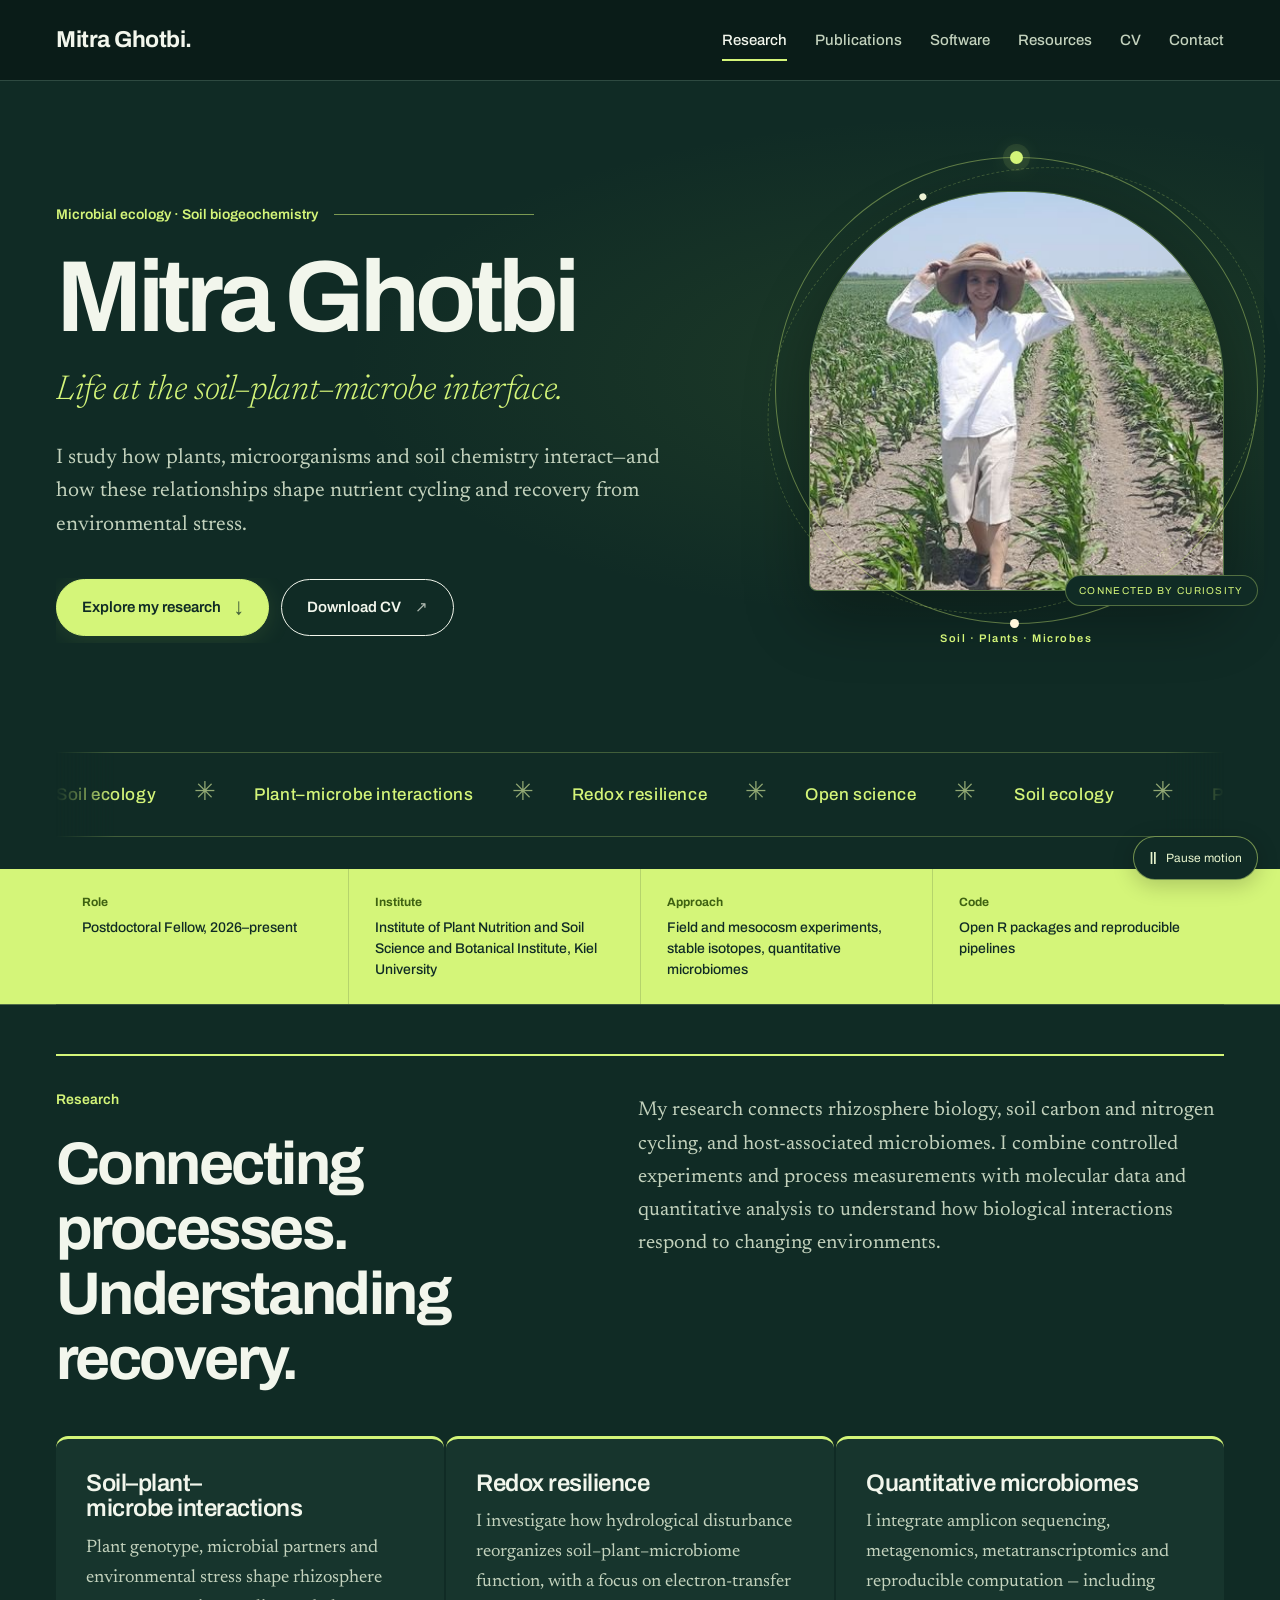
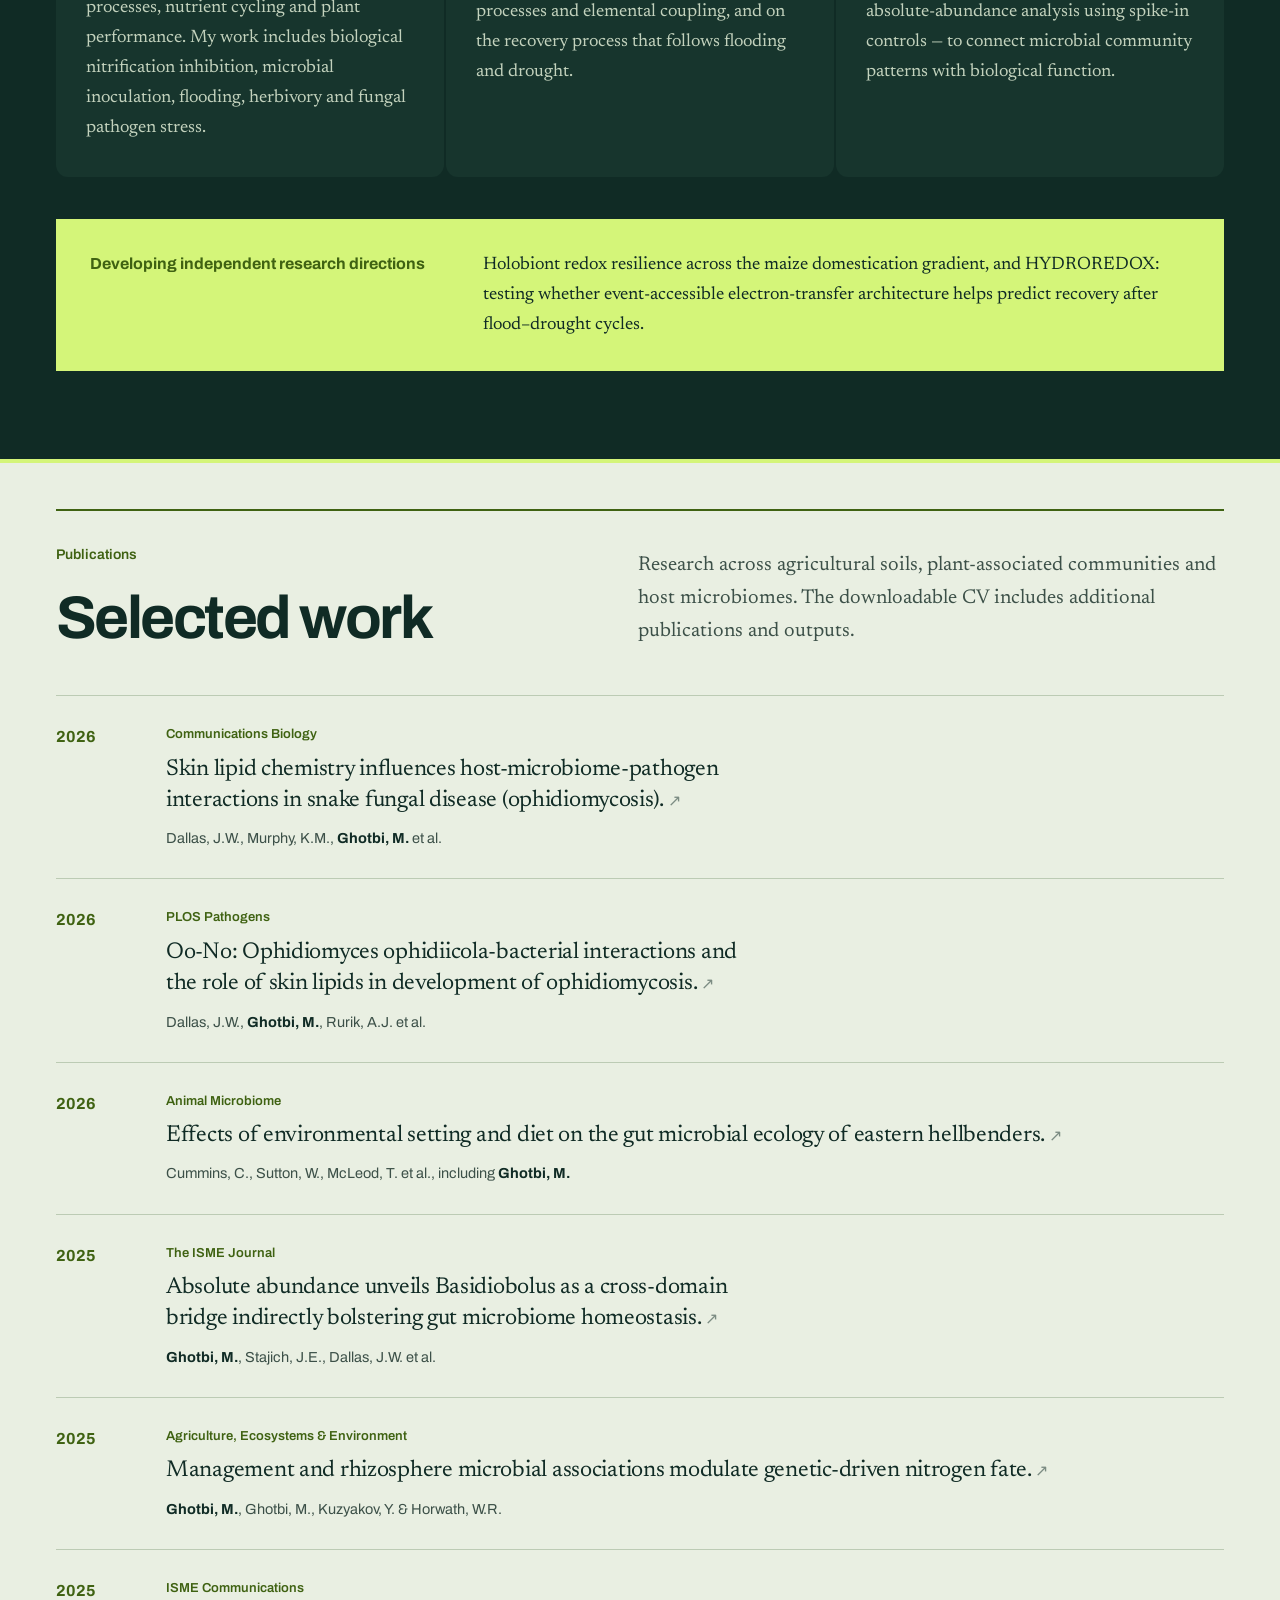
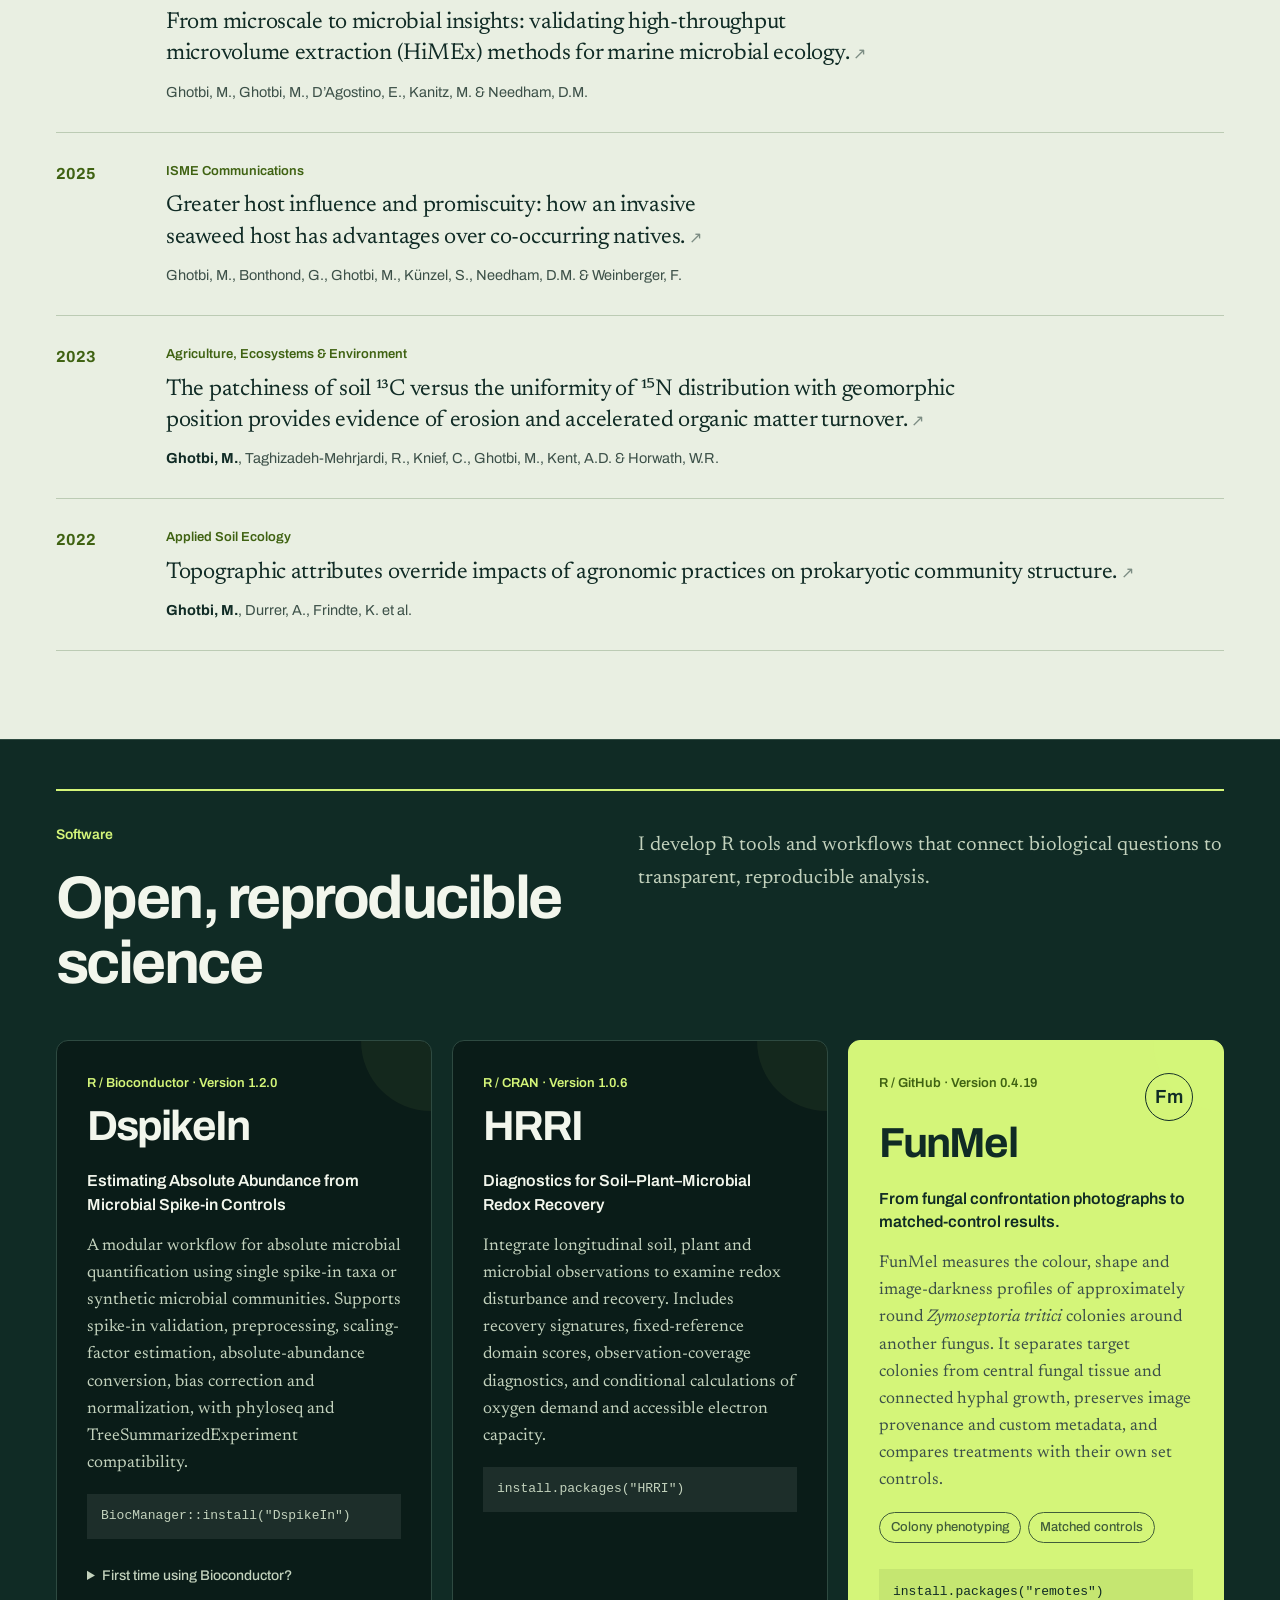
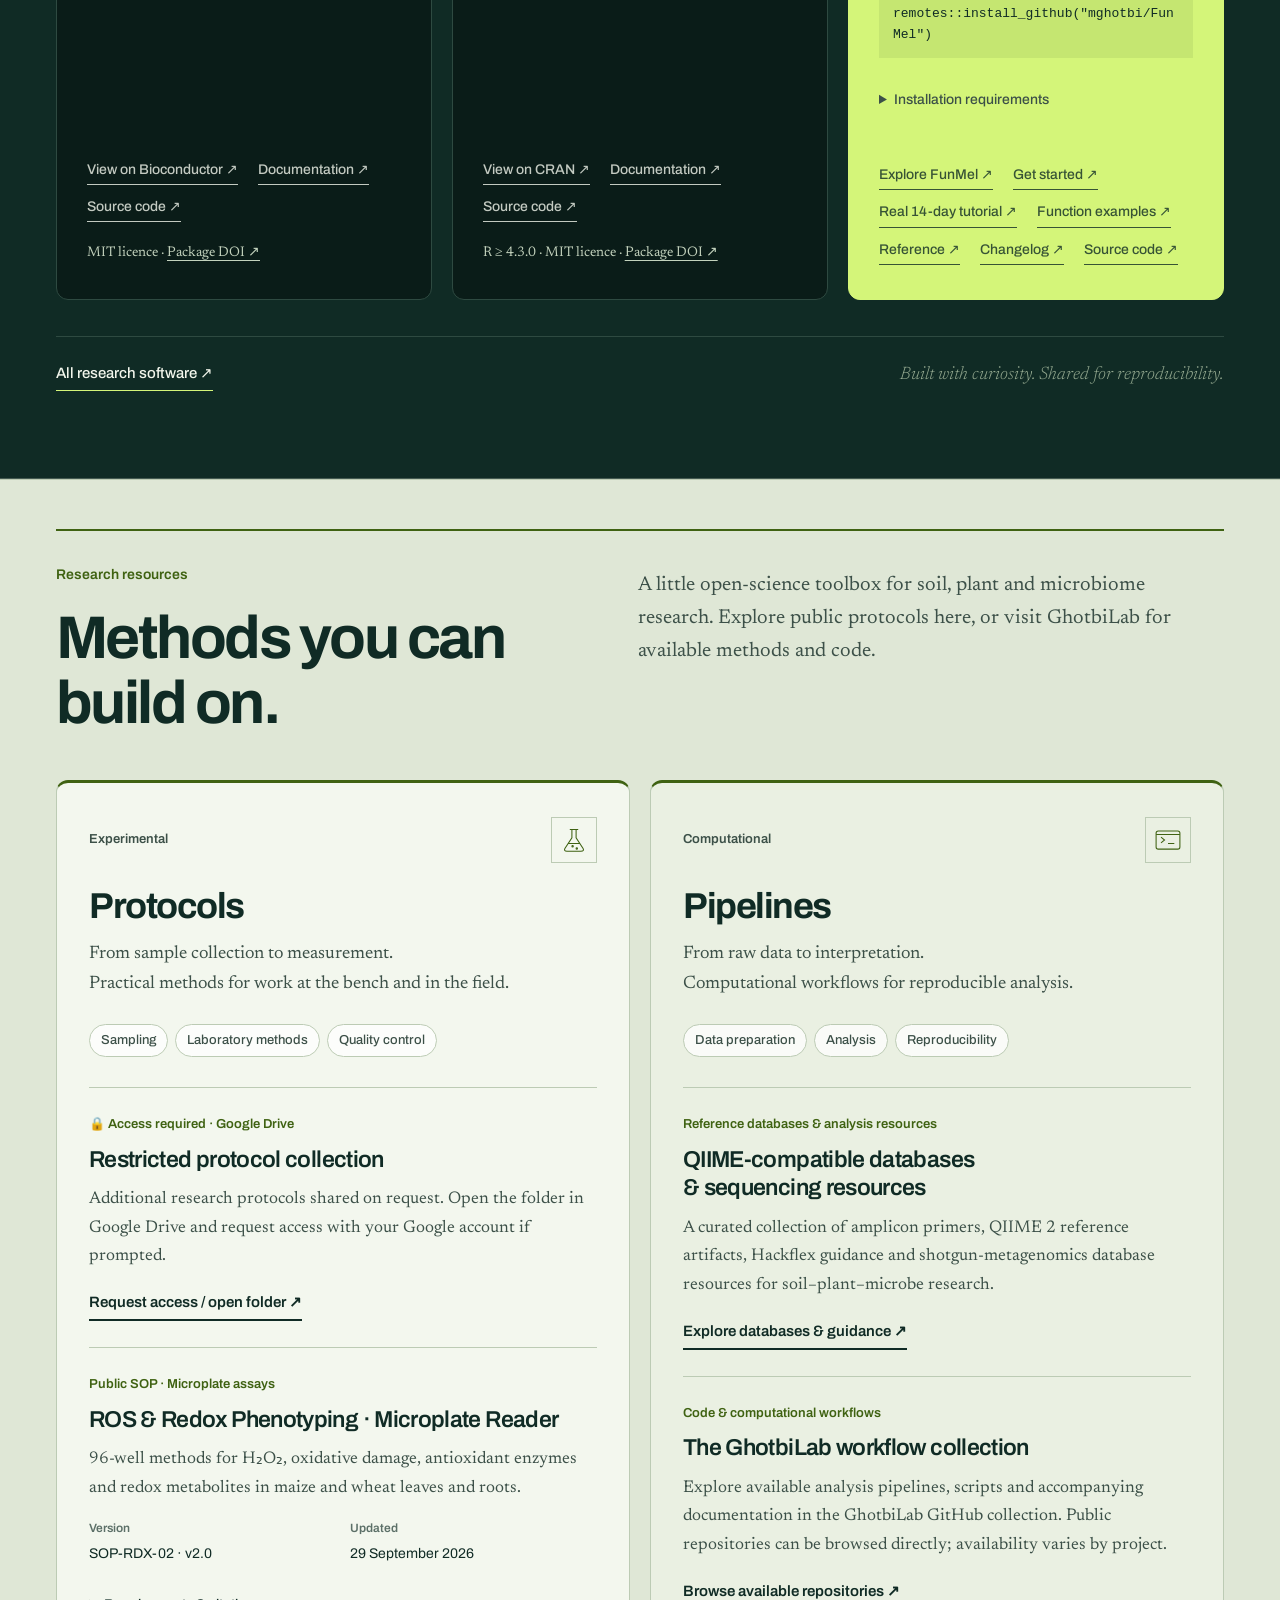
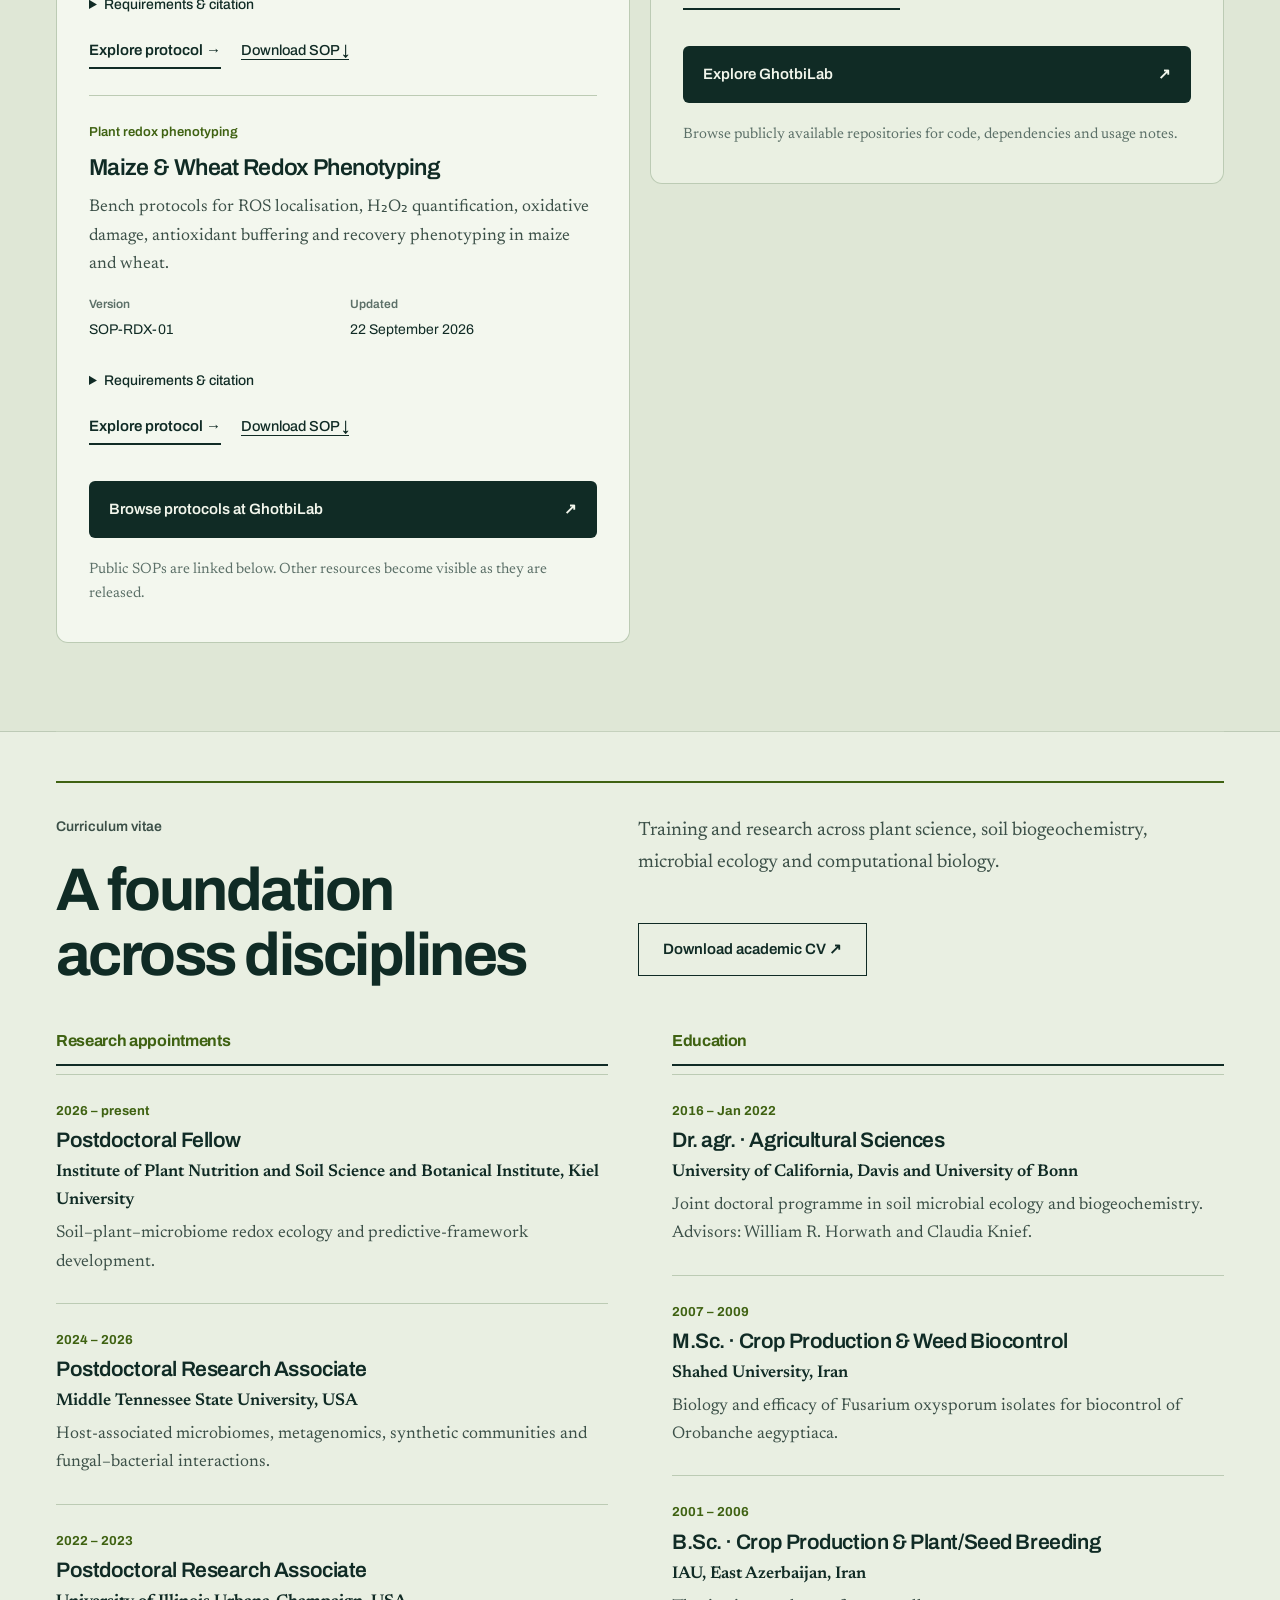
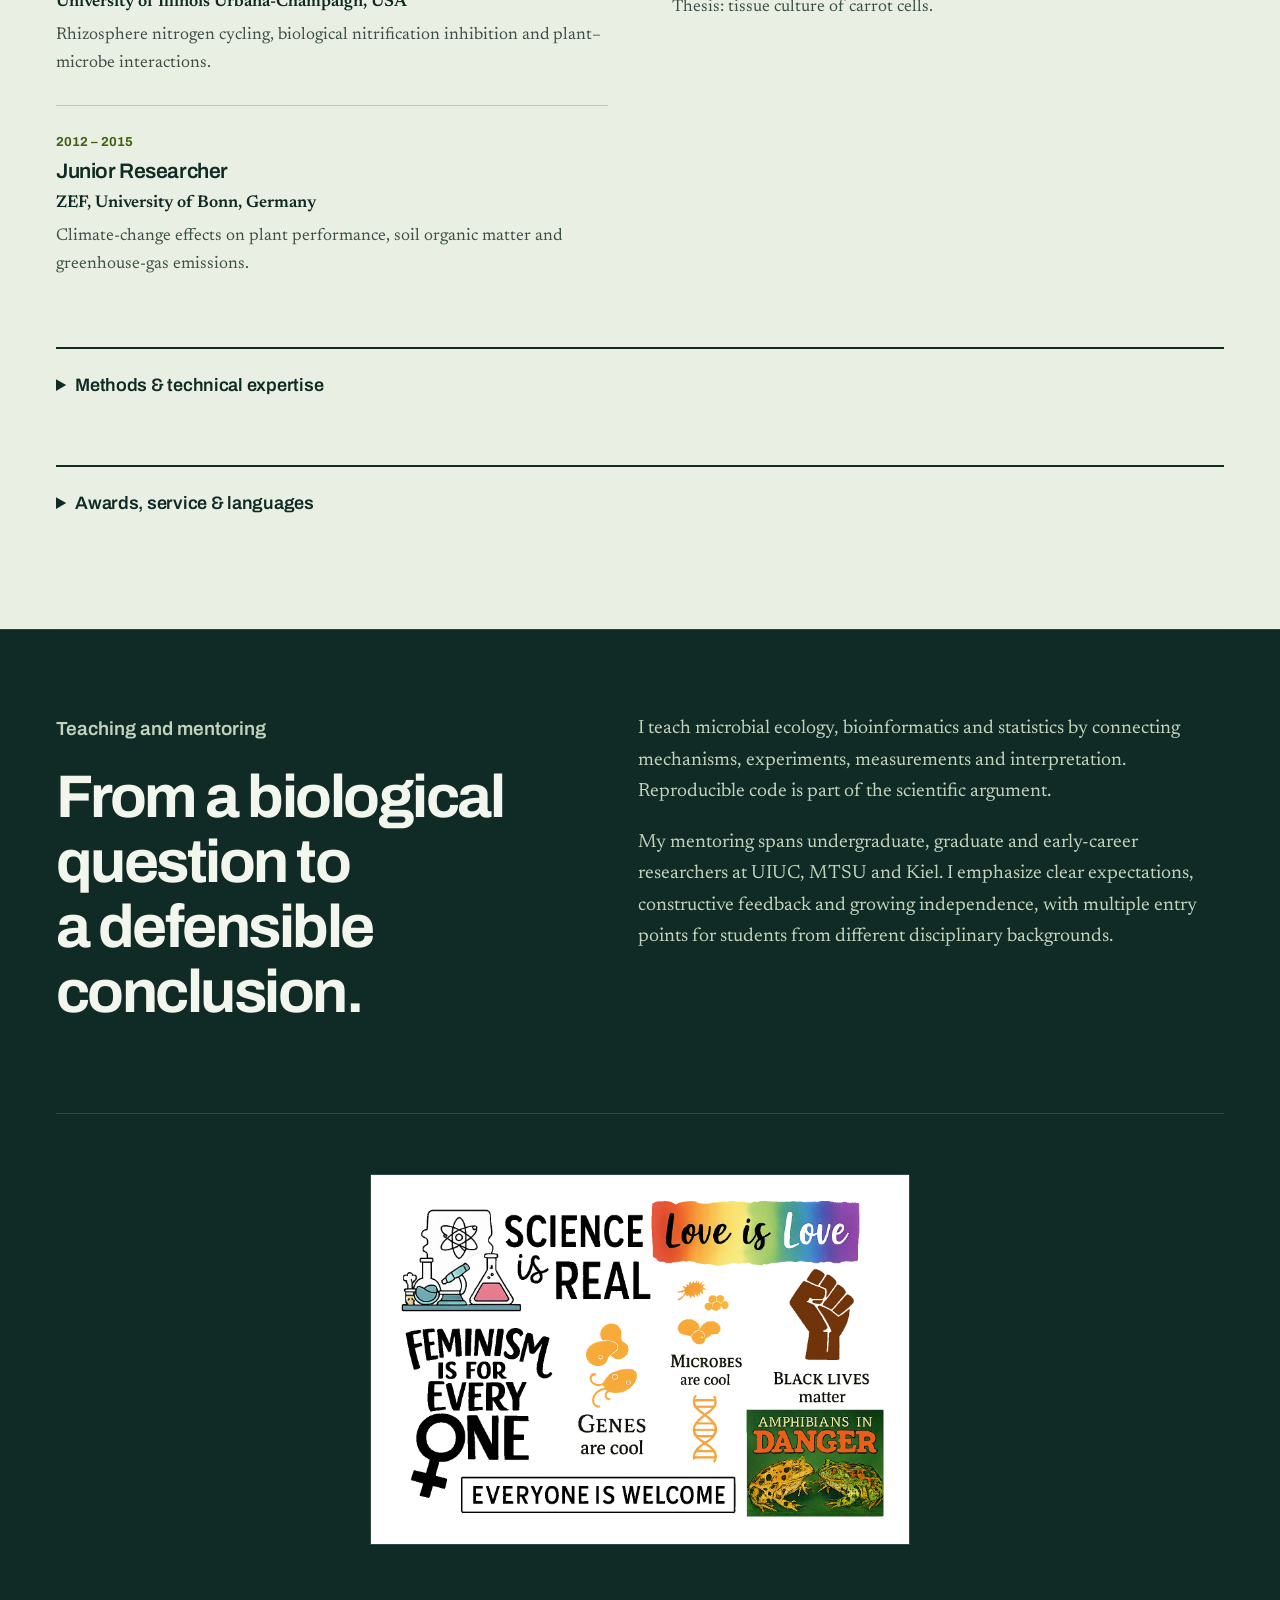
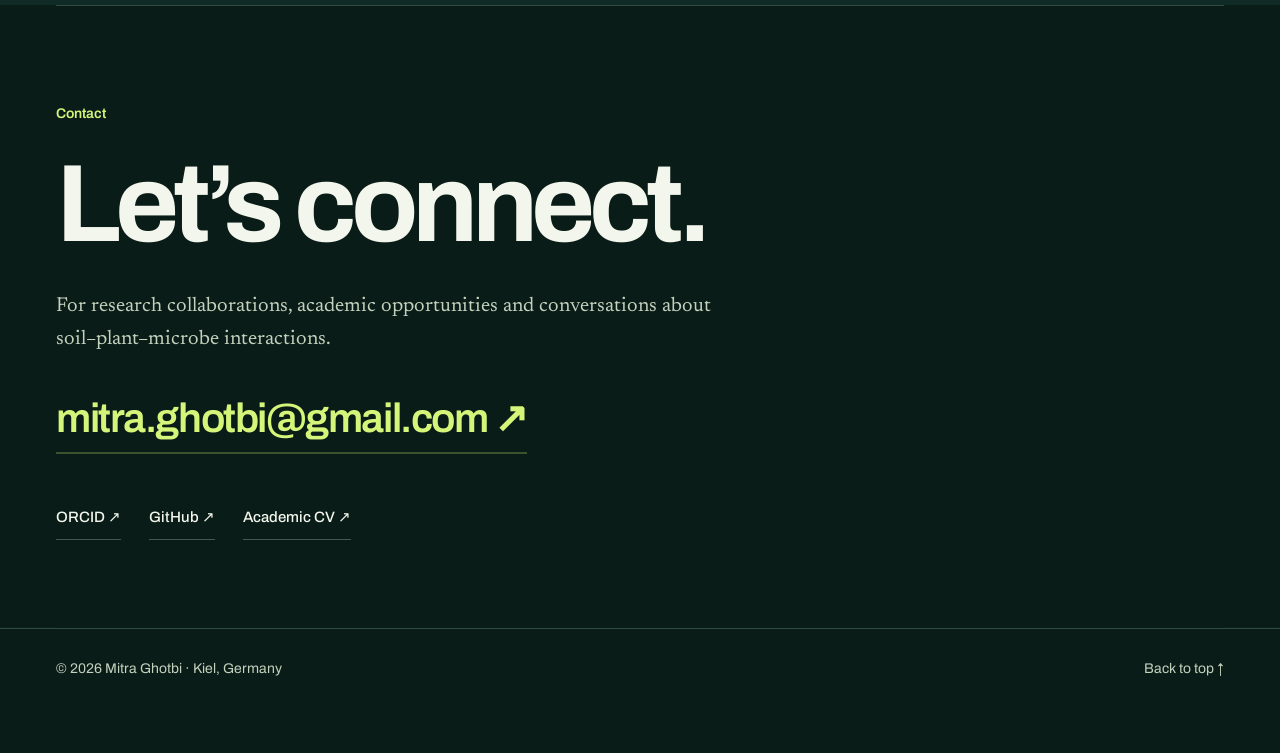
==== commit 1ea1ba71: "o.O" ====
--- a/index.html
+++ b/index.html
@@ -1,4 +1,4 @@
-<!doctype html><html lang="en"><head><meta charset="utf-8"><meta name="viewport" content="width=device-width,initial-scale=1"><title>Mitra Ghotbi | Microbial ecology & soil biogeochemistry</title><meta name="description" content="Mitra Ghotbi is a soil biogeochemist and microbial ecologist studying soil–plant–microbe interactions, redox resilience and quantitative microbiomes."><meta name="theme-color" content="#0a1c18"><link rel="preload" href="assets/fonts/archivo-latin-wght-normal.woff2" as="font" type="font/woff2" crossorigin><link rel="preload" href="assets/fonts/newsreader-latin-wght-normal.woff2" as="font" type="font/woff2" crossorigin><link rel="stylesheet" href="style.css?v=20261027c"><link rel="icon" href="assets/favicon.svg?v=2" type="image/svg+xml"><link rel="canonical" href="https://mghotbi.github.io/"><meta name="author" content="Mitra Ghotbi"><meta property="og:type" content="profile"><meta property="og:site_name" content="Mitra Ghotbi"><meta property="og:title" content="Mitra Ghotbi — microbial ecology &amp; soil biogeochemistry"><meta property="og:description" content="Mitra Ghotbi is a soil biogeochemist and microbial ecologist studying soil–plant–microbe interactions, redox resilience and quantitative microbiomes."><meta property="og:url" content="https://mghotbi.github.io/"><meta property="og:image" content="https://mghotbi.github.io/assets/og-card.png"><meta property="og:image:width" content="1200"><meta property="og:image:height" content="630"><meta property="og:image:alt" content="Mitra Ghotbi, life at the soil–plant–microbe interface."><meta property="profile:first_name" content="Mitra"><meta property="profile:last_name" content="Ghotbi"><meta name="twitter:card" content="summary_large_image"><meta name="twitter:title" content="Mitra Ghotbi — microbial ecology &amp; soil biogeochemistry"><meta name="twitter:description" content="Mitra Ghotbi is a soil biogeochemist and microbial ecologist studying soil–plant–microbe interactions, redox resilience and quantitative microbiomes."><meta name="twitter:image" content="https://mghotbi.github.io/assets/og-card.png"><script type="application/ld+json">{"@context":"https://schema.org","@type":"Person","name":"Mitra Ghotbi","givenName":"Mitra","familyName":"Ghotbi","url":"https://mghotbi.github.io/","image":"https://mghotbi.github.io/assets/og-card.png","email":"mailto:mitra.ghotbi@gmail.com","jobTitle":"Postdoctoral Fellow","description":"Mitra Ghotbi is a soil biogeochemist and microbial ecologist studying soil–plant–microbe interactions, redox resilience and quantitative microbiomes.","identifier":{"@type":"PropertyValue","propertyID":"ORCID","value":"https://orcid.org/0000-0001-9185-9993"},"affiliation":{"@type":"Organization","name":"Institute of Plant Nutrition and Soil Science and Botanical Institute, Kiel University","url":"https://www.uni-kiel.de/"},"alumniOf":[{"@type":"CollegeOrUniversity","name":"University of California, Davis"},{"@type":"CollegeOrUniversity","name":"University of Bonn"}],"knowsAbout":["Soil biogeochemistry","Microbial ecology","Rhizosphere processes","Redox resilience","Nitrogen cycling","Metagenomics","Quantitative microbiome analysis","Reproducible research software"],"sameAs":["https://orcid.org/0000-0001-9185-9993","https://github.com/mghotbi","https://github.com/GhotbiLab"]}</script></head><body><a class="skip" href="#main">Skip to content</a><div class="depth-rail" aria-hidden="true"><span class="rail-fill"></span></div><header><div class="wrap"><nav aria-label="Main navigation"><a class="wordmark" href="#">Mitra Ghotbi<span style="color:var(--accent)">.</span></a><button class="menu-toggle" aria-expanded="false" aria-controls="main-links" type="button">Menu <span aria-hidden="true">＋</span></button><div class="navlinks" id="main-links"><a href="#research">Research</a><a href="#publications">Publications</a><a href="#software">Software</a><a href="#resources">Resources</a><a href="#cv">CV</a><a href="#contact">Contact</a></div></nav></div></header><main id="main" class="wrap"><div class="hero"><div><p class="eyebrow">Microbial ecology · Soil biogeochemistry</p><h1>Mitra Ghotbi<span>Life at the soil–plant–microbe interface.</span></h1><p class="intro">I study how plants, microorganisms and soil chemistry interact—and how these relationships shape nutrient cycling and recovery from environmental stress.</p><div class="buttons"><a class="button primary" href="#research">Explore my research <span aria-hidden="true">↓</span></a><a class="button" href="assets/Mitra-Ghotbi-CV.pdf">Download CV <span aria-hidden="true">↗</span></a></div></div><figure class="portrait"><img src="assets/mitra-fieldwork.jpg" width="400" height="400" fetchpriority="high" decoding="async" alt="Mitra Ghotbi standing in a maize field"><figcaption>Soil · Plants · Microbes</figcaption></figure></div><div class="affiliation"><span><b>Role</b>Postdoctoral Fellow, 2026–present</span><span><b>Institute</b>Institute of Plant Nutrition and Soil Science and Botanical Institute, Kiel University</span><span><b>Approach</b>Field and mesocosm experiments, stable isotopes, quantitative microbiomes</span><span><b>Code</b>Open R packages and reproducible pipelines</span></div>
+<!doctype html><html lang="en"><head><meta charset="utf-8"><meta name="viewport" content="width=device-width,initial-scale=1"><title>Mitra Ghotbi | Microbial ecology & soil biogeochemistry</title><meta name="description" content="Mitra Ghotbi is a soil biogeochemist and microbial ecologist studying soil–plant–microbe interactions, redox resilience and quantitative microbiomes."><meta name="theme-color" content="#0a1c18"><link rel="preload" href="assets/fonts/archivo-latin-wght-normal.woff2" as="font" type="font/woff2" crossorigin><link rel="preload" href="assets/fonts/newsreader-latin-wght-normal.woff2" as="font" type="font/woff2" crossorigin><link rel="stylesheet" href="style.css?v=20261027-motion2"><link rel="icon" href="assets/favicon.svg?v=2" type="image/svg+xml"><link rel="canonical" href="https://mghotbi.github.io/"><meta name="author" content="Mitra Ghotbi"><meta property="og:type" content="profile"><meta property="og:site_name" content="Mitra Ghotbi"><meta property="og:title" content="Mitra Ghotbi — microbial ecology &amp; soil biogeochemistry"><meta property="og:description" content="Mitra Ghotbi is a soil biogeochemist and microbial ecologist studying soil–plant–microbe interactions, redox resilience and quantitative microbiomes."><meta property="og:url" content="https://mghotbi.github.io/"><meta property="og:image" content="https://mghotbi.github.io/assets/og-card.png"><meta property="og:image:width" content="1200"><meta property="og:image:height" content="630"><meta property="og:image:alt" content="Mitra Ghotbi, life at the soil–plant–microbe interface."><meta property="profile:first_name" content="Mitra"><meta property="profile:last_name" content="Ghotbi"><meta name="twitter:card" content="summary_large_image"><meta name="twitter:title" content="Mitra Ghotbi — microbial ecology &amp; soil biogeochemistry"><meta name="twitter:description" content="Mitra Ghotbi is a soil biogeochemist and microbial ecologist studying soil–plant–microbe interactions, redox resilience and quantitative microbiomes."><meta name="twitter:image" content="https://mghotbi.github.io/assets/og-card.png"><script type="application/ld+json">{"@context":"https://schema.org","@type":"Person","name":"Mitra Ghotbi","givenName":"Mitra","familyName":"Ghotbi","url":"https://mghotbi.github.io/","image":"https://mghotbi.github.io/assets/og-card.png","email":"mailto:mitra.ghotbi@gmail.com","jobTitle":"Postdoctoral Fellow","description":"Mitra Ghotbi is a soil biogeochemist and microbial ecologist studying soil–plant–microbe interactions, redox resilience and quantitative microbiomes.","identifier":{"@type":"PropertyValue","propertyID":"ORCID","value":"https://orcid.org/0000-0001-9185-9993"},"affiliation":{"@type":"Organization","name":"Institute of Plant Nutrition and Soil Science and Botanical Institute, Kiel University","url":"https://www.uni-kiel.de/"},"alumniOf":[{"@type":"CollegeOrUniversity","name":"University of California, Davis"},{"@type":"CollegeOrUniversity","name":"University of Bonn"}],"knowsAbout":["Soil biogeochemistry","Microbial ecology","Rhizosphere processes","Redox resilience","Nitrogen cycling","Metagenomics","Quantitative microbiome analysis","Reproducible research software"],"sameAs":["https://orcid.org/0000-0001-9185-9993","https://github.com/mghotbi","https://github.com/GhotbiLab"]}</script></head><body><a class="skip" href="#main">Skip to content</a><div class="depth-rail" aria-hidden="true"><span class="rail-fill"></span></div><header><div class="wrap"><nav aria-label="Main navigation"><a class="wordmark" href="#">Mitra Ghotbi<span style="color:var(--accent)">.</span></a><button class="menu-toggle" aria-expanded="false" aria-controls="main-links" type="button">Menu <span aria-hidden="true">＋</span></button><div class="navlinks" id="main-links"><a href="#research">Research</a><a href="#publications">Publications</a><a href="#software">Software</a><a href="#resources">Resources</a><a href="#cv">CV</a><a href="#contact">Contact</a></div></nav></div></header><main id="main" class="wrap"><div class="hero"><div><p class="eyebrow">Microbial ecology · Soil biogeochemistry</p><h1>Mitra Ghotbi<span>Life at the soil–plant–microbe interface.</span></h1><p class="intro">I study how plants, microorganisms and soil chemistry interact—and how these relationships shape nutrient cycling and recovery from environmental stress.</p><div class="buttons"><a class="button primary" href="#research">Explore my research <span aria-hidden="true">↓</span></a><a class="button" href="assets/Mitra-Ghotbi-CV.pdf">Download CV <span aria-hidden="true">↗</span></a></div></div><figure class="portrait"><div class="living-orbit" aria-hidden="true"><span class="orbit-ring ring-a"><i></i><i></i></span><span class="orbit-ring ring-b"><i></i></span><span class="orbit-label">CONNECTED BY CURIOSITY</span></div><img src="assets/mitra-fieldwork.jpg" width="400" height="400" fetchpriority="high" decoding="async" alt="Mitra Ghotbi standing in a maize field"><figcaption>Soil · Plants · Microbes</figcaption></figure></div><div class="research-ribbon" aria-label="Soil ecology, plant–microbe interactions, redox resilience, open science"><div class="ribbon-track" aria-hidden="true"><div><span>Soil ecology</span><b>✳</b><span>Plant–microbe interactions</span><b>✳</b><span>Redox resilience</span><b>✳</b><span>Open science</span><b>✳</b></div><div><span>Soil ecology</span><b>✳</b><span>Plant–microbe interactions</span><b>✳</b><span>Redox resilience</span><b>✳</b><span>Open science</span><b>✳</b></div></div></div><div class="affiliation"><span><b>Role</b>Postdoctoral Fellow, 2026–present</span><span><b>Institute</b>Institute of Plant Nutrition and Soil Science and Botanical Institute, Kiel University</span><span><b>Approach</b>Field and mesocosm experiments, stable isotopes, quantitative microbiomes</span><span><b>Code</b>Open R packages and reproducible pipelines</span></div>
 <section id="research"><div class="section-head"><div><p class="eyebrow">Research</p><h2>Connecting processes.<br>Understanding recovery.</h2></div><p>My research connects rhizosphere biology, soil carbon and nitrogen cycling, and host-associated microbiomes. I combine controlled experiments and process measurements with molecular data and quantitative analysis to understand how biological interactions respond to changing environments.</p></div><div class="topics"><article class="topic"><h3>Soil–plant–microbe interactions</h3><p>Plant genotype, microbial partners and environmental stress shape rhizosphere processes, nutrient cycling and plant performance. My work includes biological nitrification inhibition, microbial inoculation, flooding, herbivory and fungal pathogen stress.</p></article><article class="topic"><h3>Redox resilience</h3><p>I investigate how hydrological disturbance reorganizes soil–plant–microbiome function, with a focus on electron-transfer processes and elemental coupling, and on the recovery process that follows flooding and drought.</p></article><article class="topic"><h3>Quantitative microbiomes</h3><p>I integrate amplicon sequencing, metagenomics, metatranscriptomics and reproducible computation — including absolute-abundance analysis using spike-in controls — to connect microbial community patterns with biological function.</p></article></div><div class="research-note"><p><strong>Developing independent research directions</strong></p><p>Holobiont redox resilience across the maize domestication gradient, and HYDROREDOX: testing whether event-accessible electron-transfer architecture helps predict recovery after flood–drought cycles.</p></div></section>
 <section id="publications"><div class="section-head"><div><p class="eyebrow">Publications</p><h2>Selected work</h2></div><p>Research across agricultural soils, plant-associated communities and host microbiomes. The downloadable CV includes additional publications and outputs.</p></div><article class="paper"><span class="year">2026</span><div><p class="eyebrow">Communications Biology</p><h3><a href="https://www.nature.com/articles/s42003-026-10820-w">Skin lipid chemistry influences host-microbiome-pathogen interactions in snake fungal disease (ophidiomycosis). <span aria-hidden="true">↗</span></a></h3><p class="authors">Dallas, J.W., Murphy, K.M., <b>Ghotbi, M.</b> et al.</p></div></article><article class="paper"><span class="year">2026</span><div><p class="eyebrow">PLOS Pathogens</p><h3><a href="https://doi.org/10.1371/journal.ppat.1013875">Oo-No: Ophidiomyces ophidiicola-bacterial interactions and the role of skin lipids in development of ophidiomycosis. <span aria-hidden="true">↗</span></a></h3><p class="authors">Dallas, J.W., <b>Ghotbi, M.</b>, Rurik, A.J. et al.</p></div></article><article class="paper"><span class="year">2026</span><div><p class="eyebrow">Animal Microbiome</p><h3><a href="https://doi.org/10.1186/s42523-026-00537-w">Effects of environmental setting and diet on the gut microbial ecology of eastern hellbenders. <span aria-hidden="true">↗</span></a></h3><p class="authors">Cummins, C., Sutton, W., McLeod, T. et al., including <b>Ghotbi, M.</b></p></div></article><article class="paper"><span class="year">2025</span><div><p class="eyebrow">The ISME Journal</p><h3><a href="https://doi.org/10.1093/ismejo/wraf150">Absolute abundance unveils Basidiobolus as a cross-domain bridge indirectly bolstering gut microbiome homeostasis. <span aria-hidden="true">↗</span></a></h3><p class="authors"><b>Ghotbi, M.</b>, Stajich, J.E., Dallas, J.W. et al.</p></div></article><article class="paper"><span class="year">2025</span><div><p class="eyebrow">Agriculture, Ecosystems &amp; Environment</p><h3><a href="https://doi.org/10.1016/j.agee.2024.109308">Management and rhizosphere microbial associations modulate genetic-driven nitrogen fate. <span aria-hidden="true">↗</span></a></h3><p class="authors"><b>Ghotbi, M.</b>, Ghotbi, M., Kuzyakov, Y. &amp; Horwath, W.R.</p></div></article><article class="paper"><span class="year">2025</span><div><p class="eyebrow">ISME Communications</p><h3><a href="https://doi.org/10.1093/ismeco/ycaf218">From microscale to microbial insights: validating high-throughput microvolume extraction (HiMEx) methods for marine microbial ecology. <span aria-hidden="true">↗</span></a></h3><p class="authors">Ghotbi, M., Ghotbi, M., D’Agostino, E., Kanitz, M. &amp; Needham, D.M.</p></div></article><article class="paper"><span class="year">2025</span><div><p class="eyebrow">ISME Communications</p><h3><a href="https://doi.org/10.1093/ismeco/ycaf120">Greater host influence and promiscuity: how an invasive seaweed host has advantages over co-occurring natives. <span aria-hidden="true">↗</span></a></h3><p class="authors">Ghotbi, M., Bonthond, G., Ghotbi, M., Künzel, S., Needham, D.M. &amp; Weinberger, F.</p></div></article><article class="paper"><span class="year">2023</span><div><p class="eyebrow">Agriculture, Ecosystems &amp; Environment</p><h3><a href="https://doi.org/10.1016/j.agee.2023.108616">The patchiness of soil ¹³C versus the uniformity of ¹⁵N distribution with geomorphic position provides evidence of erosion and accelerated organic matter turnover. <span aria-hidden="true">↗</span></a></h3><p class="authors"><b>Ghotbi, M.</b>, Taghizadeh-Mehrjardi, R., Knief, C., Ghotbi, M., Kent, A.D. &amp; Horwath, W.R.</p></div></article><article class="paper"><span class="year">2022</span><div><p class="eyebrow">Applied Soil Ecology</p><h3><a href="https://doi.org/10.1016/j.apsoil.2022.104446">Topographic attributes override impacts of agronomic practices on prokaryotic community structure. <span aria-hidden="true">↗</span></a></h3><p class="authors"><b>Ghotbi, M.</b>, Durrer, A., Frindte, K. et al.</p></div></article></section>
 <section id="software"><div class="section-head"><div><p class="eyebrow">Software</p><h2>Open, reproducible science</h2></div><p>I develop R tools and workflows that connect biological questions to transparent, reproducible analysis.</p></div><div class="software"><article id="dspikein"><p class="eyebrow">R / Bioconductor · Version 1.2.0</p><h3>DspikeIn</h3><p><strong>Estimating Absolute Abundance from Microbial Spike-in Controls</strong></p><p>A modular workflow for absolute microbial quantification using single spike-in taxa or synthetic microbial communities. Supports spike-in validation, preprocessing, scaling-factor estimation, absolute-abundance conversion, bias correction and normalization, with phyloseq and TreeSummarizedExperiment compatibility.</p><p><code>BiocManager::install("DspikeIn")</code></p><details><summary>First time using Bioconductor?</summary><p>Install BiocManager first with <code>install.packages("BiocManager")</code>, then run the command above.</p></details><div class="buttons"><a href="https://bioconductor.org/packages/DspikeIn">View on Bioconductor ↗</a><a href="https://bioconductor.org/packages/release/bioc/vignettes/DspikeIn/inst/doc/DspikeIn-with-TSE.html">Documentation ↗</a><a href="https://github.com/mghotbi/DspikeIn">Source code ↗</a></div><p style="margin-top:20px;margin-bottom:0;font-size:14px">MIT licence · <a href="https://doi.org/10.18129/B9.bioc.DspikeIn">Package DOI ↗</a></p></article><article id="hrri"><p class="eyebrow">R / CRAN · Version 1.0.6</p><h3>HRRI</h3><p><strong>Diagnostics for Soil–Plant–Microbial Redox Recovery</strong></p><p>Integrate longitudinal soil, plant and microbial observations to examine redox disturbance and recovery. Includes recovery signatures, fixed-reference domain scores, observation-coverage diagnostics, and conditional calculations of oxygen demand and accessible electron capacity.</p><p><code>install.packages("HRRI")</code></p><div class="buttons"><a href="https://CRAN.R-project.org/package=HRRI">View on CRAN ↗</a><a href="https://mghotbi.github.io/HRRI/">Documentation ↗</a><a href="https://github.com/mghotbi/HRRI">Source code ↗</a></div><p style="margin-top:20px;margin-bottom:0;font-size:14px">R ≥ 4.3.0 · MIT licence · <a href="https://doi.org/10.32614/CRAN.package.HRRI">Package DOI ↗</a></p></article><article id="funmel"><div class="software-top"><p class="eyebrow">R / GitHub · Version 0.4.19</p><span class="package-mark" aria-hidden="true">Fm</span></div><h3>FunMel</h3><p><strong>From fungal confrontation photographs to matched-control results.</strong></p><p>FunMel measures the colour, shape and image-darkness profiles of approximately round <i>Zymoseptoria tritici</i> colonies around another fungus. It separates target colonies from central fungal tissue and connected hyphal growth, preserves image provenance and custom metadata, and compares treatments with their own set controls.</p><div class="software-tags"><span>Colony phenotyping</span><span>Matched controls</span></div><pre><code>install.packages("remotes")
@@ -24,5 +24,5 @@
   <noscript><p><a href="https://github.com/mghotbi/QIIME-compatible-database">QIIME-compatible databases &amp; sequencing resources</a> · <a href="https://drive.google.com/drive/folders/1F76FxJrMChos5CgjyWPgHUF178bcI37W?usp=drive_link">🔒 Restricted protocol collection — request access</a> · <a href="protocols/plate-reader-redox-phenotyping.html">Plate-reader ROS &amp; redox phenotyping</a> · <a href="protocols/maize-wheat-redox-phenotyping.html">Maize &amp; wheat redox phenotyping</a> · <a href="https://github.com/GhotbiLab">GhotbiLab protocols &amp; pipelines</a></p></noscript>
 </section><section id="cv"><div class="section-head"><div><p class="eyebrow">Curriculum vitae</p><h2>A foundation across disciplines</h2></div><div><p>Training and research across plant science, soil biogeochemistry, microbial ecology and computational biology.</p><a class="button" href="assets/Mitra-Ghotbi-CV.pdf">Download academic CV ↗</a></div></div><div class="cv-grid"><div><h3 class="subheading">Research appointments</h3><article class="cv-item"><span class="date">2026 – present</span><h3>Postdoctoral Fellow</h3><p><strong>Institute of Plant Nutrition and Soil Science and Botanical Institute, Kiel University</strong></p><p>Soil–plant–microbiome redox ecology and predictive-framework development.</p></article><article class="cv-item"><span class="date">2024 – 2026</span><h3>Postdoctoral Research Associate</h3><p><strong>Middle Tennessee State University, USA</strong></p><p>Host-associated microbiomes, metagenomics, synthetic communities and fungal–bacterial interactions.</p></article><article class="cv-item"><span class="date">2022 – 2023</span><h3>Postdoctoral Research Associate</h3><p><strong>University of Illinois Urbana-Champaign, USA</strong></p><p>Rhizosphere nitrogen cycling, biological nitrification inhibition and plant–microbe interactions.</p></article><article class="cv-item"><span class="date">2012 – 2015</span><h3>Junior Researcher</h3><p><strong>ZEF, University of Bonn, Germany</strong></p><p>Climate-change effects on plant performance, soil organic matter and greenhouse-gas emissions.</p></article></div><div><h3 class="subheading">Education</h3><article class="cv-item"><span class="date">2016 – Jan 2022</span><h3>Dr. agr. · Agricultural Sciences</h3><p><strong>University of California, Davis and University of Bonn</strong></p><p>Joint doctoral programme in soil microbial ecology and biogeochemistry. Advisors: William R. Horwath and Claudia Knief.</p></article><article class="cv-item"><span class="date">2007 – 2009</span><h3>M.Sc. · Crop Production & Weed Biocontrol</h3><p><strong>Shahed University, Iran</strong></p><p>Biology and efficacy of Fusarium oxysporum isolates for biocontrol of Orobanche aegyptiaca.</p></article><article class="cv-item"><span class="date">2001 – 2006</span><h3>B.Sc. · Crop Production & Plant/Seed Breeding</h3><p><strong>IAU, East Azerbaijan, Iran</strong></p><p>Thesis: tissue culture of carrot cells.</p></article></div></div><details class="details"><summary>Methods & technical expertise</summary><div class="cv-grid"><div><h3>Experimental & molecular</h3><p>Greenhouse, mesocosm and field experiments; rhizosphere processes; microbial inoculation and synthetic communities; plant, root, soil and gas measurements; stable isotopes; DNA/RNA workflows; 16S/ITS profiling; metagenomics and transcriptomic analysis.</p></div><div><h3>Computational & statistical</h3><p>R, Bioconductor and Linux; mixed models, multivariate analysis and ecological networks; genome-resolved workflows; reproducible pipelines and R package development. Additional tools include TASSEL, Cytoscape, Gephi, SigmaPlot and GenGIS.</p></div></div></details><details class="details"><summary>Awards, service & languages</summary><ul><li>ISME19 Travel Grant (2024); FEMS Congress Grant (2023).</li><li>PhD Project Scholarship, UC Davis (2015–2017); WASCAL Scholarship, University of Bonn (2012–2014).</li><li>Earlier awards include IFOAM, NAAEE, ICM9, EWRS and IWSS support.</li><li>ISME community mentoring; journal peer review, including The ISME Journal and Applied Soil Ecology.</li><li>Memberships: ISME, MSA, ASA, CSSA, SSSA and FEMS.</li><li>Persian/Farsi (native), English (fluent), German (B1).</li></ul></details></section>
 <section id="teaching"><div class="teaching"><div><p class="eyebrow">Teaching and mentoring</p><h2>From a biological question to a defensible conclusion.</h2></div><div><p>I teach microbial ecology, bioinformatics and statistics by connecting mechanisms, experiments, measurements and interpretation. Reproducible code is part of the scientific argument.</p><p>My mentoring spans undergraduate, graduate and early-career researchers at UIUC, MTSU and Kiel. I emphasize clear expectations, constructive feedback and growing independence, with multiple entry points for students from different disciplinary backgrounds.</p></div></div></section>
-<aside class="values-art" aria-label="Science and inclusion"><img src="assets/science-and-inclusion.gif" width="1536" height="1024" loading="lazy" alt="Science and inclusion artwork: love is love, Black lives matter, microbes and genes are cool, amphibians in danger, and everyone is welcome."></aside><div id="contact" class="contact"><p class="eyebrow">Contact</p><h2>Let’s connect.</h2><p>For research collaborations, academic opportunities and conversations about soil–plant–microbe interactions.</p><a class="statement" href="mailto:mitra.ghotbi@gmail.com">mitra.ghotbi@gmail.com ↗</a><div class="contact-links"><a href="https://orcid.org/0000-0001-9185-9993">ORCID ↗</a><a href="https://github.com/mghotbi">GitHub ↗</a><a href="assets/Mitra-Ghotbi-CV.pdf">Academic CV ↗</a></div></div></main><footer><div class="wrap footer-row"><span>© 2026 Mitra Ghotbi · Kiel, Germany</span><a href="#">Back to top ↑</a></div></footer><script src="resources.js?v=20261027c"></script><script src="interactions.js?v=20261027c"></script></body></html>
+<aside class="values-art" aria-label="Science and inclusion"><img src="assets/science-and-inclusion.gif" width="1536" height="1024" loading="lazy" alt="Science and inclusion artwork: love is love, Black lives matter, microbes and genes are cool, amphibians in danger, and everyone is welcome."></aside><div id="contact" class="contact"><p class="eyebrow">Contact</p><h2>Let’s connect.</h2><p>For research collaborations, academic opportunities and conversations about soil–plant–microbe interactions.</p><a class="statement" href="mailto:mitra.ghotbi@gmail.com">mitra.ghotbi@gmail.com ↗</a><div class="contact-links"><a href="https://orcid.org/0000-0001-9185-9993">ORCID ↗</a><a href="https://github.com/mghotbi">GitHub ↗</a><a href="assets/Mitra-Ghotbi-CV.pdf">Academic CV ↗</a></div></div></main><footer><div class="wrap footer-row"><span>© 2026 Mitra Ghotbi · Kiel, Germany</span><a href="#">Back to top ↑</a></div></footer><button class="motion-control" type="button" aria-pressed="false" hidden><span class="motion-symbol" aria-hidden="true">Ⅱ</span><span class="motion-label">Pause motion</span></button><script src="resources.js?v=20261027c"></script><script src="interactions.js?v=20261027-motion2"></script></body></html>
 
--- a/style.css
+++ b/style.css
@@ -1718,3 +1718,42 @@
   .js [data-reveal] { opacity: 1; transform: none; }
   .js h2[data-wipe] { clip-path: none; }
 }
+
+/* Living field · October 2026 motion edition */
+.hero{position:relative;isolation:isolate;padding-top:110px;padding-bottom:105px;gap:90px}
+.hero::before{content:"";position:absolute;inset:0 -40px;z-index:-1;pointer-events:none;background:radial-gradient(ellipse at 78% 43%,#759f3825,transparent 47%)}
+.hero h1{font-weight:650}.hero h1 span{line-height:1.3}.hero .intro{max-width:29em}
+.hero .button{border-radius:100px;padding:15px 25px;transition:transform .3s,background .3s,box-shadow .3s}
+.hero .button.primary{box-shadow:0 4px 25px #b0e75f20}.hero .button:hover{transform:translateY(-4px);box-shadow:0 9px 30px #b0e75f28}
+.hero .button.primary span{display:inline-block;animation:guide-down 2.3s ease-in-out infinite}
+.portrait{isolation:isolate}.portrait img{position:relative;z-index:1;border-radius:48% 48% 8px 8px;box-shadow:0 25px 65px #0005;border:1px solid #d4f57955}
+.portrait::before{display:none}.portrait figcaption{position:relative;z-index:3;letter-spacing:.14em;font-size:11px;margin-top:38px}
+.living-orbit{position:absolute;inset:-34px -34px 23px;z-index:2;pointer-events:none}
+.orbit-ring{position:absolute;inset:0;border:1px solid #d4f57965;border-radius:50%;animation:orbit-turn 22s linear infinite}
+.ring-b{inset:18px -14px;transform:rotate(-25deg);border-style:dashed;border-color:#d4f57935;animation-duration:35s;animation-direction:reverse}
+.orbit-ring i{position:absolute;width:13px;height:13px;border-radius:50%;background:var(--lime);left:calc(50% - 6px);top:-7px;box-shadow:0 0 0 7px #d4f57918,0 0 20px #d4f57950}
+.ring-a i+i{top:auto;bottom:-5px;width:9px;height:9px;background:#fff6db;box-shadow:none}.ring-b i{width:7px;height:7px;top:-4px;background:#edf2d4;box-shadow:none}
+.orbit-label{position:absolute;right:0;bottom:18px;background:var(--deep);color:var(--lime);border:1px solid #d4f57955;border-radius:30px;font:10px var(--display);letter-spacing:.13em;padding:9px 13px;animation:label-float 5s ease-in-out infinite}
+.research-ribbon{overflow:hidden;border-top:1px solid #d4f57940;border-bottom:1px solid #d4f57940;padding:20px 0;margin:0 0 32px;color:#d4f579;background:var(--deep);mask-image:linear-gradient(90deg,transparent,#000 5%,#000 95%,transparent)}
+.ribbon-track{display:flex;width:max-content;animation:ribbon-flow 30s linear infinite}.ribbon-track>div{display:flex;align-items:center;gap:38px;padding-right:38px;white-space:nowrap}.ribbon-track span{font:500 17px var(--display);letter-spacing:.035em}.ribbon-track b{font-size:26px;font-weight:400;color:#91a873}
+.topic,.software article,.method-collection{border-radius:12px;transition:box-shadow .35s,background .35s,translate .35s}.software article{position:relative;overflow:hidden}.software article::after{content:"";position:absolute;top:0;right:0;width:70px;height:70px;border-radius:0 0 0 100%;background:#d4f5790d;pointer-events:none}.collection-link{border-radius:6px}.collection-tags span,.software-tags span{border-radius:30px}
+@media(hover:hover){.topic:hover,.software article:hover,.method-collection:hover{translate:0 -7px;box-shadow:0 18px 35px #0002}}
+.js .hero>div>*{animation-duration:1.3s}.js .hero .portrait{animation:portrait-arrive 1.5s cubic-bezier(.2,.7,.3,1) .2s both}
+.js [data-reveal]{transform:translateY(44px);transition-duration:1s}.js [data-reveal].in{transform:none}.js h2[data-wipe]{transition-duration:1.25s}
+.motion-control{position:fixed;bottom:20px;right:22px;z-index:40;display:flex;align-items:center;gap:9px;min-height:44px;border:1px solid #d4f57980;border-radius:40px;padding:9px 15px;background:#102b25;color:#e8f5ce;font:12px var(--display);box-shadow:0 5px 22px #0003;cursor:pointer}.motion-control[hidden]{display:none}.motion-control:hover{background:#254633}.motion-control:disabled{cursor:default}.motion-symbol{font-size:17px;line-height:1}.footer-row{padding-bottom:45px}
+@keyframes orbit-turn{to{transform:rotate(360deg)}}
+@keyframes ribbon-flow{to{transform:translateX(-50%)}}
+@keyframes label-float{0%,100%{transform:translateY(0)}50%{transform:translateY(-12px)}}
+@keyframes guide-down{0%,100%{transform:translateY(-3px)}50%{transform:translateY(5px)}}
+@keyframes portrait-arrive{from{opacity:0;translate:0 40px}to{opacity:1;translate:0 0}}
+html[data-motion="paused"] *,html[data-motion="paused"] *::before,html[data-motion="paused"] *::after{animation-play-state:paused!important;transition:none!important}
+html[data-motion="paused"] .js,html[data-motion="paused"] [data-reveal]{opacity:1!important;transform:none!important}
+html[data-motion="paused"] h2[data-wipe]{clip-path:none!important}
+html[data-motion="paused"] .hero>div>*,html[data-motion="paused"] .hero .portrait{animation:none!important;opacity:1!important;clip-path:none!important;transform:none!important;translate:none!important}
+@media(max-width:1000px){.hero{gap:50px}.living-orbit{inset:-22px -22px 25px}.orbit-label{font-size:8px}}
+@media(max-width:760px){.hero{padding:55px 0 52px;gap:65px}.portrait{width:74%;max-width:300px;margin:0 auto 12px}.living-orbit{inset:-25px -25px 25px}.orbit-label{font-size:9px}.research-ribbon{padding:13px 0;margin-bottom:20px}.ribbon-track span{font-size:14px}.ribbon-track>div{gap:25px;padding-right:25px}.ribbon-track{animation-duration:25s}.motion-control{bottom:12px;right:12px;font-size:11px}.js [data-reveal]{transform:translateY(28px)}.js [data-reveal].in{transform:none}}
+@media(prefers-reduced-motion:reduce){.orbit-ring,.ribbon-track,.orbit-label,.hero .button.primary span{animation:none!important}.js [data-reveal]{transform:none!important;opacity:1!important}.js h2[data-wipe]{clip-path:none!important}.js .hero .portrait{animation:none!important}.ribbon-track>div+div{display:none}.ribbon-track>div{white-space:normal;flex-wrap:wrap;justify-content:center}.ribbon-track{width:auto}.research-ribbon{mask-image:none}}
+@media print{.living-orbit,.research-ribbon,.motion-control{display:none!important}}
+html,body{overflow-x:clip}
+html[data-motion="paused"] .portrait{transform:none!important}
+html:not(.js) .orbit-ring,html:not(.js) .ribbon-track,html:not(.js) .orbit-label,html:not(.js) .hero .button.primary span{animation:none}
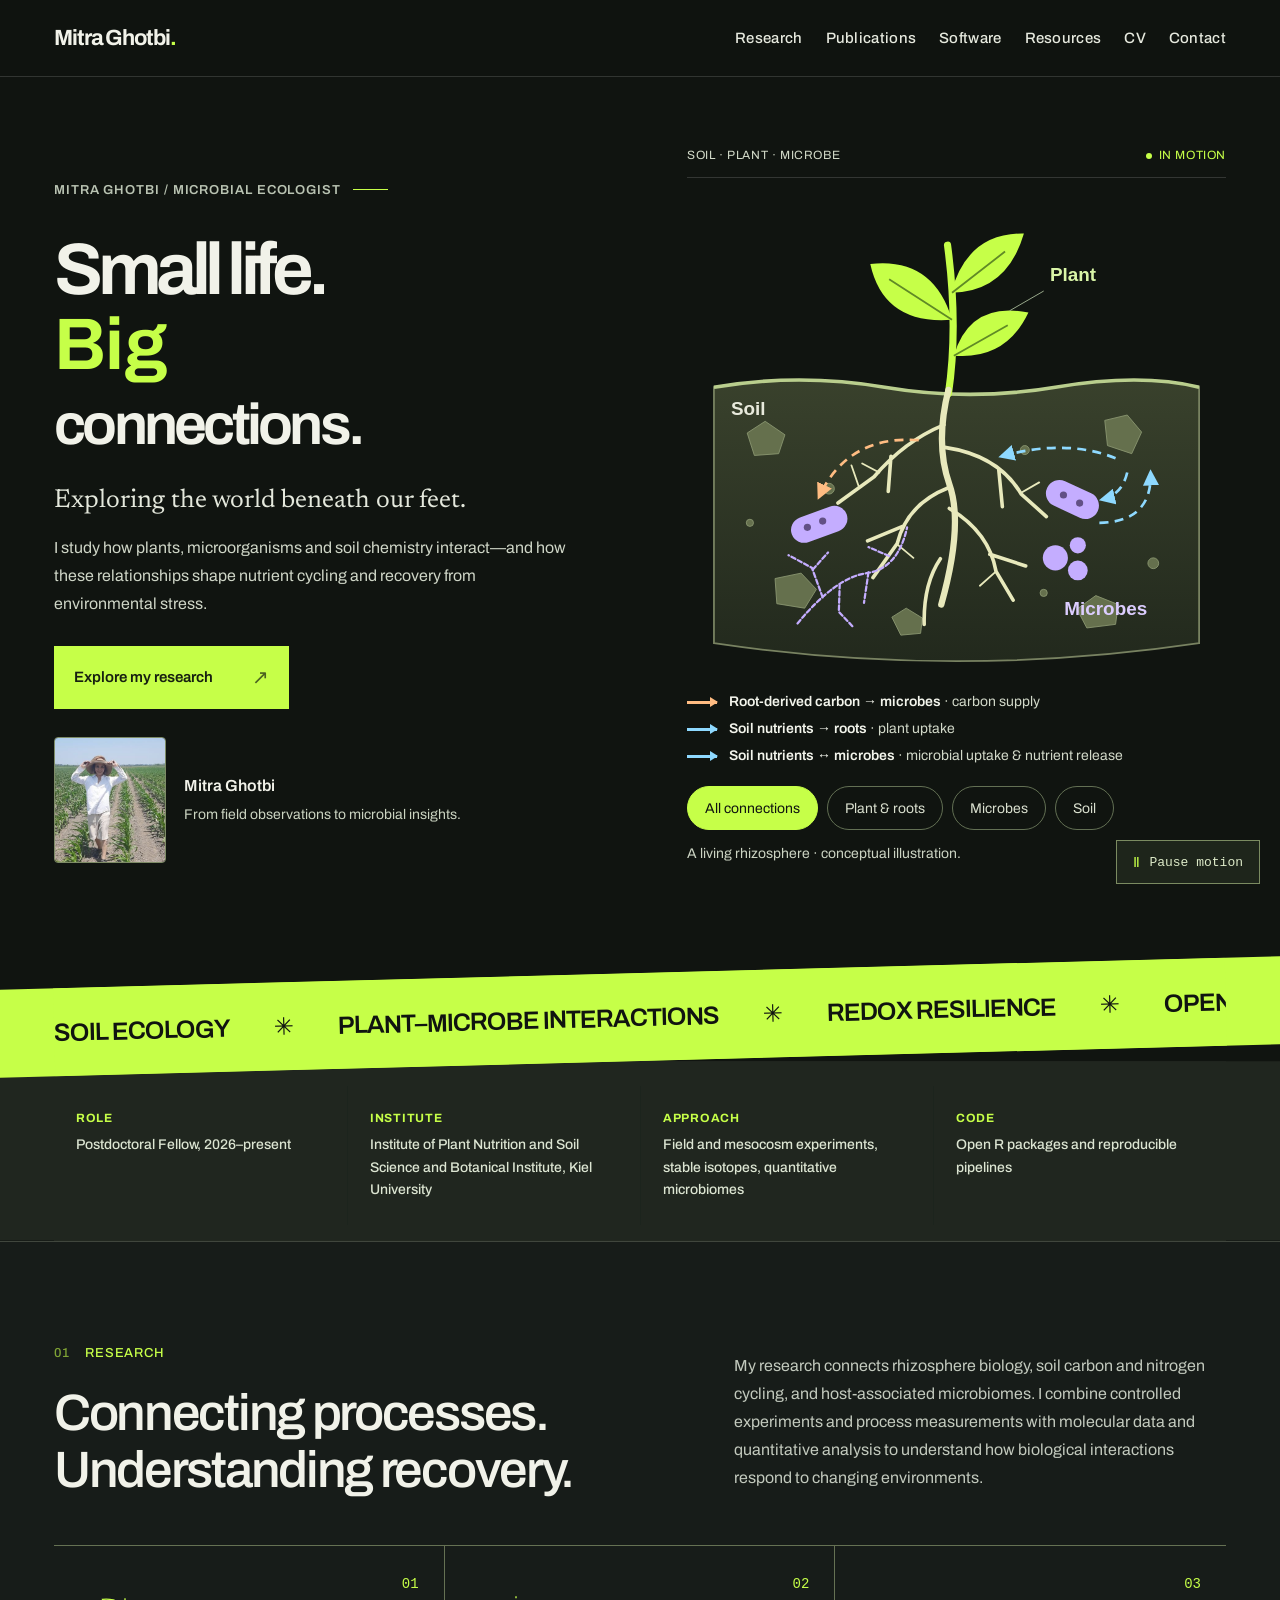
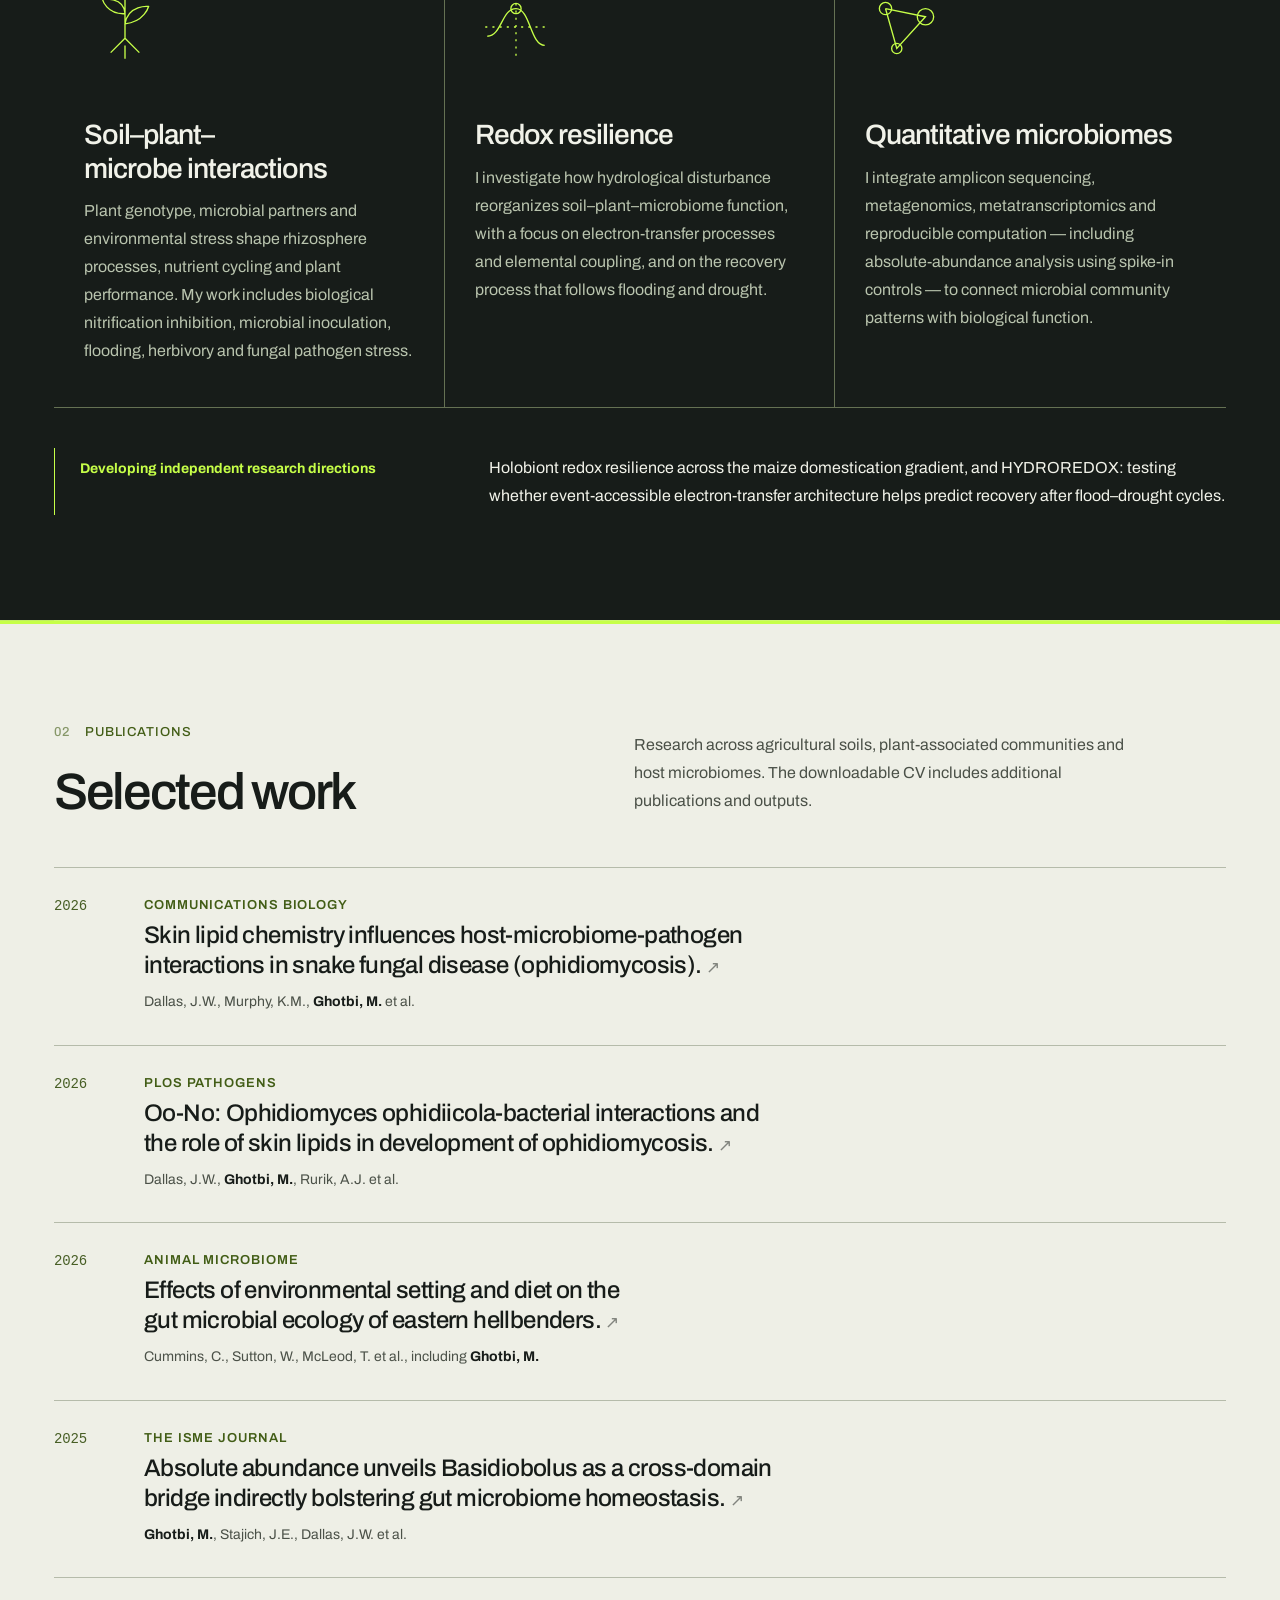
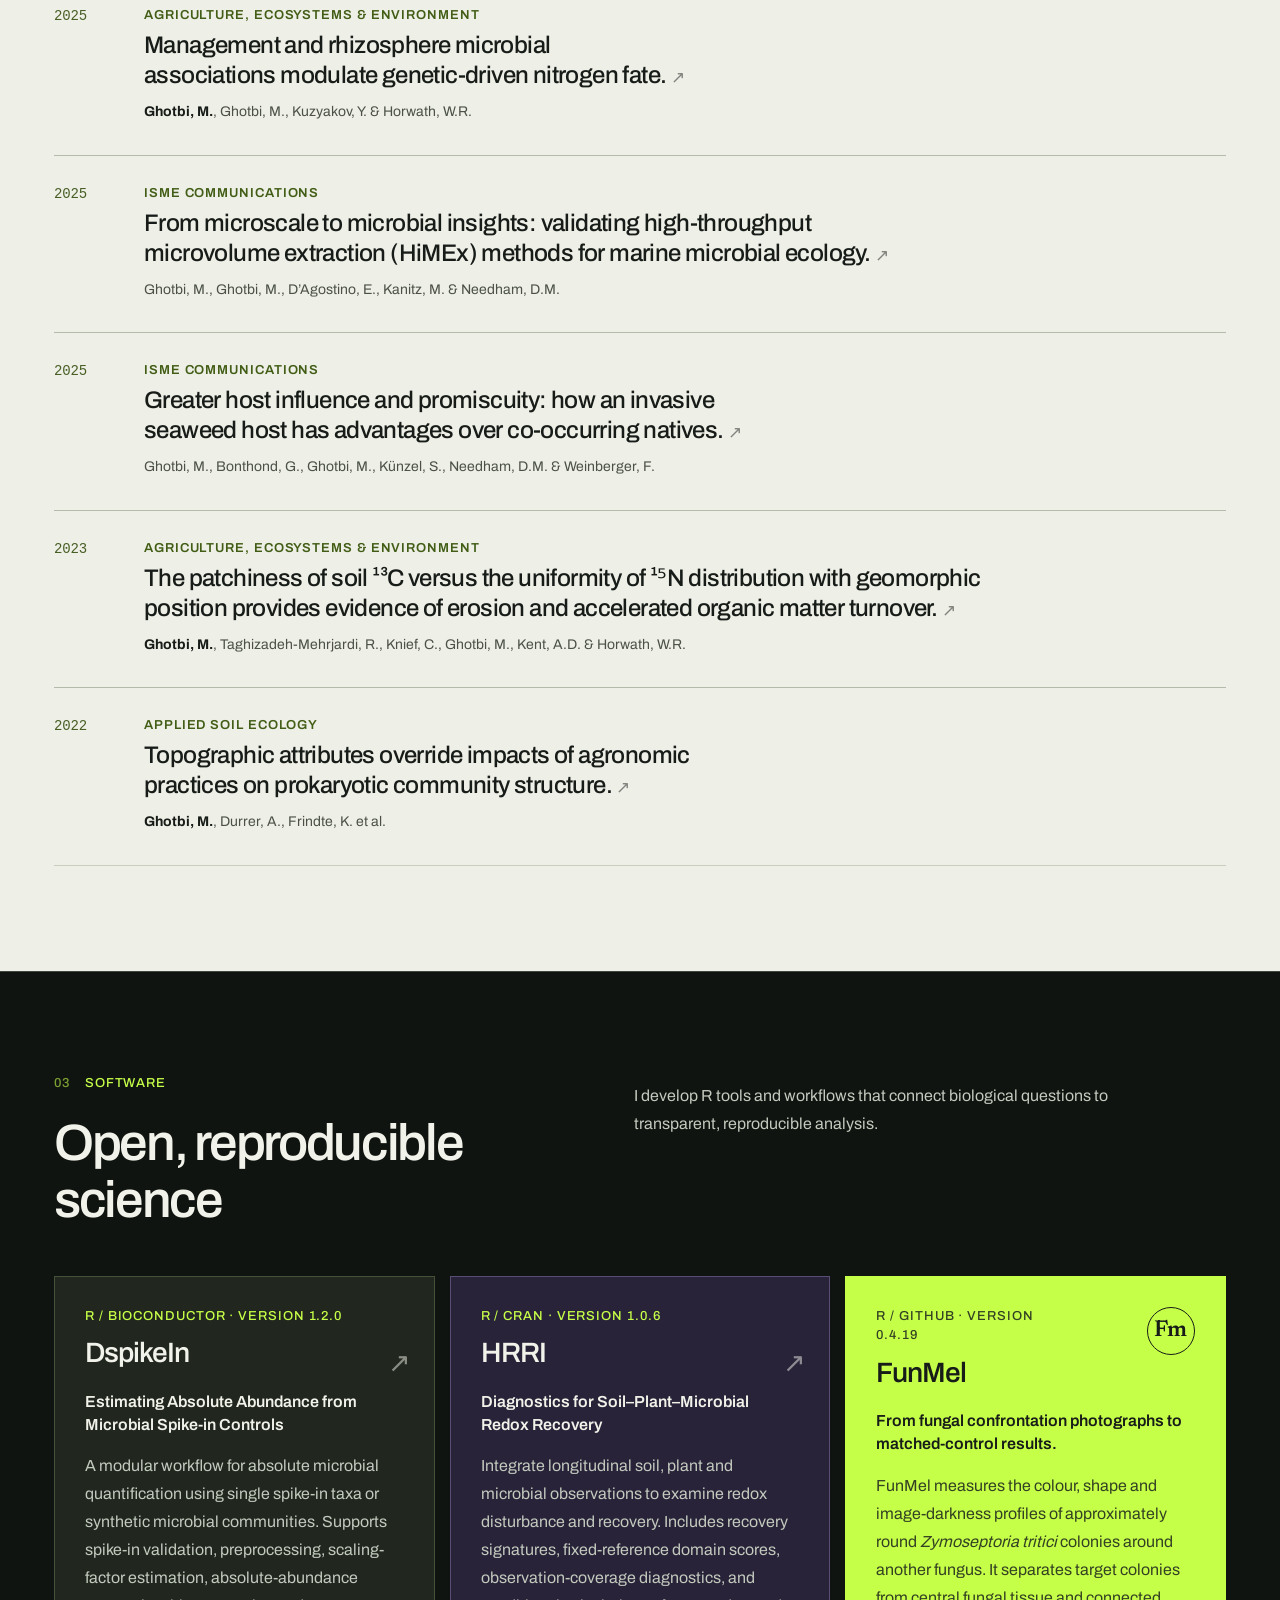
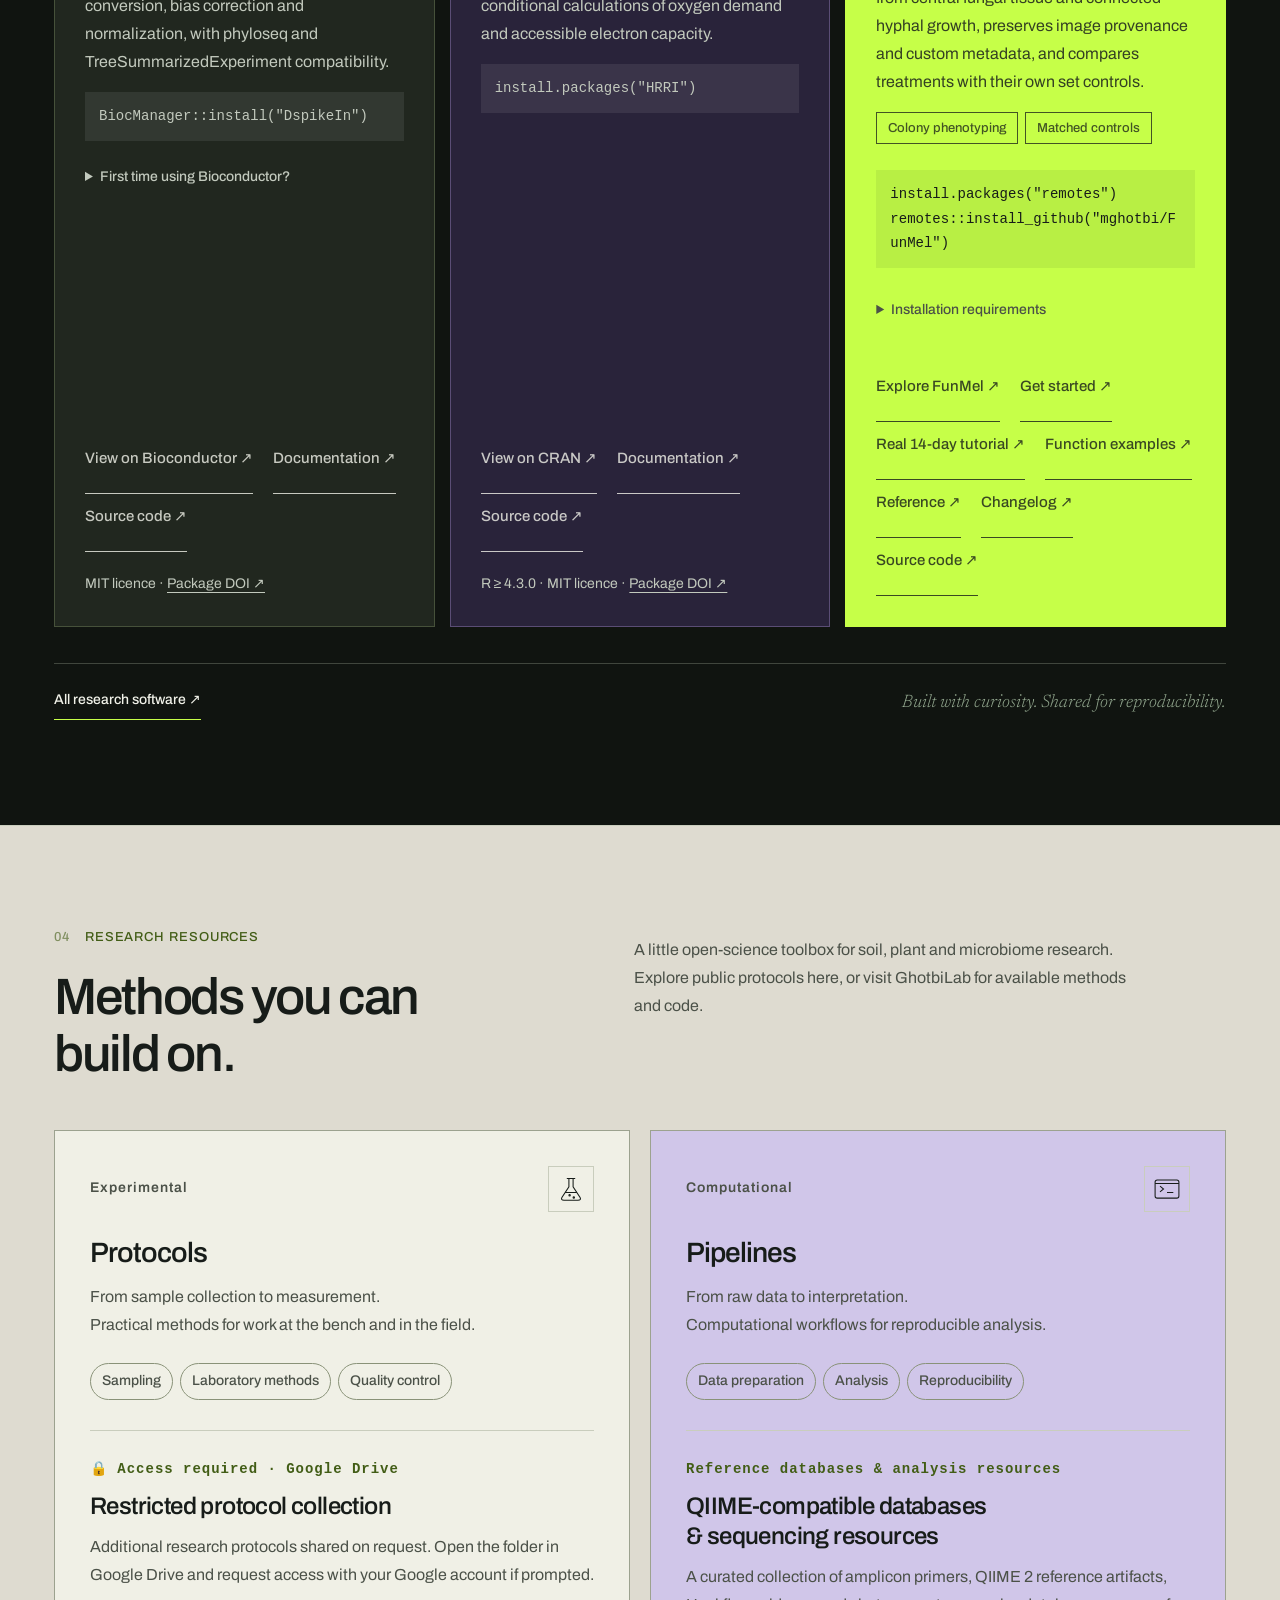
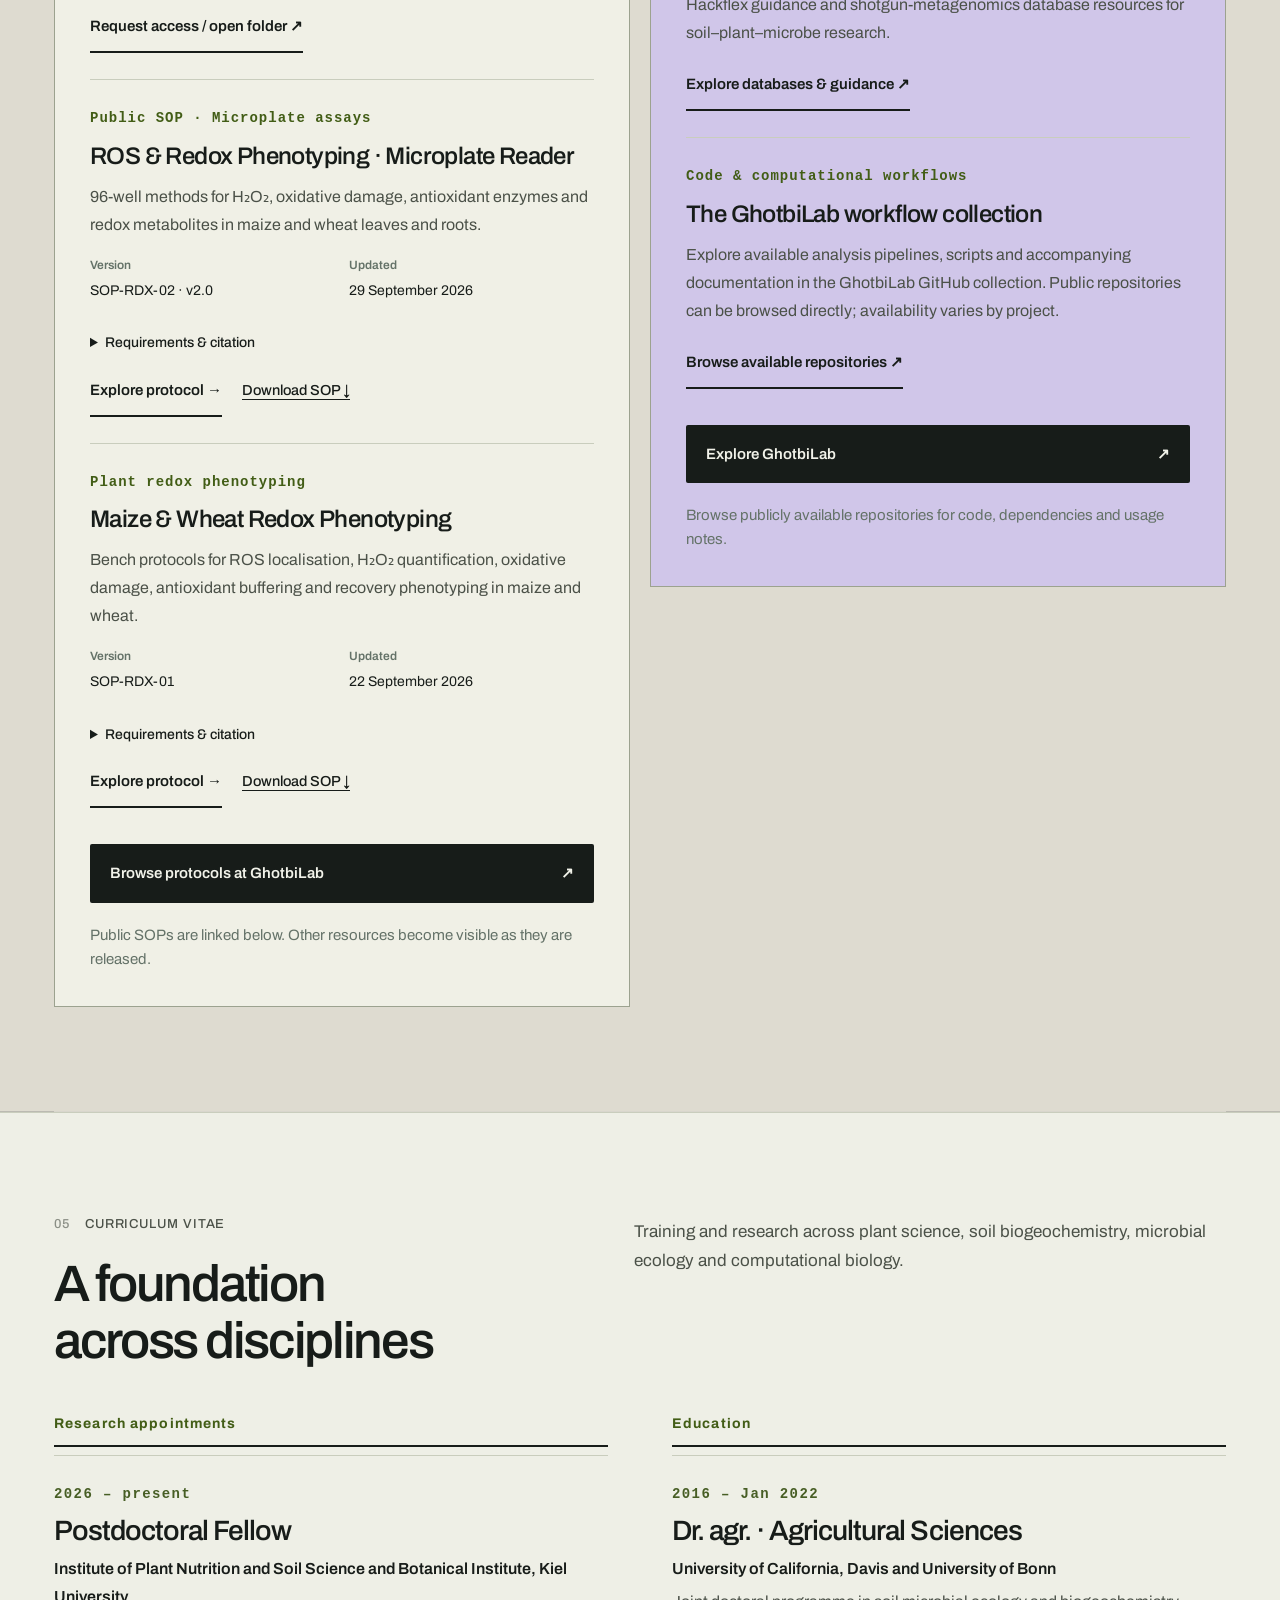
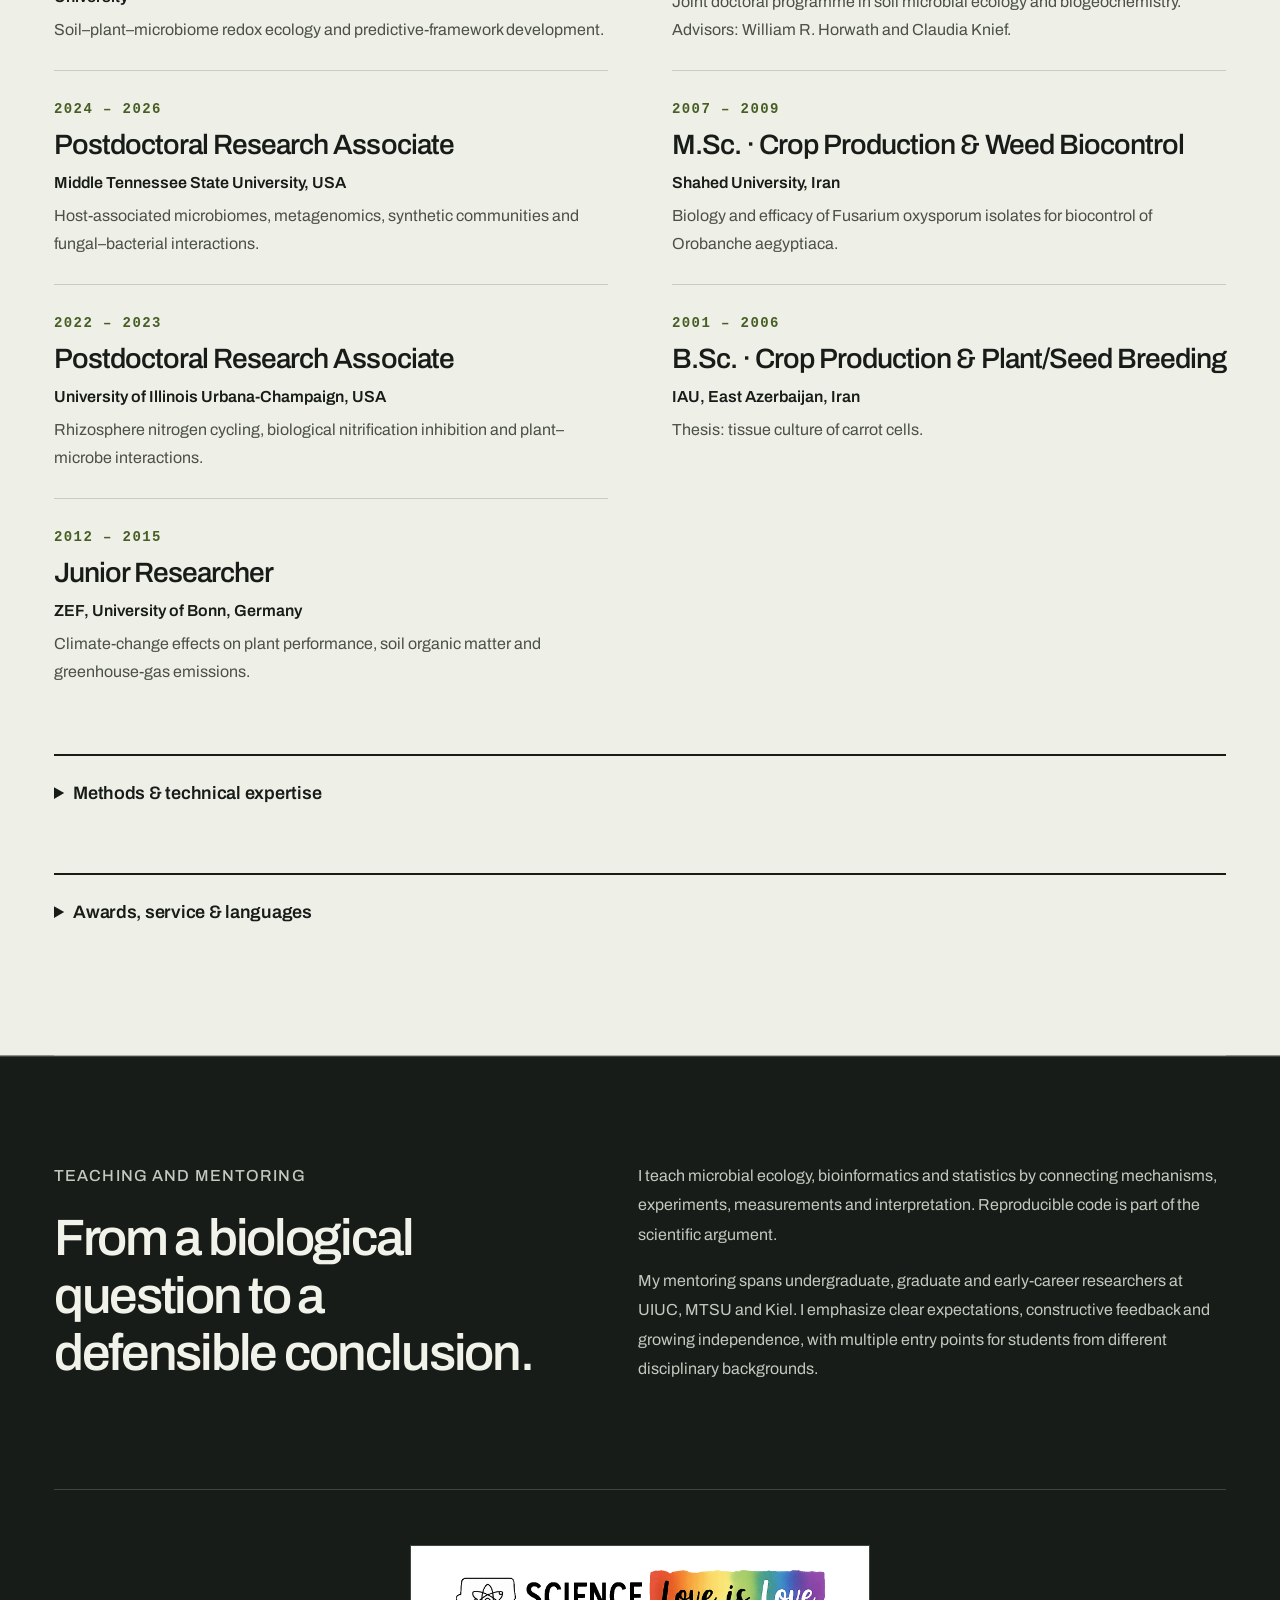
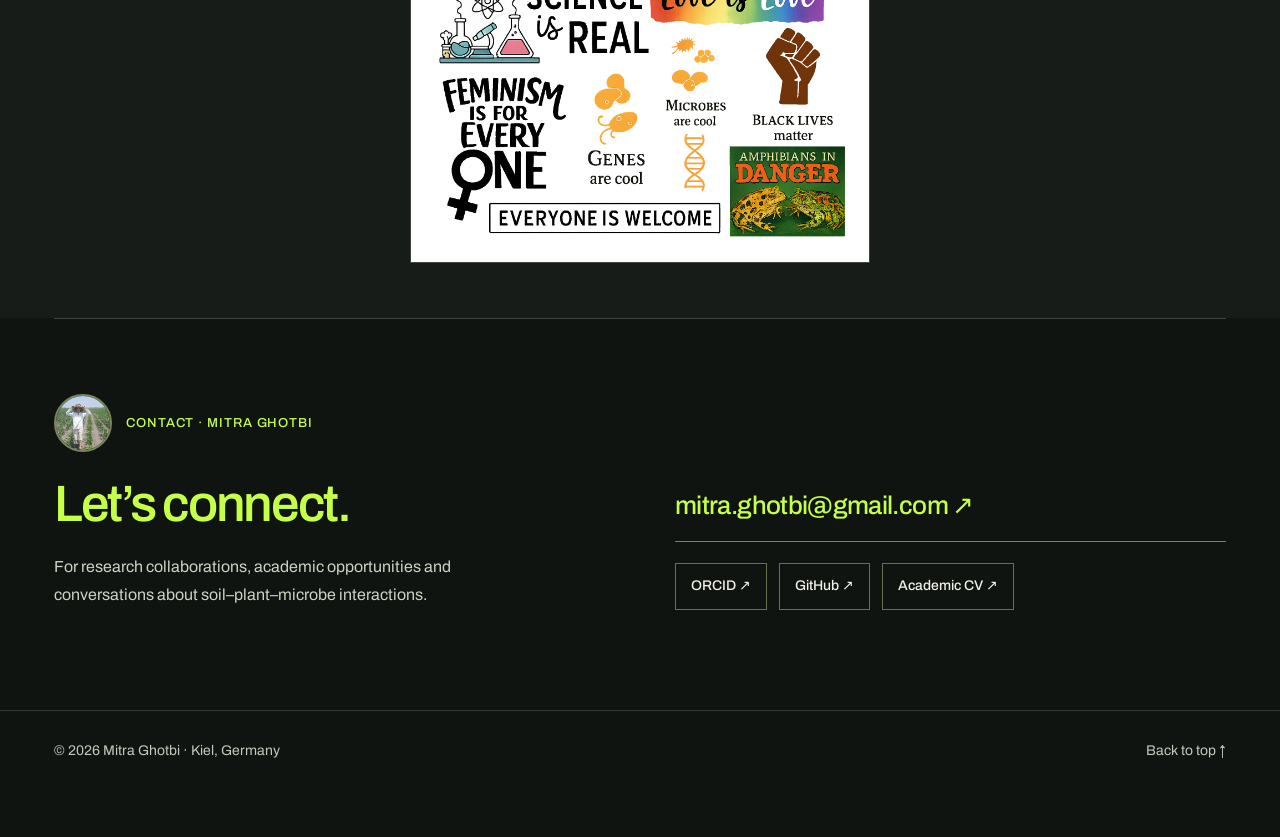
==== commit adb99df6: "*" ====
--- a/index.html
+++ b/index.html
@@ -1,9 +1,13 @@
-<!doctype html><html lang="en"><head><meta charset="utf-8"><meta name="viewport" content="width=device-width,initial-scale=1"><title>Mitra Ghotbi | Microbial ecology & soil biogeochemistry</title><meta name="description" content="Mitra Ghotbi is a soil biogeochemist and microbial ecologist studying soil–plant–microbe interactions, redox resilience and quantitative microbiomes."><meta name="theme-color" content="#0a1c18"><link rel="preload" href="assets/fonts/archivo-latin-wght-normal.woff2" as="font" type="font/woff2" crossorigin><link rel="preload" href="assets/fonts/newsreader-latin-wght-normal.woff2" as="font" type="font/woff2" crossorigin><link rel="stylesheet" href="style.css?v=20261027-motion2"><link rel="icon" href="assets/favicon.svg?v=2" type="image/svg+xml"><link rel="canonical" href="https://mghotbi.github.io/"><meta name="author" content="Mitra Ghotbi"><meta property="og:type" content="profile"><meta property="og:site_name" content="Mitra Ghotbi"><meta property="og:title" content="Mitra Ghotbi — microbial ecology &amp; soil biogeochemistry"><meta property="og:description" content="Mitra Ghotbi is a soil biogeochemist and microbial ecologist studying soil–plant–microbe interactions, redox resilience and quantitative microbiomes."><meta property="og:url" content="https://mghotbi.github.io/"><meta property="og:image" content="https://mghotbi.github.io/assets/og-card.png"><meta property="og:image:width" content="1200"><meta property="og:image:height" content="630"><meta property="og:image:alt" content="Mitra Ghotbi, life at the soil–plant–microbe interface."><meta property="profile:first_name" content="Mitra"><meta property="profile:last_name" content="Ghotbi"><meta name="twitter:card" content="summary_large_image"><meta name="twitter:title" content="Mitra Ghotbi — microbial ecology &amp; soil biogeochemistry"><meta name="twitter:description" content="Mitra Ghotbi is a soil biogeochemist and microbial ecologist studying soil–plant–microbe interactions, redox resilience and quantitative microbiomes."><meta name="twitter:image" content="https://mghotbi.github.io/assets/og-card.png"><script type="application/ld+json">{"@context":"https://schema.org","@type":"Person","name":"Mitra Ghotbi","givenName":"Mitra","familyName":"Ghotbi","url":"https://mghotbi.github.io/","image":"https://mghotbi.github.io/assets/og-card.png","email":"mailto:mitra.ghotbi@gmail.com","jobTitle":"Postdoctoral Fellow","description":"Mitra Ghotbi is a soil biogeochemist and microbial ecologist studying soil–plant–microbe interactions, redox resilience and quantitative microbiomes.","identifier":{"@type":"PropertyValue","propertyID":"ORCID","value":"https://orcid.org/0000-0001-9185-9993"},"affiliation":{"@type":"Organization","name":"Institute of Plant Nutrition and Soil Science and Botanical Institute, Kiel University","url":"https://www.uni-kiel.de/"},"alumniOf":[{"@type":"CollegeOrUniversity","name":"University of California, Davis"},{"@type":"CollegeOrUniversity","name":"University of Bonn"}],"knowsAbout":["Soil biogeochemistry","Microbial ecology","Rhizosphere processes","Redox resilience","Nitrogen cycling","Metagenomics","Quantitative microbiome analysis","Reproducible research software"],"sameAs":["https://orcid.org/0000-0001-9185-9993","https://github.com/mghotbi","https://github.com/GhotbiLab"]}</script></head><body><a class="skip" href="#main">Skip to content</a><div class="depth-rail" aria-hidden="true"><span class="rail-fill"></span></div><header><div class="wrap"><nav aria-label="Main navigation"><a class="wordmark" href="#">Mitra Ghotbi<span style="color:var(--accent)">.</span></a><button class="menu-toggle" aria-expanded="false" aria-controls="main-links" type="button">Menu <span aria-hidden="true">＋</span></button><div class="navlinks" id="main-links"><a href="#research">Research</a><a href="#publications">Publications</a><a href="#software">Software</a><a href="#resources">Resources</a><a href="#cv">CV</a><a href="#contact">Contact</a></div></nav></div></header><main id="main" class="wrap"><div class="hero"><div><p class="eyebrow">Microbial ecology · Soil biogeochemistry</p><h1>Mitra Ghotbi<span>Life at the soil–plant–microbe interface.</span></h1><p class="intro">I study how plants, microorganisms and soil chemistry interact—and how these relationships shape nutrient cycling and recovery from environmental stress.</p><div class="buttons"><a class="button primary" href="#research">Explore my research <span aria-hidden="true">↓</span></a><a class="button" href="assets/Mitra-Ghotbi-CV.pdf">Download CV <span aria-hidden="true">↗</span></a></div></div><figure class="portrait"><div class="living-orbit" aria-hidden="true"><span class="orbit-ring ring-a"><i></i><i></i></span><span class="orbit-ring ring-b"><i></i></span><span class="orbit-label">CONNECTED BY CURIOSITY</span></div><img src="assets/mitra-fieldwork.jpg" width="400" height="400" fetchpriority="high" decoding="async" alt="Mitra Ghotbi standing in a maize field"><figcaption>Soil · Plants · Microbes</figcaption></figure></div><div class="research-ribbon" aria-label="Soil ecology, plant–microbe interactions, redox resilience, open science"><div class="ribbon-track" aria-hidden="true"><div><span>Soil ecology</span><b>✳</b><span>Plant–microbe interactions</span><b>✳</b><span>Redox resilience</span><b>✳</b><span>Open science</span><b>✳</b></div><div><span>Soil ecology</span><b>✳</b><span>Plant–microbe interactions</span><b>✳</b><span>Redox resilience</span><b>✳</b><span>Open science</span><b>✳</b></div></div></div><div class="affiliation"><span><b>Role</b>Postdoctoral Fellow, 2026–present</span><span><b>Institute</b>Institute of Plant Nutrition and Soil Science and Botanical Institute, Kiel University</span><span><b>Approach</b>Field and mesocosm experiments, stable isotopes, quantitative microbiomes</span><span><b>Code</b>Open R packages and reproducible pipelines</span></div>
-<section id="research"><div class="section-head"><div><p class="eyebrow">Research</p><h2>Connecting processes.<br>Understanding recovery.</h2></div><p>My research connects rhizosphere biology, soil carbon and nitrogen cycling, and host-associated microbiomes. I combine controlled experiments and process measurements with molecular data and quantitative analysis to understand how biological interactions respond to changing environments.</p></div><div class="topics"><article class="topic"><h3>Soil–plant–microbe interactions</h3><p>Plant genotype, microbial partners and environmental stress shape rhizosphere processes, nutrient cycling and plant performance. My work includes biological nitrification inhibition, microbial inoculation, flooding, herbivory and fungal pathogen stress.</p></article><article class="topic"><h3>Redox resilience</h3><p>I investigate how hydrological disturbance reorganizes soil–plant–microbiome function, with a focus on electron-transfer processes and elemental coupling, and on the recovery process that follows flooding and drought.</p></article><article class="topic"><h3>Quantitative microbiomes</h3><p>I integrate amplicon sequencing, metagenomics, metatranscriptomics and reproducible computation — including absolute-abundance analysis using spike-in controls — to connect microbial community patterns with biological function.</p></article></div><div class="research-note"><p><strong>Developing independent research directions</strong></p><p>Holobiont redox resilience across the maize domestication gradient, and HYDROREDOX: testing whether event-accessible electron-transfer architecture helps predict recovery after flood–drought cycles.</p></div></section>
-<section id="publications"><div class="section-head"><div><p class="eyebrow">Publications</p><h2>Selected work</h2></div><p>Research across agricultural soils, plant-associated communities and host microbiomes. The downloadable CV includes additional publications and outputs.</p></div><article class="paper"><span class="year">2026</span><div><p class="eyebrow">Communications Biology</p><h3><a href="https://www.nature.com/articles/s42003-026-10820-w">Skin lipid chemistry influences host-microbiome-pathogen interactions in snake fungal disease (ophidiomycosis). <span aria-hidden="true">↗</span></a></h3><p class="authors">Dallas, J.W., Murphy, K.M., <b>Ghotbi, M.</b> et al.</p></div></article><article class="paper"><span class="year">2026</span><div><p class="eyebrow">PLOS Pathogens</p><h3><a href="https://doi.org/10.1371/journal.ppat.1013875">Oo-No: Ophidiomyces ophidiicola-bacterial interactions and the role of skin lipids in development of ophidiomycosis. <span aria-hidden="true">↗</span></a></h3><p class="authors">Dallas, J.W., <b>Ghotbi, M.</b>, Rurik, A.J. et al.</p></div></article><article class="paper"><span class="year">2026</span><div><p class="eyebrow">Animal Microbiome</p><h3><a href="https://doi.org/10.1186/s42523-026-00537-w">Effects of environmental setting and diet on the gut microbial ecology of eastern hellbenders. <span aria-hidden="true">↗</span></a></h3><p class="authors">Cummins, C., Sutton, W., McLeod, T. et al., including <b>Ghotbi, M.</b></p></div></article><article class="paper"><span class="year">2025</span><div><p class="eyebrow">The ISME Journal</p><h3><a href="https://doi.org/10.1093/ismejo/wraf150">Absolute abundance unveils Basidiobolus as a cross-domain bridge indirectly bolstering gut microbiome homeostasis. <span aria-hidden="true">↗</span></a></h3><p class="authors"><b>Ghotbi, M.</b>, Stajich, J.E., Dallas, J.W. et al.</p></div></article><article class="paper"><span class="year">2025</span><div><p class="eyebrow">Agriculture, Ecosystems &amp; Environment</p><h3><a href="https://doi.org/10.1016/j.agee.2024.109308">Management and rhizosphere microbial associations modulate genetic-driven nitrogen fate. <span aria-hidden="true">↗</span></a></h3><p class="authors"><b>Ghotbi, M.</b>, Ghotbi, M., Kuzyakov, Y. &amp; Horwath, W.R.</p></div></article><article class="paper"><span class="year">2025</span><div><p class="eyebrow">ISME Communications</p><h3><a href="https://doi.org/10.1093/ismeco/ycaf218">From microscale to microbial insights: validating high-throughput microvolume extraction (HiMEx) methods for marine microbial ecology. <span aria-hidden="true">↗</span></a></h3><p class="authors">Ghotbi, M., Ghotbi, M., D’Agostino, E., Kanitz, M. &amp; Needham, D.M.</p></div></article><article class="paper"><span class="year">2025</span><div><p class="eyebrow">ISME Communications</p><h3><a href="https://doi.org/10.1093/ismeco/ycaf120">Greater host influence and promiscuity: how an invasive seaweed host has advantages over co-occurring natives. <span aria-hidden="true">↗</span></a></h3><p class="authors">Ghotbi, M., Bonthond, G., Ghotbi, M., Künzel, S., Needham, D.M. &amp; Weinberger, F.</p></div></article><article class="paper"><span class="year">2023</span><div><p class="eyebrow">Agriculture, Ecosystems &amp; Environment</p><h3><a href="https://doi.org/10.1016/j.agee.2023.108616">The patchiness of soil ¹³C versus the uniformity of ¹⁵N distribution with geomorphic position provides evidence of erosion and accelerated organic matter turnover. <span aria-hidden="true">↗</span></a></h3><p class="authors"><b>Ghotbi, M.</b>, Taghizadeh-Mehrjardi, R., Knief, C., Ghotbi, M., Kent, A.D. &amp; Horwath, W.R.</p></div></article><article class="paper"><span class="year">2022</span><div><p class="eyebrow">Applied Soil Ecology</p><h3><a href="https://doi.org/10.1016/j.apsoil.2022.104446">Topographic attributes override impacts of agronomic practices on prokaryotic community structure. <span aria-hidden="true">↗</span></a></h3><p class="authors"><b>Ghotbi, M.</b>, Durrer, A., Frindte, K. et al.</p></div></article></section>
-<section id="software"><div class="section-head"><div><p class="eyebrow">Software</p><h2>Open, reproducible science</h2></div><p>I develop R tools and workflows that connect biological questions to transparent, reproducible analysis.</p></div><div class="software"><article id="dspikein"><p class="eyebrow">R / Bioconductor · Version 1.2.0</p><h3>DspikeIn</h3><p><strong>Estimating Absolute Abundance from Microbial Spike-in Controls</strong></p><p>A modular workflow for absolute microbial quantification using single spike-in taxa or synthetic microbial communities. Supports spike-in validation, preprocessing, scaling-factor estimation, absolute-abundance conversion, bias correction and normalization, with phyloseq and TreeSummarizedExperiment compatibility.</p><p><code>BiocManager::install("DspikeIn")</code></p><details><summary>First time using Bioconductor?</summary><p>Install BiocManager first with <code>install.packages("BiocManager")</code>, then run the command above.</p></details><div class="buttons"><a href="https://bioconductor.org/packages/DspikeIn">View on Bioconductor ↗</a><a href="https://bioconductor.org/packages/release/bioc/vignettes/DspikeIn/inst/doc/DspikeIn-with-TSE.html">Documentation ↗</a><a href="https://github.com/mghotbi/DspikeIn">Source code ↗</a></div><p style="margin-top:20px;margin-bottom:0;font-size:14px">MIT licence · <a href="https://doi.org/10.18129/B9.bioc.DspikeIn">Package DOI ↗</a></p></article><article id="hrri"><p class="eyebrow">R / CRAN · Version 1.0.6</p><h3>HRRI</h3><p><strong>Diagnostics for Soil–Plant–Microbial Redox Recovery</strong></p><p>Integrate longitudinal soil, plant and microbial observations to examine redox disturbance and recovery. Includes recovery signatures, fixed-reference domain scores, observation-coverage diagnostics, and conditional calculations of oxygen demand and accessible electron capacity.</p><p><code>install.packages("HRRI")</code></p><div class="buttons"><a href="https://CRAN.R-project.org/package=HRRI">View on CRAN ↗</a><a href="https://mghotbi.github.io/HRRI/">Documentation ↗</a><a href="https://github.com/mghotbi/HRRI">Source code ↗</a></div><p style="margin-top:20px;margin-bottom:0;font-size:14px">R ≥ 4.3.0 · MIT licence · <a href="https://doi.org/10.32614/CRAN.package.HRRI">Package DOI ↗</a></p></article><article id="funmel"><div class="software-top"><p class="eyebrow">R / GitHub · Version 0.4.19</p><span class="package-mark" aria-hidden="true">Fm</span></div><h3>FunMel</h3><p><strong>From fungal confrontation photographs to matched-control results.</strong></p><p>FunMel measures the colour, shape and image-darkness profiles of approximately round <i>Zymoseptoria tritici</i> colonies around another fungus. It separates target colonies from central fungal tissue and connected hyphal growth, preserves image provenance and custom metadata, and compares treatments with their own set controls.</p><div class="software-tags"><span>Colony phenotyping</span><span>Matched controls</span></div><pre><code>install.packages("remotes")
+<!doctype html><html lang="en"><head><meta charset="utf-8"><meta name="viewport" content="width=device-width,initial-scale=1"><title>Mitra Ghotbi | Microbial ecology & soil biogeochemistry</title><meta name="description" content="Mitra Ghotbi is a soil biogeochemist and microbial ecologist studying soil–plant–microbe interactions, redox resilience and quantitative microbiomes."><meta name="theme-color" content="#0a1c18"><link rel="preload" href="assets/fonts/archivo-latin-wght-normal.woff2" as="font" type="font/woff2" crossorigin><link rel="preload" href="assets/fonts/newsreader-latin-wght-normal.woff2" as="font" type="font/woff2" crossorigin><link rel="stylesheet" href="style.css?v=20261028-consistent"><link rel="icon" href="assets/favicon.svg?v=2" type="image/svg+xml"><link rel="canonical" href="https://mghotbi.github.io/"><meta name="author" content="Mitra Ghotbi"><meta property="og:type" content="profile"><meta property="og:site_name" content="Mitra Ghotbi"><meta property="og:title" content="Mitra Ghotbi — microbial ecology &amp; soil biogeochemistry"><meta property="og:description" content="Mitra Ghotbi is a soil biogeochemist and microbial ecologist studying soil–plant–microbe interactions, redox resilience and quantitative microbiomes."><meta property="og:url" content="https://mghotbi.github.io/"><meta property="og:image" content="https://mghotbi.github.io/assets/og-card.png"><meta property="og:image:width" content="1200"><meta property="og:image:height" content="630"><meta property="og:image:alt" content="Mitra Ghotbi, life at the soil–plant–microbe interface."><meta property="profile:first_name" content="Mitra"><meta property="profile:last_name" content="Ghotbi"><meta name="twitter:card" content="summary_large_image"><meta name="twitter:title" content="Mitra Ghotbi — microbial ecology &amp; soil biogeochemistry"><meta name="twitter:description" content="Mitra Ghotbi is a soil biogeochemist and microbial ecologist studying soil–plant–microbe interactions, redox resilience and quantitative microbiomes."><meta name="twitter:image" content="https://mghotbi.github.io/assets/og-card.png"><script type="application/ld+json">{"@context":"https://schema.org","@type":"Person","name":"Mitra Ghotbi","givenName":"Mitra","familyName":"Ghotbi","url":"https://mghotbi.github.io/","image":"https://mghotbi.github.io/assets/og-card.png","email":"mailto:mitra.ghotbi@gmail.com","jobTitle":"Postdoctoral Fellow","description":"Mitra Ghotbi is a soil biogeochemist and microbial ecologist studying soil–plant–microbe interactions, redox resilience and quantitative microbiomes.","identifier":{"@type":"PropertyValue","propertyID":"ORCID","value":"https://orcid.org/0000-0001-9185-9993"},"affiliation":{"@type":"Organization","name":"Institute of Plant Nutrition and Soil Science and Botanical Institute, Kiel University","url":"https://www.uni-kiel.de/"},"alumniOf":[{"@type":"CollegeOrUniversity","name":"University of California, Davis"},{"@type":"CollegeOrUniversity","name":"University of Bonn"}],"knowsAbout":["Soil biogeochemistry","Microbial ecology","Rhizosphere processes","Redox resilience","Nitrogen cycling","Metagenomics","Quantitative microbiome analysis","Reproducible research software"],"sameAs":["https://orcid.org/0000-0001-9185-9993","https://github.com/mghotbi","https://github.com/GhotbiLab"]}</script></head><body class="editorial-home"><a class="skip" href="#main">Skip to content</a><div class="depth-rail" aria-hidden="true"><span class="rail-fill"></span></div><header><div class="wrap"><nav aria-label="Main navigation"><a class="wordmark" href="#">Mitra Ghotbi<span style="color:var(--accent)">.</span></a><button class="menu-toggle" aria-expanded="false" aria-controls="main-links" type="button">Menu <span aria-hidden="true">＋</span></button><div class="navlinks" id="main-links"><a href="#research">Research</a><a href="#publications">Publications</a><a href="#software">Software</a><a href="#resources">Resources</a><a href="#cv">CV</a><a href="#contact">Contact</a></div></nav></div></header><main id="main" class="wrap"><div class="hero"><div class="hero-copy"><p class="eyebrow">Mitra Ghotbi / Microbial ecologist</p><h1>Small life.<br><span class="electric">Big</span><br><span class="outline-word">connections.</span></h1><p class="hero-deck">Exploring the world beneath our feet.</p><p class="intro">I study how plants, microorganisms and soil chemistry interact—and how these relationships shape nutrient cycling and recovery from environmental stress.</p><div class="buttons"><a class="button primary" href="#research">Explore my research <span aria-hidden="true">↗</span></a></div><figure class="hero-field-photo"><img src="assets/mitra-fieldwork.jpg" alt="Mitra Ghotbi standing in a maize field"><figcaption><strong>Mitra Ghotbi</strong><span>From field observations to microbial insights.</span></figcaption></figure></div><div class="living-system" data-layer="all"><div class="system-top"><span>SOIL · PLANT · MICROBE</span><span class="live-dot">IN MOTION</span></div><div class="system-art"><svg viewBox="0 0 600 540" role="img" aria-labelledby="eco-title eco-desc"><title id="eco-title">Soil–plant–microbe interactions</title><desc id="eco-desc">A leafy plant grows above a soil cross-section. Branching roots extend into soil aggregates, bacteria and fungal hyphae. Orange arrows represent root-derived carbon moving toward microbes. Blue arrows show soil nutrient uptake by roots and nutrient uptake and release between soil and microbes. This is a conceptual illustration, not to scale.</desc><defs><linearGradient id="soil-fill" x2="0" y2="1"><stop stop-color="#39412c"/><stop offset="1" stop-color="#22291d"/></linearGradient><marker id="carbon-arrow" viewBox="0 0 10 10" refX="8" refY="5" markerWidth="6" markerHeight="6" orient="auto"><path d="M0 0L10 5L0 10Z" fill="#ffbc82"/></marker><marker id="nutrient-arrow" viewBox="0 0 10 10" refX="8" refY="5" markerWidth="6" markerHeight="6" orient="auto"><path d="M0 0L10 5L0 10Z" fill="#8ed9ff"/></marker></defs><path d="M30 215Q125 199 220 215T410 215T570 215V500Q300 540 30 500Z" fill="url(#soil-fill)" stroke="#788261" stroke-width="2"/><path d="M30 215Q125 199 220 215T410 215T570 215" fill="none" stroke="#b9ce8d" stroke-width="4"/>
+<g class="soil-grains" fill="#65704d" stroke="#8a9670" stroke-width="1"><path d="M67 266l20-13 22 15-7 21-27 2Z"/><path d="M465 252l25-6 16 19-11 24-27-9Z"/><path d="M98 428l29-6 17 18-13 21-31-5Z"/><path d="M434 462l21-15 25 10-3 22-32 4Z"/><path d="M228 471l16-10 18 11-2 17-22 2Z"/><circle cx="376" cy="285" r="5"/><circle cx="158" cy="328" r="6"/><circle cx="397" cy="444" r="4"/><circle cx="70" cy="366" r="4"/><circle cx="519" cy="411" r="6"/></g>
+<g class="root-system"><g class="plant-shoot"><path d="M291 222Q302 147 290 57" fill="none" stroke="#c6ff48" stroke-width="8" stroke-linecap="round"/><path d="M295 140Q219 146 204 78Q274 70 295 140M294 110Q356 109 375 44Q312 43 294 110M297 180Q355 185 380 132Q315 119 297 180" fill="#c6ff48"/><path d="M295 140L225 95M295 110L354 64M297 180L357 146" stroke="#608a26" stroke-width="2"/></g><g fill="none" stroke="#e8e9bc" stroke-linecap="round"><path d="M291 218Q276 278 292 323T283 457" stroke-width="7"/><path d="M286 257Q242 275 208 315L168 344M287 282Q347 291 372 334L400 359M291 327Q245 345 234 389L207 427M292 350Q336 376 344 420L363 452M282 406Q263 434 264 479M227 292L224 331M347 307L351 348M240 370L201 386M337 401L377 414" stroke-width="4"/><path d="M191 325L183 302M214 310L195 300M371 333L392 321M234 390L252 405M344 420L326 436" stroke-width="2"/></g></g>
+<g class="microbe-community"><g class="microbe microbe-one"><rect x="115" y="354" width="65" height="29" rx="15" fill="#c4adff" transform="rotate(-20 145 369)"/><circle cx="134" cy="371" r="4" fill="#625085"/><circle cx="151" cy="364" r="4" fill="#625085"/></g><g class="microbe microbe-two"><rect x="398" y="325" width="62" height="30" rx="15" fill="#c4adff" transform="rotate(25 429 340)"/><circle cx="419" cy="335" r="4" fill="#625085"/><circle cx="437" cy="344" r="4" fill="#625085"/></g><g class="microbe microbe-three" fill="#c4adff"><circle cx="410" cy="405" r="14"/><circle cx="435" cy="419" r="11"/><circle cx="435" cy="391" r="9"/></g><g class="fungal-hyphae" stroke="#c4adff" fill="none" stroke-width="2.5" stroke-linecap="round"><path d="M123 478Q165 427 200 422T245 371M151 449L139 416L113 402M170 434L169 465L185 482M202 421L197 455M225 403L202 393M140 418L157 399"/></g></g>
+<g class="exchange-paths" fill="none" stroke-width="3"><path class="carbon-flow" d="M258 274Q179 268 147 337" stroke="#ffbc82" marker-end="url(#carbon-arrow)"/><path class="nutrient-flow" d="M477 294Q421 272 350 292" stroke="#8ed9ff" marker-end="url(#nutrient-arrow)"/><path class="nutrient-flow soil-microbe-flow" d="M490 310Q484 335 462 340" stroke="#8ed9ff" marker-end="url(#nutrient-arrow)"/><path class="nutrient-flow microbe-soil-flow" d="M459 366Q518 365 516 310" stroke="#8ed9ff" marker-end="url(#nutrient-arrow)"/></g><g font-family="Arial,sans-serif" font-size="21" font-weight="600"><text x="404" y="97" fill="#d9f5a7">Plant</text><path d="M397 108L359 130" stroke="#a6b898"/><text x="49" y="246" fill="#e8eadc">Soil</text><text x="420" y="469" fill="#dccdff">Microbes</text></g></svg></div><div class="interaction-key"><p><i class="carbon-key"></i><span><strong>Root-derived carbon → microbes</strong> · carbon supply</span></p><p><i class="nutrient-key"></i><span><strong>Soil nutrients → roots</strong> · plant uptake</span></p><p><i class="nutrient-key"></i><span><strong>Soil nutrients ↔ microbes</strong> · microbial uptake &amp; nutrient release</span></p></div><div class="system-controls" role="group" aria-label="Explore the illustrated system"><button type="button" data-view="all" aria-pressed="true">All connections</button><button type="button" data-view="roots" aria-pressed="false">Plant & roots</button><button type="button" data-view="microbes" aria-pressed="false">Microbes</button><button type="button" data-view="soil" aria-pressed="false">Soil</button></div><p class="system-caption" aria-live="polite">A living rhizosphere · conceptual illustration.</p></div></div><div class="research-ribbon" aria-label="Soil ecology, plant–microbe interactions, redox resilience, open science"><div class="ribbon-track" aria-hidden="true"><div><span>Soil ecology</span><b>✳</b><span>Plant–microbe interactions</span><b>✳</b><span>Redox resilience</span><b>✳</b><span>Open science</span><b>✳</b></div><div><span>Soil ecology</span><b>✳</b><span>Plant–microbe interactions</span><b>✳</b><span>Redox resilience</span><b>✳</b><span>Open science</span><b>✳</b></div></div></div><div class="affiliation"><span><b>Role</b>Postdoctoral Fellow, 2026–present</span><span><b>Institute</b>Institute of Plant Nutrition and Soil Science and Botanical Institute, Kiel University</span><span><b>Approach</b>Field and mesocosm experiments, stable isotopes, quantitative microbiomes</span><span><b>Code</b>Open R packages and reproducible pipelines</span></div>
+<section data-section="01" id="research"><div class="section-head"><div><p class="eyebrow">Research</p><h2>Connecting processes.<br>Understanding recovery.</h2></div><p>My research connects rhizosphere biology, soil carbon and nitrogen cycling, and host-associated microbiomes. I combine controlled experiments and process measurements with molecular data and quantitative analysis to understand how biological interactions respond to changing environments.</p></div><div class="topics"><article class="topic"><svg class="topic-art" viewBox="0 0 80 80" fill="none" stroke="currentColor" stroke-width="1.3" aria-hidden="true"><path d="M40 12v40m0-25C22 28 18 13 18 13s21-3 22 14Zm0 10c19-2 23-17 23-17S43 18 40 37ZM40 51 26 65m14-14 14 14m-14-7v13"/></svg><h3>Soil–plant–microbe interactions</h3><p>Plant genotype, microbial partners and environmental stress shape rhizosphere processes, nutrient cycling and plant performance. My work includes biological nitrification inhibition, microbial inoculation, flooding, herbivory and fungal pathogen stress.</p></article><article class="topic"><svg class="topic-art" viewBox="0 0 80 80" fill="none" stroke="currentColor" stroke-width="1.3" aria-hidden="true"><path d="M10 40h60M40 10v60" stroke-dasharray="2 5"/><path d="M12 49c14 0 14-27 28-27s14 36 28 36"/><circle cx="40" cy="22" r="5"/></svg><h3>Redox resilience</h3><p>I investigate how hydrological disturbance reorganizes soil–plant–microbiome function, with a focus on electron-transfer processes and elemental coupling, and on the recovery process that follows flooding and drought.</p></article><article class="topic"><svg class="topic-art" viewBox="0 0 80 80" fill="none" stroke="currentColor" stroke-width="1.3" aria-hidden="true"><path d="m20 22 39 8-28 31-11-39 11 39 28-31"/><circle cx="20" cy="22" r="6"/><circle cx="59" cy="30" r="8"/><circle cx="31" cy="61" r="5"/></svg><h3>Quantitative microbiomes</h3><p>I integrate amplicon sequencing, metagenomics, metatranscriptomics and reproducible computation — including absolute-abundance analysis using spike-in controls — to connect microbial community patterns with biological function.</p></article></div><div class="research-note"><p><strong>Developing independent research directions</strong></p><p>Holobiont redox resilience across the maize domestication gradient, and HYDROREDOX: testing whether event-accessible electron-transfer architecture helps predict recovery after flood–drought cycles.</p></div></section>
+<section data-section="02" id="publications"><div class="section-head"><div><p class="eyebrow">Publications</p><h2>Selected work</h2></div><p>Research across agricultural soils, plant-associated communities and host microbiomes. The downloadable CV includes additional publications and outputs.</p></div><article class="paper"><span class="year">2026</span><div><p class="eyebrow">Communications Biology</p><h3><a href="https://www.nature.com/articles/s42003-026-10820-w">Skin lipid chemistry influences host-microbiome-pathogen interactions in snake fungal disease (ophidiomycosis). <span aria-hidden="true">↗</span></a></h3><p class="authors">Dallas, J.W., Murphy, K.M., <b>Ghotbi, M.</b> et al.</p></div></article><article class="paper"><span class="year">2026</span><div><p class="eyebrow">PLOS Pathogens</p><h3><a href="https://doi.org/10.1371/journal.ppat.1013875">Oo-No: Ophidiomyces ophidiicola-bacterial interactions and the role of skin lipids in development of ophidiomycosis. <span aria-hidden="true">↗</span></a></h3><p class="authors">Dallas, J.W., <b>Ghotbi, M.</b>, Rurik, A.J. et al.</p></div></article><article class="paper"><span class="year">2026</span><div><p class="eyebrow">Animal Microbiome</p><h3><a href="https://doi.org/10.1186/s42523-026-00537-w">Effects of environmental setting and diet on the gut microbial ecology of eastern hellbenders. <span aria-hidden="true">↗</span></a></h3><p class="authors">Cummins, C., Sutton, W., McLeod, T. et al., including <b>Ghotbi, M.</b></p></div></article><article class="paper"><span class="year">2025</span><div><p class="eyebrow">The ISME Journal</p><h3><a href="https://doi.org/10.1093/ismejo/wraf150">Absolute abundance unveils Basidiobolus as a cross-domain bridge indirectly bolstering gut microbiome homeostasis. <span aria-hidden="true">↗</span></a></h3><p class="authors"><b>Ghotbi, M.</b>, Stajich, J.E., Dallas, J.W. et al.</p></div></article><article class="paper"><span class="year">2025</span><div><p class="eyebrow">Agriculture, Ecosystems &amp; Environment</p><h3><a href="https://doi.org/10.1016/j.agee.2024.109308">Management and rhizosphere microbial associations modulate genetic-driven nitrogen fate. <span aria-hidden="true">↗</span></a></h3><p class="authors"><b>Ghotbi, M.</b>, Ghotbi, M., Kuzyakov, Y. &amp; Horwath, W.R.</p></div></article><article class="paper"><span class="year">2025</span><div><p class="eyebrow">ISME Communications</p><h3><a href="https://doi.org/10.1093/ismeco/ycaf218">From microscale to microbial insights: validating high-throughput microvolume extraction (HiMEx) methods for marine microbial ecology. <span aria-hidden="true">↗</span></a></h3><p class="authors">Ghotbi, M., Ghotbi, M., D’Agostino, E., Kanitz, M. &amp; Needham, D.M.</p></div></article><article class="paper"><span class="year">2025</span><div><p class="eyebrow">ISME Communications</p><h3><a href="https://doi.org/10.1093/ismeco/ycaf120">Greater host influence and promiscuity: how an invasive seaweed host has advantages over co-occurring natives. <span aria-hidden="true">↗</span></a></h3><p class="authors">Ghotbi, M., Bonthond, G., Ghotbi, M., Künzel, S., Needham, D.M. &amp; Weinberger, F.</p></div></article><article class="paper"><span class="year">2023</span><div><p class="eyebrow">Agriculture, Ecosystems &amp; Environment</p><h3><a href="https://doi.org/10.1016/j.agee.2023.108616">The patchiness of soil ¹³C versus the uniformity of ¹⁵N distribution with geomorphic position provides evidence of erosion and accelerated organic matter turnover. <span aria-hidden="true">↗</span></a></h3><p class="authors"><b>Ghotbi, M.</b>, Taghizadeh-Mehrjardi, R., Knief, C., Ghotbi, M., Kent, A.D. &amp; Horwath, W.R.</p></div></article><article class="paper"><span class="year">2022</span><div><p class="eyebrow">Applied Soil Ecology</p><h3><a href="https://doi.org/10.1016/j.apsoil.2022.104446">Topographic attributes override impacts of agronomic practices on prokaryotic community structure. <span aria-hidden="true">↗</span></a></h3><p class="authors"><b>Ghotbi, M.</b>, Durrer, A., Frindte, K. et al.</p></div></article></section>
+<section data-section="03" id="software"><div class="section-head"><div><p class="eyebrow">Software</p><h2>Open, reproducible science</h2></div><p>I develop R tools and workflows that connect biological questions to transparent, reproducible analysis.</p></div><div class="software"><article id="dspikein"><p class="eyebrow">R / Bioconductor · Version 1.2.0</p><h3>DspikeIn</h3><p><strong>Estimating Absolute Abundance from Microbial Spike-in Controls</strong></p><p>A modular workflow for absolute microbial quantification using single spike-in taxa or synthetic microbial communities. Supports spike-in validation, preprocessing, scaling-factor estimation, absolute-abundance conversion, bias correction and normalization, with phyloseq and TreeSummarizedExperiment compatibility.</p><p><code>BiocManager::install("DspikeIn")</code></p><details><summary>First time using Bioconductor?</summary><p>Install BiocManager first with <code>install.packages("BiocManager")</code>, then run the command above.</p></details><div class="buttons"><a href="https://bioconductor.org/packages/DspikeIn">View on Bioconductor ↗</a><a href="https://bioconductor.org/packages/release/bioc/vignettes/DspikeIn/inst/doc/DspikeIn-with-TSE.html">Documentation ↗</a><a href="https://github.com/mghotbi/DspikeIn">Source code ↗</a></div><p style="margin-top:20px;margin-bottom:0;font-size:14px">MIT licence · <a href="https://doi.org/10.18129/B9.bioc.DspikeIn">Package DOI ↗</a></p></article><article id="hrri"><p class="eyebrow">R / CRAN · Version 1.0.6</p><h3>HRRI</h3><p><strong>Diagnostics for Soil–Plant–Microbial Redox Recovery</strong></p><p>Integrate longitudinal soil, plant and microbial observations to examine redox disturbance and recovery. Includes recovery signatures, fixed-reference domain scores, observation-coverage diagnostics, and conditional calculations of oxygen demand and accessible electron capacity.</p><p><code>install.packages("HRRI")</code></p><div class="buttons"><a href="https://CRAN.R-project.org/package=HRRI">View on CRAN ↗</a><a href="https://mghotbi.github.io/HRRI/">Documentation ↗</a><a href="https://github.com/mghotbi/HRRI">Source code ↗</a></div><p style="margin-top:20px;margin-bottom:0;font-size:14px">R ≥ 4.3.0 · MIT licence · <a href="https://doi.org/10.32614/CRAN.package.HRRI">Package DOI ↗</a></p></article><article id="funmel"><div class="software-top"><p class="eyebrow">R / GitHub · Version 0.4.19</p><span class="package-mark" aria-hidden="true">Fm</span></div><h3>FunMel</h3><p><strong>From fungal confrontation photographs to matched-control results.</strong></p><p>FunMel measures the colour, shape and image-darkness profiles of approximately round <i>Zymoseptoria tritici</i> colonies around another fungus. It separates target colonies from central fungal tissue and connected hyphal growth, preserves image provenance and custom metadata, and compares treatments with their own set controls.</p><div class="software-tags"><span>Colony phenotyping</span><span>Matched controls</span></div><pre><code>install.packages("remotes")
 remotes::install_github("mghotbi/FunMel")</code></pre><details><summary>Installation requirements</summary><p>Restart R before loading an updated package. R ≥ 4.1 and source-compilation tools are required: Xcode Command Line Tools on macOS, matching Rtools on Windows, or R development tools and ImageMagick development libraries on Linux. For installed tutorials, use <code>build_vignettes=TRUE</code> during installation.</p></details><div class="buttons"><a href="https://mghotbi.github.io/FunMel/index.html">Explore FunMel ↗</a><a href="https://mghotbi.github.io/FunMel/articles/FunMel.html">Get started ↗</a><a href="https://mghotbi.github.io/FunMel/articles/Real-14-day.html">Real 14-day tutorial ↗</a><a href="https://mghotbi.github.io/FunMel/articles/Function-examples.html">Function examples ↗</a><a href="https://mghotbi.github.io/FunMel/reference/index.html">Reference ↗</a><a href="https://mghotbi.github.io/FunMel/news/index.html">Changelog ↗</a><a href="https://github.com/mghotbi/FunMel">Source code ↗</a></div></article></div><p class="software-directory"><a href="https://github.com/mghotbi">All research software ↗</a><span>Built with curiosity. Shared for reproducibility.</span></p></section>
-<section id="resources" class="methods-section" aria-labelledby="methods-title">
+<section data-section="04" id="resources" class="methods-section" aria-labelledby="methods-title">
   <div class="methods-heading"><div><p class="eyebrow">Research resources</p><h2 id="methods-title">Methods you can<br><em>build on.</em></h2></div><p>A little open-science toolbox for soil, plant and microbiome research. Explore public protocols here, or visit GhotbiLab for available methods and code.</p></div>
   <div class="methods-collections">
     <article id="protocols" class="method-collection" aria-labelledby="protocols-title">
@@ -22,7 +26,7 @@
     </article>
   </div>
   <noscript><p><a href="https://github.com/mghotbi/QIIME-compatible-database">QIIME-compatible databases &amp; sequencing resources</a> · <a href="https://drive.google.com/drive/folders/1F76FxJrMChos5CgjyWPgHUF178bcI37W?usp=drive_link">🔒 Restricted protocol collection — request access</a> · <a href="protocols/plate-reader-redox-phenotyping.html">Plate-reader ROS &amp; redox phenotyping</a> · <a href="protocols/maize-wheat-redox-phenotyping.html">Maize &amp; wheat redox phenotyping</a> · <a href="https://github.com/GhotbiLab">GhotbiLab protocols &amp; pipelines</a></p></noscript>
-</section><section id="cv"><div class="section-head"><div><p class="eyebrow">Curriculum vitae</p><h2>A foundation across disciplines</h2></div><div><p>Training and research across plant science, soil biogeochemistry, microbial ecology and computational biology.</p><a class="button" href="assets/Mitra-Ghotbi-CV.pdf">Download academic CV ↗</a></div></div><div class="cv-grid"><div><h3 class="subheading">Research appointments</h3><article class="cv-item"><span class="date">2026 – present</span><h3>Postdoctoral Fellow</h3><p><strong>Institute of Plant Nutrition and Soil Science and Botanical Institute, Kiel University</strong></p><p>Soil–plant–microbiome redox ecology and predictive-framework development.</p></article><article class="cv-item"><span class="date">2024 – 2026</span><h3>Postdoctoral Research Associate</h3><p><strong>Middle Tennessee State University, USA</strong></p><p>Host-associated microbiomes, metagenomics, synthetic communities and fungal–bacterial interactions.</p></article><article class="cv-item"><span class="date">2022 – 2023</span><h3>Postdoctoral Research Associate</h3><p><strong>University of Illinois Urbana-Champaign, USA</strong></p><p>Rhizosphere nitrogen cycling, biological nitrification inhibition and plant–microbe interactions.</p></article><article class="cv-item"><span class="date">2012 – 2015</span><h3>Junior Researcher</h3><p><strong>ZEF, University of Bonn, Germany</strong></p><p>Climate-change effects on plant performance, soil organic matter and greenhouse-gas emissions.</p></article></div><div><h3 class="subheading">Education</h3><article class="cv-item"><span class="date">2016 – Jan 2022</span><h3>Dr. agr. · Agricultural Sciences</h3><p><strong>University of California, Davis and University of Bonn</strong></p><p>Joint doctoral programme in soil microbial ecology and biogeochemistry. Advisors: William R. Horwath and Claudia Knief.</p></article><article class="cv-item"><span class="date">2007 – 2009</span><h3>M.Sc. · Crop Production & Weed Biocontrol</h3><p><strong>Shahed University, Iran</strong></p><p>Biology and efficacy of Fusarium oxysporum isolates for biocontrol of Orobanche aegyptiaca.</p></article><article class="cv-item"><span class="date">2001 – 2006</span><h3>B.Sc. · Crop Production & Plant/Seed Breeding</h3><p><strong>IAU, East Azerbaijan, Iran</strong></p><p>Thesis: tissue culture of carrot cells.</p></article></div></div><details class="details"><summary>Methods & technical expertise</summary><div class="cv-grid"><div><h3>Experimental & molecular</h3><p>Greenhouse, mesocosm and field experiments; rhizosphere processes; microbial inoculation and synthetic communities; plant, root, soil and gas measurements; stable isotopes; DNA/RNA workflows; 16S/ITS profiling; metagenomics and transcriptomic analysis.</p></div><div><h3>Computational & statistical</h3><p>R, Bioconductor and Linux; mixed models, multivariate analysis and ecological networks; genome-resolved workflows; reproducible pipelines and R package development. Additional tools include TASSEL, Cytoscape, Gephi, SigmaPlot and GenGIS.</p></div></div></details><details class="details"><summary>Awards, service & languages</summary><ul><li>ISME19 Travel Grant (2024); FEMS Congress Grant (2023).</li><li>PhD Project Scholarship, UC Davis (2015–2017); WASCAL Scholarship, University of Bonn (2012–2014).</li><li>Earlier awards include IFOAM, NAAEE, ICM9, EWRS and IWSS support.</li><li>ISME community mentoring; journal peer review, including The ISME Journal and Applied Soil Ecology.</li><li>Memberships: ISME, MSA, ASA, CSSA, SSSA and FEMS.</li><li>Persian/Farsi (native), English (fluent), German (B1).</li></ul></details></section>
-<section id="teaching"><div class="teaching"><div><p class="eyebrow">Teaching and mentoring</p><h2>From a biological question to a defensible conclusion.</h2></div><div><p>I teach microbial ecology, bioinformatics and statistics by connecting mechanisms, experiments, measurements and interpretation. Reproducible code is part of the scientific argument.</p><p>My mentoring spans undergraduate, graduate and early-career researchers at UIUC, MTSU and Kiel. I emphasize clear expectations, constructive feedback and growing independence, with multiple entry points for students from different disciplinary backgrounds.</p></div></div></section>
-<aside class="values-art" aria-label="Science and inclusion"><img src="assets/science-and-inclusion.gif" width="1536" height="1024" loading="lazy" alt="Science and inclusion artwork: love is love, Black lives matter, microbes and genes are cool, amphibians in danger, and everyone is welcome."></aside><div id="contact" class="contact"><p class="eyebrow">Contact</p><h2>Let’s connect.</h2><p>For research collaborations, academic opportunities and conversations about soil–plant–microbe interactions.</p><a class="statement" href="mailto:mitra.ghotbi@gmail.com">mitra.ghotbi@gmail.com ↗</a><div class="contact-links"><a href="https://orcid.org/0000-0001-9185-9993">ORCID ↗</a><a href="https://github.com/mghotbi">GitHub ↗</a><a href="assets/Mitra-Ghotbi-CV.pdf">Academic CV ↗</a></div></div></main><footer><div class="wrap footer-row"><span>© 2026 Mitra Ghotbi · Kiel, Germany</span><a href="#">Back to top ↑</a></div></footer><button class="motion-control" type="button" aria-pressed="false" hidden><span class="motion-symbol" aria-hidden="true">Ⅱ</span><span class="motion-label">Pause motion</span></button><script src="resources.js?v=20261027c"></script><script src="interactions.js?v=20261027-motion2"></script></body></html>
+</section><section data-section="05" id="cv"><div class="section-head"><div><p class="eyebrow">Curriculum vitae</p><h2>A foundation across disciplines</h2></div><div><p>Training and research across plant science, soil biogeochemistry, microbial ecology and computational biology.</p></div></div><div class="cv-grid"><div><h3 class="subheading">Research appointments</h3><article class="cv-item"><span class="date">2026 – present</span><h3>Postdoctoral Fellow</h3><p><strong>Institute of Plant Nutrition and Soil Science and Botanical Institute, Kiel University</strong></p><p>Soil–plant–microbiome redox ecology and predictive-framework development.</p></article><article class="cv-item"><span class="date">2024 – 2026</span><h3>Postdoctoral Research Associate</h3><p><strong>Middle Tennessee State University, USA</strong></p><p>Host-associated microbiomes, metagenomics, synthetic communities and fungal–bacterial interactions.</p></article><article class="cv-item"><span class="date">2022 – 2023</span><h3>Postdoctoral Research Associate</h3><p><strong>University of Illinois Urbana-Champaign, USA</strong></p><p>Rhizosphere nitrogen cycling, biological nitrification inhibition and plant–microbe interactions.</p></article><article class="cv-item"><span class="date">2012 – 2015</span><h3>Junior Researcher</h3><p><strong>ZEF, University of Bonn, Germany</strong></p><p>Climate-change effects on plant performance, soil organic matter and greenhouse-gas emissions.</p></article></div><div><h3 class="subheading">Education</h3><article class="cv-item"><span class="date">2016 – Jan 2022</span><h3>Dr. agr. · Agricultural Sciences</h3><p><strong>University of California, Davis and University of Bonn</strong></p><p>Joint doctoral programme in soil microbial ecology and biogeochemistry. Advisors: William R. Horwath and Claudia Knief.</p></article><article class="cv-item"><span class="date">2007 – 2009</span><h3>M.Sc. · Crop Production & Weed Biocontrol</h3><p><strong>Shahed University, Iran</strong></p><p>Biology and efficacy of Fusarium oxysporum isolates for biocontrol of Orobanche aegyptiaca.</p></article><article class="cv-item"><span class="date">2001 – 2006</span><h3>B.Sc. · Crop Production & Plant/Seed Breeding</h3><p><strong>IAU, East Azerbaijan, Iran</strong></p><p>Thesis: tissue culture of carrot cells.</p></article></div></div><details class="details"><summary>Methods & technical expertise</summary><div class="cv-grid"><div><h3>Experimental & molecular</h3><p>Greenhouse, mesocosm and field experiments; rhizosphere processes; microbial inoculation and synthetic communities; plant, root, soil and gas measurements; stable isotopes; DNA/RNA workflows; 16S/ITS profiling; metagenomics and transcriptomic analysis.</p></div><div><h3>Computational & statistical</h3><p>R, Bioconductor and Linux; mixed models, multivariate analysis and ecological networks; genome-resolved workflows; reproducible pipelines and R package development. Additional tools include TASSEL, Cytoscape, Gephi, SigmaPlot and GenGIS.</p></div></div></details><details class="details"><summary>Awards, service & languages</summary><ul><li>ISME19 Travel Grant (2024); FEMS Congress Grant (2023).</li><li>PhD Project Scholarship, UC Davis (2015–2017); WASCAL Scholarship, University of Bonn (2012–2014).</li><li>Earlier awards include IFOAM, NAAEE, ICM9, EWRS and IWSS support.</li><li>ISME community mentoring; journal peer review, including The ISME Journal and Applied Soil Ecology.</li><li>Memberships: ISME, MSA, ASA, CSSA, SSSA and FEMS.</li><li>Persian/Farsi (native), English (fluent), German (B1).</li></ul></details></section>
+<section data-section="06" id="teaching"><div class="teaching"><div><p class="eyebrow">Teaching and mentoring</p><h2>From a biological question to a defensible conclusion.</h2></div><div><p>I teach microbial ecology, bioinformatics and statistics by connecting mechanisms, experiments, measurements and interpretation. Reproducible code is part of the scientific argument.</p><p>My mentoring spans undergraduate, graduate and early-career researchers at UIUC, MTSU and Kiel. I emphasize clear expectations, constructive feedback and growing independence, with multiple entry points for students from different disciplinary backgrounds.</p></div></div></section>
+<aside class="values-art" aria-label="Science and inclusion"><img src="assets/science-and-inclusion.gif" width="1536" height="1024" loading="lazy" alt="Science and inclusion artwork: love is love, Black lives matter, microbes and genes are cool, amphibians in danger, and everyone is welcome."></aside><div id="contact" class="contact"><p class="eyebrow"><img class="contact-portrait" src="assets/mitra-fieldwork.jpg" alt="Mitra Ghotbi in the field">Contact · Mitra Ghotbi</p><h2>Let’s connect.</h2><p>For research collaborations, academic opportunities and conversations about soil–plant–microbe interactions.</p><a class="statement" href="mailto:mitra.ghotbi@gmail.com">mitra.ghotbi@gmail.com ↗</a><div class="contact-links"><a href="https://orcid.org/0000-0001-9185-9993">ORCID ↗</a><a href="https://github.com/mghotbi">GitHub ↗</a><a href="assets/Mitra-Ghotbi-CV.pdf">Academic CV ↗</a></div></div></main><footer><div class="wrap footer-row"><span>© 2026 Mitra Ghotbi · Kiel, Germany</span><a href="#">Back to top ↑</a></div></footer><button class="motion-control" type="button" aria-pressed="false" hidden><span class="motion-symbol" aria-hidden="true">Ⅱ</span><span class="motion-label">Pause motion</span></button><script src="resources.js?v=20261027c"></script><script src="interactions.js?v=20261028-consistent"></script></body></html>
 
--- a/style.css
+++ b/style.css
@@ -1719,41 +1719,77 @@
   .js h2[data-wipe] { clip-path: none; }
 }
 
-/* Living field · October 2026 motion edition */
-.hero{position:relative;isolation:isolate;padding-top:110px;padding-bottom:105px;gap:90px}
-.hero::before{content:"";position:absolute;inset:0 -40px;z-index:-1;pointer-events:none;background:radial-gradient(ellipse at 78% 43%,#759f3825,transparent 47%)}
-.hero h1{font-weight:650}.hero h1 span{line-height:1.3}.hero .intro{max-width:29em}
-.hero .button{border-radius:100px;padding:15px 25px;transition:transform .3s,background .3s,box-shadow .3s}
-.hero .button.primary{box-shadow:0 4px 25px #b0e75f20}.hero .button:hover{transform:translateY(-4px);box-shadow:0 9px 30px #b0e75f28}
-.hero .button.primary span{display:inline-block;animation:guide-down 2.3s ease-in-out infinite}
-.portrait{isolation:isolate}.portrait img{position:relative;z-index:1;border-radius:48% 48% 8px 8px;box-shadow:0 25px 65px #0005;border:1px solid #d4f57955}
-.portrait::before{display:none}.portrait figcaption{position:relative;z-index:3;letter-spacing:.14em;font-size:11px;margin-top:38px}
-.living-orbit{position:absolute;inset:-34px -34px 23px;z-index:2;pointer-events:none}
-.orbit-ring{position:absolute;inset:0;border:1px solid #d4f57965;border-radius:50%;animation:orbit-turn 22s linear infinite}
-.ring-b{inset:18px -14px;transform:rotate(-25deg);border-style:dashed;border-color:#d4f57935;animation-duration:35s;animation-direction:reverse}
-.orbit-ring i{position:absolute;width:13px;height:13px;border-radius:50%;background:var(--lime);left:calc(50% - 6px);top:-7px;box-shadow:0 0 0 7px #d4f57918,0 0 20px #d4f57950}
-.ring-a i+i{top:auto;bottom:-5px;width:9px;height:9px;background:#fff6db;box-shadow:none}.ring-b i{width:7px;height:7px;top:-4px;background:#edf2d4;box-shadow:none}
-.orbit-label{position:absolute;right:0;bottom:18px;background:var(--deep);color:var(--lime);border:1px solid #d4f57955;border-radius:30px;font:10px var(--display);letter-spacing:.13em;padding:9px 13px;animation:label-float 5s ease-in-out infinite}
-.research-ribbon{overflow:hidden;border-top:1px solid #d4f57940;border-bottom:1px solid #d4f57940;padding:20px 0;margin:0 0 32px;color:#d4f579;background:var(--deep);mask-image:linear-gradient(90deg,transparent,#000 5%,#000 95%,transparent)}
-.ribbon-track{display:flex;width:max-content;animation:ribbon-flow 30s linear infinite}.ribbon-track>div{display:flex;align-items:center;gap:38px;padding-right:38px;white-space:nowrap}.ribbon-track span{font:500 17px var(--display);letter-spacing:.035em}.ribbon-track b{font-size:26px;font-weight:400;color:#91a873}
-.topic,.software article,.method-collection{border-radius:12px;transition:box-shadow .35s,background .35s,translate .35s}.software article{position:relative;overflow:hidden}.software article::after{content:"";position:absolute;top:0;right:0;width:70px;height:70px;border-radius:0 0 0 100%;background:#d4f5790d;pointer-events:none}.collection-link{border-radius:6px}.collection-tags span,.software-tags span{border-radius:30px}
-@media(hover:hover){.topic:hover,.software article:hover,.method-collection:hover{translate:0 -7px;box-shadow:0 18px 35px #0002}}
-.js .hero>div>*{animation-duration:1.3s}.js .hero .portrait{animation:portrait-arrive 1.5s cubic-bezier(.2,.7,.3,1) .2s both}
-.js [data-reveal]{transform:translateY(44px);transition-duration:1s}.js [data-reveal].in{transform:none}.js h2[data-wipe]{transition-duration:1.25s}
-.motion-control{position:fixed;bottom:20px;right:22px;z-index:40;display:flex;align-items:center;gap:9px;min-height:44px;border:1px solid #d4f57980;border-radius:40px;padding:9px 15px;background:#102b25;color:#e8f5ce;font:12px var(--display);box-shadow:0 5px 22px #0003;cursor:pointer}.motion-control[hidden]{display:none}.motion-control:hover{background:#254633}.motion-control:disabled{cursor:default}.motion-symbol{font-size:17px;line-height:1}.footer-row{padding-bottom:45px}
-@keyframes orbit-turn{to{transform:rotate(360deg)}}
-@keyframes ribbon-flow{to{transform:translateX(-50%)}}
-@keyframes label-float{0%,100%{transform:translateY(0)}50%{transform:translateY(-12px)}}
-@keyframes guide-down{0%,100%{transform:translateY(-3px)}50%{transform:translateY(5px)}}
-@keyframes portrait-arrive{from{opacity:0;translate:0 40px}to{opacity:1;translate:0 0}}
-html[data-motion="paused"] *,html[data-motion="paused"] *::before,html[data-motion="paused"] *::after{animation-play-state:paused!important;transition:none!important}
-html[data-motion="paused"] .js,html[data-motion="paused"] [data-reveal]{opacity:1!important;transform:none!important}
-html[data-motion="paused"] h2[data-wipe]{clip-path:none!important}
-html[data-motion="paused"] .hero>div>*,html[data-motion="paused"] .hero .portrait{animation:none!important;opacity:1!important;clip-path:none!important;transform:none!important;translate:none!important}
-@media(max-width:1000px){.hero{gap:50px}.living-orbit{inset:-22px -22px 25px}.orbit-label{font-size:8px}}
-@media(max-width:760px){.hero{padding:55px 0 52px;gap:65px}.portrait{width:74%;max-width:300px;margin:0 auto 12px}.living-orbit{inset:-25px -25px 25px}.orbit-label{font-size:9px}.research-ribbon{padding:13px 0;margin-bottom:20px}.ribbon-track span{font-size:14px}.ribbon-track>div{gap:25px;padding-right:25px}.ribbon-track{animation-duration:25s}.motion-control{bottom:12px;right:12px;font-size:11px}.js [data-reveal]{transform:translateY(28px)}.js [data-reveal].in{transform:none}}
-@media(prefers-reduced-motion:reduce){.orbit-ring,.ribbon-track,.orbit-label,.hero .button.primary span{animation:none!important}.js [data-reveal]{transform:none!important;opacity:1!important}.js h2[data-wipe]{clip-path:none!important}.js .hero .portrait{animation:none!important}.ribbon-track>div+div{display:none}.ribbon-track>div{white-space:normal;flex-wrap:wrap;justify-content:center}.ribbon-track{width:auto}.research-ribbon{mask-image:none}}
-@media print{.living-orbit,.research-ribbon,.motion-control{display:none!important}}
-html,body{overflow-x:clip}
-html[data-motion="paused"] .portrait{transform:none!important}
-html:not(.js) .orbit-ring,html:not(.js) .ribbon-track,html:not(.js) .orbit-label,html:not(.js) .hero .button.primary span{animation:none}
+
+/* Editorial edition · 28 October 2026 */
+:root{--deep:#142e29;--deeper:#0b201c;--deep-soft:#1b3831;--sage:#f5f2e9;--sage-dim:#ecebe0;--lime:#d4e5a6;--lime-dim:#b9ce89;--lime-deep:#486038;--ink:#183a30;--muted:#4e5d53;--faint:#647268;--line:#c9cdbd;--ink-up:#faf7ee;--muted-up:#d0dacb;--line-up:#3d5347;--copper:#965d3c;--gutter:64px;--wrap:1340px}
+html,body{overflow-x:clip}body{font-family:var(--display);font-size:16px;line-height:1.75}.editorial-home{background:var(--sage);color:var(--ink)}
+header{background:#f5f2e9f2;color:var(--ink);backdrop-filter:blur(16px);border-bottom:1px solid #183a301c}.wordmark{font-family:var(--text);font-weight:500;font-size:29px;letter-spacing:-.04em}.wordmark span{color:var(--copper)!important}.navlinks a{font-size:12px;letter-spacing:.02em;color:var(--ink)}.navlinks a.active,.navlinks a:hover{color:var(--ink)}.navlinks a::after{background:var(--copper)}nav{min-height:88px}.menu-toggle{color:var(--ink);border-color:#183a3060}.scroll-progress{background:var(--copper)}.depth-rail{display:none!important}
+.hero{position:relative;isolation:isolate;grid-template-columns:1.12fr 1fr;gap:90px;padding:74px 0 65px;min-height:700px}.hero-copy{position:relative;z-index:2}.hero .eyebrow{font-size:10px;letter-spacing:.13em;text-transform:uppercase;color:var(--copper);margin-bottom:29px;gap:12px}.hero .eyebrow::after{background:var(--copper);max-width:65px}
+.hero h1{font-family:var(--text);font-weight:400;font-size:clamp(88px,9.2vw,133px);line-height:.84;letter-spacing:-.055em;margin-bottom:23px}.hero h1 .name-line{display:block;font:inherit;line-height:inherit;letter-spacing:inherit;margin:0;color:var(--ink)}.hero h1 .surname{font-style:italic;margin-left:68px}.hero h1 .name-dot{display:inline;font:inherit;color:var(--copper);margin:0}.hero h1 .hero-tagline{font-size:26px;font-weight:350;line-height:1.2;letter-spacing:-.02em;color:var(--ink);margin-top:28px;max-width:18em}
+.hero .intro{font:15px/1.85 var(--display);color:var(--muted);max-width:32em}.hero .buttons{gap:13px;margin-top:27px}.button{border-radius:2px;font-size:12px;padding:13px 19px;min-height:48px;transition:background .25s,color .25s,transform .3s}.hero .button{color:var(--ink);border-color:#183a3060}.hero .button.primary{background:var(--ink);color:var(--sage);border-color:var(--ink)}.hero .button:hover{background:var(--lime);color:var(--ink);transform:translateY(-3px)}.button span{transition:transform .3s}.button:hover span{transform:translate(3px,-3px)}
+.scroll-invite{display:inline-flex;align-items:center;gap:12px;margin-top:28px;font:10px var(--display);letter-spacing:.08em;text-transform:uppercase;text-decoration:none;color:var(--muted)}.scroll-circle{width:30px;height:30px;border:1px solid #183a3045;border-radius:50%;display:grid;place-items:center;font-size:15px;animation:scroll-nudge 2.5s ease-in-out infinite}.scroll-invite:hover{color:var(--copper)}
+.portrait{position:relative;max-width:450px;width:100%;justify-self:end;margin:0;transform:none!important;will-change:auto}.portrait::before{display:none}.portrait-stage{position:relative;isolation:isolate;transform:perspective(1000px) rotateX(var(--tilt-y,0deg)) rotateY(var(--tilt-x,0deg));transition:transform .7s cubic-bezier(.2,.8,.2,1)}.portrait img{position:relative;display:block;width:92%;aspect-ratio: .88;object-fit:cover;object-position:50% 48%;border-radius:46% 46% 3px 3px;border:7px solid #fffdf4;box-shadow:0 24px 44px #172f241a;z-index:1;animation:portrait-breathe 7s ease-in-out infinite}.ecology-lines{position:absolute;left:-19%;top:-12%;width:140%;height:130%;z-index:0;overflow:visible;pointer-events:none;transform:rotate(15deg)}.contour-base{stroke:#8b9a7050;stroke-width:1}.contour-flow{stroke:#8d5b3b;stroke-width:1.6;stroke-dasharray:55 700;animation:flowing-lines 11s linear infinite;opacity:.65}.field-label{position:absolute;right:-12px;bottom:22px;z-index:3;background:#183a30;color:#faf7ee;padding:16px 20px;font:italic 20px var(--text);box-shadow:0 10px 25px #183a3022;animation:label-drift 6s ease-in-out infinite}.field-label i{display:inline-block;width:7px;height:7px;background:var(--lime);border-radius:50%;margin-right:11px}.portrait figcaption{display:flex;justify-content:space-between;gap:10px;margin-top:26px;color:var(--muted);font:10px var(--display);letter-spacing:.08em;width:92%}.portrait figcaption span:first-child{color:var(--copper)}
+.research-ribbon{overflow:hidden;background:var(--deep);color:var(--lime);padding:21px 0;margin:15px 0 0;box-shadow:0 0 0 100vmax var(--deep);clip-path:inset(0 -100vmax);mask-image:none}.ribbon-track{display:flex;width:max-content;animation:editorial-marquee 36s linear infinite}.ribbon-track>div{display:flex;align-items:center;gap:44px;padding-right:44px;white-space:nowrap}.ribbon-track span{font:italic 24px var(--text)}.ribbon-track b{font-size:18px;color:#8ea879;font-weight:400}.affiliation{--band:#e6e8db;border-bottom:1px solid var(--line);font-size:11px}.affiliation span{padding:23px 22px}.affiliation b{text-transform:uppercase;letter-spacing:.13em;font-size:9px;color:var(--copper)}
+main>section{padding:100px 0}.section-head,.methods-heading{gap:70px;margin-bottom:46px}h2{font-family:var(--text);font-weight:400;letter-spacing:-.04em;font-size:clamp(44px,5vw,66px);line-height:1.02}.section-head>p,.methods-heading>p{font-size:16px;line-height:1.85;max-width:32em}.eyebrow{font:500 10px var(--display);text-transform:uppercase;letter-spacing:.17em}.section-head .eyebrow::before,.methods-heading .eyebrow::before{content:attr(data-number);display:inline-block;margin-right:15px;opacity:.6}#research,#software,#teaching{color:var(--ink-up)}
+.topics{gap:20px;counter-reset:topic}.topic{padding:30px;border:1px solid #6b806045;background:linear-gradient(135deg,#1f3c34,#142e29);border-radius:2px;counter-increment:topic;transition:translate .4s,border-color .4s}.topic::after{content:"0" counter(topic);position:absolute;right:26px;top:24px;font:12px var(--display);color:#b7c3ad}.topic-art{width:75px;height:75px;color:var(--lime);margin-bottom:25px;transition:transform .6s}.topic h3{font:400 29px/1.08 var(--text);max-width:12em}.topic p{font:14px/1.9 var(--display);color:#cad6c3}.topic:hover{translate:0 -8px;border-color:var(--lime)}.topic:hover .topic-art{transform:rotate(-7deg) scale(1.08)}.research-note{background:transparent;color:var(--ink-up);border-left:2px solid var(--lime);padding:5px 0 5px 25px;margin-top:38px}.research-note p:first-child strong{color:var(--lime);font-size:12px}.research-note p:last-child{font-size:14px}
+.paper{padding:29px 24px 29px 0;grid-template-columns:60px 1fr;gap:30px}.paper h3{font:400 25px/1.22 var(--text);max-width:36em}.paper .eyebrow{font-size:9px;letter-spacing:.11em}.authors{font-size:12px}.year{font-family:var(--display);font-size:12px;color:var(--copper)}.paper:hover .year{color:var(--lime)}
+.software{gap:20px}.software article{position:relative;border:1px solid #6b806045;border-radius:3px;background:#1c3932;padding:30px;overflow:hidden;transition:translate .4s,box-shadow .4s}.software article:nth-child(2){background:#213d33}.software article:nth-child(3){background:#e4e4cf}.software article h3{font:400 48px var(--text)}.software article p{font-size:14px;line-height:1.8}.software article strong{font-size:14px}.software article .eyebrow{font-size:9px;letter-spacing:.1em}.software article code{font-size:11px}.software article .buttons a{font-size:12px;line-height:1.6}.software article::after{content:"↗";position:absolute;right:23px;top:70px;font:27px var(--text);opacity:.5;transition:transform .4s}.software article:hover::after{transform:translate(4px,-4px)}.software article:hover{translate:0 -7px;box-shadow:0 18px 30px #0002}.software article:nth-child(3)::after{display:none}.package-mark{border-radius:50%;font-family:var(--text);font-size:23px}.software-directory{font-size:12px}
+.method-collection{border-radius:3px;border:1px solid #aab6a0;background:#faf9f2;padding:35px;transition:translate .4s}.pipeline-collection{background:#e1e6d8}.method-collection>h3{font:400 43px var(--text)}.collection-description,.resource-entry>p{font-size:14px;line-height:1.8}.resource-entry h4{font:450 25px/1.15 var(--text)}.collection-tags span{font-size:10px;border-radius:20px}.resource-type,.collection-number{font-size:9px;letter-spacing:.07em}.collection-link{border-radius:2px;font-size:12px}.resource-action{font-size:12px}.method-icon{color:var(--copper)}.method-collection:hover{translate:0 -5px}
+.cv-item h3{font:450 25px var(--text)}.cv-item p{font-size:14px}.cv-item .date{font-size:10px;letter-spacing:.1em;color:var(--copper)}.subheading{font-size:12px;letter-spacing:.08em}.teaching p{font-size:16px;line-height:1.85}.contact{padding:100px 0;color:var(--ink-up)}.contact h2{font:400 clamp(70px,10vw,130px) var(--text);letter-spacing:-.06em}.contact>.eyebrow{font-size:10px}.contact>p{font-size:16px;max-width:34em}.statement{font:italic clamp(24px,3.5vw,45px) var(--text)}.contact-links{font-size:12px}.values-art{padding:55px 0}.values-art img{max-width:460px}footer{color:var(--muted-up);background:var(--deeper);font-size:11px}.footer-row{padding-bottom:45px}.motion-control{position:fixed;right:20px;bottom:16px;z-index:40;background:#f5f2e9ee;color:var(--ink);border:1px solid #183a3044;border-radius:25px;min-height:42px;padding:10px 16px;display:flex;gap:9px;align-items:center;font:10px var(--display);box-shadow:0 5px 20px #0001;cursor:pointer}.motion-control[hidden]{display:none}.motion-symbol{font-size:14px}.motion-control:disabled{cursor:default}
+a:focus-visible,button:focus-visible,summary:focus-visible{outline-color:var(--copper)}
+/* One motion system: text stays accessible; animation is opt-in via JS. */
+.js .hero>div>*,.js .hero .portrait,.js .hero .eyebrow::after{animation:none;clip-path:none;opacity:1;transform:none}.js .hero .eyebrow::after{transform:scaleX(1)}
+.js.motion-ready .hero-copy>*{animation:editorial-rise 1.1s cubic-bezier(.2,.7,.2,1) both}.js.motion-ready .hero-copy h1{animation-delay:.1s}.js.motion-ready .hero-copy .intro{animation-delay:.2s}.js.motion-ready .hero-copy .buttons{animation-delay:.3s}.js.motion-ready .hero-copy .scroll-invite{animation-delay:.4s}
+.js [data-reveal]{opacity:1;transform:none;transition:none}.js.motion-ready [data-reveal]:not(.in){opacity:0;transform:translateY(36px)}.js.motion-ready [data-reveal]{transition:opacity .85s ease,transform 1s cubic-bezier(.2,.75,.2,1);transition-delay:var(--delay,0s)}
+@keyframes editorial-rise{from{opacity:0;translate:0 22px}to{opacity:1;translate:0 0}}
+@keyframes portrait-breathe{0%,100%{transform:translateY(0) rotate(-2deg)}50%{transform:translateY(-10px) rotate(-.5deg)}}
+@keyframes flowing-lines{to{stroke-dashoffset:-755}}
+@keyframes label-drift{0%,100%{transform:translateY(0)}50%{transform:translateY(10px)}}
+@keyframes editorial-marquee{to{transform:translateX(-50%)}}
+@keyframes scroll-nudge{0%,100%{transform:translateY(0)}50%{transform:translateY(6px)}}
+html[data-motion="paused"] *,html[data-motion="paused"] *::before,html[data-motion="paused"] *::after{animation-play-state:paused!important;transition:none!important}html[data-motion="paused"] [data-reveal]{opacity:1!important;transform:none!important}html[data-motion="paused"] .hero-copy>*{animation:none!important}html[data-motion="paused"] .portrait-stage{transform:none!important}
+html:not(.js) .portrait img,html:not(.js) .contour-flow,html:not(.js) .field-label,html:not(.js) .ribbon-track,html:not(.js) .scroll-circle{animation:none}
+@media(max-width:1100px){:root{--gutter:40px}.hero{gap:45px;min-height:650px}.hero h1{font-size:105px}.field-label{right:-5px;font-size:17px}.section-head,.methods-heading{gap:40px}}
+@media(max-width:760px){:root{--gutter:24px}nav{min-height:68px}.wordmark{font-size:25px}.hero{grid-template-columns:1fr;gap:50px;padding:45px 0 35px;min-height:0}.hero h1{font-size:clamp(85px,22vw,120px)}.hero h1 .surname{margin-left:45px}.hero h1 .hero-tagline{font-size:25px;margin-top:24px;max-width:14em}.hero .eyebrow{font-size:9px;margin-bottom:25px}.hero .intro{font-size:14px}.hero .buttons{gap:10px}.hero .button{flex:1 1 auto;font-size:11px;padding:12px 15px}.scroll-invite{margin-top:22px}.portrait{max-width:340px;width:82%;justify-self:center;margin:12px 0 0}.portrait img{width:100%;aspect-ratio:1}.portrait figcaption{width:100%;font-size:8px}.field-label{right:-18px;bottom:12px;padding:13px 17px}.research-ribbon{margin-top:15px;padding:16px 0}.ribbon-track span{font-size:20px}.affiliation{grid-template-columns:1fr 1fr}.affiliation span{padding:18px 13px;font-size:10px;border-bottom:1px solid #183a3020}.affiliation span+span{border-top:0}.affiliation span:nth-child(even){border-left:1px solid #183a3020}.affiliation b{font-size:8px}.section-head,.methods-heading,.topics,.software,.cv-grid,.teaching{grid-template-columns:1fr}.section-head,.methods-heading{gap:22px;margin-bottom:30px}main>section{padding:64px 0}.section-head>p,.methods-heading>p{font-size:14px}h2{font-size:44px}.topic{padding:27px}.topic h3{font-size:30px}.topic-art{margin-bottom:20px}.research-note{display:block}.research-note p+p{margin-top:12px}.paper{grid-template-columns:42px 1fr;gap:15px;padding:24px 0}.paper h3{font-size:23px}.paper .eyebrow{font-size:8px}.authors{font-size:11px}.software article{padding:28px}.method-collection{padding:27px}.contact{padding:65px 0}.contact h2{font-size:76px}.contact>p{font-size:14px}.statement{font-size:25px}.motion-control{right:12px;bottom:12px;padding:9px 12px;font-size:9px}.values-art img{max-width:100%}}
+@media(prefers-reduced-motion:reduce){*,*::before,*::after{animation:none!important;transition:none!important}.js.motion-ready [data-reveal]{opacity:1!important;transform:none!important}.portrait-stage{transform:none!important}.ribbon-track{width:auto}.ribbon-track>div{flex-wrap:wrap;justify-content:center;white-space:normal;gap:15px}.ribbon-track>div+div{display:none}}
+@media print{.ecology-lines,.field-label,.research-ribbon,.scroll-invite,.motion-control{display:none!important}.editorial-home,.hero{color:black;background:white}.hero h1 .name-line,.hero h1 .hero-tagline{color:black}.hero{min-height:0}.js.motion-ready [data-reveal]{opacity:1!important;transform:none!important}}
+
+/* Living Lab — a bolder research identity. */
+:root{--deep:#171c19;--deeper:#101410;--deep-soft:#242a23;--sage:#eeeFE6;--sage-dim:#e1e3d7;--lime:#c6ff48;--lime-dim:#b1e53d;--lime-deep:#425d16;--ink:#171c19;--muted:#4b5148;--ink-up:#f1f2e9;--muted-up:#c2c9bd;--line-up:#40463d;--copper:#475e25;--gutter:54px;--wrap:1440px}
+.editorial-home{background:var(--deeper)}header{background:#101410ed;color:var(--ink-up);border-color:#ffffff25}.wordmark{font:700 22px var(--display);letter-spacing:-.05em}.wordmark span{color:var(--lime)!important}.navlinks a{color:#e6e9de;font-size:11px}.navlinks a.active,.navlinks a:hover{color:var(--lime)}.navlinks a::after,.scroll-progress{background:var(--lime)}nav{min-height:76px}.menu-toggle{color:var(--ink-up);border-color:#ffffff60}
+.hero{grid-template-columns:1.1fr 1fr;gap:20px;padding:55px 0 60px;min-height:760px;align-items:center;color:var(--ink-up)}.hero .eyebrow{color:#b9c3b2;font-size:10px;letter-spacing:.13em;margin-bottom:35px}.hero .eyebrow::after{background:var(--lime);max-width:35px}.hero h1{font:650 clamp(66px,7.6vw,112px)/.95 var(--display);letter-spacing:-.075em;margin:0 0 28px}.hero h1 .electric{display:inline;font:inherit;color:var(--lime);margin:0}.hero h1 .outline-word{display:inline;font:inherit;margin:0;color:transparent;-webkit-text-stroke:1px #e4e8dc;font-size:.79em;letter-spacing:-.065em}.hero-deck{font:400 26px/1.25 var(--text);color:#e4e8dc;margin:0 0 16px;max-width:18em}.hero .intro{color:#aeb9a5;font:13px/1.8 var(--display);max-width:32em}.hero .buttons{margin-top:28px;gap:12px}.hero .button{border:1px solid #6d775f;border-radius:0;color:#e4e8dc;font-size:11px;min-height:50px}.hero .button.primary{background:var(--lime);border-color:var(--lime);color:#172010}.hero .button.primary span{font-size:20px;margin-left:25px}.hero .button:hover{background:#d8ff86;color:#101410}
+.living-system{align-self:center;position:relative;min-width:0;padding-top:14px}.system-top{display:flex;justify-content:space-between;gap:12px;font:9px monospace;letter-spacing:.08em;color:#9faa96;border-bottom:1px solid #ffffff25;padding-bottom:13px}.live-dot{color:var(--lime)}.live-dot::before{content:'';display:inline-block;width:6px;height:6px;background:var(--lime);border-radius:50%;margin-right:7px;animation:signal 2s infinite}.system-art{position:relative;aspect-ratio:1;margin:7px -20px 0}.system-art>svg{width:100%;height:100%;overflow:visible}.bio-globe{transform-origin:300px 295px;animation:globe-breathe 8s ease-in-out infinite}.orbit-ring{transform-origin:300px 295px;animation:orbit-spin 32s linear infinite}.root-current{stroke-dasharray:16 90;animation:root-flow 7s linear infinite}.microbe{transform-box:fill-box;transform-origin:center;animation:microbe-drift 6s ease-in-out infinite}.microbe-two{animation-delay:-2s;animation-duration:8s}.microbe-three{animation-delay:-4s;animation-duration:7s}.root-system,.microbe,.soil-grains{transition:opacity .6s,filter .6s}.living-system[data-layer="roots"] .microbe,.living-system[data-layer="roots"] .soil-grains{opacity:.12}.living-system[data-layer="microbes"] .root-system,.living-system[data-layer="microbes"] .soil-grains{opacity:.15}.living-system[data-layer="microbes"] .microbe{filter:drop-shadow(0 0 12px #beabff90)}.field-stamp{position:absolute;width:139px;right:0;bottom:18px;transform:rotate(8deg);margin:0;background:#eeefe6;padding:6px 6px 0;box-shadow:0 12px 30px #0005;transition:transform .5s;z-index:2}.field-stamp:hover{transform:rotate(0) scale(1.1)}.field-stamp img{width:100%;height:145px;object-fit:cover;display:block;filter:saturate(.65)}.field-stamp figcaption{font:7px/1.3 monospace;letter-spacing:.02em;color:#171c19;padding:9px 0}.system-coordinate{position:absolute;bottom:45px;left:20px;font:9px/1.7 monospace;color:#97a18d}.system-controls{display:flex;gap:7px;position:relative;z-index:3;margin-top:5px}.system-controls button{font:10px var(--display);border:1px solid #637054;background:transparent;color:#d9dfce;padding:11px 15px;border-radius:25px;cursor:pointer;transition:background .25s,color .25s}.system-controls button[aria-pressed="true"]{background:var(--lime);border-color:var(--lime);color:#101410}.system-controls button:hover{border-color:var(--lime)}.system-caption{font:11px var(--display);color:#a8b39b;margin:13px 0 0}
+.research-ribbon{background:var(--lime);color:#101410;box-shadow:0 0 0 100vmax var(--lime);padding:23px 0;margin:0;transform:rotate(-1.5deg);position:relative;z-index:4}.ribbon-track{animation-duration:28s}.ribbon-track span{font:600 25px var(--display);letter-spacing:-.04em;text-transform:uppercase}.ribbon-track b{color:#101410;font-size:24px}.affiliation{--band:#20261f;color:#c1c9b6;border-color:#414a37;padding-top:25px;padding-bottom:15px}.affiliation b{color:var(--lime)}
+main>section{padding:105px 0}h2{font:550 clamp(44px,5.3vw,76px)/.99 var(--display);letter-spacing:-.065em}.section-head,.methods-heading{gap:65px}.section-head>p,.methods-heading>p{font-size:14px}.section-head .eyebrow,.methods-heading .eyebrow{margin-bottom:25px}#research{--band:#171c19}#research .section-head{grid-template-columns:1.25fr 1fr}#research h2{max-width:11em}.topics{gap:0;border-top:1px solid #657153;border-bottom:1px solid #657153}.topic{border:0;border-right:1px solid #657153;background:transparent;border-radius:0;padding:40px 30px 42px;transition:background .4s}.topic:last-child{border-right:0}.topic h3{font:500 29px/1.1 var(--display);letter-spacing:-.045em}.topic p{font-size:13px;color:#b9c4ae;line-height:1.9}.topic::after{font:11px monospace;color:var(--lime);right:25px;top:30px}.topic:hover{translate:0 0;background:#2b3423}.topic-art{width:82px;height:82px;margin-bottom:40px}.research-note{margin-top:40px;border-left:1px solid var(--lime)}
+#publications{--band:#eeefe6}.paper{padding:30px 30px 30px 0;border-color:#b5bbaa;transition:padding .35s,background .35s}.paper h3{font:500 25px/1.2 var(--display);letter-spacing:-.035em}.paper:hover{padding-left:22px;background:#dce2cd}.paper:hover .year{color:#425d16}.year{font:11px monospace}.authors{font-size:11px}.paper .eyebrow{font-size:9px}#software{--band:#101410}.software{gap:15px}.software article{border-radius:0;background:#21271f;border:1px solid #46513a;padding:30px;transition:translate .4s,border-color .4s}.software article:nth-child(2){background:#29233a;border-color:#5a4d75}.software article:nth-child(3){background:var(--lime);color:#171c19;border-color:var(--lime)}.software article h3{font:600 43px var(--display);letter-spacing:-.065em}.software article p{font-size:13px}.software article:hover{border-color:#c6ff48;box-shadow:none}.software article:nth-child(3) p{color:#344123}.software article:nth-child(3) .eyebrow{color:#344123}.software article:nth-child(3) .button{border-color:#344123;color:#172010}.software article:nth-child(3) .button:hover{background:#172010;color:#c6ff48}
+#resources{--band:#dedbd0}.method-collection{border-radius:0;border:1px solid #9ca28f;background:#f0f0e6;padding:35px}.pipeline-collection{background:#d0c6e9}.method-collection>h3{font:550 44px var(--display);letter-spacing:-.05em}.resource-entry h4{font:550 24px/1.15 var(--display);letter-spacing:-.035em}.resource-type{font-family:monospace}.collection-tags span{border-color:#899278;background:transparent}.method-icon{color:#171c19}.cv-item h3{font:550 25px var(--display);letter-spacing:-.04em}.cv-item .date{font-family:monospace}.contact h2{font:600 clamp(70px,11vw,150px)/1 var(--display);letter-spacing:-.075em;color:var(--lime)}.statement{font:400 clamp(23px,3vw,42px) var(--display);letter-spacing:-.04em}.contact-links a{border-bottom:1px solid #687557;padding-bottom:8px}.motion-control{background:#20271ded;color:#deebc9;border:1px solid #7b8b61;border-radius:0;font-family:monospace;box-shadow:none}.motion-symbol{color:var(--lime)}.values-art{--band:#171c19}.values-art img{border-radius:0}a:focus-visible,button:focus-visible,summary:focus-visible{outline:2px solid #ba95ff;outline-offset:5px}
+@keyframes signal{50%{opacity:.25;box-shadow:0 0 0 5px #c6ff4822}}@keyframes orbit-spin{to{transform:rotate(360deg)}}@keyframes root-flow{to{stroke-dashoffset:-318}}@keyframes microbe-drift{0%,100%{transform:translate(0,0) rotate(-4deg)}50%{transform:translate(10px,-16px) rotate(9deg)}}@keyframes globe-breathe{0%,100%{transform:scale(.97) rotate(-3deg)}50%{transform:scale(1.02) rotate(3deg)}}
+@media(min-width:1500px){.hero h1{font-size:116px}.system-art{max-width:590px;margin-inline:auto}}
+@media(max-width:1100px){:root{--gutter:35px}.hero{gap:20px;min-height:680px}.hero h1{font-size:80px}.field-stamp{width:110px}.field-stamp img{height:113px}.system-controls button{padding:10px 12px;font-size:9px}.hero-deck{font-size:23px}.topic h3{font-size:25px}}
+@media(max-width:760px){:root{--gutter:23px}.wordmark{font-size:21px}nav{min-height:68px}.hero{grid-template-columns:1fr;padding:42px 0 45px;gap:38px;min-height:0}.hero h1{font-size:clamp(58px,16vw,110px);line-height:.96}.hero h1 .outline-word{font-size:.77em}.hero .eyebrow{font-size:9px;margin-bottom:25px}.hero-deck{font-size:24px;max-width:none}.hero .intro{font-size:13px;max-width:32em}.hero .buttons{margin-top:24px}.hero .button{padding:12px 16px}.hero .button.primary span{margin-left:5px}.living-system{max-width:510px;width:100%;justify-self:center;padding-top:0}.system-art{margin:10px -10px 0}.field-stamp{width:100px;right:0;bottom:10px}.field-stamp img{height:105px}.field-stamp figcaption{font-size:6px}.system-coordinate{font-size:8px;left:5px;bottom:25px}.system-top{font-size:8px}.system-controls{margin-top:12px}.system-controls button{font-size:10px;padding:11px 13px}.system-caption{font-size:11px}.ribbon-track span{font-size:21px}.research-ribbon{padding:19px 0}.affiliation{padding-top:15px}.affiliation span{padding:18px 12px;font-size:10px}.affiliation b{font-size:8px}main>section{padding:66px 0}.section-head,.methods-heading,#research .section-head{grid-template-columns:1fr;gap:25px}h2{font-size:46px;letter-spacing:-.06em}.topics{border-bottom:0}.topic{padding:30px 0;border-right:0;border-bottom:1px solid #657153}.topic-art{margin-bottom:23px}.topic h3{font-size:29px}.topic:hover{background:transparent}.topic p{font-size:14px}.topic::after{right:0}.paper{padding:24px 0;grid-template-columns:36px 1fr;gap:16px}.paper h3{font-size:21px}.paper:hover{padding-left:0}.software article{padding:28px}.software article h3{font-size:42px}.method-collection{padding:25px}.method-collection>h3{font-size:38px}.resource-entry h4{font-size:22px}.contact h2{font-size:clamp(58px,15vw,100px)}.statement{font-size:24px}.motion-control{bottom:10px;right:10px;font-size:9px;padding:10px}.teaching h2{font-size:42px}}
+@media(prefers-reduced-motion:reduce){.system-art *,.live-dot::before{animation:none!important;transition:none!important}}
+@media print{.living-system{display:none}.hero{display:block}.hero h1,.hero h1 .electric,.hero h1 .outline-word{color:#111;-webkit-text-stroke:0}.hero-deck,.hero .intro{color:#111}}
+/* Readability and a recognizable rhizosphere illustration. */
+body{font-size:17px}.navlinks a{font-size:15px}.navlinks{gap:23px}.hero .eyebrow,.eyebrow,.software article .eyebrow,.paper .eyebrow{font-size:13px;letter-spacing:.07em}.hero h1 .outline-word{color:#f1f2e9;-webkit-text-stroke:0}.hero .intro,.section-head>p,.methods-heading>p,.topic p,.software article p,.collection-description,.resource-entry>p,.cv-item p,.research-note p:last-child{font-size:16px;line-height:1.75}.hero .intro{color:#ced5c6}.hero .button,.button,.software article .buttons a,.collection-link,.resource-action{font-size:15px;min-height:48px}.software article strong{font-size:16px}.software article code,code,pre{font-size:14px}.software article .eyebrow{line-height:1.5}.authors,.year,.cv-item .date,.subheading,.resource-type,.collection-number,.collection-tags span,.software-directory,.contact-links,.footer-row,.research-note p:first-child strong{font-size:14px}.affiliation span{font-size:14px;line-height:1.6}.affiliation b{font-size:12px;letter-spacing:.06em}.topic::after{font-size:14px}.motion-control{font-size:13px;min-height:44px}.system-top{font:12px/1.5 var(--display);letter-spacing:.05em;color:#d2dac8}.system-art{aspect-ratio:600/540;margin:16px 0 0}.system-art>svg{display:block}.system-controls{flex-wrap:wrap;margin-top:20px;gap:9px}.system-controls button{font-size:14px;min-height:44px;padding:11px 17px}.system-caption{font-size:14px;line-height:1.6;color:#ccd4c3;min-height:45px}.interaction-key{display:grid;gap:8px;margin-top:12px}.interaction-key p{display:flex;align-items:flex-start;gap:12px;margin:0;font:14px/1.5 var(--display);color:#d2d9c9}.interaction-key strong{font-weight:600;color:#f3f5ec}.interaction-key i{display:block;width:30px;height:3px;flex-shrink:0;margin-top:10px;position:relative}.interaction-key i::after{content:'';position:absolute;right:-1px;top:-4px;border-top:5px solid transparent;border-bottom:5px solid transparent;border-left:8px solid currentColor}.carbon-key{background:#ffbc82;color:#ffbc82}.nutrient-key{background:#8ed9ff;color:#8ed9ff}.carbon-flow,.nutrient-flow{stroke-dasharray:10 7;animation:exchange-flow 3s linear infinite}.plant-shoot{transform-origin:291px 218px;animation:plant-sway 7s ease-in-out infinite}.system-art .microbe{animation-name:rhizosphere-drift}.fungal-hyphae{stroke-dasharray:5 3;animation:exchange-flow 8s linear infinite}.living-system[data-layer="roots"] .microbe-community{opacity:.18}.living-system[data-layer="microbes"] .microbe-community{opacity:1}.microbe-community{transition:opacity .4s}.living-system[data-layer="microbes"] .root-system{opacity:.35}.living-system[data-layer="roots"] .soil-grains{opacity:.4}.system-coordinate,.field-stamp{display:none}
+@keyframes exchange-flow{to{stroke-dashoffset:-68}}@keyframes plant-sway{0%,100%{transform:rotate(-1deg)}50%{transform:rotate(2deg)}}@keyframes rhizosphere-drift{0%,100%{transform:translate(0,0)}50%{transform:translate(3px,-5px)}}
+@media(max-width:1100px) and (min-width:761px){.navlinks{gap:13px}.navlinks a{font-size:14px}.hero{grid-template-columns:1fr 1fr}.hero h1{font-size:70px}.affiliation{grid-template-columns:1fr 1fr}}
+@media(max-width:760px){.hero .eyebrow,.eyebrow,.software article .eyebrow,.paper .eyebrow{font-size:12px}.hero .intro,.section-head>p,.methods-heading>p,.topic p,.software article p,.collection-description,.resource-entry>p,.cv-item p{font-size:16px}.hero h1{font-size:clamp(55px,15vw,105px)}.hero .buttons{flex-direction:column;align-items:stretch}.hero .button{justify-content:space-between;font-size:15px}.system-top{font-size:12px;flex-wrap:wrap}.system-controls button{font-size:14px;padding:10px 14px}.system-caption,.interaction-key p{font-size:14px}.system-art{margin:14px -5px 0}.affiliation{grid-template-columns:1fr}.affiliation span{font-size:14px;padding:18px 0}.affiliation span:nth-child(even){border-left:0}.affiliation b{font-size:12px}.paper{grid-template-columns:1fr;gap:9px}.paper h3{font-size:23px}.paper .eyebrow{font-size:12px}.authors,.year,.cv-item .date,.resource-type,.collection-tags span,.contact-links{font-size:14px}.motion-control{font-size:12px;padding:10px 13px}.software article code{font-size:14px}.software article{padding:25px}.navlinks a{font-size:16px}.footer-row{font-size:13px;padding-bottom:80px}.system-art text{font-size:24px}}
+@media(prefers-reduced-motion:reduce){.plant-shoot,.carbon-flow,.nutrient-flow,.fungal-hyphae,.system-art .microbe{animation:none!important}}
+/* A compact invitation, with clear ways to connect. */
+.contact{display:grid;grid-template-columns:1fr 1fr;column-gap:70px;align-items:start;padding:75px 0 85px}.contact>.eyebrow{grid-column:1/-1;font-size:13px;display:flex;align-items:center;gap:14px;margin-bottom:24px}.contact>.eyebrow::before{content:'↗';display:grid;place-items:center;width:38px;height:38px;border:1px solid #73815e;border-radius:50%;color:var(--lime);font-size:23px}.contact h2{grid-column:1;grid-row:2;font:550 clamp(38px,4.5vw,60px)/1.1 var(--display);letter-spacing:-.05em;margin:0 0 20px}.contact>p:not(.eyebrow){grid-column:1;grid-row:3;font-size:16px;max-width:28em;color:#cbd4c1}.contact .statement{grid-column:2;grid-row:2;align-self:center;font:500 clamp(19px,2vw,27px)/1.4 var(--display);letter-spacing:-.025em;text-decoration:none;border-bottom:1px solid #74845f;padding-bottom:17px;margin:0;overflow-wrap:anywhere;transition:color .2s}.contact .statement:hover{color:var(--lime)}.contact-links{grid-column:2;grid-row:3;display:flex;flex-wrap:wrap;gap:12px;margin:10px 0 0}.contact-links a{display:inline-flex;align-items:center;justify-content:center;min-height:44px;padding:10px 15px;border:1px solid #64734f;font-size:14px;text-decoration:none;transition:background .2s,color .2s}.contact-links a:hover{background:var(--lime);color:#101410}
+@media(max-width:760px){.contact{display:block;padding:55px 0 65px}.contact h2{font-size:42px}.contact>p:not(.eyebrow){margin-bottom:28px}.contact .statement{display:block;font-size:22px;padding-bottom:15px}.contact-links{margin-top:20px;gap:10px}.contact>.eyebrow{font-size:12px}}
+
+.contact>.eyebrow::before{display:none}.contact-portrait{width:58px;height:58px;object-fit:cover;object-position:50% 30%;border-radius:50%;border:2px solid #75865b}
+
+/* Balanced introduction and a fourth, soil-focused lens. */
+.hero h1{font-size:clamp(58px,5.7vw,84px);line-height:1.03}.hero{gap:40px}.hero-field-photo{display:flex;align-items:center;gap:18px;margin:28px 0 0;max-width:440px}.hero-field-photo img{width:112px;height:126px;object-fit:cover;object-position:50% 30%;border-radius:4px;border:1px solid #7d8b66}.hero-field-photo figcaption{font:14px/1.6 var(--display);color:#cbd4c1}.hero-field-photo strong{display:block;font-size:16px;color:#f1f2e9;margin-bottom:5px}.hero-field-photo span{display:block}.living-system[data-layer="soil"] .root-system,.living-system[data-layer="soil"] .microbe-community{opacity:.3}.living-system[data-layer="soil"] .soil-grains{opacity:1;filter:drop-shadow(0 0 5px #d2f590)}.living-system[data-layer="soil"] .carbon-flow{opacity:.2}.soil-grains{transition:opacity .4s,filter .4s}.system-caption{min-height:70px}.interaction-key{gap:6px}
+@media(max-width:1100px) and (min-width:761px){.hero h1{font-size:60px}.hero{gap:25px}.hero-field-photo img{width:95px;height:110px}}
+@media(max-width:760px){.hero h1{font-size:clamp(44px,12vw,78px)}.hero{gap:40px}.hero-field-photo{margin-top:25px;gap:16px}.hero-field-photo img{width:100px;height:116px}.hero-field-photo figcaption{font-size:14px}.system-controls{gap:8px}.system-controls button{padding:10px 13px}.system-caption{min-height:0}}
+.affiliation{background:#20261f;box-shadow:0 0 0 100vmax #20261f;color:#dce5d2}.affiliation b{color:#c6ff48}
+
+/* Consistent heading hierarchy throughout the portfolio. */
+:root{--section-heading:clamp(36px,4vw,54px);--topic-heading:28px}
+h2,.section-head h2,.methods-heading h2,.teaching h2,.contact h2{font-family:var(--display);font-size:var(--section-heading);font-weight:550;line-height:1.12;letter-spacing:-.045em}
+.topic h3,.software article h3,.method-collection>h3,.cv-item h3{font-family:var(--display);font-size:var(--topic-heading);font-weight:550;line-height:1.2;letter-spacing:-.035em}
+.paper h3,.resource-entry h4{font-size:24px;line-height:1.25;letter-spacing:-.025em}
+@media(max-width:760px){:root{--section-heading:36px;--topic-heading:26px}.paper h3,.resource-entry h4{font-size:23px}}
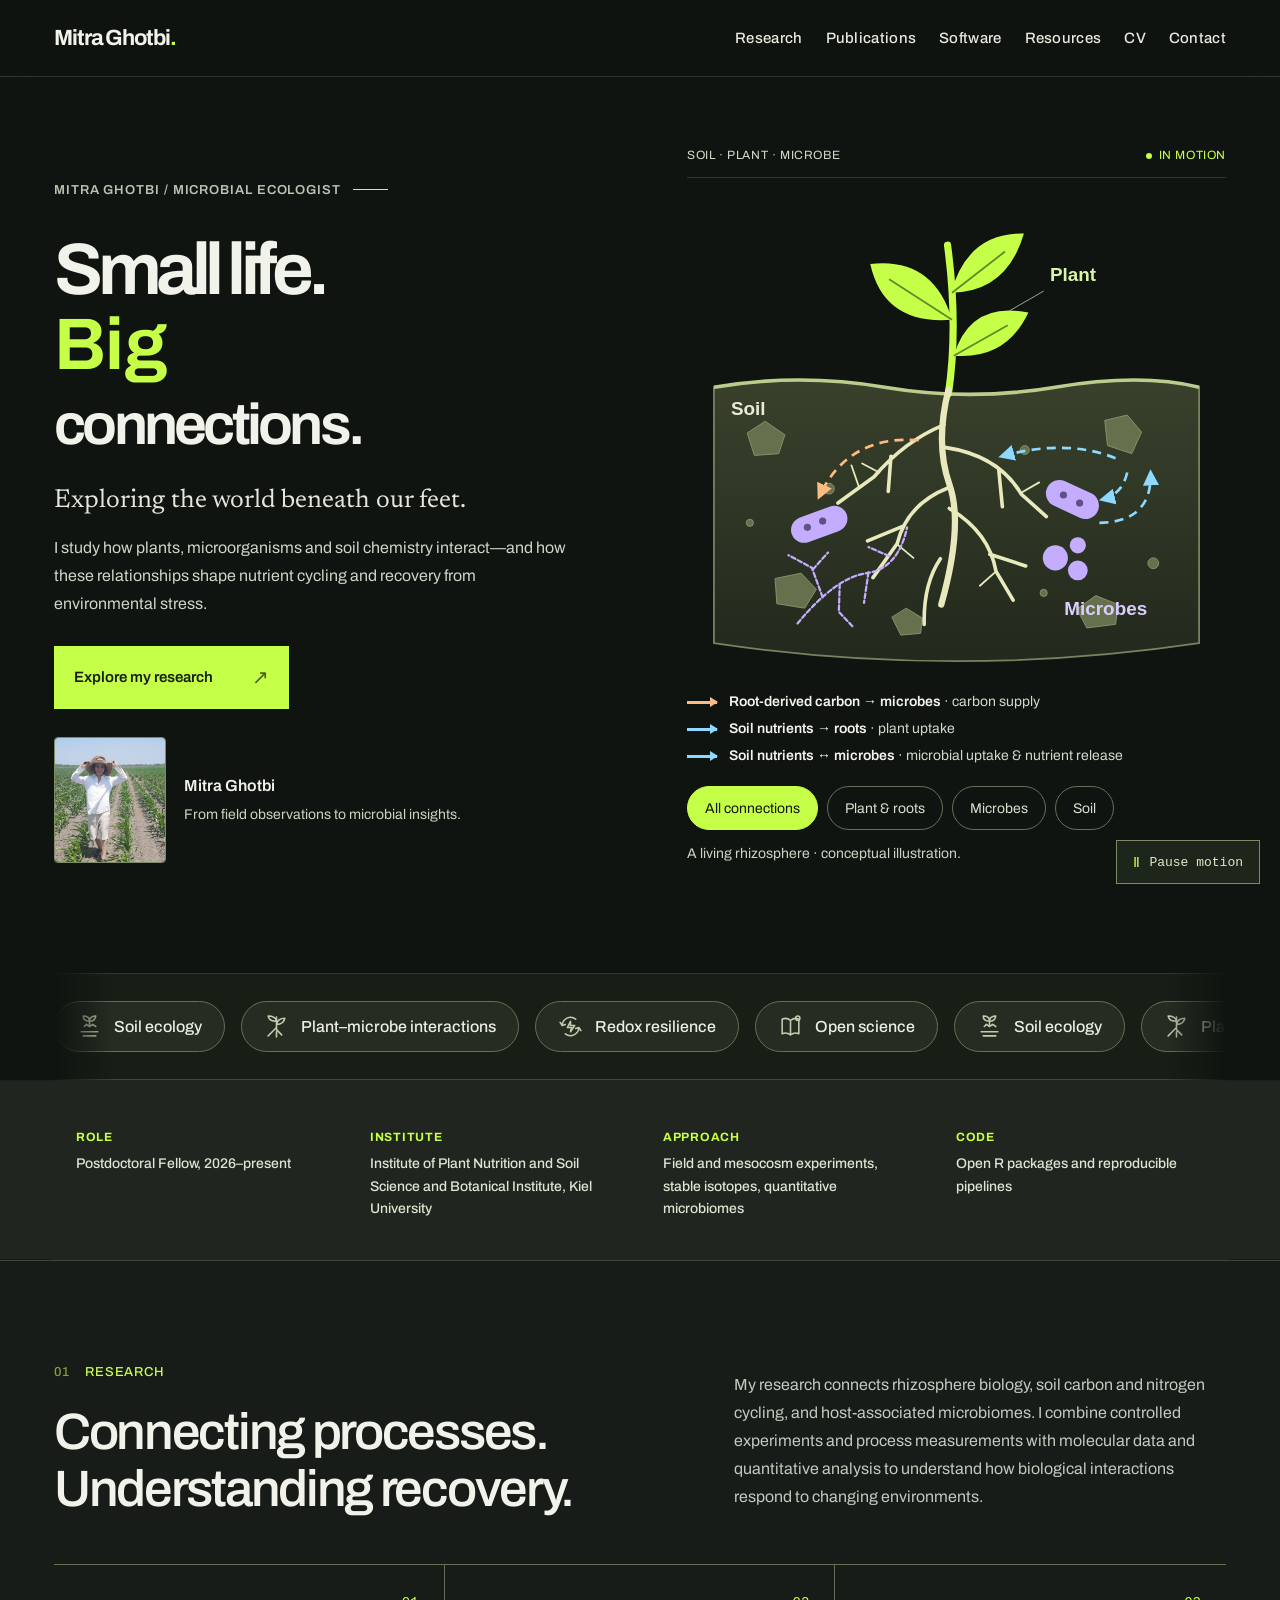
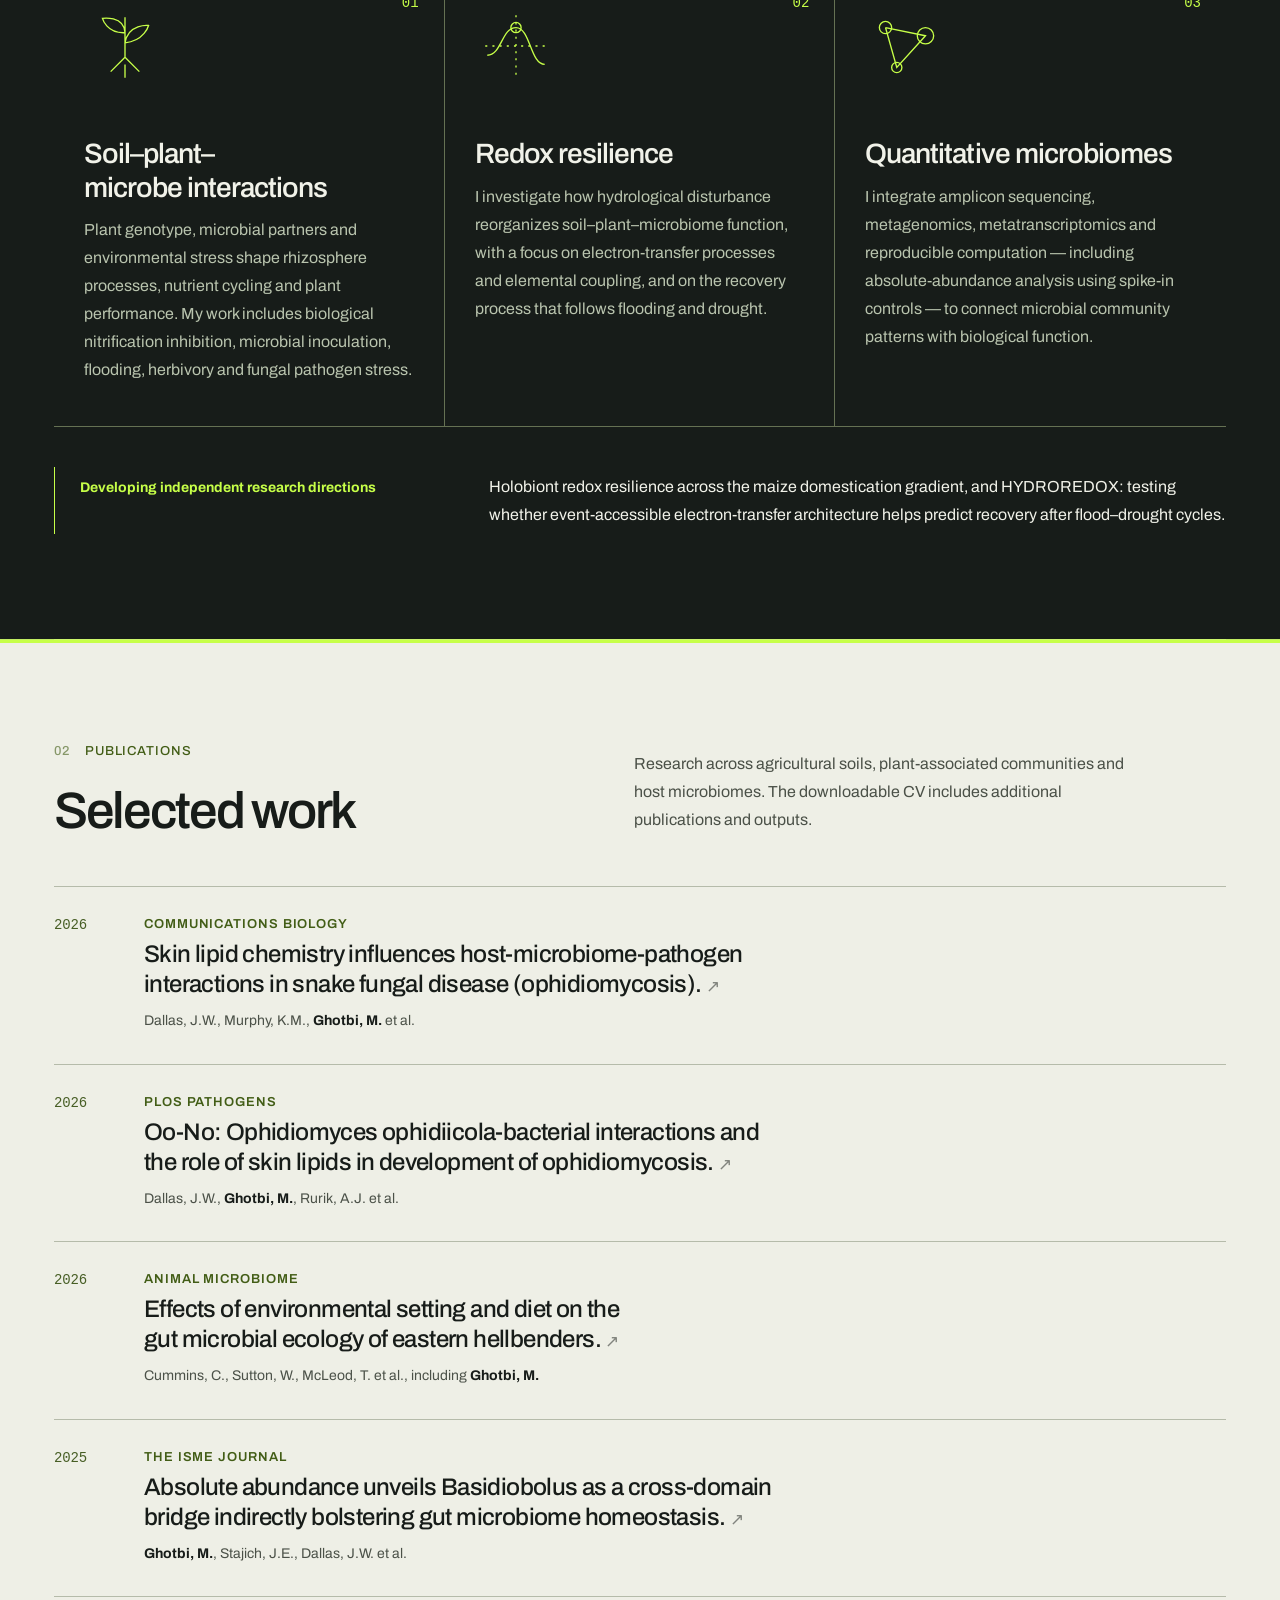
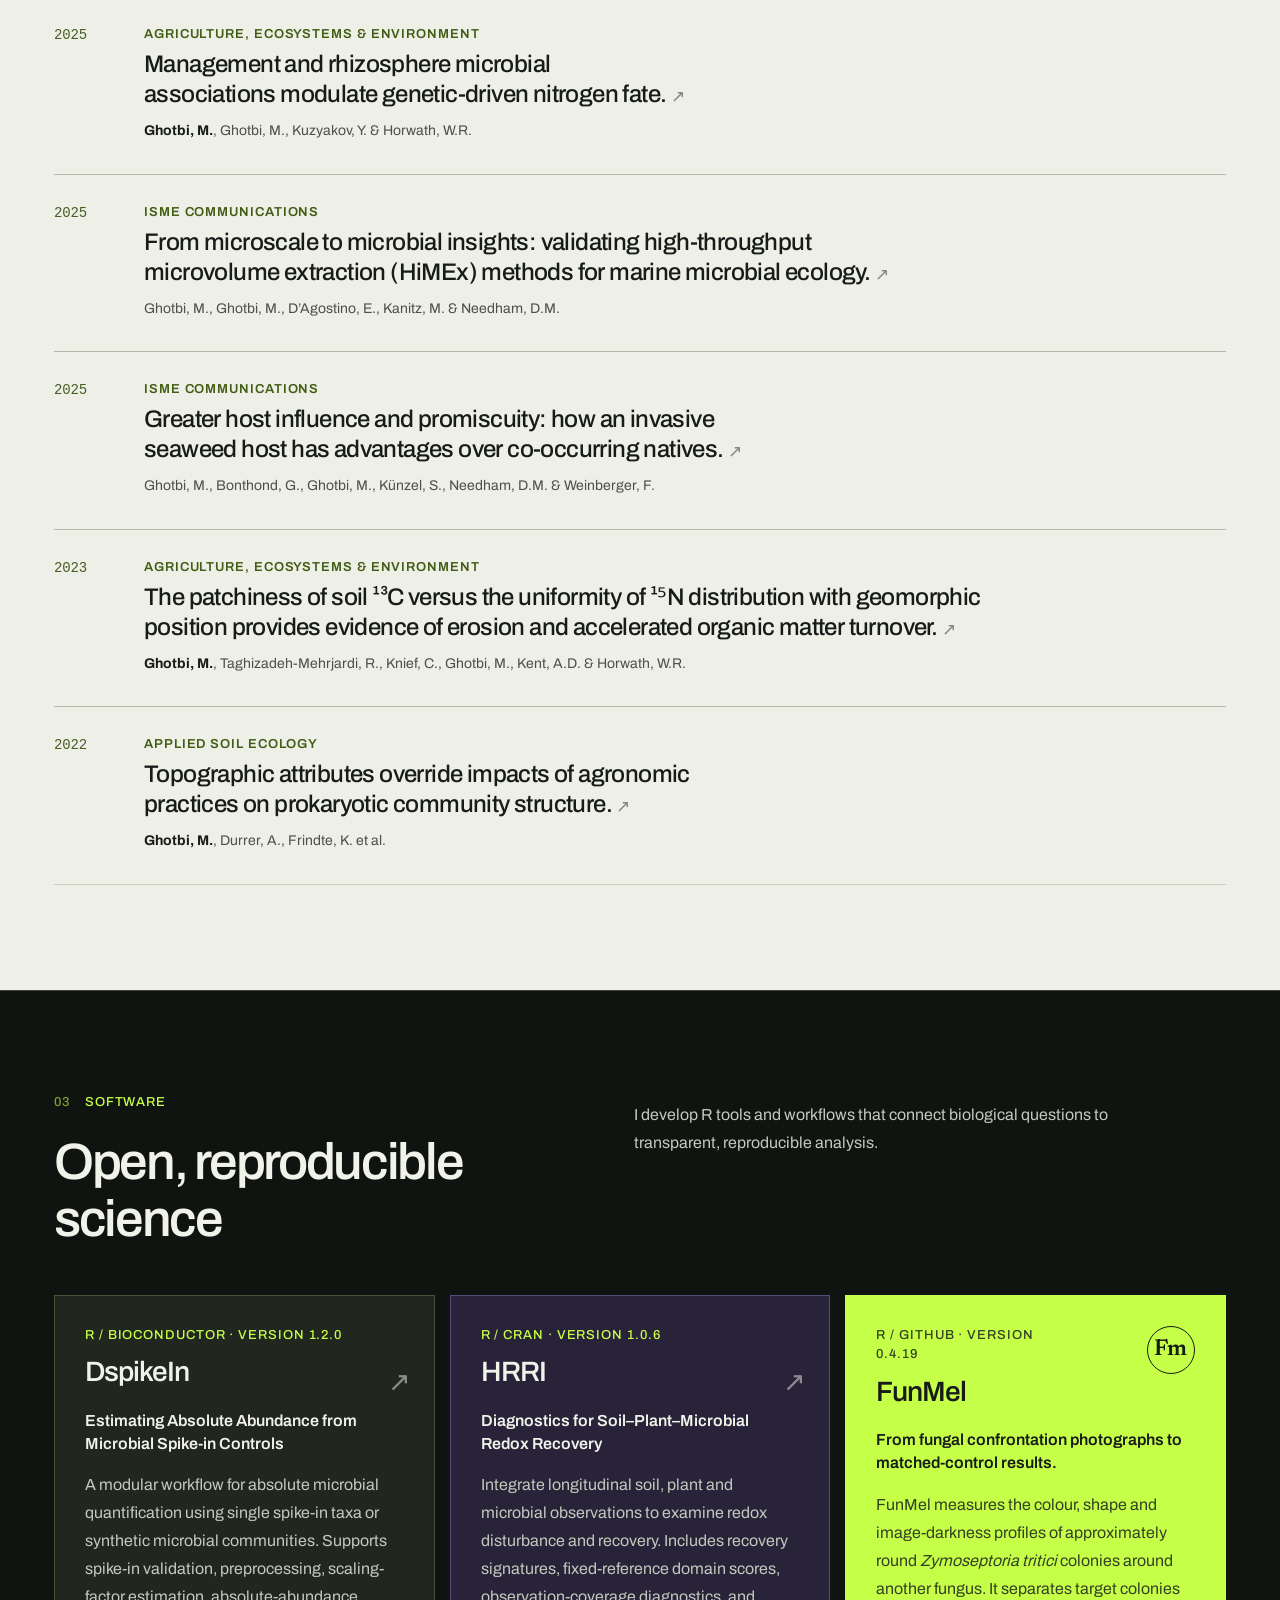
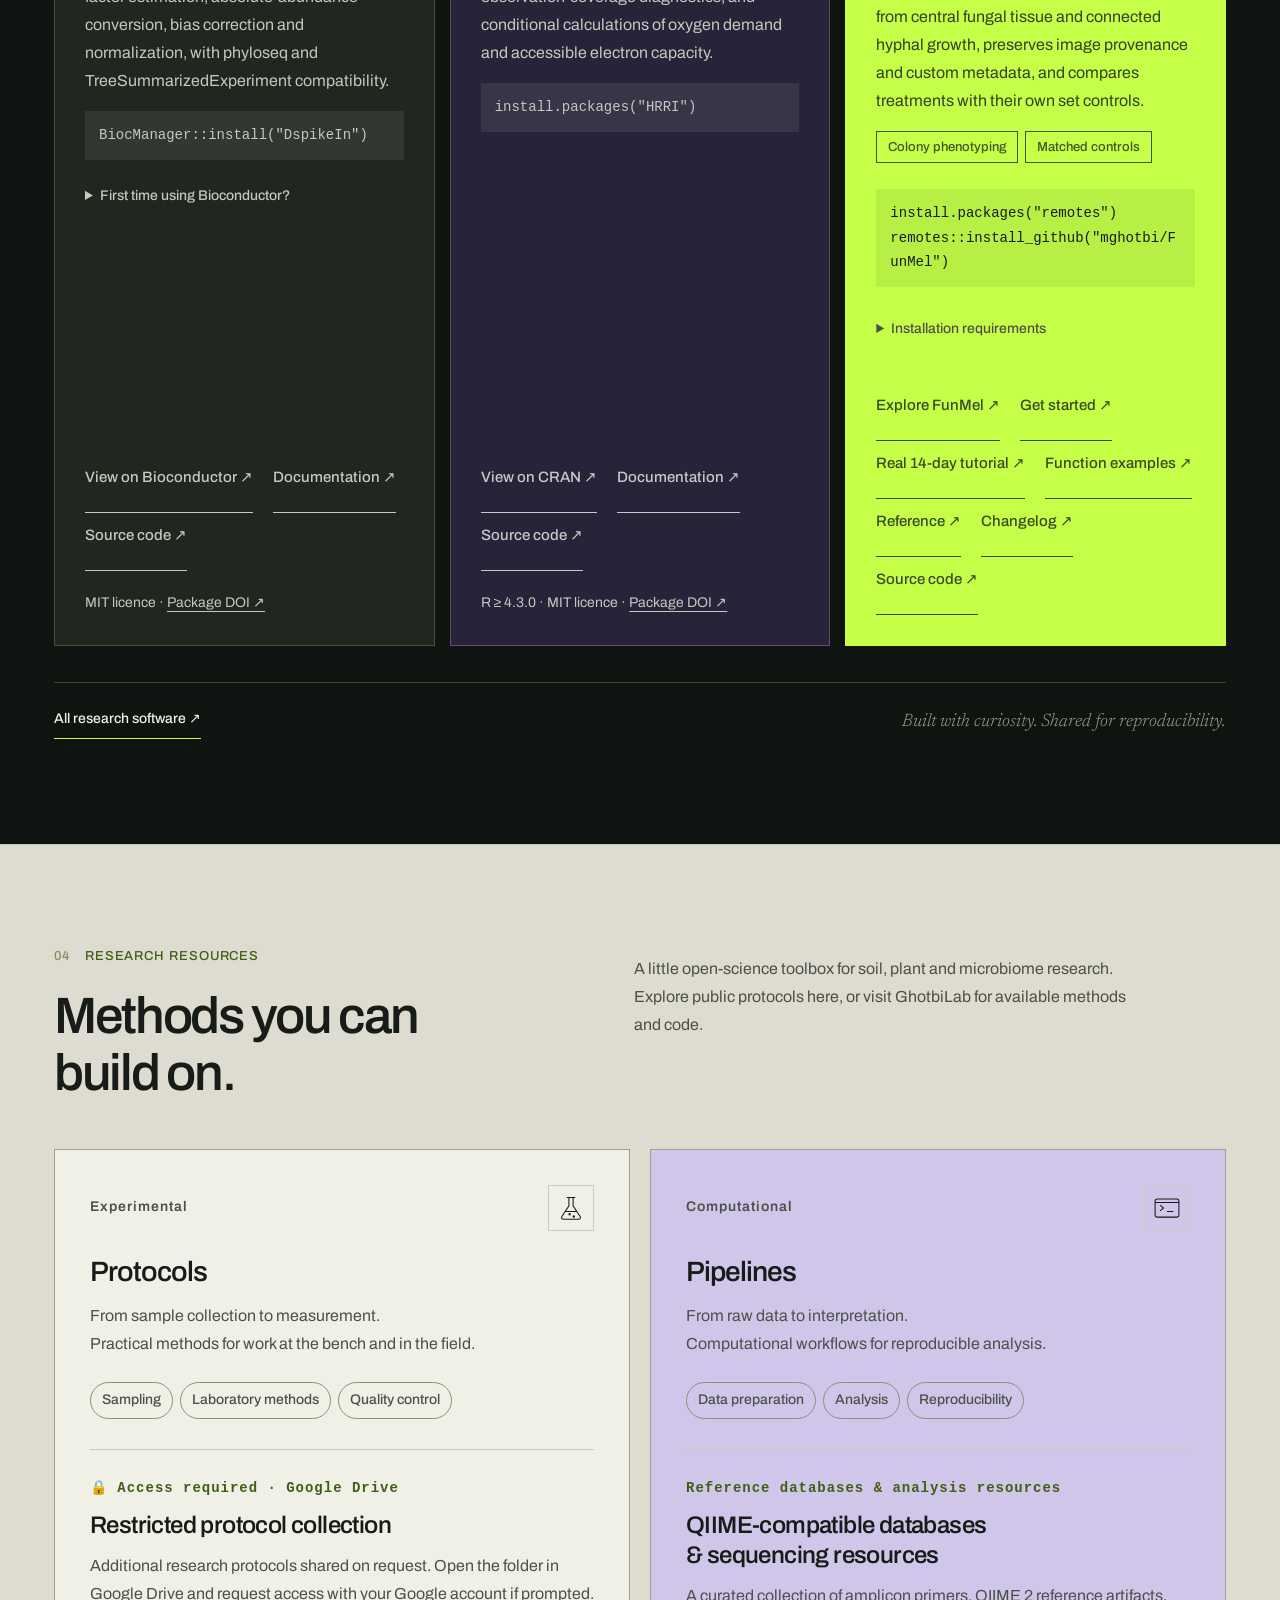
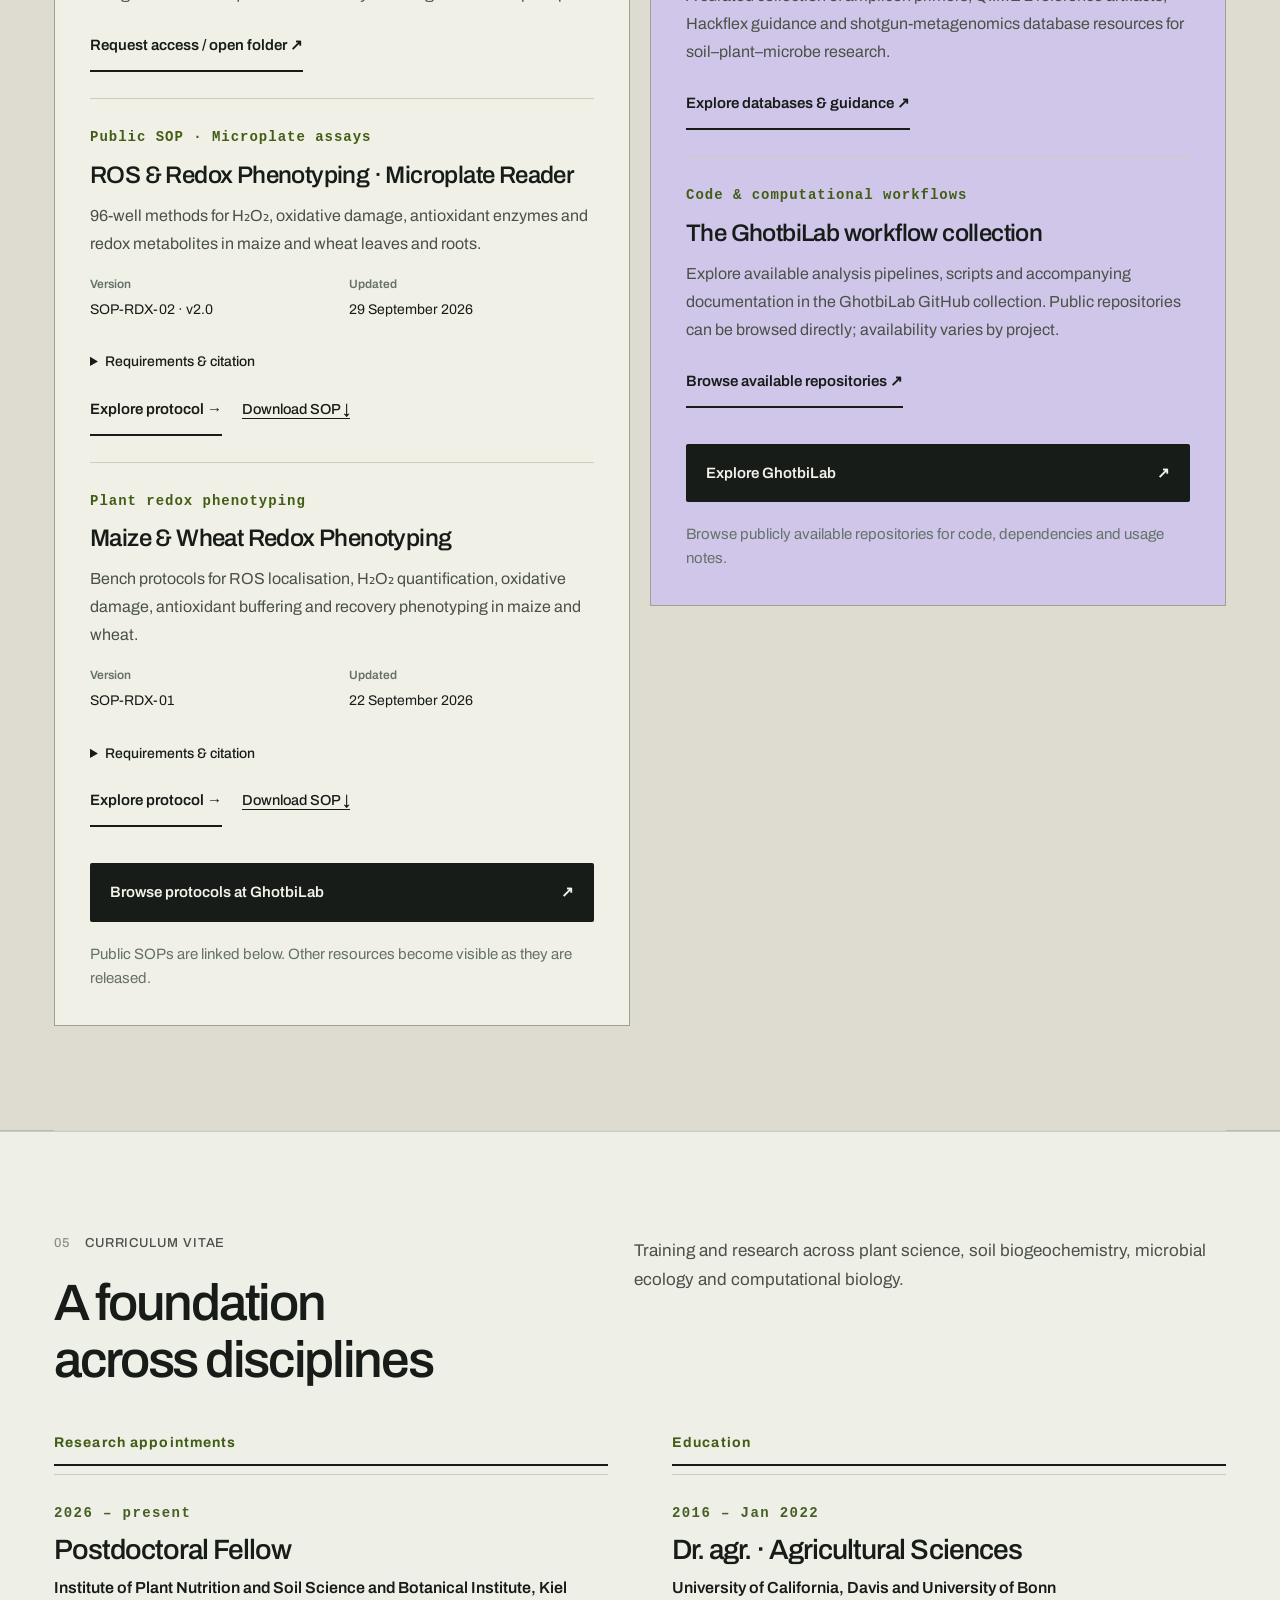
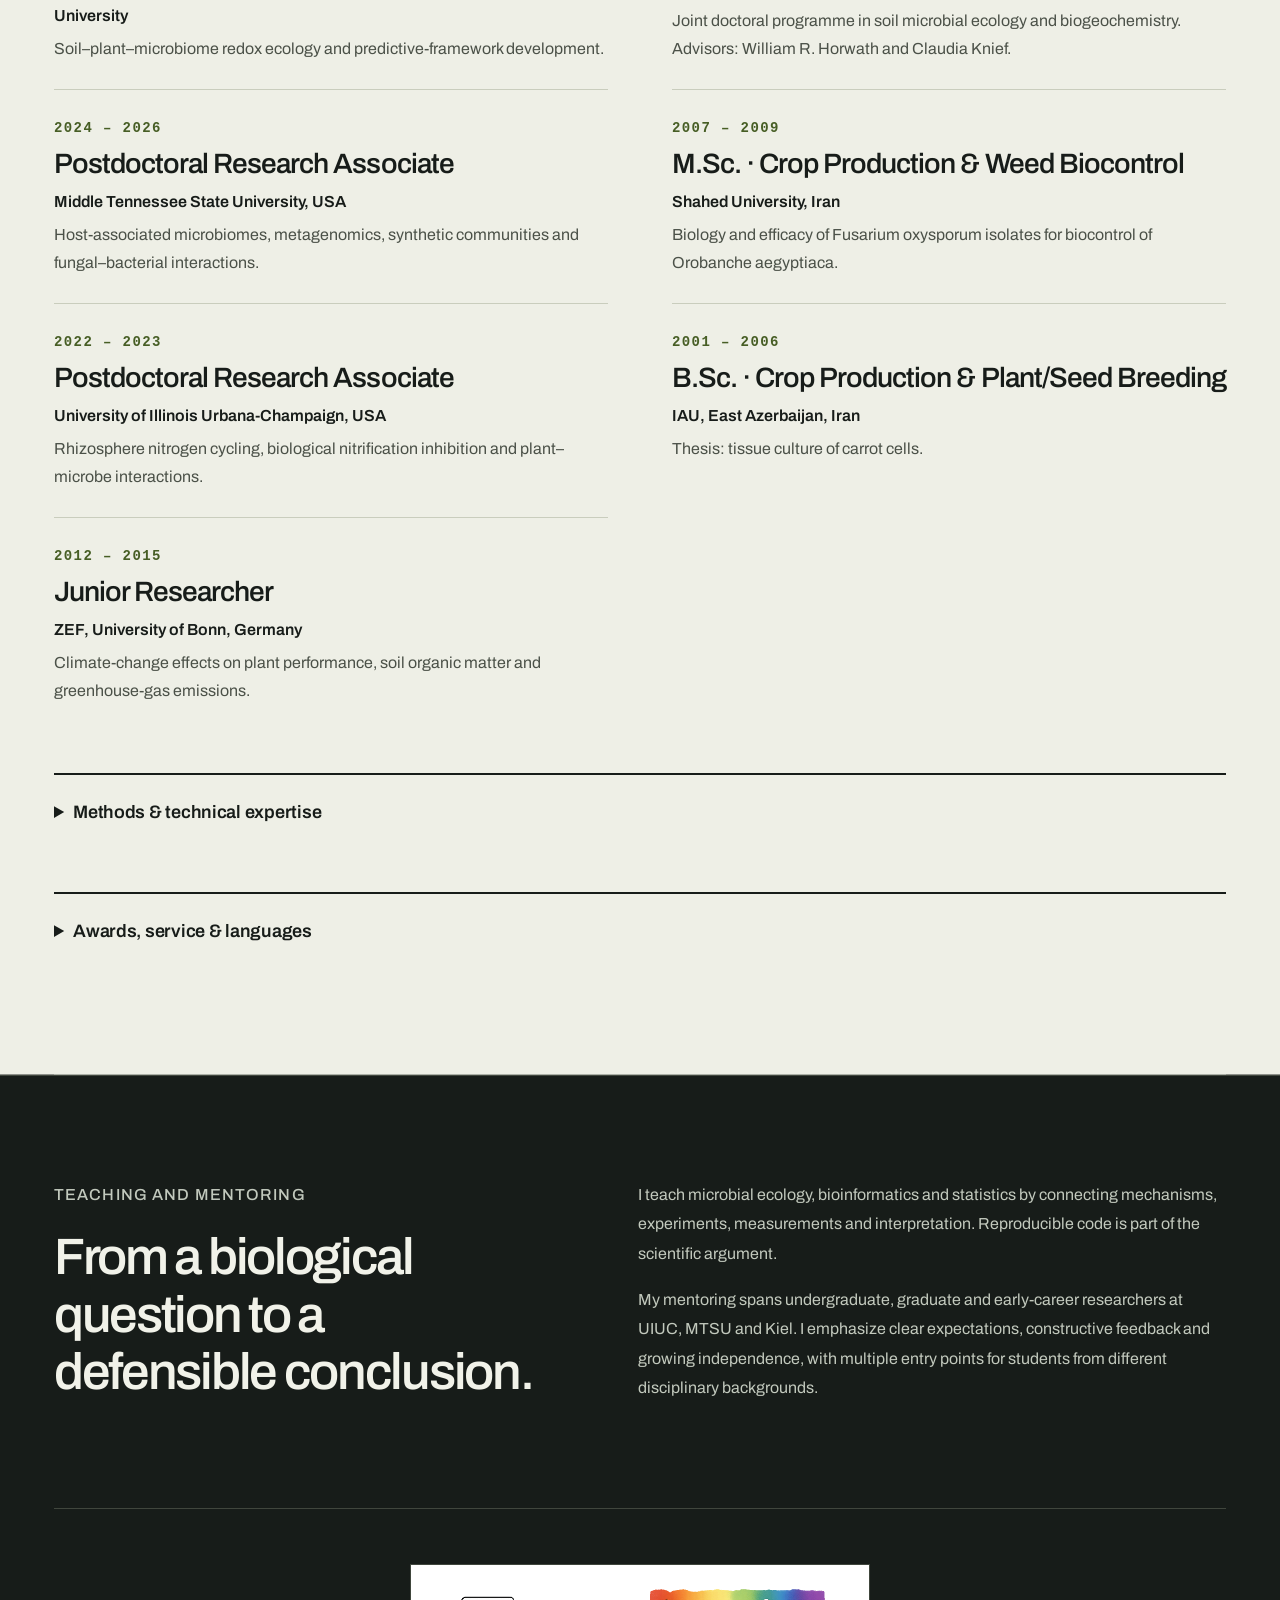
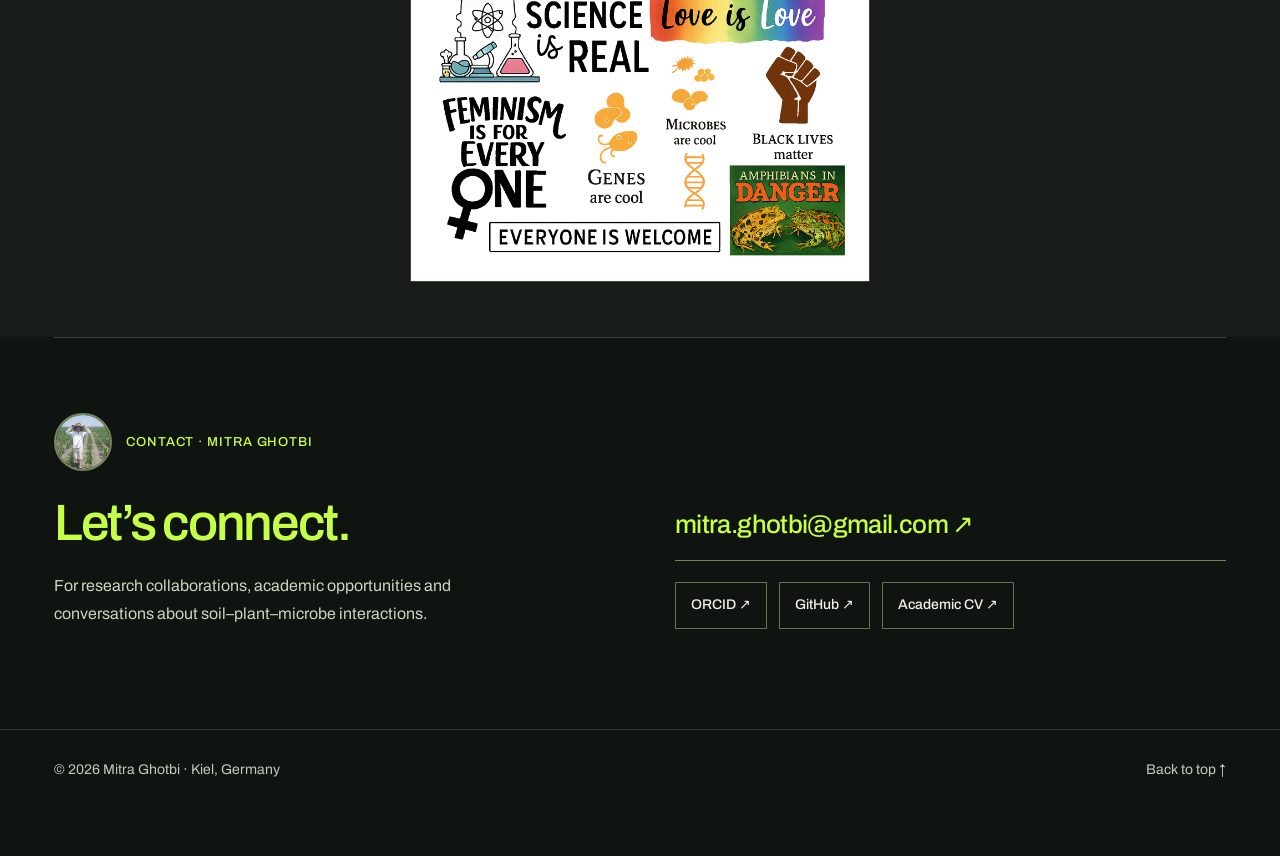
==== commit 5af1ae35: "**" ====
--- a/index.html
+++ b/index.html
@@ -1,8 +1,8 @@
-<!doctype html><html lang="en"><head><meta charset="utf-8"><meta name="viewport" content="width=device-width,initial-scale=1"><title>Mitra Ghotbi | Microbial ecology & soil biogeochemistry</title><meta name="description" content="Mitra Ghotbi is a soil biogeochemist and microbial ecologist studying soil–plant–microbe interactions, redox resilience and quantitative microbiomes."><meta name="theme-color" content="#0a1c18"><link rel="preload" href="assets/fonts/archivo-latin-wght-normal.woff2" as="font" type="font/woff2" crossorigin><link rel="preload" href="assets/fonts/newsreader-latin-wght-normal.woff2" as="font" type="font/woff2" crossorigin><link rel="stylesheet" href="style.css?v=20261028-consistent"><link rel="icon" href="assets/favicon.svg?v=2" type="image/svg+xml"><link rel="canonical" href="https://mghotbi.github.io/"><meta name="author" content="Mitra Ghotbi"><meta property="og:type" content="profile"><meta property="og:site_name" content="Mitra Ghotbi"><meta property="og:title" content="Mitra Ghotbi — microbial ecology &amp; soil biogeochemistry"><meta property="og:description" content="Mitra Ghotbi is a soil biogeochemist and microbial ecologist studying soil–plant–microbe interactions, redox resilience and quantitative microbiomes."><meta property="og:url" content="https://mghotbi.github.io/"><meta property="og:image" content="https://mghotbi.github.io/assets/og-card.png"><meta property="og:image:width" content="1200"><meta property="og:image:height" content="630"><meta property="og:image:alt" content="Mitra Ghotbi, life at the soil–plant–microbe interface."><meta property="profile:first_name" content="Mitra"><meta property="profile:last_name" content="Ghotbi"><meta name="twitter:card" content="summary_large_image"><meta name="twitter:title" content="Mitra Ghotbi — microbial ecology &amp; soil biogeochemistry"><meta name="twitter:description" content="Mitra Ghotbi is a soil biogeochemist and microbial ecologist studying soil–plant–microbe interactions, redox resilience and quantitative microbiomes."><meta name="twitter:image" content="https://mghotbi.github.io/assets/og-card.png"><script type="application/ld+json">{"@context":"https://schema.org","@type":"Person","name":"Mitra Ghotbi","givenName":"Mitra","familyName":"Ghotbi","url":"https://mghotbi.github.io/","image":"https://mghotbi.github.io/assets/og-card.png","email":"mailto:mitra.ghotbi@gmail.com","jobTitle":"Postdoctoral Fellow","description":"Mitra Ghotbi is a soil biogeochemist and microbial ecologist studying soil–plant–microbe interactions, redox resilience and quantitative microbiomes.","identifier":{"@type":"PropertyValue","propertyID":"ORCID","value":"https://orcid.org/0000-0001-9185-9993"},"affiliation":{"@type":"Organization","name":"Institute of Plant Nutrition and Soil Science and Botanical Institute, Kiel University","url":"https://www.uni-kiel.de/"},"alumniOf":[{"@type":"CollegeOrUniversity","name":"University of California, Davis"},{"@type":"CollegeOrUniversity","name":"University of Bonn"}],"knowsAbout":["Soil biogeochemistry","Microbial ecology","Rhizosphere processes","Redox resilience","Nitrogen cycling","Metagenomics","Quantitative microbiome analysis","Reproducible research software"],"sameAs":["https://orcid.org/0000-0001-9185-9993","https://github.com/mghotbi","https://github.com/GhotbiLab"]}</script></head><body class="editorial-home"><a class="skip" href="#main">Skip to content</a><div class="depth-rail" aria-hidden="true"><span class="rail-fill"></span></div><header><div class="wrap"><nav aria-label="Main navigation"><a class="wordmark" href="#">Mitra Ghotbi<span style="color:var(--accent)">.</span></a><button class="menu-toggle" aria-expanded="false" aria-controls="main-links" type="button">Menu <span aria-hidden="true">＋</span></button><div class="navlinks" id="main-links"><a href="#research">Research</a><a href="#publications">Publications</a><a href="#software">Software</a><a href="#resources">Resources</a><a href="#cv">CV</a><a href="#contact">Contact</a></div></nav></div></header><main id="main" class="wrap"><div class="hero"><div class="hero-copy"><p class="eyebrow">Mitra Ghotbi / Microbial ecologist</p><h1>Small life.<br><span class="electric">Big</span><br><span class="outline-word">connections.</span></h1><p class="hero-deck">Exploring the world beneath our feet.</p><p class="intro">I study how plants, microorganisms and soil chemistry interact—and how these relationships shape nutrient cycling and recovery from environmental stress.</p><div class="buttons"><a class="button primary" href="#research">Explore my research <span aria-hidden="true">↗</span></a></div><figure class="hero-field-photo"><img src="assets/mitra-fieldwork.jpg" alt="Mitra Ghotbi standing in a maize field"><figcaption><strong>Mitra Ghotbi</strong><span>From field observations to microbial insights.</span></figcaption></figure></div><div class="living-system" data-layer="all"><div class="system-top"><span>SOIL · PLANT · MICROBE</span><span class="live-dot">IN MOTION</span></div><div class="system-art"><svg viewBox="0 0 600 540" role="img" aria-labelledby="eco-title eco-desc"><title id="eco-title">Soil–plant–microbe interactions</title><desc id="eco-desc">A leafy plant grows above a soil cross-section. Branching roots extend into soil aggregates, bacteria and fungal hyphae. Orange arrows represent root-derived carbon moving toward microbes. Blue arrows show soil nutrient uptake by roots and nutrient uptake and release between soil and microbes. This is a conceptual illustration, not to scale.</desc><defs><linearGradient id="soil-fill" x2="0" y2="1"><stop stop-color="#39412c"/><stop offset="1" stop-color="#22291d"/></linearGradient><marker id="carbon-arrow" viewBox="0 0 10 10" refX="8" refY="5" markerWidth="6" markerHeight="6" orient="auto"><path d="M0 0L10 5L0 10Z" fill="#ffbc82"/></marker><marker id="nutrient-arrow" viewBox="0 0 10 10" refX="8" refY="5" markerWidth="6" markerHeight="6" orient="auto"><path d="M0 0L10 5L0 10Z" fill="#8ed9ff"/></marker></defs><path d="M30 215Q125 199 220 215T410 215T570 215V500Q300 540 30 500Z" fill="url(#soil-fill)" stroke="#788261" stroke-width="2"/><path d="M30 215Q125 199 220 215T410 215T570 215" fill="none" stroke="#b9ce8d" stroke-width="4"/>
+<!doctype html><html lang="en"><head><meta charset="utf-8"><meta name="viewport" content="width=device-width,initial-scale=1"><title>Mitra Ghotbi | Microbial ecology & soil biogeochemistry</title><meta name="description" content="Mitra Ghotbi is a soil biogeochemist and microbial ecologist studying soil–plant–microbe interactions, redox resilience and quantitative microbiomes."><meta name="theme-color" content="#0a1c18"><link rel="preload" href="assets/fonts/archivo-latin-wght-normal.woff2" as="font" type="font/woff2" crossorigin><link rel="preload" href="assets/fonts/newsreader-latin-wght-normal.woff2" as="font" type="font/woff2" crossorigin><link rel="stylesheet" href="style.css?v=20261028-olive-ribbon"><link rel="icon" href="assets/favicon.svg?v=2" type="image/svg+xml"><link rel="canonical" href="https://mghotbi.github.io/"><meta name="author" content="Mitra Ghotbi"><meta property="og:type" content="profile"><meta property="og:site_name" content="Mitra Ghotbi"><meta property="og:title" content="Mitra Ghotbi — microbial ecology &amp; soil biogeochemistry"><meta property="og:description" content="Mitra Ghotbi is a soil biogeochemist and microbial ecologist studying soil–plant–microbe interactions, redox resilience and quantitative microbiomes."><meta property="og:url" content="https://mghotbi.github.io/"><meta property="og:image" content="https://mghotbi.github.io/assets/og-card.png"><meta property="og:image:width" content="1200"><meta property="og:image:height" content="630"><meta property="og:image:alt" content="Mitra Ghotbi, life at the soil–plant–microbe interface."><meta property="profile:first_name" content="Mitra"><meta property="profile:last_name" content="Ghotbi"><meta name="twitter:card" content="summary_large_image"><meta name="twitter:title" content="Mitra Ghotbi — microbial ecology &amp; soil biogeochemistry"><meta name="twitter:description" content="Mitra Ghotbi is a soil biogeochemist and microbial ecologist studying soil–plant–microbe interactions, redox resilience and quantitative microbiomes."><meta name="twitter:image" content="https://mghotbi.github.io/assets/og-card.png"><script type="application/ld+json">{"@context":"https://schema.org","@type":"Person","name":"Mitra Ghotbi","givenName":"Mitra","familyName":"Ghotbi","url":"https://mghotbi.github.io/","image":"https://mghotbi.github.io/assets/og-card.png","email":"mailto:mitra.ghotbi@gmail.com","jobTitle":"Postdoctoral Fellow","description":"Mitra Ghotbi is a soil biogeochemist and microbial ecologist studying soil–plant–microbe interactions, redox resilience and quantitative microbiomes.","identifier":{"@type":"PropertyValue","propertyID":"ORCID","value":"https://orcid.org/0000-0001-9185-9993"},"affiliation":{"@type":"Organization","name":"Institute of Plant Nutrition and Soil Science and Botanical Institute, Kiel University","url":"https://www.uni-kiel.de/"},"alumniOf":[{"@type":"CollegeOrUniversity","name":"University of California, Davis"},{"@type":"CollegeOrUniversity","name":"University of Bonn"}],"knowsAbout":["Soil biogeochemistry","Microbial ecology","Rhizosphere processes","Redox resilience","Nitrogen cycling","Metagenomics","Quantitative microbiome analysis","Reproducible research software"],"sameAs":["https://orcid.org/0000-0001-9185-9993","https://github.com/mghotbi","https://github.com/GhotbiLab"]}</script></head><body class="editorial-home"><a class="skip" href="#main">Skip to content</a><div class="depth-rail" aria-hidden="true"><span class="rail-fill"></span></div><header><div class="wrap"><nav aria-label="Main navigation"><a class="wordmark" href="#">Mitra Ghotbi<span style="color:var(--accent)">.</span></a><button class="menu-toggle" aria-expanded="false" aria-controls="main-links" type="button">Menu <span aria-hidden="true">＋</span></button><div class="navlinks" id="main-links"><a href="#research">Research</a><a href="#publications">Publications</a><a href="#software">Software</a><a href="#resources">Resources</a><a href="#cv">CV</a><a href="#contact">Contact</a></div></nav></div></header><main id="main" class="wrap"><div class="hero"><div class="hero-copy"><p class="eyebrow">Mitra Ghotbi / Microbial ecologist</p><h1>Small life.<br><span class="electric">Big</span><br><span class="outline-word">connections.</span></h1><p class="hero-deck">Exploring the world beneath our feet.</p><p class="intro">I study how plants, microorganisms and soil chemistry interact—and how these relationships shape nutrient cycling and recovery from environmental stress.</p><div class="buttons"><a class="button primary" href="#research">Explore my research <span aria-hidden="true">↗</span></a></div><figure class="hero-field-photo"><img src="assets/mitra-fieldwork.jpg" alt="Mitra Ghotbi standing in a maize field"><figcaption><strong>Mitra Ghotbi</strong><span>From field observations to microbial insights.</span></figcaption></figure></div><div class="living-system" data-layer="all"><div class="system-top"><span>SOIL · PLANT · MICROBE</span><span class="live-dot">IN MOTION</span></div><div class="system-art"><svg viewBox="0 0 600 540" role="img" aria-labelledby="eco-title eco-desc"><title id="eco-title">Soil–plant–microbe interactions</title><desc id="eco-desc">A leafy plant grows above a soil cross-section. Branching roots extend into soil aggregates, bacteria and fungal hyphae. Orange arrows represent root-derived carbon moving toward microbes. Blue arrows show soil nutrient uptake by roots and nutrient uptake and release between soil and microbes. This is a conceptual illustration, not to scale.</desc><defs><linearGradient id="soil-fill" x2="0" y2="1"><stop stop-color="#39412c"/><stop offset="1" stop-color="#22291d"/></linearGradient><marker id="carbon-arrow" viewBox="0 0 10 10" refX="8" refY="5" markerWidth="6" markerHeight="6" orient="auto"><path d="M0 0L10 5L0 10Z" fill="#ffbc82"/></marker><marker id="nutrient-arrow" viewBox="0 0 10 10" refX="8" refY="5" markerWidth="6" markerHeight="6" orient="auto"><path d="M0 0L10 5L0 10Z" fill="#8ed9ff"/></marker></defs><path d="M30 215Q125 199 220 215T410 215T570 215V500Q300 540 30 500Z" fill="url(#soil-fill)" stroke="#788261" stroke-width="2"/><path d="M30 215Q125 199 220 215T410 215T570 215" fill="none" stroke="#b9ce8d" stroke-width="4"/>
 <g class="soil-grains" fill="#65704d" stroke="#8a9670" stroke-width="1"><path d="M67 266l20-13 22 15-7 21-27 2Z"/><path d="M465 252l25-6 16 19-11 24-27-9Z"/><path d="M98 428l29-6 17 18-13 21-31-5Z"/><path d="M434 462l21-15 25 10-3 22-32 4Z"/><path d="M228 471l16-10 18 11-2 17-22 2Z"/><circle cx="376" cy="285" r="5"/><circle cx="158" cy="328" r="6"/><circle cx="397" cy="444" r="4"/><circle cx="70" cy="366" r="4"/><circle cx="519" cy="411" r="6"/></g>
 <g class="root-system"><g class="plant-shoot"><path d="M291 222Q302 147 290 57" fill="none" stroke="#c6ff48" stroke-width="8" stroke-linecap="round"/><path d="M295 140Q219 146 204 78Q274 70 295 140M294 110Q356 109 375 44Q312 43 294 110M297 180Q355 185 380 132Q315 119 297 180" fill="#c6ff48"/><path d="M295 140L225 95M295 110L354 64M297 180L357 146" stroke="#608a26" stroke-width="2"/></g><g fill="none" stroke="#e8e9bc" stroke-linecap="round"><path d="M291 218Q276 278 292 323T283 457" stroke-width="7"/><path d="M286 257Q242 275 208 315L168 344M287 282Q347 291 372 334L400 359M291 327Q245 345 234 389L207 427M292 350Q336 376 344 420L363 452M282 406Q263 434 264 479M227 292L224 331M347 307L351 348M240 370L201 386M337 401L377 414" stroke-width="4"/><path d="M191 325L183 302M214 310L195 300M371 333L392 321M234 390L252 405M344 420L326 436" stroke-width="2"/></g></g>
 <g class="microbe-community"><g class="microbe microbe-one"><rect x="115" y="354" width="65" height="29" rx="15" fill="#c4adff" transform="rotate(-20 145 369)"/><circle cx="134" cy="371" r="4" fill="#625085"/><circle cx="151" cy="364" r="4" fill="#625085"/></g><g class="microbe microbe-two"><rect x="398" y="325" width="62" height="30" rx="15" fill="#c4adff" transform="rotate(25 429 340)"/><circle cx="419" cy="335" r="4" fill="#625085"/><circle cx="437" cy="344" r="4" fill="#625085"/></g><g class="microbe microbe-three" fill="#c4adff"><circle cx="410" cy="405" r="14"/><circle cx="435" cy="419" r="11"/><circle cx="435" cy="391" r="9"/></g><g class="fungal-hyphae" stroke="#c4adff" fill="none" stroke-width="2.5" stroke-linecap="round"><path d="M123 478Q165 427 200 422T245 371M151 449L139 416L113 402M170 434L169 465L185 482M202 421L197 455M225 403L202 393M140 418L157 399"/></g></g>
-<g class="exchange-paths" fill="none" stroke-width="3"><path class="carbon-flow" d="M258 274Q179 268 147 337" stroke="#ffbc82" marker-end="url(#carbon-arrow)"/><path class="nutrient-flow" d="M477 294Q421 272 350 292" stroke="#8ed9ff" marker-end="url(#nutrient-arrow)"/><path class="nutrient-flow soil-microbe-flow" d="M490 310Q484 335 462 340" stroke="#8ed9ff" marker-end="url(#nutrient-arrow)"/><path class="nutrient-flow microbe-soil-flow" d="M459 366Q518 365 516 310" stroke="#8ed9ff" marker-end="url(#nutrient-arrow)"/></g><g font-family="Arial,sans-serif" font-size="21" font-weight="600"><text x="404" y="97" fill="#d9f5a7">Plant</text><path d="M397 108L359 130" stroke="#a6b898"/><text x="49" y="246" fill="#e8eadc">Soil</text><text x="420" y="469" fill="#dccdff">Microbes</text></g></svg></div><div class="interaction-key"><p><i class="carbon-key"></i><span><strong>Root-derived carbon → microbes</strong> · carbon supply</span></p><p><i class="nutrient-key"></i><span><strong>Soil nutrients → roots</strong> · plant uptake</span></p><p><i class="nutrient-key"></i><span><strong>Soil nutrients ↔ microbes</strong> · microbial uptake &amp; nutrient release</span></p></div><div class="system-controls" role="group" aria-label="Explore the illustrated system"><button type="button" data-view="all" aria-pressed="true">All connections</button><button type="button" data-view="roots" aria-pressed="false">Plant & roots</button><button type="button" data-view="microbes" aria-pressed="false">Microbes</button><button type="button" data-view="soil" aria-pressed="false">Soil</button></div><p class="system-caption" aria-live="polite">A living rhizosphere · conceptual illustration.</p></div></div><div class="research-ribbon" aria-label="Soil ecology, plant–microbe interactions, redox resilience, open science"><div class="ribbon-track" aria-hidden="true"><div><span>Soil ecology</span><b>✳</b><span>Plant–microbe interactions</span><b>✳</b><span>Redox resilience</span><b>✳</b><span>Open science</span><b>✳</b></div><div><span>Soil ecology</span><b>✳</b><span>Plant–microbe interactions</span><b>✳</b><span>Redox resilience</span><b>✳</b><span>Open science</span><b>✳</b></div></div></div><div class="affiliation"><span><b>Role</b>Postdoctoral Fellow, 2026–present</span><span><b>Institute</b>Institute of Plant Nutrition and Soil Science and Botanical Institute, Kiel University</span><span><b>Approach</b>Field and mesocosm experiments, stable isotopes, quantitative microbiomes</span><span><b>Code</b>Open R packages and reproducible pipelines</span></div>
+<g class="exchange-paths" fill="none" stroke-width="3"><path class="carbon-flow" d="M258 274Q179 268 147 337" stroke="#ffbc82" marker-end="url(#carbon-arrow)"/><path class="nutrient-flow" d="M477 294Q421 272 350 292" stroke="#8ed9ff" marker-end="url(#nutrient-arrow)"/><path class="nutrient-flow soil-microbe-flow" d="M490 310Q484 335 462 340" stroke="#8ed9ff" marker-end="url(#nutrient-arrow)"/><path class="nutrient-flow microbe-soil-flow" d="M459 366Q518 365 516 310" stroke="#8ed9ff" marker-end="url(#nutrient-arrow)"/></g><g font-family="Arial,sans-serif" font-size="21" font-weight="600"><text x="404" y="97" fill="#d9f5a7">Plant</text><path d="M397 108L359 130" stroke="#a6b898"/><text x="49" y="246" fill="#e8eadc">Soil</text><text x="420" y="469" fill="#dccdff">Microbes</text></g></svg></div><div class="interaction-key"><p><i class="carbon-key"></i><span><strong>Root-derived carbon → microbes</strong> · carbon supply</span></p><p><i class="nutrient-key"></i><span><strong>Soil nutrients → roots</strong> · plant uptake</span></p><p><i class="nutrient-key"></i><span><strong>Soil nutrients ↔ microbes</strong> · microbial uptake &amp; nutrient release</span></p></div><div class="system-controls" role="group" aria-label="Explore the illustrated system"><button type="button" data-view="all" aria-pressed="true">All connections</button><button type="button" data-view="roots" aria-pressed="false">Plant & roots</button><button type="button" data-view="microbes" aria-pressed="false">Microbes</button><button type="button" data-view="soil" aria-pressed="false">Soil</button></div><p class="system-caption" aria-live="polite">A living rhizosphere · conceptual illustration.</p></div></div><div class="research-ribbon" aria-label="Soil ecology, plant–microbe interactions, redox resilience, open science"><div class="ribbon-track" aria-hidden="true"><div><span class="ribbon-pill ribbon-pill-0"><svg viewBox="0 0 24 24" aria-hidden="true" fill="none" stroke="currentColor" stroke-width="1.5" stroke-linecap="round" stroke-linejoin="round"><path d="M4 17h16M6 21h12M7 12l2-2 3 2 3-2 3 2M12 10V4m0 3Q6 7 6 2q6 0 6 5m0-1q1-4 6-4-1 5-6 5"/></svg>Soil ecology</span><span class="ribbon-pill ribbon-pill-1"><svg viewBox="0 0 24 24" aria-hidden="true" fill="none" stroke="currentColor" stroke-width="1.5" stroke-linecap="round" stroke-linejoin="round"><path d="M12 3v12m0-8Q5 7 4 2q7 0 8 5m0 3q1-6 8-6-1 6-8 6m0 3-5 5m5-3 5 5m-5-3v5m-5-4-3 3"/></svg>Plant–microbe interactions</span><span class="ribbon-pill ribbon-pill-2"><svg viewBox="0 0 24 24" aria-hidden="true" fill="none" stroke="currentColor" stroke-width="1.5" stroke-linecap="round" stroke-linejoin="round"><path d="M17 5a8 8 0 0 0-13 6m0 0-2-3m2 3 3-1m0 9a8 8 0 0 0 13-6m0 0 2 3m-2-3-3 1M12 7l-3 6h4l-1 4 4-6h-4z"/></svg>Redox resilience</span><span class="ribbon-pill ribbon-pill-3"><svg viewBox="0 0 24 24" aria-hidden="true" fill="none" stroke="currentColor" stroke-width="1.5" stroke-linecap="round" stroke-linejoin="round"><path d="M4 5q4-2 8 1 4-3 8-1v14q-4-2-8 1-4-3-8-1zM12 6v14"/><circle cx="19" cy="4" r="2"/></svg>Open science</span></div><div><span class="ribbon-pill ribbon-pill-0"><svg viewBox="0 0 24 24" aria-hidden="true" fill="none" stroke="currentColor" stroke-width="1.5" stroke-linecap="round" stroke-linejoin="round"><path d="M4 17h16M6 21h12M7 12l2-2 3 2 3-2 3 2M12 10V4m0 3Q6 7 6 2q6 0 6 5m0-1q1-4 6-4-1 5-6 5"/></svg>Soil ecology</span><span class="ribbon-pill ribbon-pill-1"><svg viewBox="0 0 24 24" aria-hidden="true" fill="none" stroke="currentColor" stroke-width="1.5" stroke-linecap="round" stroke-linejoin="round"><path d="M12 3v12m0-8Q5 7 4 2q7 0 8 5m0 3q1-6 8-6-1 6-8 6m0 3-5 5m5-3 5 5m-5-3v5m-5-4-3 3"/></svg>Plant–microbe interactions</span><span class="ribbon-pill ribbon-pill-2"><svg viewBox="0 0 24 24" aria-hidden="true" fill="none" stroke="currentColor" stroke-width="1.5" stroke-linecap="round" stroke-linejoin="round"><path d="M17 5a8 8 0 0 0-13 6m0 0-2-3m2 3 3-1m0 9a8 8 0 0 0 13-6m0 0 2 3m-2-3-3 1M12 7l-3 6h4l-1 4 4-6h-4z"/></svg>Redox resilience</span><span class="ribbon-pill ribbon-pill-3"><svg viewBox="0 0 24 24" aria-hidden="true" fill="none" stroke="currentColor" stroke-width="1.5" stroke-linecap="round" stroke-linejoin="round"><path d="M4 5q4-2 8 1 4-3 8-1v14q-4-2-8 1-4-3-8-1zM12 6v14"/><circle cx="19" cy="4" r="2"/></svg>Open science</span></div></div></div><div class="affiliation"><span><b>Role</b>Postdoctoral Fellow, 2026–present</span><span><b>Institute</b>Institute of Plant Nutrition and Soil Science and Botanical Institute, Kiel University</span><span><b>Approach</b>Field and mesocosm experiments, stable isotopes, quantitative microbiomes</span><span><b>Code</b>Open R packages and reproducible pipelines</span></div>
 <section data-section="01" id="research"><div class="section-head"><div><p class="eyebrow">Research</p><h2>Connecting processes.<br>Understanding recovery.</h2></div><p>My research connects rhizosphere biology, soil carbon and nitrogen cycling, and host-associated microbiomes. I combine controlled experiments and process measurements with molecular data and quantitative analysis to understand how biological interactions respond to changing environments.</p></div><div class="topics"><article class="topic"><svg class="topic-art" viewBox="0 0 80 80" fill="none" stroke="currentColor" stroke-width="1.3" aria-hidden="true"><path d="M40 12v40m0-25C22 28 18 13 18 13s21-3 22 14Zm0 10c19-2 23-17 23-17S43 18 40 37ZM40 51 26 65m14-14 14 14m-14-7v13"/></svg><h3>Soil–plant–microbe interactions</h3><p>Plant genotype, microbial partners and environmental stress shape rhizosphere processes, nutrient cycling and plant performance. My work includes biological nitrification inhibition, microbial inoculation, flooding, herbivory and fungal pathogen stress.</p></article><article class="topic"><svg class="topic-art" viewBox="0 0 80 80" fill="none" stroke="currentColor" stroke-width="1.3" aria-hidden="true"><path d="M10 40h60M40 10v60" stroke-dasharray="2 5"/><path d="M12 49c14 0 14-27 28-27s14 36 28 36"/><circle cx="40" cy="22" r="5"/></svg><h3>Redox resilience</h3><p>I investigate how hydrological disturbance reorganizes soil–plant–microbiome function, with a focus on electron-transfer processes and elemental coupling, and on the recovery process that follows flooding and drought.</p></article><article class="topic"><svg class="topic-art" viewBox="0 0 80 80" fill="none" stroke="currentColor" stroke-width="1.3" aria-hidden="true"><path d="m20 22 39 8-28 31-11-39 11 39 28-31"/><circle cx="20" cy="22" r="6"/><circle cx="59" cy="30" r="8"/><circle cx="31" cy="61" r="5"/></svg><h3>Quantitative microbiomes</h3><p>I integrate amplicon sequencing, metagenomics, metatranscriptomics and reproducible computation — including absolute-abundance analysis using spike-in controls — to connect microbial community patterns with biological function.</p></article></div><div class="research-note"><p><strong>Developing independent research directions</strong></p><p>Holobiont redox resilience across the maize domestication gradient, and HYDROREDOX: testing whether event-accessible electron-transfer architecture helps predict recovery after flood–drought cycles.</p></div></section>
 <section data-section="02" id="publications"><div class="section-head"><div><p class="eyebrow">Publications</p><h2>Selected work</h2></div><p>Research across agricultural soils, plant-associated communities and host microbiomes. The downloadable CV includes additional publications and outputs.</p></div><article class="paper"><span class="year">2026</span><div><p class="eyebrow">Communications Biology</p><h3><a href="https://www.nature.com/articles/s42003-026-10820-w">Skin lipid chemistry influences host-microbiome-pathogen interactions in snake fungal disease (ophidiomycosis). <span aria-hidden="true">↗</span></a></h3><p class="authors">Dallas, J.W., Murphy, K.M., <b>Ghotbi, M.</b> et al.</p></div></article><article class="paper"><span class="year">2026</span><div><p class="eyebrow">PLOS Pathogens</p><h3><a href="https://doi.org/10.1371/journal.ppat.1013875">Oo-No: Ophidiomyces ophidiicola-bacterial interactions and the role of skin lipids in development of ophidiomycosis. <span aria-hidden="true">↗</span></a></h3><p class="authors">Dallas, J.W., <b>Ghotbi, M.</b>, Rurik, A.J. et al.</p></div></article><article class="paper"><span class="year">2026</span><div><p class="eyebrow">Animal Microbiome</p><h3><a href="https://doi.org/10.1186/s42523-026-00537-w">Effects of environmental setting and diet on the gut microbial ecology of eastern hellbenders. <span aria-hidden="true">↗</span></a></h3><p class="authors">Cummins, C., Sutton, W., McLeod, T. et al., including <b>Ghotbi, M.</b></p></div></article><article class="paper"><span class="year">2025</span><div><p class="eyebrow">The ISME Journal</p><h3><a href="https://doi.org/10.1093/ismejo/wraf150">Absolute abundance unveils Basidiobolus as a cross-domain bridge indirectly bolstering gut microbiome homeostasis. <span aria-hidden="true">↗</span></a></h3><p class="authors"><b>Ghotbi, M.</b>, Stajich, J.E., Dallas, J.W. et al.</p></div></article><article class="paper"><span class="year">2025</span><div><p class="eyebrow">Agriculture, Ecosystems &amp; Environment</p><h3><a href="https://doi.org/10.1016/j.agee.2024.109308">Management and rhizosphere microbial associations modulate genetic-driven nitrogen fate. <span aria-hidden="true">↗</span></a></h3><p class="authors"><b>Ghotbi, M.</b>, Ghotbi, M., Kuzyakov, Y. &amp; Horwath, W.R.</p></div></article><article class="paper"><span class="year">2025</span><div><p class="eyebrow">ISME Communications</p><h3><a href="https://doi.org/10.1093/ismeco/ycaf218">From microscale to microbial insights: validating high-throughput microvolume extraction (HiMEx) methods for marine microbial ecology. <span aria-hidden="true">↗</span></a></h3><p class="authors">Ghotbi, M., Ghotbi, M., D’Agostino, E., Kanitz, M. &amp; Needham, D.M.</p></div></article><article class="paper"><span class="year">2025</span><div><p class="eyebrow">ISME Communications</p><h3><a href="https://doi.org/10.1093/ismeco/ycaf120">Greater host influence and promiscuity: how an invasive seaweed host has advantages over co-occurring natives. <span aria-hidden="true">↗</span></a></h3><p class="authors">Ghotbi, M., Bonthond, G., Ghotbi, M., Künzel, S., Needham, D.M. &amp; Weinberger, F.</p></div></article><article class="paper"><span class="year">2023</span><div><p class="eyebrow">Agriculture, Ecosystems &amp; Environment</p><h3><a href="https://doi.org/10.1016/j.agee.2023.108616">The patchiness of soil ¹³C versus the uniformity of ¹⁵N distribution with geomorphic position provides evidence of erosion and accelerated organic matter turnover. <span aria-hidden="true">↗</span></a></h3><p class="authors"><b>Ghotbi, M.</b>, Taghizadeh-Mehrjardi, R., Knief, C., Ghotbi, M., Kent, A.D. &amp; Horwath, W.R.</p></div></article><article class="paper"><span class="year">2022</span><div><p class="eyebrow">Applied Soil Ecology</p><h3><a href="https://doi.org/10.1016/j.apsoil.2022.104446">Topographic attributes override impacts of agronomic practices on prokaryotic community structure. <span aria-hidden="true">↗</span></a></h3><p class="authors"><b>Ghotbi, M.</b>, Durrer, A., Frindte, K. et al.</p></div></article></section>
 <section data-section="03" id="software"><div class="section-head"><div><p class="eyebrow">Software</p><h2>Open, reproducible science</h2></div><p>I develop R tools and workflows that connect biological questions to transparent, reproducible analysis.</p></div><div class="software"><article id="dspikein"><p class="eyebrow">R / Bioconductor · Version 1.2.0</p><h3>DspikeIn</h3><p><strong>Estimating Absolute Abundance from Microbial Spike-in Controls</strong></p><p>A modular workflow for absolute microbial quantification using single spike-in taxa or synthetic microbial communities. Supports spike-in validation, preprocessing, scaling-factor estimation, absolute-abundance conversion, bias correction and normalization, with phyloseq and TreeSummarizedExperiment compatibility.</p><p><code>BiocManager::install("DspikeIn")</code></p><details><summary>First time using Bioconductor?</summary><p>Install BiocManager first with <code>install.packages("BiocManager")</code>, then run the command above.</p></details><div class="buttons"><a href="https://bioconductor.org/packages/DspikeIn">View on Bioconductor ↗</a><a href="https://bioconductor.org/packages/release/bioc/vignettes/DspikeIn/inst/doc/DspikeIn-with-TSE.html">Documentation ↗</a><a href="https://github.com/mghotbi/DspikeIn">Source code ↗</a></div><p style="margin-top:20px;margin-bottom:0;font-size:14px">MIT licence · <a href="https://doi.org/10.18129/B9.bioc.DspikeIn">Package DOI ↗</a></p></article><article id="hrri"><p class="eyebrow">R / CRAN · Version 1.0.6</p><h3>HRRI</h3><p><strong>Diagnostics for Soil–Plant–Microbial Redox Recovery</strong></p><p>Integrate longitudinal soil, plant and microbial observations to examine redox disturbance and recovery. Includes recovery signatures, fixed-reference domain scores, observation-coverage diagnostics, and conditional calculations of oxygen demand and accessible electron capacity.</p><p><code>install.packages("HRRI")</code></p><div class="buttons"><a href="https://CRAN.R-project.org/package=HRRI">View on CRAN ↗</a><a href="https://mghotbi.github.io/HRRI/">Documentation ↗</a><a href="https://github.com/mghotbi/HRRI">Source code ↗</a></div><p style="margin-top:20px;margin-bottom:0;font-size:14px">R ≥ 4.3.0 · MIT licence · <a href="https://doi.org/10.32614/CRAN.package.HRRI">Package DOI ↗</a></p></article><article id="funmel"><div class="software-top"><p class="eyebrow">R / GitHub · Version 0.4.19</p><span class="package-mark" aria-hidden="true">Fm</span></div><h3>FunMel</h3><p><strong>From fungal confrontation photographs to matched-control results.</strong></p><p>FunMel measures the colour, shape and image-darkness profiles of approximately round <i>Zymoseptoria tritici</i> colonies around another fungus. It separates target colonies from central fungal tissue and connected hyphal growth, preserves image provenance and custom metadata, and compares treatments with their own set controls.</p><div class="software-tags"><span>Colony phenotyping</span><span>Matched controls</span></div><pre><code>install.packages("remotes")
@@ -28,5 +28,5 @@
   <noscript><p><a href="https://github.com/mghotbi/QIIME-compatible-database">QIIME-compatible databases &amp; sequencing resources</a> · <a href="https://drive.google.com/drive/folders/1F76FxJrMChos5CgjyWPgHUF178bcI37W?usp=drive_link">🔒 Restricted protocol collection — request access</a> · <a href="protocols/plate-reader-redox-phenotyping.html">Plate-reader ROS &amp; redox phenotyping</a> · <a href="protocols/maize-wheat-redox-phenotyping.html">Maize &amp; wheat redox phenotyping</a> · <a href="https://github.com/GhotbiLab">GhotbiLab protocols &amp; pipelines</a></p></noscript>
 </section><section data-section="05" id="cv"><div class="section-head"><div><p class="eyebrow">Curriculum vitae</p><h2>A foundation across disciplines</h2></div><div><p>Training and research across plant science, soil biogeochemistry, microbial ecology and computational biology.</p></div></div><div class="cv-grid"><div><h3 class="subheading">Research appointments</h3><article class="cv-item"><span class="date">2026 – present</span><h3>Postdoctoral Fellow</h3><p><strong>Institute of Plant Nutrition and Soil Science and Botanical Institute, Kiel University</strong></p><p>Soil–plant–microbiome redox ecology and predictive-framework development.</p></article><article class="cv-item"><span class="date">2024 – 2026</span><h3>Postdoctoral Research Associate</h3><p><strong>Middle Tennessee State University, USA</strong></p><p>Host-associated microbiomes, metagenomics, synthetic communities and fungal–bacterial interactions.</p></article><article class="cv-item"><span class="date">2022 – 2023</span><h3>Postdoctoral Research Associate</h3><p><strong>University of Illinois Urbana-Champaign, USA</strong></p><p>Rhizosphere nitrogen cycling, biological nitrification inhibition and plant–microbe interactions.</p></article><article class="cv-item"><span class="date">2012 – 2015</span><h3>Junior Researcher</h3><p><strong>ZEF, University of Bonn, Germany</strong></p><p>Climate-change effects on plant performance, soil organic matter and greenhouse-gas emissions.</p></article></div><div><h3 class="subheading">Education</h3><article class="cv-item"><span class="date">2016 – Jan 2022</span><h3>Dr. agr. · Agricultural Sciences</h3><p><strong>University of California, Davis and University of Bonn</strong></p><p>Joint doctoral programme in soil microbial ecology and biogeochemistry. Advisors: William R. Horwath and Claudia Knief.</p></article><article class="cv-item"><span class="date">2007 – 2009</span><h3>M.Sc. · Crop Production & Weed Biocontrol</h3><p><strong>Shahed University, Iran</strong></p><p>Biology and efficacy of Fusarium oxysporum isolates for biocontrol of Orobanche aegyptiaca.</p></article><article class="cv-item"><span class="date">2001 – 2006</span><h3>B.Sc. · Crop Production & Plant/Seed Breeding</h3><p><strong>IAU, East Azerbaijan, Iran</strong></p><p>Thesis: tissue culture of carrot cells.</p></article></div></div><details class="details"><summary>Methods & technical expertise</summary><div class="cv-grid"><div><h3>Experimental & molecular</h3><p>Greenhouse, mesocosm and field experiments; rhizosphere processes; microbial inoculation and synthetic communities; plant, root, soil and gas measurements; stable isotopes; DNA/RNA workflows; 16S/ITS profiling; metagenomics and transcriptomic analysis.</p></div><div><h3>Computational & statistical</h3><p>R, Bioconductor and Linux; mixed models, multivariate analysis and ecological networks; genome-resolved workflows; reproducible pipelines and R package development. Additional tools include TASSEL, Cytoscape, Gephi, SigmaPlot and GenGIS.</p></div></div></details><details class="details"><summary>Awards, service & languages</summary><ul><li>ISME19 Travel Grant (2024); FEMS Congress Grant (2023).</li><li>PhD Project Scholarship, UC Davis (2015–2017); WASCAL Scholarship, University of Bonn (2012–2014).</li><li>Earlier awards include IFOAM, NAAEE, ICM9, EWRS and IWSS support.</li><li>ISME community mentoring; journal peer review, including The ISME Journal and Applied Soil Ecology.</li><li>Memberships: ISME, MSA, ASA, CSSA, SSSA and FEMS.</li><li>Persian/Farsi (native), English (fluent), German (B1).</li></ul></details></section>
 <section data-section="06" id="teaching"><div class="teaching"><div><p class="eyebrow">Teaching and mentoring</p><h2>From a biological question to a defensible conclusion.</h2></div><div><p>I teach microbial ecology, bioinformatics and statistics by connecting mechanisms, experiments, measurements and interpretation. Reproducible code is part of the scientific argument.</p><p>My mentoring spans undergraduate, graduate and early-career researchers at UIUC, MTSU and Kiel. I emphasize clear expectations, constructive feedback and growing independence, with multiple entry points for students from different disciplinary backgrounds.</p></div></div></section>
-<aside class="values-art" aria-label="Science and inclusion"><img src="assets/science-and-inclusion.gif" width="1536" height="1024" loading="lazy" alt="Science and inclusion artwork: love is love, Black lives matter, microbes and genes are cool, amphibians in danger, and everyone is welcome."></aside><div id="contact" class="contact"><p class="eyebrow"><img class="contact-portrait" src="assets/mitra-fieldwork.jpg" alt="Mitra Ghotbi in the field">Contact · Mitra Ghotbi</p><h2>Let’s connect.</h2><p>For research collaborations, academic opportunities and conversations about soil–plant–microbe interactions.</p><a class="statement" href="mailto:mitra.ghotbi@gmail.com">mitra.ghotbi@gmail.com ↗</a><div class="contact-links"><a href="https://orcid.org/0000-0001-9185-9993">ORCID ↗</a><a href="https://github.com/mghotbi">GitHub ↗</a><a href="assets/Mitra-Ghotbi-CV.pdf">Academic CV ↗</a></div></div></main><footer><div class="wrap footer-row"><span>© 2026 Mitra Ghotbi · Kiel, Germany</span><a href="#">Back to top ↑</a></div></footer><button class="motion-control" type="button" aria-pressed="false" hidden><span class="motion-symbol" aria-hidden="true">Ⅱ</span><span class="motion-label">Pause motion</span></button><script src="resources.js?v=20261027c"></script><script src="interactions.js?v=20261028-consistent"></script></body></html>
+<aside class="values-art" aria-label="Science and inclusion"><img src="assets/science-and-inclusion.gif" width="1536" height="1024" loading="lazy" alt="Science and inclusion artwork: love is love, Black lives matter, microbes and genes are cool, amphibians in danger, and everyone is welcome."></aside><div id="contact" class="contact"><p class="eyebrow"><img class="contact-portrait" src="assets/mitra-fieldwork.jpg" alt="Mitra Ghotbi in the field">Contact · Mitra Ghotbi</p><h2>Let’s connect.</h2><p>For research collaborations, academic opportunities and conversations about soil–plant–microbe interactions.</p><a class="statement" href="mailto:mitra.ghotbi@gmail.com">mitra.ghotbi@gmail.com ↗</a><div class="contact-links"><a href="https://orcid.org/0000-0001-9185-9993">ORCID ↗</a><a href="https://github.com/mghotbi">GitHub ↗</a><a href="assets/Mitra-Ghotbi-CV.pdf">Academic CV ↗</a></div></div></main><footer><div class="wrap footer-row"><span>© 2026 Mitra Ghotbi · Kiel, Germany</span><a href="#">Back to top ↑</a></div></footer><button class="motion-control" type="button" aria-pressed="false" hidden><span class="motion-symbol" aria-hidden="true">Ⅱ</span><span class="motion-label">Pause motion</span></button><script src="resources.js?v=20261027c"></script><script src="interactions.js?v=20261028-olive-ribbon"></script></body></html>
 
--- a/style.css
+++ b/style.css
@@ -1793,3 +1793,19 @@
 .topic h3,.software article h3,.method-collection>h3,.cv-item h3{font-family:var(--display);font-size:var(--topic-heading);font-weight:550;line-height:1.2;letter-spacing:-.035em}
 .paper h3,.resource-entry h4{font-size:24px;line-height:1.25;letter-spacing:-.025em}
 @media(max-width:760px){:root{--section-heading:36px;--topic-heading:26px}.paper h3,.resource-entry h4{font-size:23px}}
+
+/* Quiet kinetic ribbon: crisp typography and fine separators. */
+.research-ribbon{transform:none;background:#20271d;color:#e8efd9;box-shadow:0 0 0 100vmax #20271d;padding:23px 0;border-top:1px solid #627047;border-bottom:1px solid #627047}
+.ribbon-track{animation-duration:48s}.ribbon-track>div{gap:32px;padding-right:32px}.ribbon-track span{font:500 19px/1.3 var(--display);letter-spacing:.025em;text-transform:none}.ribbon-track .ribbon-divider{display:block;flex:0 0 1px;width:1px;height:22px;background:#a5c46d;transform:rotate(20deg)}
+.research-ribbon:hover .ribbon-track{animation-play-state:paused}
+@media(max-width:760px){.research-ribbon{padding:20px 0}.ribbon-track span{font-size:17px}.ribbon-track>div{gap:25px;padding-right:25px}.ribbon-track .ribbon-divider{height:19px}}
+
+/* A soft, botanical ribbon of small topic tokens. */
+.research-ribbon{padding:22px 0;background:#171e16;box-shadow:0 0 0 100vmax #171e16;border-top:1px solid #3c4933;border-bottom:1px solid #3c4933;mask-image:linear-gradient(to right,transparent,#000 5%,#000 95%,transparent)}
+.ribbon-track{animation-duration:52s;align-items:center}.ribbon-track>div{gap:16px;padding-right:16px;padding-block:5px}.ribbon-track .ribbon-pill{display:inline-flex;align-items:center;gap:12px;padding:12px 22px;border:1px solid #d5e5b950;border-radius:100px;font:500 16px/1.35 var(--display);letter-spacing:0;text-transform:none;box-shadow:0 3px 0 #0002;transition:transform .3s,box-shadow .3s}
+.ribbon-pill svg{width:25px;height:25px;flex-shrink:0}.ribbon-track .ribbon-pill-0{background:#dce8c5;color:#304729}.ribbon-track .ribbon-pill-1{background:#e6ddf1;color:#4e3c65}.ribbon-track .ribbon-pill-2{background:#f1dfc8;color:#68462a}.ribbon-track .ribbon-pill-3{background:#d7e8e6;color:#2d5351}.ribbon-pill:hover{transform:translateY(-3px) rotate(-1deg);box-shadow:0 6px 0 #0002}
+@media(max-width:760px){.research-ribbon{padding:17px 0}.ribbon-track .ribbon-pill{font-size:15px;padding:11px 17px;gap:10px}.ribbon-pill svg{width:23px;height:23px}.ribbon-track>div{gap:12px;padding-right:12px}}
+@media(prefers-reduced-motion:reduce){.research-ribbon{mask-image:none}.ribbon-track>div{padding-right:0}}
+
+/* One restrained palette for the botanical ribbon. */
+.ribbon-track .ribbon-pill{background:#252d22;color:#eceee3;border:1px solid #647057;box-shadow:none}.ribbon-pill svg{color:#c2ccb0}.ribbon-pill:hover{background:#303b2a;border-color:#9aa98a;box-shadow:none;transform:translateY(-2px)}
